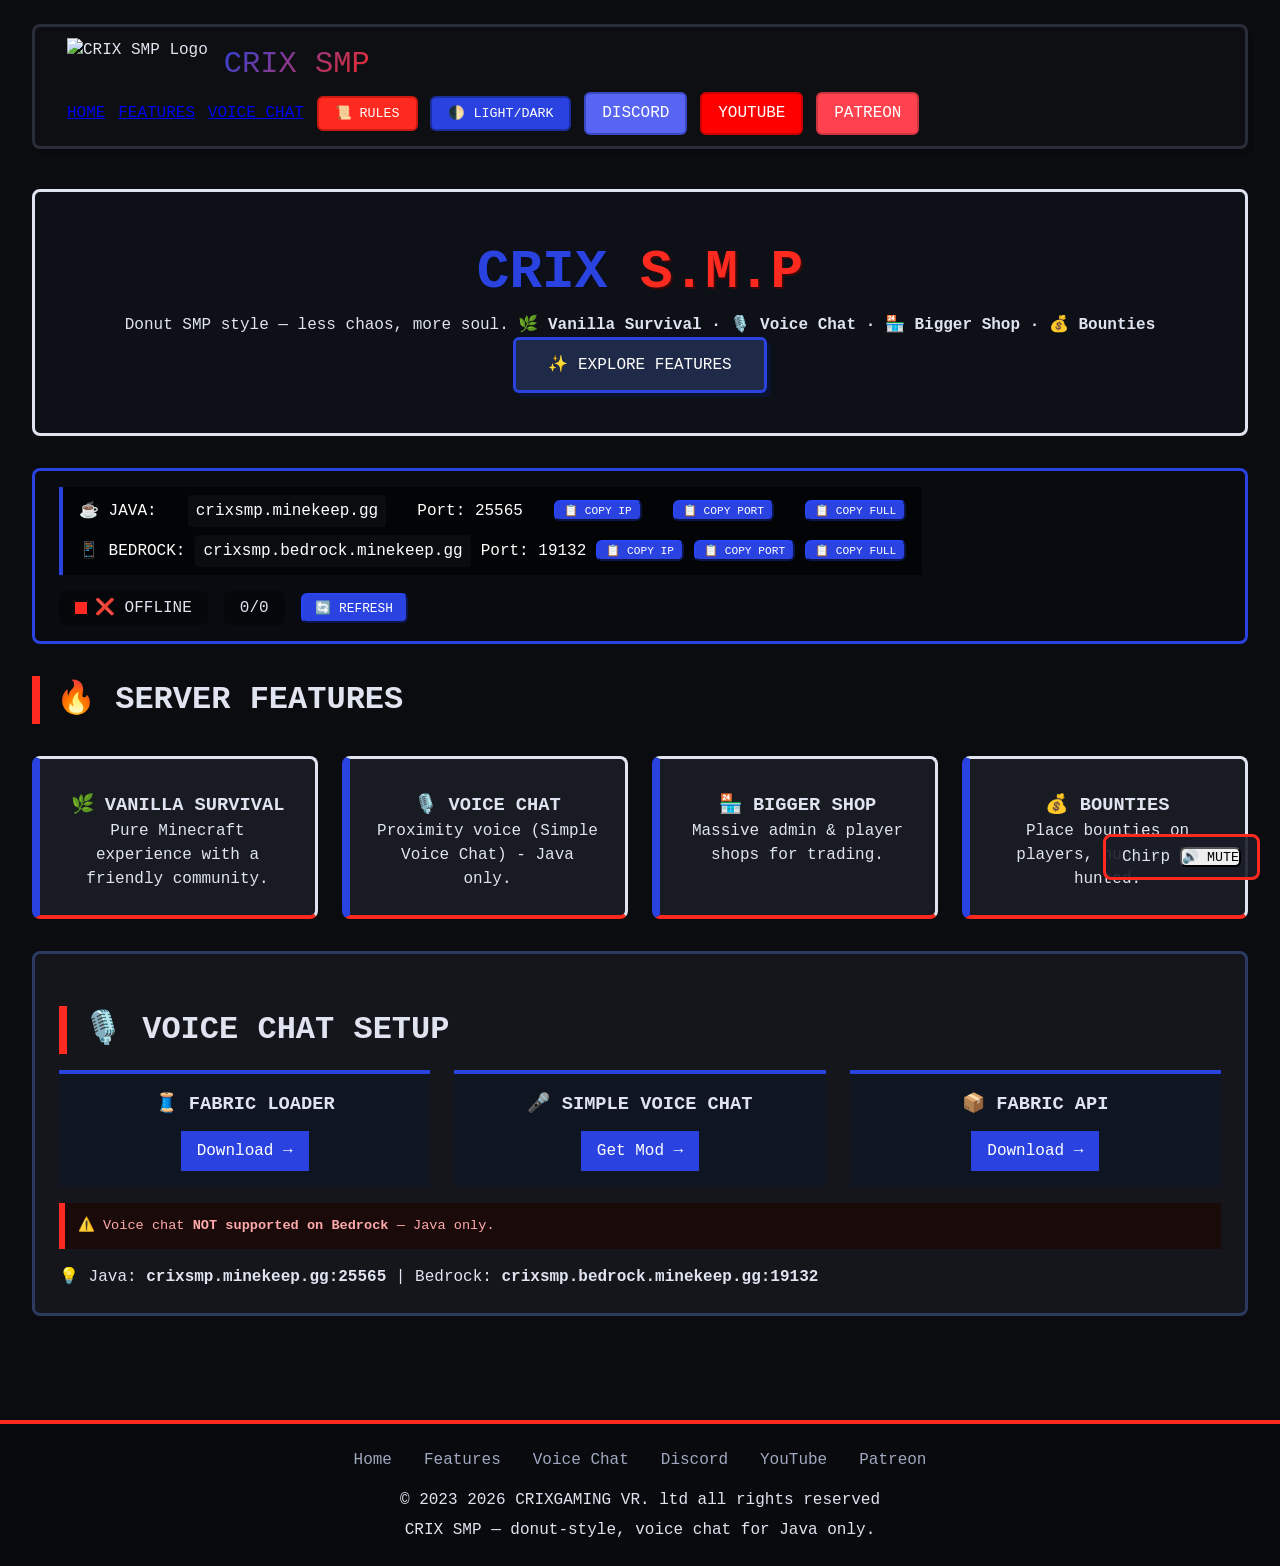
==== index.html @ 8d9af00d "Update index.html" ====
<!DOCTYPE html>
<html lang="en">
<head>
  <meta charset="UTF-8">
  <meta name="viewport" content="width=device-width, initial-scale=1.0, user-scalable=yes">
  <title>CRIX SMP | Official Site</title>
  <!-- Preload custom fonts from GitHub raw -->
  <link rel="preload" href="https://raw.githubusercontent.com/CRIX447/crixsmp-site/main/MinecraftRegular-Bmg3.otf" as="font" crossorigin="anonymous">
  <link rel="preload" href="https://raw.githubusercontent.com/CRIX447/crixsmp-site/main/MinecraftBold-nMK1.otf" as="font" crossorigin="anonymous">
  <link rel="preload" href="https://raw.githubusercontent.com/CRIX447/crixsmp-site/main/MinecraftItalic-R8Mo.otf" as="font" crossorigin="anonymous">
  <link rel="preload" href="https://raw.githubusercontent.com/CRIX447/crixsmp-site/main/MinecraftBoldItalic-1yle.otf" as="font" crossorigin="anonymous">
  <link rel="icon" type="image/png" href="https://raw.githubusercontent.com/CRIX447/crixsmp-site/main/crixsmplogo.png">
  <link rel="shortcut icon" href="https://raw.githubusercontent.com/CRIX447/crixsmp-site/main/crixsmplogo.png">
  <style>
    /* Font-face definitions */
    @font-face {
      font-family: 'MinecraftRegular';
      src: url('https://raw.githubusercontent.com/CRIX447/crixsmp-site/main/MinecraftRegular-Bmg3.otf') format('opentype');
      font-weight: normal;
      font-style: normal;
      font-display: swap;
    }
    @font-face {
      font-family: 'MinecraftBold';
      src: url('https://raw.githubusercontent.com/CRIX447/crixsmp-site/main/MinecraftBold-nMK1.otf') format('opentype');
      font-weight: bold;
      font-style: normal;
      font-display: swap;
    }
    @font-face {
      font-family: 'MinecraftItalic';
      src: url('https://raw.githubusercontent.com/CRIX447/crixsmp-site/main/MinecraftItalic-R8Mo.otf') format('opentype');
      font-weight: normal;
      font-style: italic;
      font-display: swap;
    }
    @font-face {
      font-family: 'MinecraftBoldItalic';
      src: url('https://raw.githubusercontent.com/CRIX447/crixsmp-site/main/MinecraftBoldItalic-1yle.otf') format('opentype');
      font-weight: bold;
      font-style: italic;
      font-display: swap;
    }

    /* Global font rules */
    * { font-family: 'MinecraftRegular', monospace !important; }
    h1, h2, h3, h4, .logo-text, .nav-links a, .btn, button, strong, b, .crix-blue, .smp-red, .stat-value {
      font-family: 'MinecraftBold', monospace !important;
    }

    /* CSS Variables */
    :root {
      --bg-primary: #0a0c10; --bg-secondary: #14161c; --bg-card: #1a1d24e6;
      --bg-nav: #0d0f14ee; --text-primary: #e0e4f0; --text-secondary: #a0a8c0;
      --border-color: #2a2e3a; --card-border-left: #2A43E0; --card-border-bottom: #FF2A1F;
      --hero-bg: #0f1219cc; --status-bg: #0a0c12cc; --footer-bg: #080a0e;
    }
    body.light-mode {
      --bg-primary: #e8ecef; --bg-secondary: #d0d5dd; --bg-card: #ffffffea;
      --bg-nav: #f0f2f5ee; --text-primary: #1a1e2c; --text-secondary: #2d3348;
      --border-color: #b0b8c4; --hero-bg: #f4f6facc; --status-bg: #ffffffcc; --footer-bg: #dce2e8;
    }

    /* Blocky theme */
    * { margin: 0; padding: 0; box-sizing: border-box; image-rendering: pixelated; }
    body { background: var(--bg-primary); color: var(--text-primary); line-height: 1.5; min-height: 100vh; display: flex; flex-direction: column; transition: background 0.3s; }
    .site-wrapper { max-width: 1300px; margin: 0 auto; padding: 1.5rem 2rem; flex: 1; }
    .navbar, .hero, .card, .status-panel, .download-section, .modal-content, .music-bar { border-radius: 8px !important; border-style: solid; border-width: 3px; }
    button, .btn, .social-icon, .theme-toggle, .rules-btn, .refresh-btn, .copy-btn { border-radius: 6px !important; border-width: 2px; text-transform: uppercase; cursor: pointer; }
    .card:hover, .btn:hover, button:hover { transform: translate(-2px, -2px); box-shadow: 4px 4px 0px rgba(0,0,0,0.3); }
    h1 { font-size: 3.4rem; text-shadow: 3px 3px 0px rgba(0,0,0,0.3); }
    h2 { font-size: 2rem; border-left: 8px solid #FF2A1F; padding-left: 1rem; margin: 1.8rem 0 1rem; }
    .crix-blue { color: #2A43E0; text-shadow: 2px 2px 0px #0a0e1a; }
    .smp-red { color: #FF2A1F; text-shadow: 2px 2px 0px #3a0a0a; }
    
    .icon-img { width: 24px; height: 24px; vertical-align: middle; image-rendering: pixelated; display: inline-block; margin-right: 6px; }
    .icon-img-small { width: 18px; height: 18px; vertical-align: middle; margin-right: 4px; }
    
    .navbar { display: flex; flex-wrap: wrap; justify-content: space-between; align-items: center; background: var(--bg-nav); padding: 0.7rem 2rem; margin-bottom: 2.5rem; border-color: var(--border-color); box-shadow: 6px 6px 0px rgba(0,0,0,0.2); }
    .logo-area { display: flex; align-items: center; gap: 1rem; }
    .logo-img { height: 54px; width: auto; image-rendering: pixelated; }
    .logo-text { font-size: 1.9rem; background: linear-gradient(135deg, #2A43E0, #FF2A1F); -webkit-background-clip: text; background-clip: text; color: transparent; }
    .nav-links { display: flex; gap: 0.8rem; align-items: center; flex-wrap: wrap; }
    .social-icon, .theme-toggle, .rules-btn { display: inline-flex; align-items: center; gap: 6px; background: #1a1e2c; padding: 0.45rem 1rem; transition: 0.1s; text-decoration: none; border: 2px solid; }
    .social-icon.discord { background: #5865F2; border-color: #3b48c4; color: white; }
    .social-icon.youtube { background: #FF0000; border-color: #cc0000; color: white; }
    .social-icon.patreon { background: #FF424D; border-color: #cc3540; color: white; }
    .theme-toggle { background: #2A43E0; border-color: #1a2ea0; color: white; }
    .rules-btn { background: #FF2A1F; border-color: #cc1a10; color: white; }
    .refresh-btn { background: #2A43E0; border-color: #1a2ea0; color: white; padding: 0.3rem 0.8rem; font-size: 0.8rem; display: inline-flex; align-items: center; gap: 6px; }
    .hero { background: var(--hero-bg); padding: 2.5rem 2rem; margin-bottom: 2rem; text-align: center; }
    .btn-group { display: flex; gap: 1.2rem; justify-content: center; flex-wrap: wrap; }
    .btn { display: inline-flex; align-items: center; gap: 8px; background: #1e293b; padding: 0.8rem 2rem; text-decoration: none; border: 3px solid; color: white; cursor: pointer; }
    .btn-secondary { background: #1f2a48; border-color: #2A43E0; box-shadow: 4px 4px 0px #0a1430; }
    .features-grid { display: grid; grid-template-columns: repeat(auto-fit, minmax(240px, 1fr)); gap: 1.5rem; margin: 2rem 0; }
    .card { background: var(--bg-card); padding: 1.5rem; text-align: center; border-left: 8px solid var(--card-border-left); border-bottom: 4px solid var(--card-border-bottom); cursor: pointer; }
    .card h3 { margin-top: 8px; }
    
    /* Status Panel */
    .status-panel { background: var(--status-bg); padding: 1rem 1.5rem; margin: 2rem 0; border-color: #2A43E0; }
    .status-grid { display: flex; flex-wrap: wrap; justify-content: space-between; align-items: center; gap: 1rem; }
    .server-ip-display { background: #000000aa; padding: 0.5rem 1rem; border-left: 4px solid #2A43E0; color: white; display: flex; flex-direction: column; gap: 8px; }
    .ip-row { display: flex; flex-wrap: wrap; align-items: center; gap: 10px; justify-content: space-between; }
    .ip-address { font-family: monospace; background: #0a0c10; padding: 4px 8px; border-radius: 4px; }
    .copy-btn { background: #2A43E0; border-color: #1a2ea0; color: white; padding: 2px 8px; font-size: 0.7rem; }
    .status-stats { display: flex; gap: 1rem; flex-wrap: wrap; align-items: center; }
    .stat-box { background: #00000066; padding: 0.3rem 1rem; border-radius: 6px; display: flex; align-items: center; gap: 8px; }
    .status-led { width: 12px; height: 12px; background: #6b7280; display: inline-block; border-radius: 0px; }
    .status-led.online { background: #22c55e; animation: pulse 1.5s infinite; }
    .status-led.offline { background: #FF2A1F; }
    @keyframes pulse { 0% { opacity: 0.6; transform: scale(0.9);} 100% { opacity: 1; transform: scale(1.2);} }
    
    .music-bar { position: fixed; bottom: 20px; right: 20px; background: #1a1d28e6; padding: 0.5rem 1rem; display: flex; gap: 10px; align-items: center; z-index: 1000; border-color: #FF2A1F; }
    .modal { display: none; position: fixed; top: 0; left: 0; width: 100%; height: 100%; background: rgba(0,0,0,0.85); z-index: 2000; justify-content: center; align-items: center; }
    .modal-content { background: var(--bg-card); max-width: 700px; width: 90%; max-height: 80vh; overflow-y: auto; padding: 2rem; border: 4px solid #FF2A1F; }
    .close-modal { position: absolute; top: 0.8rem; right: 1rem; font-size: 2rem; cursor: pointer; color: #FF2A1F; }
    .download-section { background: var(--bg-secondary); padding: 1.5rem; margin: 2rem 0; border-color: #2d3a60; }
    .download-grid { display: flex; flex-wrap: wrap; gap: 1.5rem; justify-content: center; }
    .download-card { background: #0f1622; padding: 1rem; flex: 1; min-width: 180px; text-align: center; border-top: 4px solid #2A43E0; }
    .download-card a { color: white; background: #2A43E0; display: inline-flex; align-items: center; gap: 6px; padding: 0.5rem 1rem; margin-top: 0.8rem; text-decoration: none; }
    .voice-warning { background: #1a0a0a; border-left: 6px solid #FF2A1F; padding: 0.8rem; margin-top: 1rem; font-size: 0.85rem; color: #ffaaaa; }
    .main-footer { background: var(--footer-bg); border-top: 4px solid #FF2A1F; padding: 1.5rem; text-align: center; margin-top: 3rem; }
    .footer-links { display: flex; justify-content: center; gap: 2rem; margin-bottom: 1rem; flex-wrap: wrap; }
    .footer-links a { color: var(--text-secondary); text-decoration: none; }
    @media (max-width: 760px) { .site-wrapper { padding: 1rem; } .hero h1 { font-size: 2.2rem; } .ip-row { flex-wrap: wrap; } }
  </style>
</head>
<body>
<div class="site-wrapper">
  <nav class="navbar">
    <div class="logo-area">
      <img src="https://raw.githubusercontent.com/CRIX447/crixsmp-site/main/crixsmplogo.png" alt="CRIX SMP Logo" class="logo-img">
      <span class="logo-text">CRIX SMP</span>
    </div>
    <div class="nav-links">
      <a href="#home">HOME</a>
      <a href="#features">FEATURES</a>
      <a href="#downloads">VOICE CHAT</a>
      <button class="rules-btn" id="rulesBtn">📜 RULES</button>
      <button class="theme-toggle" id="themeToggle">🌓 LIGHT/DARK</button>
      <a href="https://discord.gg/KufFPEptTG" target="_blank" class="social-icon discord"><img src="https://raw.githubusercontent.com/CRIX447/crixsmp-site/main/discord.png" class="icon-img-small" onerror="this.style.display='none'"> Discord</a>
      <a href="https://www.youtube.com/@CRIXSMP" target="_blank" class="social-icon youtube"><img src="https://raw.githubusercontent.com/CRIX447/crixsmp-site/main/youtube.png" class="icon-img-small" onerror="this.style.display='none'"> YouTube</a>
      <a href="https://www.patreon.com/cw/CRIXSMP" target="_blank" class="social-icon patreon"><img src="https://raw.githubusercontent.com/CRIX447/crixsmp-site/main/patreon.png" class="icon-img-small" onerror="this.style.display='none'"> Patreon</a>
    </div>
  </nav>

  <section id="home">
    <div class="hero">
      <div class="hero-content">
        <h1><span class="crix-blue">CRIX</span> <span class="smp-red">S.M.P</span></h1>
        <p>Donut SMP style — less chaos, more soul. <strong>🌿 Vanilla Survival · 🎙️ Voice Chat · 🏪 Bigger Shop · 💰 Bounties</strong></p>
        <div class="btn-group">
          <a href="#features" class="btn btn-secondary">✨ EXPLORE FEATURES</a>
        </div>
      </div>
    </div>
  </section>

  <!-- Server Status Panel -->
  <div class="status-panel">
    <div class="status-grid">
      <div class="server-ip-display">
        <!-- Java IP with port -->
        <div class="ip-row">
          <span>☕ JAVA:</span>
          <span class="ip-address" id="javaIp">crixsmp.minekeep.gg</span>
          <span>Port: <span id="javaPort">25565</span></span>
          <button class="copy-btn" data-copy="javaIp">📋 Copy IP</button>
          <button class="copy-btn" data-copy="javaPort">📋 Copy Port</button>
          <button class="copy-btn" data-copy="javaFull">📋 Copy Full</button>
        </div>
        <!-- Bedrock IP with port -->
        <div class="ip-row">
          <span>📱 BEDROCK:</span>
          <span class="ip-address" id="bedrockIp">crixsmp.bedrock.minekeep.gg</span>
          <span>Port: <span id="bedrockPort">19132</span></span>
          <button class="copy-btn" data-copy="bedrockIp">📋 Copy IP</button>
          <button class="copy-btn" data-copy="bedrockPort">📋 Copy Port</button>
          <button class="copy-btn" data-copy="bedrockFull">📋 Copy Full</button>
        </div>
      </div>
      <div class="status-stats">
        <div class="stat-box">
          <span class="status-led" id="statusLed"></span>
          <span id="statusText">Checking...</span>
        </div>
        <div class="stat-box">
          <img src="https://raw.githubusercontent.com/CRIX447/crixsmp-site/main/player_icon.png" class="icon-img-small" onerror="this.style.display='none'"> 
          <span class="stat-value" id="playerCount">0/0</span>
        </div>
        <button class="refresh-btn" id="refreshBtn">🔄 REFRESH</button>
      </div>
    </div>
  </div>

  <!-- Features Section -->
  <section id="features">
    <h2>🔥 SERVER FEATURES</h2>
    <div class="features-grid">
      <div class="card"><h3>🌿 VANILLA SURVIVAL</h3><p>Pure Minecraft experience with a friendly community.</p></div>
      <div class="card"><h3>🎙️ VOICE CHAT</h3><p>Proximity voice (Simple Voice Chat) - Java only.</p></div>
      <div class="card"><h3>🏪 BIGGER SHOP</h3><p>Massive admin & player shops for trading.</p></div>
      <div class="card"><h3>💰 BOUNTIES</h3><p>Place bounties on players, hunt or be hunted.</p></div>
    </div>
  </section>

  <section id="downloads">
    <div class="download-section">
      <h2>🎙️ VOICE CHAT SETUP</h2>
      <div class="download-grid">
        <div class="download-card"><h3>🧵 FABRIC LOADER</h3><a href="https://fabricmc.net/use/" target="_blank">Download →</a></div>
        <div class="download-card"><h3>🎤 SIMPLE VOICE CHAT</h3><a href="https://modrinth.com/plugin/simple-voice-chat" target="_blank">Get Mod →</a></div>
        <div class="download-card"><h3>📦 FABRIC API</h3><a href="https://modrinth.com/mod/fabric-api" target="_blank">Download →</a></div>
      </div>
      <div class="voice-warning">⚠️ Voice chat <strong>NOT supported on Bedrock</strong> — Java only.</div>
      <p style="margin-top:1rem;">💡 Java: <strong>crixsmp.minekeep.gg:25565</strong> | Bedrock: <strong>crixsmp.bedrock.minekeep.gg:19132</strong></p>
    </div>
  </section>
</div>

<footer class="main-footer">
  <div class="footer-links">
    <a href="#home">Home</a>
    <a href="#features">Features</a>
    <a href="#downloads">Voice Chat</a>
    <a href="https://discord.gg/KufFPEptTG" target="_blank">Discord</a>
    <a href="https://www.youtube.com/@CRIXSMP" target="_blank">YouTube</a>
    <a href="https://www.patreon.com/cw/CRIXSMP" target="_blank">Patreon</a>
  </div>
  <div class="copyright">© 2023 2026 CRIXGAMING VR. ltd all rights reserved</div>
  <div class="copyright" style="margin-top:6px;">CRIX SMP — donut-style, voice chat for Java only.</div>
</footer>

<div class="music-bar">
  <img src="https://raw.githubusercontent.com/CRIX447/crixsmp-site/main/chirp_disc.png" class="icon-img-small" onerror="this.style.display='none'"> 
  <span>Chirp</span> 
  <button id="muteToggleBtn">🔊 Mute</button>
</div>

<div id="rulesModal" class="modal">
  <div class="modal-content">
    <span class="close-modal" id="closeModalBtn">&times;</span>
    <h2>📜 CRIX SMP RULES</h2>
    <div class="rules-text" id="rulesText"></div>
  </div>
</div>

<script>
  // Audio setup
  const hoverSound = new Audio('https://raw.githubusercontent.com/CRIX447/crixsmp-site/main/scroll.mp3');
  const clickSound = new Audio('https://raw.githubusercontent.com/CRIX447/crixsmp-site/main/go.mp3');
  const bgMusic = new Audio('https://raw.githubusercontent.com/CRIX447/crixsmp-site/main/Chirp.mp3');
  const muteSound = new Audio('https://raw.githubusercontent.com/CRIX447/crixsmp-site/main/mute.mp3');
  const unmuteSound = new Audio('https://raw.githubusercontent.com/CRIX447/crixsmp-site/main/ok.mp3');
  bgMusic.loop = true; bgMusic.volume = 0.35;
  let isMuted = false;
  function playHover() { hoverSound.currentTime = 0; hoverSound.play().catch(()=>{}); }
  function playClick() { clickSound.currentTime = 0; clickSound.play().catch(()=>{}); }
  document.querySelectorAll('a, button, .card, .btn').forEach(el => {
    el.addEventListener('mouseenter', playHover);
    el.addEventListener('click', playClick);
  });
  const muteBtn = document.getElementById('muteToggleBtn');
  muteBtn.addEventListener('click', () => {
    if (!isMuted) { muteSound.play().catch(()=>{}); isMuted = true; bgMusic.pause(); muteBtn.innerHTML = '🔇 Unmute'; }
    else { unmuteSound.play().catch(()=>{}); isMuted = false; bgMusic.play().catch(()=>{}); muteBtn.innerHTML = '🔊 Mute'; }
  });
  document.body.addEventListener('click', () => { if (!isMuted && bgMusic.paused) bgMusic.play().catch(()=>{}); }, { once: true });

  // Rules modal
  const rulesModal = document.getElementById('rulesModal');
  document.getElementById('rulesBtn').onclick = () => rulesModal.style.display = 'flex';
  document.getElementById('closeModalBtn').onclick = () => rulesModal.style.display = 'none';
  window.onclick = (e) => { if (e.target === rulesModal) rulesModal.style.display = 'none'; };
  document.getElementById('rulesText').innerText = `CRIX SMP RULES

GENERAL RULES
1. Respect everyone - No bullying, harassment, or hate speech.
2. No spamming - Includes chat, commands, or advertising.
3. Keep it appropriate - No NSFW content or offensive builds.
4. Listen to staff - Follow staff instructions.
5. No impersonation - Do not pretend to be staff or other players.

GAMEPLAY RULES
1. No hacking or cheating (X-ray, kill aura, fly hacks, etc.)
2. No exploiting glitches - Report them instead.
3. No griefing - Do not destroy other players builds.
4. No stealing - Only take what is yours.
5. PvP only if both players agree (unless in PvP zones).

BUILDING RULES
1. No inappropriate builds.
2. Do not build too close without permission.
3. No lag machines or server-crashing builds.
4. Keep redstone reasonable.

CHAT RULES
1. No excessive swearing.
2. No advertising other servers.
3. Use the main server language in public chat.
4. No toxicity or drama.

CROSSPLAY RULES
1. Do not exploit version differences.
2. Be respectful of different platforms.
3. Report version-specific bugs.

PUNISHMENTS
1st Offense: Warning
2nd Offense: Kick or mute
3rd Offense: Temporary ban
Severe offenses: Instant ban

EXTRA RULES
- Do not ask for admin.
- Do not beg for items or ranks.
- Have fun and respect others.`;

  // Theme toggle
  const themeToggle = document.getElementById('themeToggle');
  themeToggle.onclick = () => {
    document.body.classList.toggle('light-mode');
    localStorage.setItem('crixTheme', document.body.classList.contains('light-mode') ? 'light' : 'dark');
  };
  if (localStorage.getItem('crixTheme') === 'light') document.body.classList.add('light-mode');

  // Copy functionality for IPs and ports
  function setupCopyButtons() {
    document.querySelectorAll('.copy-btn').forEach(btn => {
      btn.addEventListener('click', async () => {
        const copyType = btn.getAttribute('data-copy');
        let textToCopy = '';
        
        if (copyType === 'javaIp') {
          textToCopy = document.getElementById('javaIp').innerText;
        } else if (copyType === 'javaPort') {
          textToCopy = document.getElementById('javaPort').innerText;
        } else if (copyType === 'javaFull') {
          textToCopy = `${document.getElementById('javaIp').innerText}:${document.getElementById('javaPort').innerText}`;
        } else if (copyType === 'bedrockIp') {
          textToCopy = document.getElementById('bedrockIp').innerText;
        } else if (copyType === 'bedrockPort') {
          textToCopy = document.getElementById('bedrockPort').innerText;
        } else if (copyType === 'bedrockFull') {
          textToCopy = `${document.getElementById('bedrockIp').innerText}:${document.getElementById('bedrockPort').innerText}`;
        }
        
        try {
          await navigator.clipboard.writeText(textToCopy);
          const originalText = btn.innerHTML;
          btn.innerHTML = '✅ COPIED!';
          setTimeout(() => { btn.innerHTML = originalText; }, 1500);
        } catch (err) {
          console.error('Failed to copy:', err);
        }
      });
    });
  }
  
  // Server status detection with multiple APIs
  const serverHost = 'crixsmp.minekeep.gg';
  const statusTextSpan = document.getElementById('statusText');
  const playerCountSpan = document.getElementById('playerCount');
  const statusLedSpan = document.getElementById('statusLed');
  const refreshBtn = document.getElementById('refreshBtn');

  let currentStatus = null;
  
  async function checkServerWithDetails() {
    statusTextSpan.innerText = 'Pinging...';
    statusLedSpan?.classList.remove('online', 'offline');
    playerCountSpan.innerText = '0/0';
    
    let online = false;
    let players = 0;
    let maxPlayers = 0;
    
    try {
      // Try multiple APIs in sequence for reliability
      const apis = [
        // Try mcstatus.io first (most reliable for Java servers)
        async () => {
          const response = await fetch(`https://api.mcstatus.io/v2/status/java/${serverHost}`, {
            method: 'GET',
            headers: { 'Accept': 'application/json' }
          });
          if (response.ok) {
            const data = await response.json();
            if (data && data.online === true) {
              return { online: true, players: data.players?.online || 0, max: data.players?.max || 0 };
            }
          }
          return null;
        },
        // Try mcsrvstat as fallback
        async () => {
          const response = await fetch(`https://api.mcsrvstat.us/2/${serverHost}`, {
            method: 'GET',
            headers: { 'Accept': 'application/json' }
          });
          if (response.ok) {
            const data = await response.json();
            if (data && data.online === true) {
              return { online: true, players: data.players?.online || 0, max: data.players?.max || 0 };
            }
          }
          return null;
        },
        // Try mcapi.us as last resort
        async () => {
          const response = await fetch(`https://mcapi.us/server/status?ip=${serverHost}&port=25565`);
          if (response.ok) {
            const data = await response.json();
            if (data && data.online === true) {
              return { online: true, players: data.players?.now || 0, max: data.players?.max || 0 };
            }
          }
          return null;
        }
      ];
      
      // Try each API until we get a successful response
      for (const apiCall of apis) {
        try {
          const result = await apiCall();
          if (result && result.online) {
            online = true;
            players = result.players;
            maxPlayers = result.max;
            console.log(`Server is ONLINE via API, Players: ${players}/${maxPlayers}`);
            break;
          }
        } catch (e) {
          console.log("API attempt failed:", e);
          continue;
        }
      }
      
      // Update UI based on result
      if (online) {
        statusTextSpan.innerHTML = '✅ ONLINE';
        statusLedSpan?.classList.add('online');
        playerCountSpan.innerText = `${players}/${maxPlayers || '?'}`;
        currentStatus = 'online';
      } else {
        statusTextSpan.innerHTML = '❌ OFFLINE';
        statusLedSpan?.classList.add('offline');
        playerCountSpan.innerText = '0/0';
        currentStatus = 'offline';
      }
    } catch (err) {
      console.error("Server check error:", err);
      statusTextSpan.innerHTML = '⚠️ UNREACHABLE';
      playerCountSpan.innerText = '0/0';
      if(statusLedSpan) statusLedSpan.style.background = '#f59e0b';
      currentStatus = 'error';
    }
  }
  
  // Manual refresh button
  refreshBtn.addEventListener('click', async () => {
    const originalText = refreshBtn.innerHTML;
    refreshBtn.innerHTML = '🔄 ...';
    refreshBtn.disabled = true;
    await checkServerWithDetails();
    setTimeout(() => {
      refreshBtn.innerHTML = originalText;
      refreshBtn.disabled = false;
    }, 1500);
  });
  
  // Initial check and auto-refresh every 15 seconds
  checkServerWithDetails();
  setInterval(() => checkServerWithDetails(), 15000);
  
  // Setup copy buttons
  setupCopyButtons();
  
  // Smooth scroll for anchor links
  document.querySelectorAll('a[href^="#"]').forEach(anchor => {
    anchor.addEventListener('click', function(e) {
      const targetId = this.getAttribute('href').substring(1);
      if (targetId && document.getElementById(targetId)) {
        e.preventDefault();
        document.getElementById(targetId).scrollIntoView({ behavior: 'smooth', block: 'start' });
      }
    });
  });
  
  console.log("CRIX SMP — Server status monitoring active, auto-refreshes every 15 seconds");
</script>
</body>
</html>
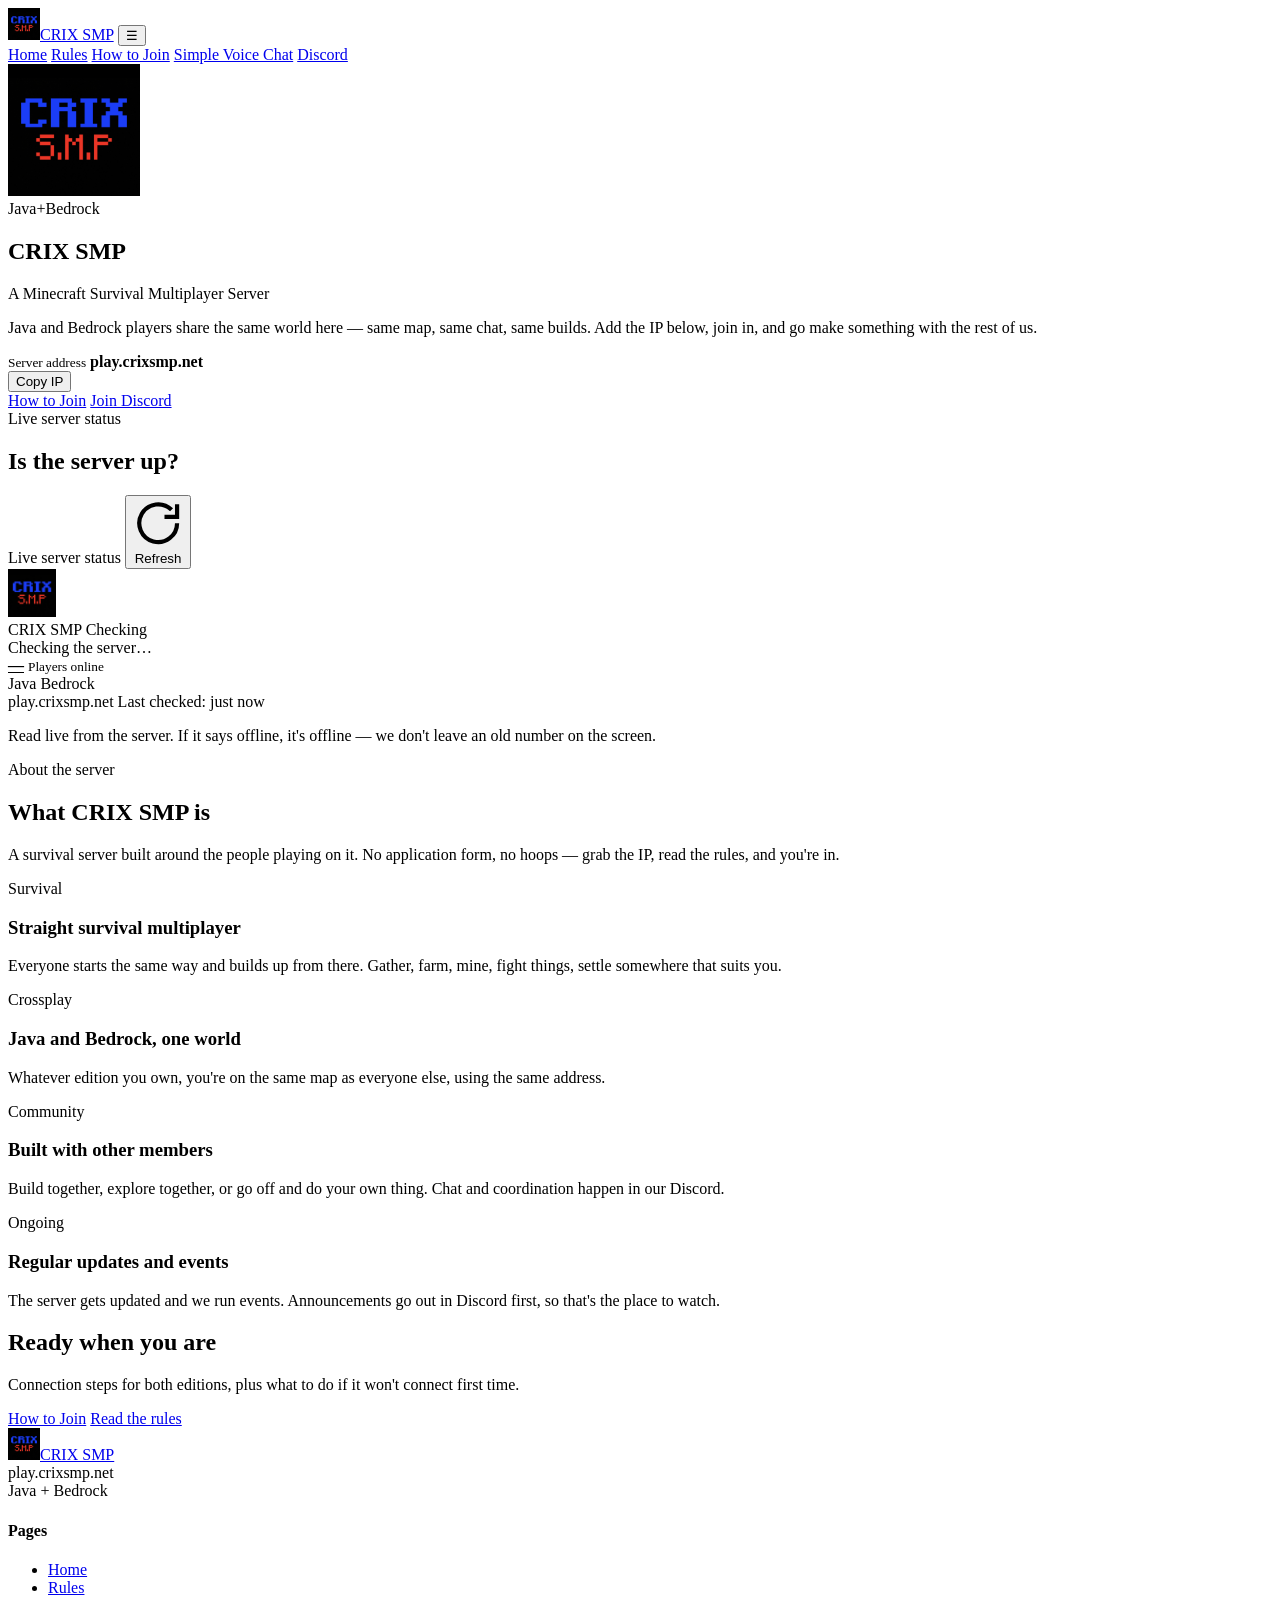
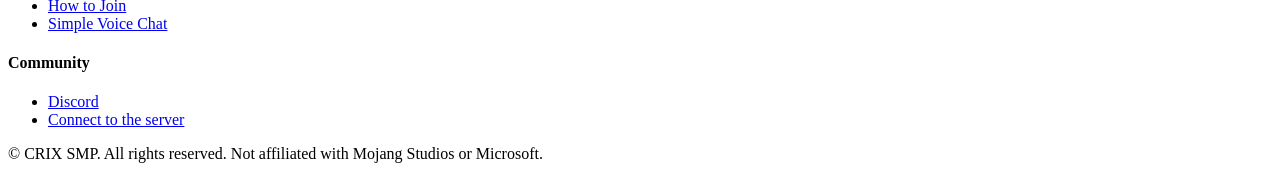
==== commit e670c3a1: "Update index.html" ====
--- a/index.html
+++ b/index.html
@@ -1,493 +1,200 @@
 <!DOCTYPE html>
 <html lang="en">
 <head>
-  <meta charset="UTF-8">
-  <meta name="viewport" content="width=device-width, initial-scale=1.0, user-scalable=yes">
-  <title>CRIX SMP | Official Site</title>
-  <!-- Preload custom fonts from GitHub raw -->
-  <link rel="preload" href="https://raw.githubusercontent.com/CRIX447/crixsmp-site/main/MinecraftRegular-Bmg3.otf" as="font" crossorigin="anonymous">
-  <link rel="preload" href="https://raw.githubusercontent.com/CRIX447/crixsmp-site/main/MinecraftBold-nMK1.otf" as="font" crossorigin="anonymous">
-  <link rel="preload" href="https://raw.githubusercontent.com/CRIX447/crixsmp-site/main/MinecraftItalic-R8Mo.otf" as="font" crossorigin="anonymous">
-  <link rel="preload" href="https://raw.githubusercontent.com/CRIX447/crixsmp-site/main/MinecraftBoldItalic-1yle.otf" as="font" crossorigin="anonymous">
-  <link rel="icon" type="image/png" href="https://raw.githubusercontent.com/CRIX447/crixsmp-site/main/crixsmplogo.png">
-  <link rel="shortcut icon" href="https://raw.githubusercontent.com/CRIX447/crixsmp-site/main/crixsmplogo.png">
-  <style>
-    /* Font-face definitions */
-    @font-face {
-      font-family: 'MinecraftRegular';
-      src: url('https://raw.githubusercontent.com/CRIX447/crixsmp-site/main/MinecraftRegular-Bmg3.otf') format('opentype');
-      font-weight: normal;
-      font-style: normal;
-      font-display: swap;
-    }
-    @font-face {
-      font-family: 'MinecraftBold';
-      src: url('https://raw.githubusercontent.com/CRIX447/crixsmp-site/main/MinecraftBold-nMK1.otf') format('opentype');
-      font-weight: bold;
-      font-style: normal;
-      font-display: swap;
-    }
-    @font-face {
-      font-family: 'MinecraftItalic';
-      src: url('https://raw.githubusercontent.com/CRIX447/crixsmp-site/main/MinecraftItalic-R8Mo.otf') format('opentype');
-      font-weight: normal;
-      font-style: italic;
-      font-display: swap;
-    }
-    @font-face {
-      font-family: 'MinecraftBoldItalic';
-      src: url('https://raw.githubusercontent.com/CRIX447/crixsmp-site/main/MinecraftBoldItalic-1yle.otf') format('opentype');
-      font-weight: bold;
-      font-style: italic;
-      font-display: swap;
-    }
-
-    /* Global font rules */
-    * { font-family: 'MinecraftRegular', monospace !important; }
-    h1, h2, h3, h4, .logo-text, .nav-links a, .btn, button, strong, b, .crix-blue, .smp-red, .stat-value {
-      font-family: 'MinecraftBold', monospace !important;
-    }
-
-    /* CSS Variables */
-    :root {
-      --bg-primary: #0a0c10; --bg-secondary: #14161c; --bg-card: #1a1d24e6;
-      --bg-nav: #0d0f14ee; --text-primary: #e0e4f0; --text-secondary: #a0a8c0;
-      --border-color: #2a2e3a; --card-border-left: #2A43E0; --card-border-bottom: #FF2A1F;
-      --hero-bg: #0f1219cc; --status-bg: #0a0c12cc; --footer-bg: #080a0e;
-    }
-    body.light-mode {
-      --bg-primary: #e8ecef; --bg-secondary: #d0d5dd; --bg-card: #ffffffea;
-      --bg-nav: #f0f2f5ee; --text-primary: #1a1e2c; --text-secondary: #2d3348;
-      --border-color: #b0b8c4; --hero-bg: #f4f6facc; --status-bg: #ffffffcc; --footer-bg: #dce2e8;
-    }
-
-    /* Blocky theme */
-    * { margin: 0; padding: 0; box-sizing: border-box; image-rendering: pixelated; }
-    body { background: var(--bg-primary); color: var(--text-primary); line-height: 1.5; min-height: 100vh; display: flex; flex-direction: column; transition: background 0.3s; }
-    .site-wrapper { max-width: 1300px; margin: 0 auto; padding: 1.5rem 2rem; flex: 1; }
-    .navbar, .hero, .card, .status-panel, .download-section, .modal-content, .music-bar { border-radius: 8px !important; border-style: solid; border-width: 3px; }
-    button, .btn, .social-icon, .theme-toggle, .rules-btn, .refresh-btn, .copy-btn { border-radius: 6px !important; border-width: 2px; text-transform: uppercase; cursor: pointer; }
-    .card:hover, .btn:hover, button:hover { transform: translate(-2px, -2px); box-shadow: 4px 4px 0px rgba(0,0,0,0.3); }
-    h1 { font-size: 3.4rem; text-shadow: 3px 3px 0px rgba(0,0,0,0.3); }
-    h2 { font-size: 2rem; border-left: 8px solid #FF2A1F; padding-left: 1rem; margin: 1.8rem 0 1rem; }
-    .crix-blue { color: #2A43E0; text-shadow: 2px 2px 0px #0a0e1a; }
-    .smp-red { color: #FF2A1F; text-shadow: 2px 2px 0px #3a0a0a; }
-    
-    .icon-img { width: 24px; height: 24px; vertical-align: middle; image-rendering: pixelated; display: inline-block; margin-right: 6px; }
-    .icon-img-small { width: 18px; height: 18px; vertical-align: middle; margin-right: 4px; }
-    
-    .navbar { display: flex; flex-wrap: wrap; justify-content: space-between; align-items: center; background: var(--bg-nav); padding: 0.7rem 2rem; margin-bottom: 2.5rem; border-color: var(--border-color); box-shadow: 6px 6px 0px rgba(0,0,0,0.2); }
-    .logo-area { display: flex; align-items: center; gap: 1rem; }
-    .logo-img { height: 54px; width: auto; image-rendering: pixelated; }
-    .logo-text { font-size: 1.9rem; background: linear-gradient(135deg, #2A43E0, #FF2A1F); -webkit-background-clip: text; background-clip: text; color: transparent; }
-    .nav-links { display: flex; gap: 0.8rem; align-items: center; flex-wrap: wrap; }
-    .social-icon, .theme-toggle, .rules-btn { display: inline-flex; align-items: center; gap: 6px; background: #1a1e2c; padding: 0.45rem 1rem; transition: 0.1s; text-decoration: none; border: 2px solid; }
-    .social-icon.discord { background: #5865F2; border-color: #3b48c4; color: white; }
-    .social-icon.youtube { background: #FF0000; border-color: #cc0000; color: white; }
-    .social-icon.patreon { background: #FF424D; border-color: #cc3540; color: white; }
-    .theme-toggle { background: #2A43E0; border-color: #1a2ea0; color: white; }
-    .rules-btn { background: #FF2A1F; border-color: #cc1a10; color: white; }
-    .refresh-btn { background: #2A43E0; border-color: #1a2ea0; color: white; padding: 0.3rem 0.8rem; font-size: 0.8rem; display: inline-flex; align-items: center; gap: 6px; }
-    .hero { background: var(--hero-bg); padding: 2.5rem 2rem; margin-bottom: 2rem; text-align: center; }
-    .btn-group { display: flex; gap: 1.2rem; justify-content: center; flex-wrap: wrap; }
-    .btn { display: inline-flex; align-items: center; gap: 8px; background: #1e293b; padding: 0.8rem 2rem; text-decoration: none; border: 3px solid; color: white; cursor: pointer; }
-    .btn-secondary { background: #1f2a48; border-color: #2A43E0; box-shadow: 4px 4px 0px #0a1430; }
-    .features-grid { display: grid; grid-template-columns: repeat(auto-fit, minmax(240px, 1fr)); gap: 1.5rem; margin: 2rem 0; }
-    .card { background: var(--bg-card); padding: 1.5rem; text-align: center; border-left: 8px solid var(--card-border-left); border-bottom: 4px solid var(--card-border-bottom); cursor: pointer; }
-    .card h3 { margin-top: 8px; }
-    
-    /* Status Panel */
-    .status-panel { background: var(--status-bg); padding: 1rem 1.5rem; margin: 2rem 0; border-color: #2A43E0; }
-    .status-grid { display: flex; flex-wrap: wrap; justify-content: space-between; align-items: center; gap: 1rem; }
-    .server-ip-display { background: #000000aa; padding: 0.5rem 1rem; border-left: 4px solid #2A43E0; color: white; display: flex; flex-direction: column; gap: 8px; }
-    .ip-row { display: flex; flex-wrap: wrap; align-items: center; gap: 10px; justify-content: space-between; }
-    .ip-address { font-family: monospace; background: #0a0c10; padding: 4px 8px; border-radius: 4px; }
-    .copy-btn { background: #2A43E0; border-color: #1a2ea0; color: white; padding: 2px 8px; font-size: 0.7rem; }
-    .status-stats { display: flex; gap: 1rem; flex-wrap: wrap; align-items: center; }
-    .stat-box { background: #00000066; padding: 0.3rem 1rem; border-radius: 6px; display: flex; align-items: center; gap: 8px; }
-    .status-led { width: 12px; height: 12px; background: #6b7280; display: inline-block; border-radius: 0px; }
-    .status-led.online { background: #22c55e; animation: pulse 1.5s infinite; }
-    .status-led.offline { background: #FF2A1F; }
-    @keyframes pulse { 0% { opacity: 0.6; transform: scale(0.9);} 100% { opacity: 1; transform: scale(1.2);} }
-    
-    .music-bar { position: fixed; bottom: 20px; right: 20px; background: #1a1d28e6; padding: 0.5rem 1rem; display: flex; gap: 10px; align-items: center; z-index: 1000; border-color: #FF2A1F; }
-    .modal { display: none; position: fixed; top: 0; left: 0; width: 100%; height: 100%; background: rgba(0,0,0,0.85); z-index: 2000; justify-content: center; align-items: center; }
-    .modal-content { background: var(--bg-card); max-width: 700px; width: 90%; max-height: 80vh; overflow-y: auto; padding: 2rem; border: 4px solid #FF2A1F; }
-    .close-modal { position: absolute; top: 0.8rem; right: 1rem; font-size: 2rem; cursor: pointer; color: #FF2A1F; }
-    .download-section { background: var(--bg-secondary); padding: 1.5rem; margin: 2rem 0; border-color: #2d3a60; }
-    .download-grid { display: flex; flex-wrap: wrap; gap: 1.5rem; justify-content: center; }
-    .download-card { background: #0f1622; padding: 1rem; flex: 1; min-width: 180px; text-align: center; border-top: 4px solid #2A43E0; }
-    .download-card a { color: white; background: #2A43E0; display: inline-flex; align-items: center; gap: 6px; padding: 0.5rem 1rem; margin-top: 0.8rem; text-decoration: none; }
-    .voice-warning { background: #1a0a0a; border-left: 6px solid #FF2A1F; padding: 0.8rem; margin-top: 1rem; font-size: 0.85rem; color: #ffaaaa; }
-    .main-footer { background: var(--footer-bg); border-top: 4px solid #FF2A1F; padding: 1.5rem; text-align: center; margin-top: 3rem; }
-    .footer-links { display: flex; justify-content: center; gap: 2rem; margin-bottom: 1rem; flex-wrap: wrap; }
-    .footer-links a { color: var(--text-secondary); text-decoration: none; }
-    @media (max-width: 760px) { .site-wrapper { padding: 1rem; } .hero h1 { font-size: 2.2rem; } .ip-row { flex-wrap: wrap; } }
-  </style>
+<meta charset="utf-8">
+<meta name="viewport" content="width=device-width,initial-scale=1">
+<title>CRIX SMP — Minecraft Survival Multiplayer | Java + Bedrock</title>
+<meta name="description" content="CRIX SMP is a Minecraft survival multiplayer server for Java and Bedrock. Server IP: play.crixsmp.net. Check the live player count and see how to join.">
+<link rel="canonical" href="https://crixsmp.net/">
+<meta name="theme-color" content="#000000">
+<link rel="icon" href="/crixsmplogo.png" type="image/png">
+<link rel="apple-touch-icon" href="/crixsmplogo.png">
+<meta property="og:type" content="website">
+<meta property="og:site_name" content="CRIX SMP">
+<meta property="og:title" content="CRIX SMP — Minecraft Survival Multiplayer">
+<meta property="og:description" content="Survival SMP with Java and Bedrock crossplay. Join at play.crixsmp.net.">
+<meta property="og:url" content="https://crixsmp.net/">
+<meta property="og:image" content="https://crixsmp.net/crixsmplogo.png">
+<meta name="twitter:card" content="summary_large_image">
+<link rel="stylesheet" href="/style.css">
 </head>
 <body>
-<div class="site-wrapper">
-  <nav class="navbar">
-    <div class="logo-area">
-      <img src="https://raw.githubusercontent.com/CRIX447/crixsmp-site/main/crixsmplogo.png" alt="CRIX SMP Logo" class="logo-img">
-      <span class="logo-text">CRIX SMP</span>
-    </div>
-    <div class="nav-links">
-      <a href="#home">HOME</a>
-      <a href="#features">FEATURES</a>
-      <a href="#downloads">VOICE CHAT</a>
-      <button class="rules-btn" id="rulesBtn">📜 RULES</button>
-      <button class="theme-toggle" id="themeToggle">🌓 LIGHT/DARK</button>
-      <a href="https://discord.gg/KufFPEptTG" target="_blank" class="social-icon discord"><img src="https://raw.githubusercontent.com/CRIX447/crixsmp-site/main/discord.png" class="icon-img-small" onerror="this.style.display='none'"> Discord</a>
-      <a href="https://www.youtube.com/@CRIXSMP" target="_blank" class="social-icon youtube"><img src="https://raw.githubusercontent.com/CRIX447/crixsmp-site/main/youtube.png" class="icon-img-small" onerror="this.style.display='none'"> YouTube</a>
-      <a href="https://www.patreon.com/cw/CRIXSMP" target="_blank" class="social-icon patreon"><img src="https://raw.githubusercontent.com/CRIX447/crixsmp-site/main/patreon.png" class="icon-img-small" onerror="this.style.display='none'"> Patreon</a>
-    </div>
-  </nav>
-
-  <section id="home">
-    <div class="hero">
-      <div class="hero-content">
-        <h1><span class="crix-blue">CRIX</span> <span class="smp-red">S.M.P</span></h1>
-        <p>Donut SMP style — less chaos, more soul. <strong>🌿 Vanilla Survival · 🎙️ Voice Chat · 🏪 Bigger Shop · 💰 Bounties</strong></p>
-        <div class="btn-group">
-          <a href="#features" class="btn btn-secondary">✨ EXPLORE FEATURES</a>
+
+<header>
+  <div class="wrap bar">
+    <a class="brand" href="/"><img src="/crixsmplogo.png" alt="" width="32" height="32"><span>CRIX SMP</span></a>
+    <button id="menu" aria-expanded="false" aria-label="Menu">☰</button>
+    <nav>
+      <a class="active" href="/">Home</a>
+      <a href="/rules">Rules</a>
+      <a href="/join">How to Join</a>
+      <a href="/voice-chat">Simple Voice Chat</a>
+      <a class="btn discord" data-discord href="#" target="_blank" rel="noopener">Discord</a>
+    </nav>
+  </div>
+</header>
+
+<main>
+
+<section class="hero">
+  <div class="wrap">
+    <img class="logo" src="/crixsmplogo.png" alt="CRIX SMP logo" width="132" height="132">
+
+    <div class="editions"><span>Java</span><span>+</span><span>Bedrock</span></div>
+
+    <h1>CRIX<span> SMP</span></h1>
+    <p class="tagline">A Minecraft Survival Multiplayer Server</p>
+    <p class="lead">
+      Java and Bedrock players share the same world here — same map, same chat, same builds.
+      Add the IP below, join in, and go make something with the rest of us.
+    </p>
+
+    <div class="ip">
+      <div class="val">
+        <small>Server address</small>
+        <b data-ip>play.crixsmp.net</b>
+      </div>
+      <button data-copy="ip">Copy IP</button>
+    </div>
+
+    <div class="row mt">
+      <a class="btn solid" href="/join">How to Join</a>
+      <a class="btn discord" data-discord href="#" target="_blank" rel="noopener">Join Discord</a>
+    </div>
+  </div>
+</section>
+
+<section id="live">
+  <div class="wrap">
+    <span class="eyebrow">Live server status</span>
+    <h2>Is the server up?</h2>
+
+    <div class="status mt" id="status">
+      <div class="top">
+        <span>Live server status</span>
+        <button id="recheck">
+          <svg viewBox="0 0 24 24" fill="none" stroke="currentColor" stroke-width="2"><path d="M21 12a9 9 0 1 1-2.64-6.36"/><path d="M21 3v6h-6"/></svg>
+          Refresh
+        </button>
+      </div>
+
+      <div class="main">
+        <div class="icon"><img src="/crixsmplogo.png" alt="" width="48" height="48"></div>
+        <div class="meta">
+          <div class="name">CRIX SMP <span class="tag" id="state"><em></em>Checking</span></div>
+          <div class="motd" id="motd">Checking the server…</div>
         </div>
-      </div>
-    </div>
-  </section>
-
-  <!-- Server Status Panel -->
-  <div class="status-panel">
-    <div class="status-grid">
-      <div class="server-ip-display">
-        <!-- Java IP with port -->
-        <div class="ip-row">
-          <span>☕ JAVA:</span>
-          <span class="ip-address" id="javaIp">crixsmp.minekeep.gg</span>
-          <span>Port: <span id="javaPort">25565</span></span>
-          <button class="copy-btn" data-copy="javaIp">📋 Copy IP</button>
-          <button class="copy-btn" data-copy="javaPort">📋 Copy Port</button>
-          <button class="copy-btn" data-copy="javaFull">📋 Copy Full</button>
+        <div class="count">
+          <b id="players"><u>—</u></b>
+          <small>Players online</small>
         </div>
-        <!-- Bedrock IP with port -->
-        <div class="ip-row">
-          <span>📱 BEDROCK:</span>
-          <span class="ip-address" id="bedrockIp">crixsmp.bedrock.minekeep.gg</span>
-          <span>Port: <span id="bedrockPort">19132</span></span>
-          <button class="copy-btn" data-copy="bedrockIp">📋 Copy IP</button>
-          <button class="copy-btn" data-copy="bedrockPort">📋 Copy Port</button>
-          <button class="copy-btn" data-copy="bedrockFull">📋 Copy Full</button>
-        </div>
-      </div>
-      <div class="status-stats">
-        <div class="stat-box">
-          <span class="status-led" id="statusLed"></span>
-          <span id="statusText">Checking...</span>
-        </div>
-        <div class="stat-box">
-          <img src="https://raw.githubusercontent.com/CRIX447/crixsmp-site/main/player_icon.png" class="icon-img-small" onerror="this.style.display='none'"> 
-          <span class="stat-value" id="playerCount">0/0</span>
-        </div>
-        <button class="refresh-btn" id="refreshBtn">🔄 REFRESH</button>
-      </div>
-    </div>
-  </div>
-
-  <!-- Features Section -->
-  <section id="features">
-    <h2>🔥 SERVER FEATURES</h2>
-    <div class="features-grid">
-      <div class="card"><h3>🌿 VANILLA SURVIVAL</h3><p>Pure Minecraft experience with a friendly community.</p></div>
-      <div class="card"><h3>🎙️ VOICE CHAT</h3><p>Proximity voice (Simple Voice Chat) - Java only.</p></div>
-      <div class="card"><h3>🏪 BIGGER SHOP</h3><p>Massive admin & player shops for trading.</p></div>
-      <div class="card"><h3>💰 BOUNTIES</h3><p>Place bounties on players, hunt or be hunted.</p></div>
-    </div>
-  </section>
-
-  <section id="downloads">
-    <div class="download-section">
-      <h2>🎙️ VOICE CHAT SETUP</h2>
-      <div class="download-grid">
-        <div class="download-card"><h3>🧵 FABRIC LOADER</h3><a href="https://fabricmc.net/use/" target="_blank">Download →</a></div>
-        <div class="download-card"><h3>🎤 SIMPLE VOICE CHAT</h3><a href="https://modrinth.com/plugin/simple-voice-chat" target="_blank">Get Mod →</a></div>
-        <div class="download-card"><h3>📦 FABRIC API</h3><a href="https://modrinth.com/mod/fabric-api" target="_blank">Download →</a></div>
-      </div>
-      <div class="voice-warning">⚠️ Voice chat <strong>NOT supported on Bedrock</strong> — Java only.</div>
-      <p style="margin-top:1rem;">💡 Java: <strong>crixsmp.minekeep.gg:25565</strong> | Bedrock: <strong>crixsmp.bedrock.minekeep.gg:19132</strong></p>
-    </div>
-  </section>
-</div>
-
-<footer class="main-footer">
-  <div class="footer-links">
-    <a href="#home">Home</a>
-    <a href="#features">Features</a>
-    <a href="#downloads">Voice Chat</a>
-    <a href="https://discord.gg/KufFPEptTG" target="_blank">Discord</a>
-    <a href="https://www.youtube.com/@CRIXSMP" target="_blank">YouTube</a>
-    <a href="https://www.patreon.com/cw/CRIXSMP" target="_blank">Patreon</a>
-  </div>
-  <div class="copyright">© 2023 2026 CRIXGAMING VR. ltd all rights reserved</div>
-  <div class="copyright" style="margin-top:6px;">CRIX SMP — donut-style, voice chat for Java only.</div>
+      </div>
+
+      <div class="track"><div id="fill"></div></div>
+
+      <div class="tags">
+        <span class="tag" id="tagJava"><em></em>Java</span>
+        <span class="tag" id="tagBedrock"><em></em>Bedrock</span>
+      </div>
+
+      <div class="err" id="err" hidden></div>
+
+      <div class="foot">
+        <span data-ip>play.crixsmp.net</span>
+        <span>Last checked: <b id="stamp" style="font-weight:400">just now</b></span>
+      </div>
+    </div>
+
+    <p class="small muted mt">
+      Read live from the server. If it says offline, it's offline — we don't leave an old
+      number on the screen.
+    </p>
+  </div>
+</section>
+
+<section>
+  <div class="wrap">
+    <span class="eyebrow">About the server</span>
+    <h2>What CRIX SMP is</h2>
+    <p class="lead">
+      A survival server built around the people playing on it. No application form, no hoops —
+      grab the IP, read the rules, and you're in.
+    </p>
+
+    <div class="grid mt">
+      <div class="card">
+        <span class="kicker">Survival</span>
+        <h3>Straight survival multiplayer</h3>
+        <p>Everyone starts the same way and builds up from there. Gather, farm, mine, fight things, settle somewhere that suits you.</p>
+      </div>
+      <div class="card">
+        <span class="kicker red">Crossplay</span>
+        <h3>Java and Bedrock, one world</h3>
+        <p>Whatever edition you own, you're on the same map as everyone else, using the same address.</p>
+      </div>
+      <div class="card">
+        <span class="kicker">Community</span>
+        <h3>Built with other members</h3>
+        <p>Build together, explore together, or go off and do your own thing. Chat and coordination happen in our Discord.</p>
+      </div>
+      <div class="card">
+        <span class="kicker red">Ongoing</span>
+        <h3>Regular updates and events</h3>
+        <p>The server gets updated and we run events. Announcements go out in Discord first, so that's the place to watch.</p>
+      </div>
+    </div>
+  </div>
+</section>
+
+<section>
+  <div class="wrap">
+    <div class="cta">
+      <div>
+        <h2>Ready when you are</h2>
+        <p>Connection steps for both editions, plus what to do if it won't connect first time.</p>
+      </div>
+      <div class="row">
+        <a class="btn solid" href="/join">How to Join</a>
+        <a class="btn red" href="/rules">Read the rules</a>
+      </div>
+    </div>
+  </div>
+</section>
+
+</main>
+
+<footer>
+  <div class="wrap">
+    <div class="fgrid">
+      <div>
+        <a class="brand" href="/"><img src="/crixsmplogo.png" alt="" width="32" height="32"><span>CRIX SMP</span></a>
+        <div class="ipline" data-ip>play.crixsmp.net</div>
+        <span class="plat">Java + Bedrock</span>
+      </div>
+      <div>
+        <h4>Pages</h4>
+        <ul>
+          <li><a href="/">Home</a></li>
+          <li><a href="/rules">Rules</a></li>
+          <li><a href="/join">How to Join</a></li>
+          <li><a href="/voice-chat">Simple Voice Chat</a></li>
+        </ul>
+      </div>
+      <div>
+        <h4>Community</h4>
+        <ul>
+          <li><a data-discord href="#" target="_blank" rel="noopener">Discord</a></li>
+          <li><a href="/join">Connect to the server</a></li>
+        </ul>
+      </div>
+    </div>
+    <div class="bottom">
+      <span>&copy; CRIX SMP. All rights reserved.</span>
+      <span>Not affiliated with Mojang Studios or Microsoft.</span>
+    </div>
+  </div>
 </footer>
 
-<div class="music-bar">
-  <img src="https://raw.githubusercontent.com/CRIX447/crixsmp-site/main/chirp_disc.png" class="icon-img-small" onerror="this.style.display='none'"> 
-  <span>Chirp</span> 
-  <button id="muteToggleBtn">🔊 Mute</button>
-</div>
-
-<div id="rulesModal" class="modal">
-  <div class="modal-content">
-    <span class="close-modal" id="closeModalBtn">&times;</span>
-    <h2>📜 CRIX SMP RULES</h2>
-    <div class="rules-text" id="rulesText"></div>
-  </div>
-</div>
-
-<script>
-  // Audio setup
-  const hoverSound = new Audio('https://raw.githubusercontent.com/CRIX447/crixsmp-site/main/scroll.mp3');
-  const clickSound = new Audio('https://raw.githubusercontent.com/CRIX447/crixsmp-site/main/go.mp3');
-  const bgMusic = new Audio('https://raw.githubusercontent.com/CRIX447/crixsmp-site/main/Chirp.mp3');
-  const muteSound = new Audio('https://raw.githubusercontent.com/CRIX447/crixsmp-site/main/mute.mp3');
-  const unmuteSound = new Audio('https://raw.githubusercontent.com/CRIX447/crixsmp-site/main/ok.mp3');
-  bgMusic.loop = true; bgMusic.volume = 0.35;
-  let isMuted = false;
-  function playHover() { hoverSound.currentTime = 0; hoverSound.play().catch(()=>{}); }
-  function playClick() { clickSound.currentTime = 0; clickSound.play().catch(()=>{}); }
-  document.querySelectorAll('a, button, .card, .btn').forEach(el => {
-    el.addEventListener('mouseenter', playHover);
-    el.addEventListener('click', playClick);
-  });
-  const muteBtn = document.getElementById('muteToggleBtn');
-  muteBtn.addEventListener('click', () => {
-    if (!isMuted) { muteSound.play().catch(()=>{}); isMuted = true; bgMusic.pause(); muteBtn.innerHTML = '🔇 Unmute'; }
-    else { unmuteSound.play().catch(()=>{}); isMuted = false; bgMusic.play().catch(()=>{}); muteBtn.innerHTML = '🔊 Mute'; }
-  });
-  document.body.addEventListener('click', () => { if (!isMuted && bgMusic.paused) bgMusic.play().catch(()=>{}); }, { once: true });
-
-  // Rules modal
-  const rulesModal = document.getElementById('rulesModal');
-  document.getElementById('rulesBtn').onclick = () => rulesModal.style.display = 'flex';
-  document.getElementById('closeModalBtn').onclick = () => rulesModal.style.display = 'none';
-  window.onclick = (e) => { if (e.target === rulesModal) rulesModal.style.display = 'none'; };
-  document.getElementById('rulesText').innerText = `CRIX SMP RULES
-
-GENERAL RULES
-1. Respect everyone - No bullying, harassment, or hate speech.
-2. No spamming - Includes chat, commands, or advertising.
-3. Keep it appropriate - No NSFW content or offensive builds.
-4. Listen to staff - Follow staff instructions.
-5. No impersonation - Do not pretend to be staff or other players.
-
-GAMEPLAY RULES
-1. No hacking or cheating (X-ray, kill aura, fly hacks, etc.)
-2. No exploiting glitches - Report them instead.
-3. No griefing - Do not destroy other players builds.
-4. No stealing - Only take what is yours.
-5. PvP only if both players agree (unless in PvP zones).
-
-BUILDING RULES
-1. No inappropriate builds.
-2. Do not build too close without permission.
-3. No lag machines or server-crashing builds.
-4. Keep redstone reasonable.
-
-CHAT RULES
-1. No excessive swearing.
-2. No advertising other servers.
-3. Use the main server language in public chat.
-4. No toxicity or drama.
-
-CROSSPLAY RULES
-1. Do not exploit version differences.
-2. Be respectful of different platforms.
-3. Report version-specific bugs.
-
-PUNISHMENTS
-1st Offense: Warning
-2nd Offense: Kick or mute
-3rd Offense: Temporary ban
-Severe offenses: Instant ban
-
-EXTRA RULES
-- Do not ask for admin.
-- Do not beg for items or ranks.
-- Have fun and respect others.`;
-
-  // Theme toggle
-  const themeToggle = document.getElementById('themeToggle');
-  themeToggle.onclick = () => {
-    document.body.classList.toggle('light-mode');
-    localStorage.setItem('crixTheme', document.body.classList.contains('light-mode') ? 'light' : 'dark');
-  };
-  if (localStorage.getItem('crixTheme') === 'light') document.body.classList.add('light-mode');
-
-  // Copy functionality for IPs and ports
-  function setupCopyButtons() {
-    document.querySelectorAll('.copy-btn').forEach(btn => {
-      btn.addEventListener('click', async () => {
-        const copyType = btn.getAttribute('data-copy');
-        let textToCopy = '';
-        
-        if (copyType === 'javaIp') {
-          textToCopy = document.getElementById('javaIp').innerText;
-        } else if (copyType === 'javaPort') {
-          textToCopy = document.getElementById('javaPort').innerText;
-        } else if (copyType === 'javaFull') {
-          textToCopy = `${document.getElementById('javaIp').innerText}:${document.getElementById('javaPort').innerText}`;
-        } else if (copyType === 'bedrockIp') {
-          textToCopy = document.getElementById('bedrockIp').innerText;
-        } else if (copyType === 'bedrockPort') {
-          textToCopy = document.getElementById('bedrockPort').innerText;
-        } else if (copyType === 'bedrockFull') {
-          textToCopy = `${document.getElementById('bedrockIp').innerText}:${document.getElementById('bedrockPort').innerText}`;
-        }
-        
-        try {
-          await navigator.clipboard.writeText(textToCopy);
-          const originalText = btn.innerHTML;
-          btn.innerHTML = '✅ COPIED!';
-          setTimeout(() => { btn.innerHTML = originalText; }, 1500);
-        } catch (err) {
-          console.error('Failed to copy:', err);
-        }
-      });
-    });
-  }
-  
-  // Server status detection with multiple APIs
-  const serverHost = 'crixsmp.minekeep.gg';
-  const statusTextSpan = document.getElementById('statusText');
-  const playerCountSpan = document.getElementById('playerCount');
-  const statusLedSpan = document.getElementById('statusLed');
-  const refreshBtn = document.getElementById('refreshBtn');
-
-  let currentStatus = null;
-  
-  async function checkServerWithDetails() {
-    statusTextSpan.innerText = 'Pinging...';
-    statusLedSpan?.classList.remove('online', 'offline');
-    playerCountSpan.innerText = '0/0';
-    
-    let online = false;
-    let players = 0;
-    let maxPlayers = 0;
-    
-    try {
-      // Try multiple APIs in sequence for reliability
-      const apis = [
-        // Try mcstatus.io first (most reliable for Java servers)
-        async () => {
-          const response = await fetch(`https://api.mcstatus.io/v2/status/java/${serverHost}`, {
-            method: 'GET',
-            headers: { 'Accept': 'application/json' }
-          });
-          if (response.ok) {
-            const data = await response.json();
-            if (data && data.online === true) {
-              return { online: true, players: data.players?.online || 0, max: data.players?.max || 0 };
-            }
-          }
-          return null;
-        },
-        // Try mcsrvstat as fallback
-        async () => {
-          const response = await fetch(`https://api.mcsrvstat.us/2/${serverHost}`, {
-            method: 'GET',
-            headers: { 'Accept': 'application/json' }
-          });
-          if (response.ok) {
-            const data = await response.json();
-            if (data && data.online === true) {
-              return { online: true, players: data.players?.online || 0, max: data.players?.max || 0 };
-            }
-          }
-          return null;
-        },
-        // Try mcapi.us as last resort
-        async () => {
-          const response = await fetch(`https://mcapi.us/server/status?ip=${serverHost}&port=25565`);
-          if (response.ok) {
-            const data = await response.json();
-            if (data && data.online === true) {
-              return { online: true, players: data.players?.now || 0, max: data.players?.max || 0 };
-            }
-          }
-          return null;
-        }
-      ];
-      
-      // Try each API until we get a successful response
-      for (const apiCall of apis) {
-        try {
-          const result = await apiCall();
-          if (result && result.online) {
-            online = true;
-            players = result.players;
-            maxPlayers = result.max;
-            console.log(`Server is ONLINE via API, Players: ${players}/${maxPlayers}`);
-            break;
-          }
-        } catch (e) {
-          console.log("API attempt failed:", e);
-          continue;
-        }
-      }
-      
-      // Update UI based on result
-      if (online) {
-        statusTextSpan.innerHTML = '✅ ONLINE';
-        statusLedSpan?.classList.add('online');
-        playerCountSpan.innerText = `${players}/${maxPlayers || '?'}`;
-        currentStatus = 'online';
-      } else {
-        statusTextSpan.innerHTML = '❌ OFFLINE';
-        statusLedSpan?.classList.add('offline');
-        playerCountSpan.innerText = '0/0';
-        currentStatus = 'offline';
-      }
-    } catch (err) {
-      console.error("Server check error:", err);
-      statusTextSpan.innerHTML = '⚠️ UNREACHABLE';
-      playerCountSpan.innerText = '0/0';
-      if(statusLedSpan) statusLedSpan.style.background = '#f59e0b';
-      currentStatus = 'error';
-    }
-  }
-  
-  // Manual refresh button
-  refreshBtn.addEventListener('click', async () => {
-    const originalText = refreshBtn.innerHTML;
-    refreshBtn.innerHTML = '🔄 ...';
-    refreshBtn.disabled = true;
-    await checkServerWithDetails();
-    setTimeout(() => {
-      refreshBtn.innerHTML = originalText;
-      refreshBtn.disabled = false;
-    }, 1500);
-  });
-  
-  // Initial check and auto-refresh every 15 seconds
-  checkServerWithDetails();
-  setInterval(() => checkServerWithDetails(), 15000);
-  
-  // Setup copy buttons
-  setupCopyButtons();
-  
-  // Smooth scroll for anchor links
-  document.querySelectorAll('a[href^="#"]').forEach(anchor => {
-    anchor.addEventListener('click', function(e) {
-      const targetId = this.getAttribute('href').substring(1);
-      if (targetId && document.getElementById(targetId)) {
-        e.preventDefault();
-        document.getElementById(targetId).scrollIntoView({ behavior: 'smooth', block: 'start' });
-      }
-    });
-  });
-  
-  console.log("CRIX SMP — Server status monitoring active, auto-refreshes every 15 seconds");
-</script>
+<script src="/script.js"></script>
 </body>
 </html>
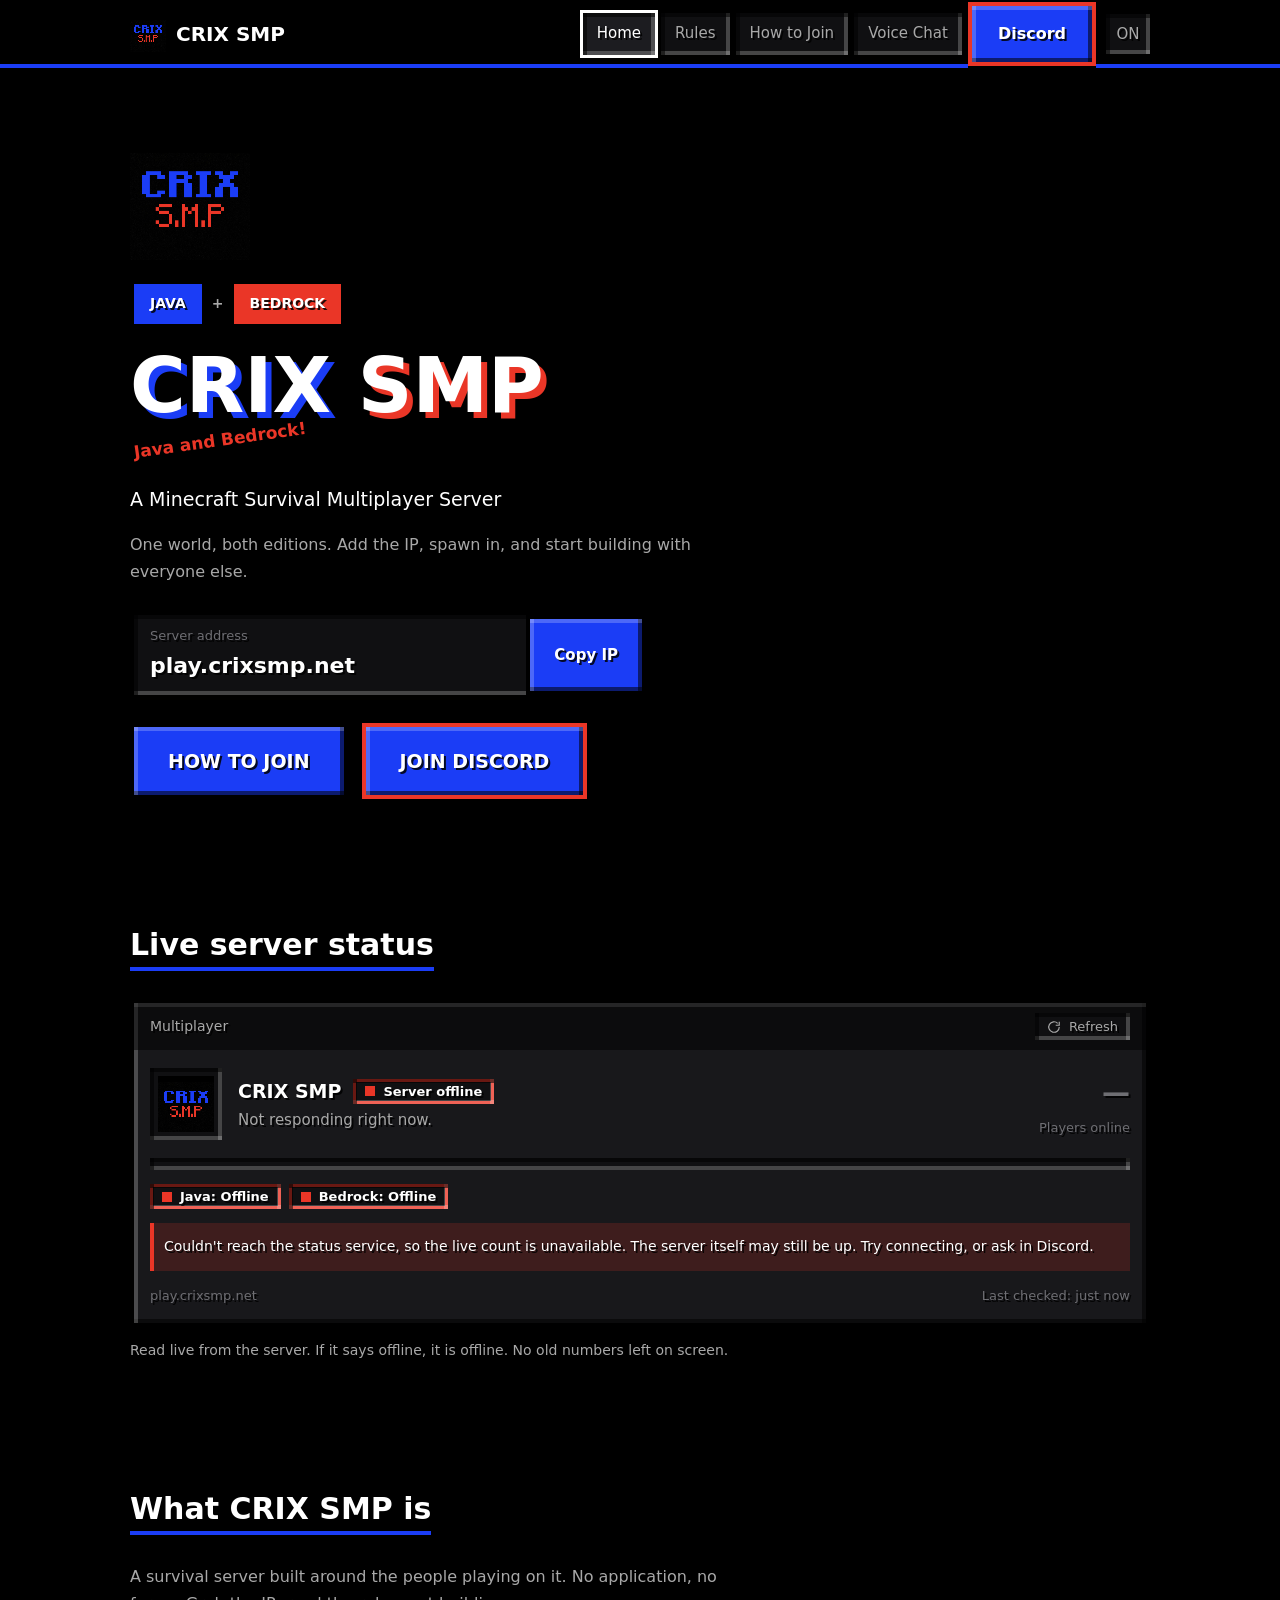
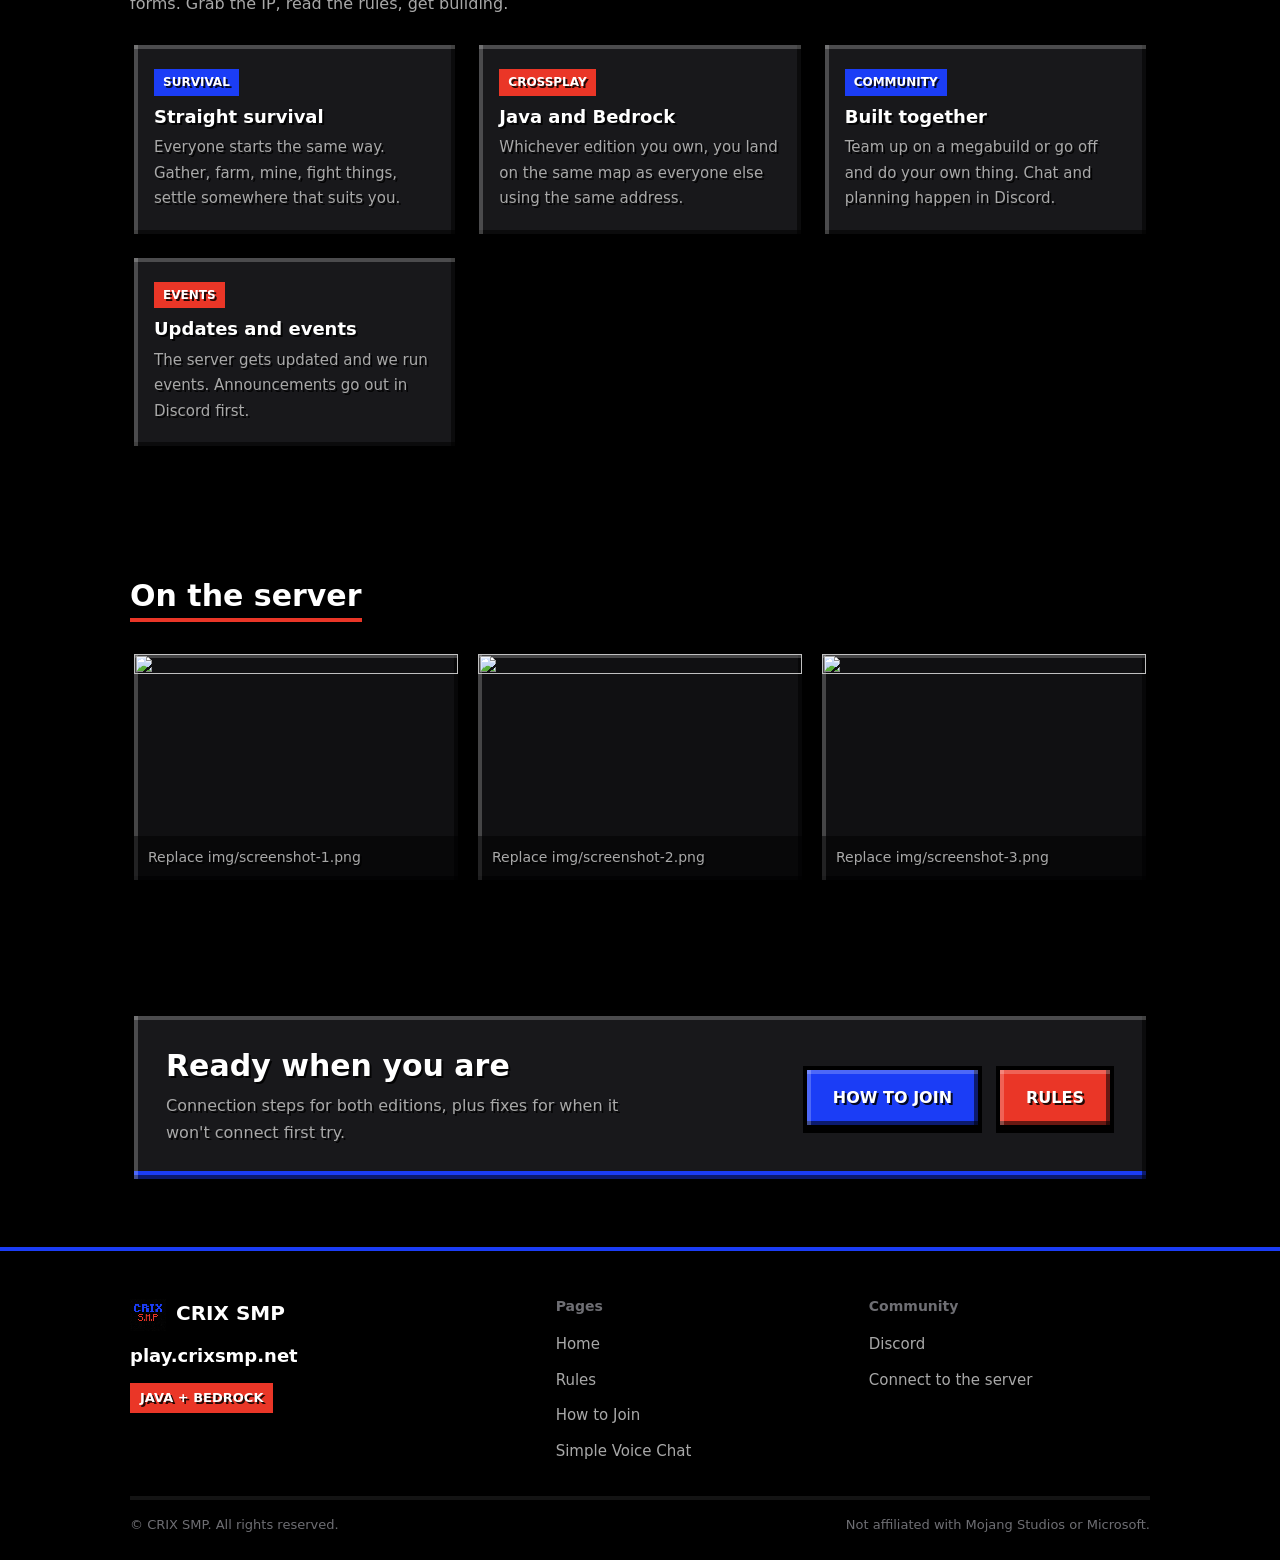
==== commit 715e1ef4: "Update index.html" ====
--- a/index.html
+++ b/index.html
@@ -4,7 +4,7 @@
 <meta charset="utf-8">
 <meta name="viewport" content="width=device-width,initial-scale=1">
 <title>CRIX SMP — Minecraft Survival Multiplayer | Java + Bedrock</title>
-<meta name="description" content="CRIX SMP is a Minecraft survival multiplayer server for Java and Bedrock. Server IP: play.crixsmp.net. Check the live player count and see how to join.">
+<meta name="description" content="CRIX SMP is a Minecraft survival multiplayer server for Java and Bedrock. Server IP: play.crixsmp.net. Live player count and connection instructions.">
 <link rel="canonical" href="https://crixsmp.net/">
 <meta name="theme-color" content="#000000">
 <link rel="icon" href="/crixsmplogo.png" type="image/png">
@@ -22,15 +22,18 @@
 
 <header>
   <div class="wrap bar">
-    <a class="brand" href="/"><img src="/crixsmplogo.png" alt="" width="32" height="32"><span>CRIX SMP</span></a>
-    <button id="menu" aria-expanded="false" aria-label="Menu">☰</button>
-    <nav>
-      <a class="active" href="/">Home</a>
-      <a href="/rules">Rules</a>
-      <a href="/join">How to Join</a>
-      <a href="/voice-chat">Simple Voice Chat</a>
-      <a class="btn discord" data-discord href="#" target="_blank" rel="noopener">Discord</a>
-    </nav>
+    <a class="brand" href="/"><img src="/crixsmplogo.png" alt="" width="36" height="36"><span>CRIX SMP</span></a>
+    <div class="tools">
+      <nav>
+        <a class="active" href="/">Home</a>
+        <a href="/rules">Rules</a>
+        <a href="/join">How to Join</a>
+        <a href="/voice-chat">Voice Chat</a>
+        <a class="btn discord" data-discord href="#" target="_blank" rel="noopener">Discord</a>
+      </nav>
+      <button id="sound" title="UI sounds">ON</button>
+      <button id="menu" aria-expanded="false" aria-label="Menu">☰</button>
+    </div>
   </div>
 </header>
 
@@ -38,15 +41,13 @@
 
 <section class="hero">
   <div class="wrap">
-    <img class="logo" src="/crixsmplogo.png" alt="CRIX SMP logo" width="132" height="132">
-
-    <div class="editions"><span>Java</span><span>+</span><span>Bedrock</span></div>
-
-    <h1>CRIX<span> SMP</span></h1>
+    <img class="logo" src="/crixsmplogo.png" alt="CRIX SMP" width="120" height="120">
+    <div class="editions"><span>JAVA</span><span>+</span><span>BEDROCK</span></div>
+    <h1>CRIX <em>SMP</em></h1>
+    <div id="splash">Java and Bedrock!</div>
     <p class="tagline">A Minecraft Survival Multiplayer Server</p>
     <p class="lead">
-      Java and Bedrock players share the same world here — same map, same chat, same builds.
-      Add the IP below, join in, and go make something with the rest of us.
+      One world, both editions. Add the IP, spawn in, and start building with everyone else.
     </p>
 
     <div class="ip">
@@ -58,20 +59,19 @@
     </div>
 
     <div class="row mt">
-      <a class="btn solid" href="/join">How to Join</a>
-      <a class="btn discord" data-discord href="#" target="_blank" rel="noopener">Join Discord</a>
+      <a class="btn blue big" href="/join">HOW TO JOIN</a>
+      <a class="btn discord big" data-discord href="#" target="_blank" rel="noopener">JOIN DISCORD</a>
     </div>
   </div>
 </section>
 
 <section id="live">
   <div class="wrap">
-    <span class="eyebrow">Live server status</span>
-    <h2>Is the server up?</h2>
-
-    <div class="status mt" id="status">
+    <div class="title"><h2>Live server status</h2></div>
+
+    <div id="status">
       <div class="top">
-        <span>Live server status</span>
+        <span>Multiplayer</span>
         <button id="recheck">
           <svg viewBox="0 0 24 24" fill="none" stroke="currentColor" stroke-width="2"><path d="M21 12a9 9 0 1 1-2.64-6.36"/><path d="M21 3v6h-6"/></svg>
           Refresh
@@ -79,10 +79,10 @@
       </div>
 
       <div class="main">
-        <div class="icon"><img src="/crixsmplogo.png" alt="" width="48" height="48"></div>
+        <div class="icon"><img src="/crixsmplogo.png" alt="" width="56" height="56"></div>
         <div class="meta">
           <div class="name">CRIX SMP <span class="tag" id="state"><em></em>Checking</span></div>
-          <div class="motd" id="motd">Checking the server…</div>
+          <div class="motd" id="motd">Pinging the server...</div>
         </div>
         <div class="count">
           <b id="players"><u>—</u></b>
@@ -105,57 +105,78 @@
       </div>
     </div>
 
-    <p class="small muted mt">
-      Read live from the server. If it says offline, it's offline — we don't leave an old
-      number on the screen.
+    <p class="small grey mt-s">
+      Read live from the server. If it says offline, it is offline. No old numbers left on screen.
     </p>
   </div>
 </section>
 
 <section>
   <div class="wrap">
-    <span class="eyebrow">About the server</span>
-    <h2>What CRIX SMP is</h2>
+    <div class="title"><h2>What CRIX SMP is</h2></div>
     <p class="lead">
-      A survival server built around the people playing on it. No application form, no hoops —
-      grab the IP, read the rules, and you're in.
+      A survival server built around the people playing on it. No application, no forms. Grab
+      the IP, read the rules, get building.
     </p>
 
     <div class="grid mt">
       <div class="card">
-        <span class="kicker">Survival</span>
-        <h3>Straight survival multiplayer</h3>
-        <p>Everyone starts the same way and builds up from there. Gather, farm, mine, fight things, settle somewhere that suits you.</p>
-      </div>
-      <div class="card">
-        <span class="kicker red">Crossplay</span>
-        <h3>Java and Bedrock, one world</h3>
-        <p>Whatever edition you own, you're on the same map as everyone else, using the same address.</p>
-      </div>
-      <div class="card">
-        <span class="kicker">Community</span>
-        <h3>Built with other members</h3>
-        <p>Build together, explore together, or go off and do your own thing. Chat and coordination happen in our Discord.</p>
-      </div>
-      <div class="card">
-        <span class="kicker red">Ongoing</span>
-        <h3>Regular updates and events</h3>
-        <p>The server gets updated and we run events. Announcements go out in Discord first, so that's the place to watch.</p>
-      </div>
-    </div>
-  </div>
-</section>
-
+        <span class="kicker">SURVIVAL</span>
+        <h3>Straight survival</h3>
+        <p>Everyone starts the same way. Gather, farm, mine, fight things, settle somewhere that suits you.</p>
+      </div>
+      <div class="card">
+        <span class="kicker red">CROSSPLAY</span>
+        <h3>Java and Bedrock</h3>
+        <p>Whichever edition you own, you land on the same map as everyone else using the same address.</p>
+      </div>
+      <div class="card">
+        <span class="kicker">COMMUNITY</span>
+        <h3>Built together</h3>
+        <p>Team up on a megabuild or go off and do your own thing. Chat and planning happen in Discord.</p>
+      </div>
+      <div class="card">
+        <span class="kicker red">EVENTS</span>
+        <h3>Updates and events</h3>
+        <p>The server gets updated and we run events. Announcements go out in Discord first.</p>
+      </div>
+    </div>
+  </div>
+</section>
+
+<!-- SCREENSHOTS
+     Swap img/screenshot-1.png, -2 and -3 for real builds from the server
+     (16:9 works best). Delete this whole section if you'd rather not have it. -->
 <section>
   <div class="wrap">
+    <div class="title red"><h2>On the server</h2></div>
+    <div class="shots">
+      <figure>
+        <img src="/img/screenshot-1.png" alt="" width="640" height="360" loading="lazy">
+        <figcaption>Replace img/screenshot-1.png</figcaption>
+      </figure>
+      <figure>
+        <img src="/img/screenshot-2.png" alt="" width="640" height="360" loading="lazy">
+        <figcaption>Replace img/screenshot-2.png</figcaption>
+      </figure>
+      <figure>
+        <img src="/img/screenshot-3.png" alt="" width="640" height="360" loading="lazy">
+        <figcaption>Replace img/screenshot-3.png</figcaption>
+      </figure>
+    </div>
+  </div>
+</section>
+
+<section>
+  <div class="wrap">
     <div class="cta">
       <div>
         <h2>Ready when you are</h2>
-        <p>Connection steps for both editions, plus what to do if it won't connect first time.</p>
+        <p>Connection steps for both editions, plus fixes for when it won't connect first try.</p>
       </div>
       <div class="row">
-        <a class="btn solid" href="/join">How to Join</a>
-        <a class="btn red" href="/rules">Read the rules</a>
+        <a class="btn blue" href="/join">HOW TO JOIN</a>
+        <a class="btn red" href="/rules">RULES</a>
       </div>
     </div>
   </div>
@@ -167,9 +188,9 @@
   <div class="wrap">
     <div class="fgrid">
       <div>
-        <a class="brand" href="/"><img src="/crixsmplogo.png" alt="" width="32" height="32"><span>CRIX SMP</span></a>
+        <a class="brand" href="/"><img src="/crixsmplogo.png" alt="" width="36" height="36"><span>CRIX SMP</span></a>
         <div class="ipline" data-ip>play.crixsmp.net</div>
-        <span class="plat">Java + Bedrock</span>
+        <span class="plat">JAVA + BEDROCK</span>
       </div>
       <div>
         <h4>Pages</h4>
--- a/style.css
+++ b/style.css
@@ -0,0 +1,450 @@
+/* ============================================================
+   CRIX SMP
+   Built on Minecraft's own GUI language: 4px bevels, hard text
+   shadows, inventory slots, hotbar selection. Everything sits on
+   a 4px pixel grid, nothing is rounded, nothing is blurred.
+   ============================================================ */
+
+@font-face { font-family:'Minecraft'; src:url('fonts/MinecraftRegular.otf') format('opentype');    font-weight:400; font-style:normal; font-display:swap; }
+@font-face { font-family:'Minecraft'; src:url('fonts/MinecraftBold.otf') format('opentype');       font-weight:700; font-style:normal; font-display:swap; }
+@font-face { font-family:'Minecraft'; src:url('fonts/MinecraftItalic.otf') format('opentype');     font-weight:400; font-style:italic; font-display:swap; }
+@font-face { font-family:'Minecraft'; src:url('fonts/MinecraftBoldItalic.otf') format('opentype'); font-weight:700; font-style:italic; font-display:swap; }
+
+:root{
+  --blue:#1B3DF6;
+  --red:#EA3627;
+  --white:#FFFFFF;
+
+  /* GUI greys — neutral, so they never fight the brand colours */
+  --panel:#18181b;
+  --slot:#101012;
+  --edge-light:rgba(255,255,255,.22);
+  --edge-dark:rgba(0,0,0,.55);
+  --grey:#a8a8a8;      /* Minecraft's secondary text grey */
+  --grey-dim:#6e6e73;
+
+  /* uncomment once you've added img/hero.png */
+  /* --hero:url('img/hero.png'); */
+
+  --px:4px;
+  --font:'Minecraft','Trebuchet MS',system-ui,sans-serif;
+
+  /* the classic Minecraft text shadow: hard, offset, no blur */
+  --shadow-text:2px 2px 0 rgba(0,0,0,.85);
+
+  /* GUI bevel: light top-left, dark bottom-right, black outline */
+  --bevel:
+    inset 0 4px 0 var(--edge-light),
+    inset 4px 0 0 var(--edge-light),
+    inset 0 -4px 0 var(--edge-dark),
+    inset -4px 0 0 var(--edge-dark);
+  /* inventory slot: sunken, so the light and dark sides swap */
+  --bevel-in:
+    inset 0 4px 0 var(--edge-dark),
+    inset 4px 0 0 var(--edge-dark),
+    inset 0 -4px 0 var(--edge-light),
+    inset -4px 0 0 var(--edge-light);
+}
+
+*,*::before,*::after{ box-sizing:border-box; }
+
+html{ background:#000; }
+
+body{
+  margin:0;
+  font-family:var(--font);
+  font-size:16px;
+  line-height:1.7;
+  color:var(--white);
+  text-shadow:var(--shadow-text);
+  background-color:#000;
+  background-image:url('img/tile-bg.png');
+  background-size:64px 64px;   /* 32px source, doubled = crisp pixels */
+  image-rendering:pixelated;
+}
+
+img{ max-width:100%; display:block; image-rendering:pixelated; }
+a{ color:var(--white); text-decoration:none; }
+h1,h2,h3{ margin:0; font-weight:700; line-height:1.2; }
+p{ margin:0 0 16px; }
+p:last-child{ margin-bottom:0; }
+[hidden]{ display:none !important; }
+::selection{ background:var(--blue); color:var(--white); }
+:focus-visible{ outline:4px solid var(--white); outline-offset:2px; }
+
+.wrap{ max-width:1060px; margin:0 auto; padding:0 20px; }
+section{ padding:64px 0; }
+
+h1{ font-size:40px; }
+h2{ font-size:30px; }
+h3{ font-size:18px; }
+.lead{ color:var(--grey); max-width:60ch; margin-top:14px; }
+.grey{ color:var(--grey); }
+.small{ font-size:14px; }
+.mt{ margin-top:24px; }
+.mt-s{ margin-top:12px; }
+
+code{
+  background:var(--slot); box-shadow:var(--bevel-in);
+  padding:2px 8px; color:var(--white); overflow-wrap:anywhere;
+}
+
+/* ---------- section heading: a stone banner, not a floating label ---------- */
+.title{ margin-bottom:28px; }
+.title h2{ display:inline-block; padding-bottom:8px; box-shadow:inset 0 -4px 0 var(--blue); }
+.title.red h2{ box-shadow:inset 0 -4px 0 var(--red); }
+
+/* ---------- panels ---------- */
+.panel{
+  background:var(--panel) url('img/tile-panel.png') repeat;
+  background-size:64px 64px;
+  border:4px solid #000;
+  box-shadow:var(--bevel);
+}
+.panel > .head{
+  padding:12px 16px;
+  background:rgba(0,0,0,.45);
+  box-shadow:inset 0 -4px 0 rgba(0,0,0,.5);
+  display:flex; justify-content:space-between; align-items:center; gap:12px; flex-wrap:wrap;
+}
+.panel > .body{ padding:22px 18px; }
+.panel.blue > .head{ background:var(--blue); }
+.panel.red  > .head{ background:var(--red); }
+
+/* ---------- header / hotbar nav ---------- */
+header{
+  position:sticky; top:0; z-index:60;
+  background:#000 url('img/tile-panel.png') repeat;
+  background-size:64px 64px;
+  box-shadow:inset 0 -4px 0 var(--blue), 0 4px 0 rgba(0,0,0,.6);
+}
+.bar{ display:flex; align-items:center; justify-content:space-between; gap:16px; height:68px; }
+
+.tools{ display:flex; align-items:center; gap:10px; }
+
+.brand{ display:flex; align-items:center; gap:10px; font-size:20px; font-weight:700; }
+.brand img{ width:36px; height:36px; }
+.brand:hover span{ color:var(--blue); }
+
+nav{ display:flex; align-items:center; gap:6px; }
+/* each link is a hotbar slot; the current page is the selected slot */
+nav a{
+  padding:8px 14px; font-size:15px; color:var(--grey);
+  background:var(--slot); box-shadow:var(--bevel-in);
+}
+nav a:hover{ color:var(--white); background:#1c1c20; }
+nav a.active{
+  color:var(--white); background:#1c1c20;
+  box-shadow:var(--bevel-in), 0 0 0 3px var(--white);   /* hotbar selector */
+}
+nav a.btn{ box-shadow:var(--bevel), 0 4px 0 #000; }
+
+#menu{
+  display:none; width:48px; height:44px; padding:0; cursor:pointer;
+  font-family:var(--font); font-size:20px; color:var(--white);
+  background:var(--slot); border:4px solid #000; box-shadow:var(--bevel);
+  text-shadow:var(--shadow-text);
+}
+
+/* sound toggle sits in the header like a game setting */
+#sound{
+  width:44px; height:40px; padding:0; cursor:pointer;
+  font-size:15px; font-family:var(--font); color:var(--grey);
+  background:var(--slot); border:0; box-shadow:var(--bevel-in);
+  text-shadow:var(--shadow-text);
+}
+#sound:hover{ color:var(--white); }
+
+/* ---------- buttons: Minecraft GUI buttons ---------- */
+.btn{
+  --c:#3a3a40;
+  display:inline-flex; align-items:center; justify-content:center; gap:10px;
+  padding:14px 26px; cursor:pointer; position:relative;
+  font-family:var(--font); font-size:16px; font-weight:700;
+  color:var(--white); text-shadow:var(--shadow-text);
+  background:var(--c); border:4px solid #000;
+  box-shadow:var(--bevel), 0 4px 0 #000;
+  transition:filter .1s;
+}
+.btn:hover{ filter:brightness(1.22); }
+.btn:hover::after{
+  content:''; position:absolute; inset:-4px; border:3px solid var(--white); pointer-events:none;
+}
+.btn:active{ transform:translateY(4px); box-shadow:var(--bevel); }
+.btn.blue{ --c:var(--blue); }
+.btn.red{ --c:var(--red); }
+/* Discord: blue face, red edge — the only element that uses both */
+.btn.discord{ --c:var(--blue); border-color:var(--red); }
+.btn.big{ padding:18px 34px; font-size:19px; }
+.btn svg{ width:18px; height:18px; }
+.row{ display:flex; flex-wrap:wrap; gap:14px; }
+
+/* ---------- hero ---------- */
+.hero{
+  position:relative; padding:72px 0 64px;
+  /* Add a panorama/render as img/hero.png, then set --hero in :root below. */
+  background:var(--hero,none) center/cover no-repeat;
+}
+.hero::before{
+  content:''; position:absolute; inset:0;
+  background:rgba(0,0,0,.62);
+  box-shadow:inset 0 -80px 60px -60px #000;
+}
+.hero .wrap{ position:relative; }
+
+.hero .logo{ width:120px; margin-bottom:20px; }
+
+.hero h1{
+  font-size:76px; line-height:1;
+  text-shadow:6px 6px 0 var(--blue);   /* title-screen treatment */
+}
+.hero h1 em{ font-style:normal; color:var(--white); text-shadow:6px 6px 0 var(--red); }
+
+/* splash text, angled and pulsing, exactly like the title screen */
+#splash{
+  display:inline-block; margin:14px 0 0 4px;
+  color:var(--red); font-size:17px; font-weight:700;
+  transform:rotate(-8deg); transform-origin:left center;
+  animation:splash 1.2s ease-in-out infinite;
+  text-shadow:2px 2px 0 rgba(0,0,0,.9);
+}
+@keyframes splash{ 0%,100%{ transform:rotate(-8deg) scale(1); } 50%{ transform:rotate(-8deg) scale(1.06); } }
+
+.tagline{ margin-top:16px; font-size:19px; }
+.hero .lead{ margin-top:10px; }
+
+.editions{ display:inline-flex; margin-bottom:20px; border:4px solid #000; box-shadow:var(--bevel); }
+.editions span{ padding:8px 16px; font-size:14px; font-weight:700; }
+.editions span:first-child{ background:var(--blue); }
+.editions span:nth-child(2){ background:#000; color:var(--grey); padding:8px 10px; }
+.editions span:last-child{ background:var(--red); }
+
+/* ---------- copy IP ---------- */
+.ip{
+  display:flex; flex-wrap:wrap; max-width:520px; margin-top:26px;
+  background:var(--slot); border:4px solid #000; box-shadow:var(--bevel-in);
+}
+.ip .val{ flex:1 1 200px; min-width:0; padding:10px 16px; }
+.ip .val small{ display:block; font-size:13px; color:var(--grey-dim); }
+.ip .val b{ font-size:22px; overflow-wrap:anywhere; }
+.ip button{
+  flex:0 0 auto; min-height:64px; padding:0 24px; cursor:pointer;
+  font-family:var(--font); font-size:15px; font-weight:700;
+  color:var(--white); text-shadow:var(--shadow-text);
+  background:var(--blue); border:4px solid #000; box-shadow:var(--bevel);
+}
+.ip button:hover{ filter:brightness(1.22); }
+.ip button.done{ background:var(--red); }
+
+#toast{
+  position:fixed; left:50%; bottom:28px; transform:translate(-50%,14px);
+  z-index:200; padding:14px 22px; opacity:0; pointer-events:none;
+  font-size:15px; font-weight:700;
+  background:var(--panel); border:4px solid var(--blue); box-shadow:var(--bevel), 0 4px 0 #000;
+  transition:opacity .15s, transform .15s;
+}
+#toast.show{ opacity:1; transform:translate(-50%,0); }
+
+/* ---------- server status: the multiplayer server-list row ---------- */
+#status{
+  background:var(--panel) url('img/tile-panel.png') repeat; background-size:64px 64px;
+  border:4px solid #000; box-shadow:var(--bevel);
+}
+#status .top{
+  display:flex; justify-content:space-between; align-items:center; gap:12px; flex-wrap:wrap;
+  padding:10px 16px; background:rgba(0,0,0,.5); font-size:14px; color:var(--grey);
+}
+#status .top button{
+  display:inline-flex; align-items:center; gap:8px; padding:6px 12px; cursor:pointer;
+  font-family:var(--font); font-size:13px; color:var(--grey); text-shadow:var(--shadow-text);
+  background:var(--slot); border:0; box-shadow:var(--bevel-in);
+}
+#status .top button:hover{ color:var(--white); }
+#status .top svg{ width:14px; height:14px; }
+#status.checking .top svg{ animation:spin .8s steps(8) infinite; }
+@keyframes spin{ to{ transform:rotate(360deg); } }
+
+#status .main{ display:flex; align-items:center; gap:16px; padding:18px 16px; }
+#status .icon{ flex:0 0 auto; width:72px; height:72px; padding:8px; background:var(--slot); box-shadow:var(--bevel-in); }
+#status .meta{ flex:1 1 auto; min-width:0; }
+#status .name{ display:flex; align-items:center; gap:12px; flex-wrap:wrap; font-size:19px; font-weight:700; }
+#status .motd{ color:var(--grey); font-size:15px; overflow-wrap:anywhere; }
+#status .count{ flex:0 0 auto; text-align:right; }
+#status .count b{ font-size:28px; white-space:nowrap; }
+#status .count b i{ font-style:normal; color:var(--red); }
+#status .count b u{ text-decoration:none; color:var(--grey-dim); }
+#status .count small{ display:block; font-size:13px; color:var(--grey-dim); }
+
+/* an experience-style bar, drawn in 4px blocks */
+#status .track{ height:12px; margin:0 16px; background:var(--slot); box-shadow:var(--bevel-in); }
+#status .track div{ height:100%; width:0; background:var(--blue); transition:width .4s steps(10); }
+
+#status .tags{ display:flex; gap:8px; flex-wrap:wrap; padding:14px 16px 0; }
+#status .foot{ display:flex; justify-content:space-between; gap:12px; flex-wrap:wrap; padding:14px 16px 16px; font-size:13px; color:var(--grey-dim); }
+#status .err{ margin:14px 16px 0; padding:12px 14px; font-size:14px; color:var(--white); background:rgba(234,54,39,.18); box-shadow:inset 4px 0 0 var(--red); }
+
+.tag{
+  display:inline-flex; align-items:center; gap:8px; padding:6px 12px; line-height:1;
+  font-size:13px; font-weight:700; color:var(--grey);
+  background:var(--slot); box-shadow:var(--bevel-in);
+}
+.tag em{ width:10px; height:10px; background:var(--grey-dim); font-style:normal; }
+.tag.on{ color:var(--white); box-shadow:var(--bevel-in), inset 0 0 0 3px var(--blue); }
+.tag.on em{ background:var(--blue); }
+.tag.off{ color:var(--white); box-shadow:var(--bevel-in), inset 0 0 0 3px var(--red); }
+.tag.off em{ background:var(--red); }
+
+/* ---------- cards ---------- */
+.grid{ display:grid; gap:16px; grid-template-columns:repeat(auto-fit,minmax(250px,1fr)); }
+.card{
+  padding:22px 20px;
+  background:var(--panel) url('img/tile-panel.png') repeat; background-size:64px 64px;
+  border:4px solid #000; box-shadow:var(--bevel);
+}
+.card h3{ margin-bottom:8px; }
+.card p{ color:var(--grey); font-size:15px; }
+.kicker{ display:inline-block; margin-bottom:10px; padding:3px 9px; font-size:12px; font-weight:700; background:var(--blue); }
+.kicker.red{ background:var(--red); }
+
+/* ---------- screenshots ---------- */
+.shots{ display:grid; gap:12px; grid-template-columns:repeat(auto-fit,minmax(260px,1fr)); }
+.shots figure{ margin:0; border:4px solid #000; box-shadow:var(--bevel); background:var(--slot); }
+.shots img{ width:100%; height:auto; }
+.shots figcaption{ padding:10px 14px; font-size:14px; color:var(--grey); background:rgba(0,0,0,.5); }
+
+/* ---------- rules ---------- */
+.rule{
+  display:grid; grid-template-columns:64px 1fr; margin-bottom:12px;
+  background:var(--panel) url('img/tile-panel.png') repeat; background-size:64px 64px;
+  border:4px solid #000; box-shadow:var(--bevel);
+}
+.rule .n{
+  display:grid; place-items:center; font-size:20px; font-weight:700;
+  color:var(--grey); background:var(--slot); box-shadow:var(--bevel-in);
+}
+.rule:hover .n{ color:var(--white); background:var(--blue); }
+.rule .body{ padding:16px 20px; }
+.rule h3{ margin-bottom:4px; }
+.rule p{ color:var(--grey); font-size:15px; }
+
+.note{
+  display:flex; gap:14px; padding:18px;
+  background:rgba(234,54,39,.16); border:4px solid #000; box-shadow:var(--bevel), inset 4px 0 0 var(--red);
+}
+.note b{ flex:0 0 auto; width:32px; height:32px; display:grid; place-items:center; background:var(--red); }
+.note p{ font-size:15px; }
+
+/* ---------- steps ---------- */
+ol.steps{ list-style:none; margin:0; padding:0; counter-reset:s; }
+ol.steps li{ counter-increment:s; position:relative; padding:0 0 18px 52px; color:var(--grey); font-size:15px; }
+ol.steps li::before{
+  content:counter(s); position:absolute; left:0; top:0;
+  width:34px; height:34px; display:grid; place-items:center;
+  font-size:15px; font-weight:700; color:var(--white);
+  background:var(--blue); box-shadow:var(--bevel);
+}
+ol.steps li::after{ content:''; position:absolute; left:15px; top:38px; bottom:0; width:4px; background:rgba(255,255,255,.1); }
+ol.steps li:last-child{ padding-bottom:0; }
+ol.steps li:last-child::after{ display:none; }
+ol.steps li b{ color:var(--white); }
+ol.steps.r li::before{ background:var(--red); }
+
+/* ---------- key/value fields ---------- */
+.field{ display:flex; flex-wrap:wrap; margin-bottom:10px; background:var(--slot); box-shadow:var(--bevel-in); }
+.field span{ display:flex; align-items:center; min-width:150px; padding:12px 16px; font-size:13px; color:var(--grey-dim); }
+.field b{ flex:1 1 auto; padding:12px 8px; font-size:18px; overflow-wrap:anywhere; }
+.field button{
+  padding:0 18px; cursor:pointer; font-family:var(--font); font-size:13px; font-weight:700;
+  color:var(--white); text-shadow:var(--shadow-text);
+  background:#3a3a40; border:4px solid #000; box-shadow:var(--bevel);
+}
+.field button:hover{ filter:brightness(1.25); }
+.field button.done{ background:var(--red); }
+
+/* ---------- external links ---------- */
+.links{ display:grid; gap:12px; grid-template-columns:repeat(auto-fit,minmax(240px,1fr)); }
+.links a{
+  display:flex; justify-content:space-between; align-items:center; gap:12px; padding:14px 16px;
+  background:var(--panel) url('img/tile-panel.png') repeat; background-size:64px 64px;
+  border:4px solid #000; box-shadow:var(--bevel);
+}
+.links a:hover{ filter:brightness(1.3); }
+.links a.primary{ background:var(--blue); }
+.links b{ display:block; font-size:15px; }
+.links small{ display:block; font-size:13px; color:var(--grey); }
+.links a.primary small{ color:rgba(255,255,255,.75); }
+.links svg{ width:16px; height:16px; flex:0 0 auto; color:var(--grey); }
+
+/* ---------- troubleshooting ---------- */
+details{
+  margin-bottom:10px;
+  background:var(--panel) url('img/tile-panel.png') repeat; background-size:64px 64px;
+  border:4px solid #000; box-shadow:var(--bevel);
+}
+summary{ list-style:none; cursor:pointer; padding:14px 18px; font-size:16px; font-weight:700; display:flex; justify-content:space-between; gap:14px; }
+summary::-webkit-details-marker{ display:none; }
+summary:hover{ color:var(--blue); }
+summary::after{ content:'+'; color:var(--red); font-size:20px; line-height:1; }
+details[open] summary::after{ content:'-'; }
+details p, details ul{ margin:0 18px 16px; color:var(--grey); font-size:15px; }
+details ul{ padding-left:20px; }
+
+/* ---------- cta ---------- */
+.cta{
+  display:flex; justify-content:space-between; align-items:center; gap:24px; flex-wrap:wrap; padding:32px;
+  background:var(--panel) url('img/tile-panel.png') repeat; background-size:64px 64px;
+  border:4px solid #000; box-shadow:var(--bevel), inset 0 -8px 0 var(--blue);
+}
+.cta p{ color:var(--grey); margin-top:8px; max-width:46ch; }
+
+/* ---------- footer ---------- */
+footer{
+  padding:48px 0 24px;
+  background:#000 url('img/tile-panel.png') repeat; background-size:64px 64px;
+  box-shadow:inset 0 4px 0 var(--blue);
+}
+.fgrid{ display:grid; gap:32px; grid-template-columns:1.4fr 1fr 1fr; }
+footer .brand{ margin-bottom:10px; }
+footer .ipline{ font-size:18px; font-weight:700; overflow-wrap:anywhere; }
+footer .plat{ display:inline-block; margin-top:12px; padding:4px 10px; font-size:13px; font-weight:700; background:var(--red); }
+footer h4{ margin:0 0 12px; font-size:14px; color:var(--grey-dim); }
+footer ul{ list-style:none; margin:0; padding:0; display:grid; gap:8px; }
+footer ul a{ color:var(--grey); font-size:15px; }
+footer ul a:hover{ color:var(--white); }
+.bottom{ display:flex; justify-content:space-between; gap:12px; flex-wrap:wrap; margin-top:32px; padding-top:18px; box-shadow:inset 0 4px 0 rgba(255,255,255,.08); font-size:13px; color:var(--grey-dim); }
+
+/* ---------- responsive ---------- */
+@media (max-width:880px){
+  #menu{ display:block; }
+  nav{
+    position:absolute; left:0; right:0; top:68px; display:none;
+    flex-direction:column; align-items:stretch; gap:6px; padding:12px 20px 20px;
+    background:#000 url('img/tile-panel.png') repeat; background-size:64px 64px;
+    box-shadow:inset 0 -4px 0 var(--blue), 0 6px 0 rgba(0,0,0,.6);
+  }
+  nav.open{ display:flex; }
+  nav a{ padding:14px; font-size:16px; }
+  .hero h1{ font-size:52px; text-shadow:4px 4px 0 var(--blue); }
+  .hero h1 em{ text-shadow:4px 4px 0 var(--red); }
+  h1{ font-size:32px; }
+  h2{ font-size:25px; }
+  .fgrid{ grid-template-columns:1fr; }
+}
+
+@media (max-width:620px){
+  section{ padding:48px 0; }
+  .hero{ padding:48px 0; }
+  .hero h1{ font-size:42px; }
+  #status .main{ flex-wrap:wrap; }
+  #status .count{ width:100%; display:flex; justify-content:space-between; align-items:baseline; }
+  .rule{ grid-template-columns:52px 1fr; }
+  .field span{ min-width:100%; }
+  .field b{ padding:12px 16px; }
+  .field button{ width:100%; padding:12px; }
+  .ip button{ width:100%; padding:14px; }
+  .btn{ width:100%; }
+}
+
+@media (prefers-reduced-motion:reduce){
+  *{ animation:none !important; transition:none !important; }
+}
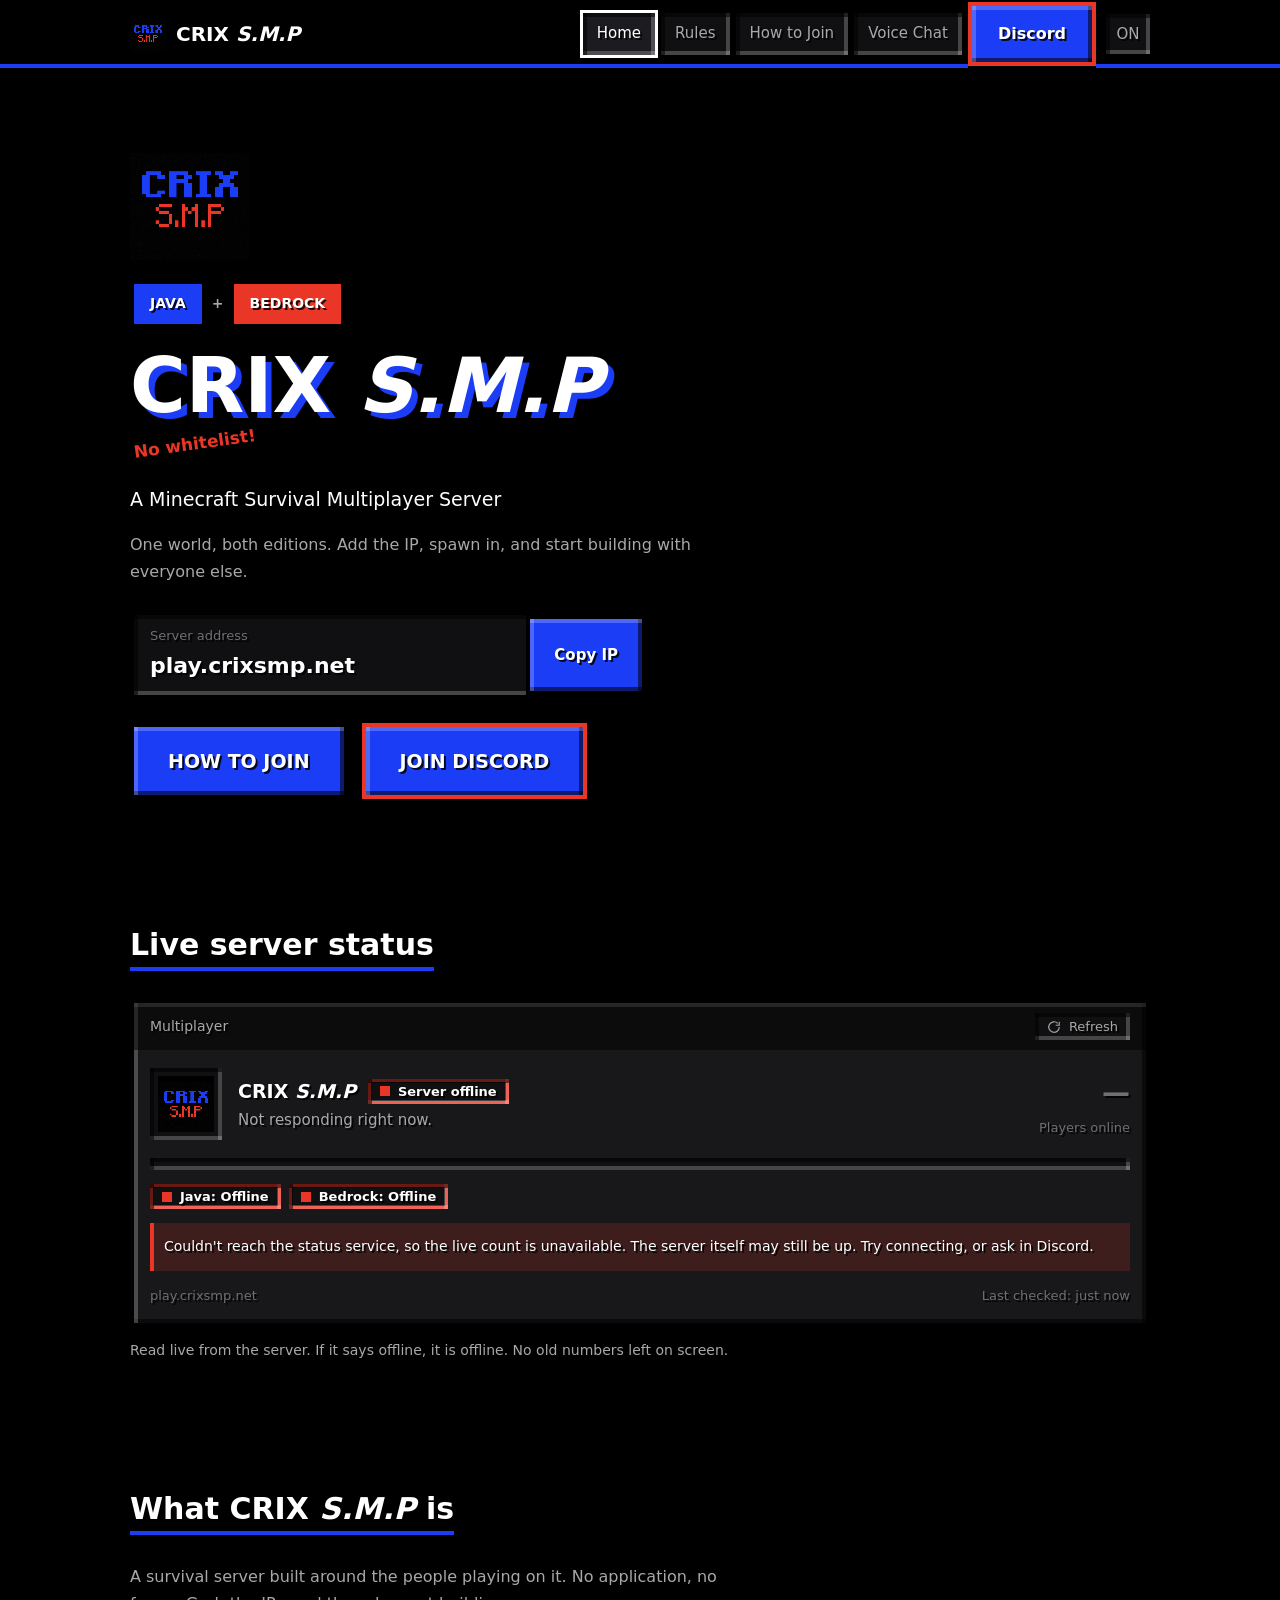
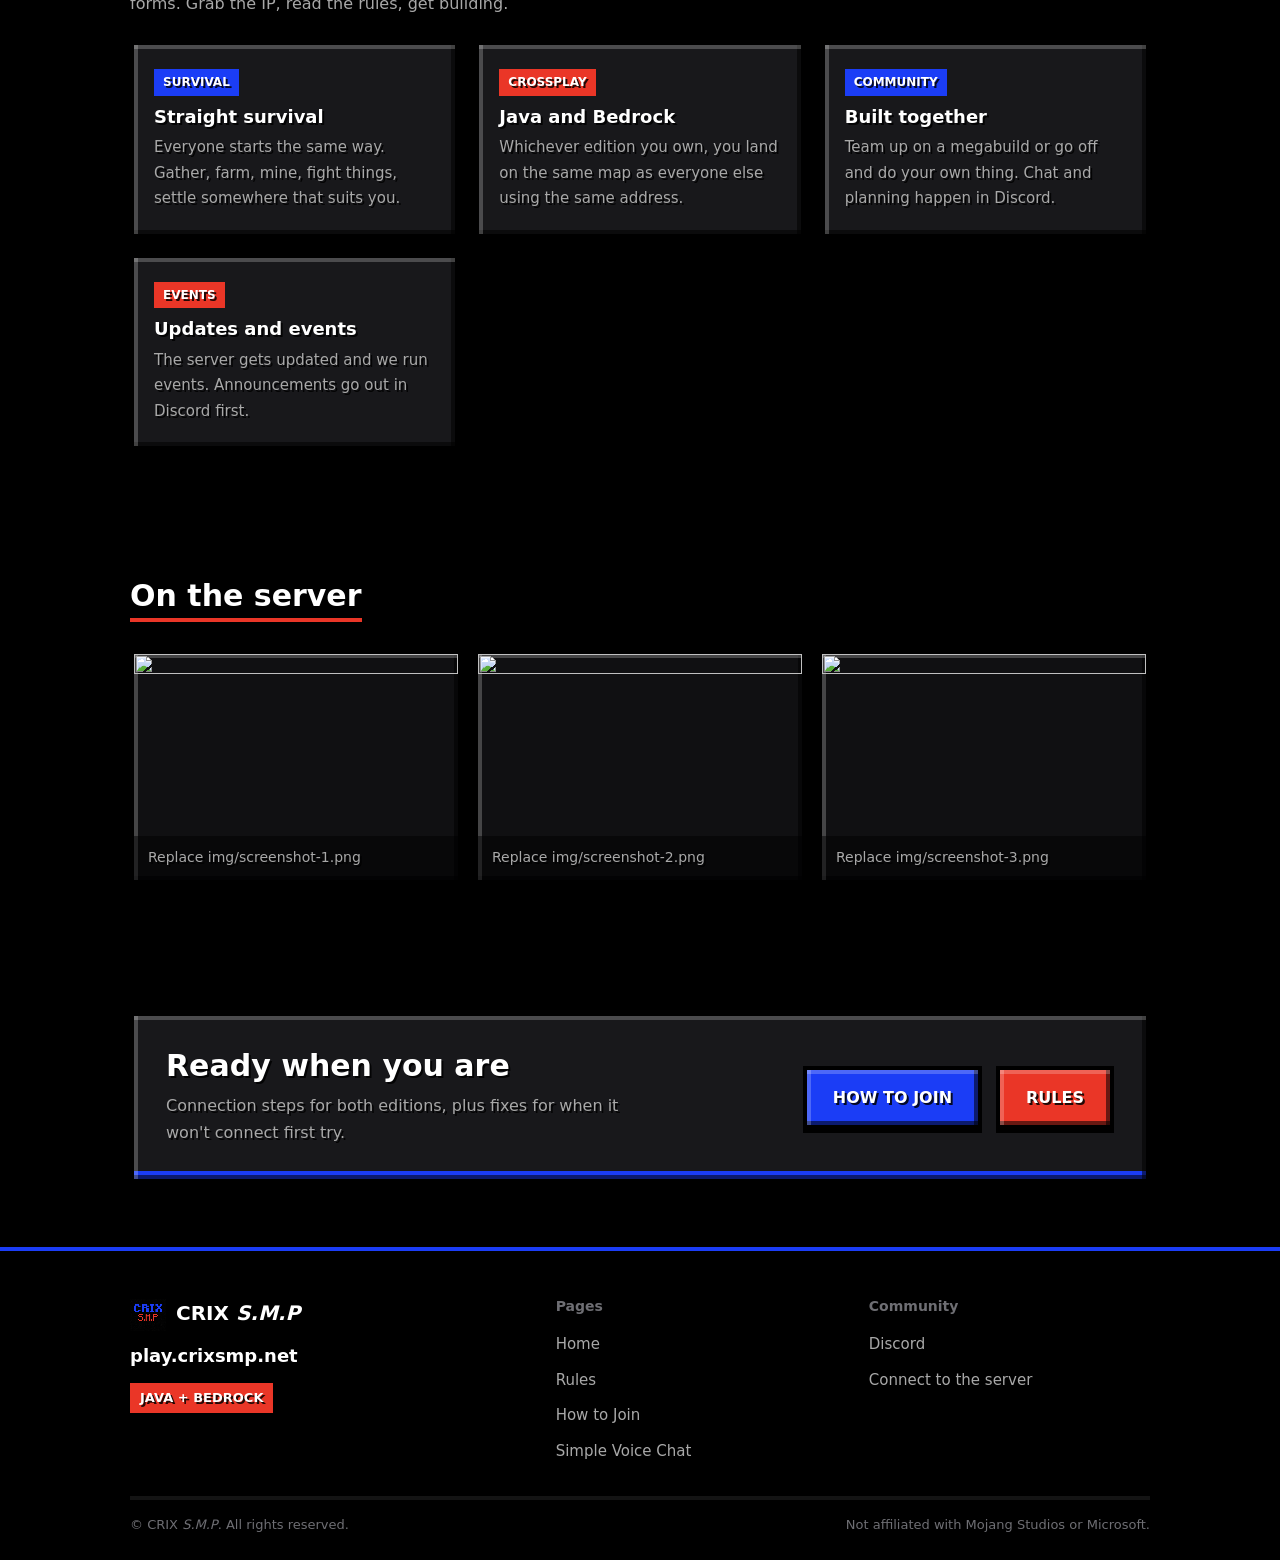
==== commit 392b1b82: "Update index.html" ====
--- a/index.html
+++ b/index.html
@@ -3,15 +3,15 @@
 <head>
 <meta charset="utf-8">
 <meta name="viewport" content="width=device-width,initial-scale=1">
-<title>CRIX SMP — Minecraft Survival Multiplayer | Java + Bedrock</title>
-<meta name="description" content="CRIX SMP is a Minecraft survival multiplayer server for Java and Bedrock. Server IP: play.crixsmp.net. Live player count and connection instructions.">
+<title>CRIX S.M.P — Minecraft Survival Multiplayer | Java + Bedrock</title>
+<meta name="description" content="CRIX S.M.P is a Minecraft survival multiplayer server for Java and Bedrock. Server IP: play.crixsmp.net. Live player count and connection instructions.">
 <link rel="canonical" href="https://crixsmp.net/">
 <meta name="theme-color" content="#000000">
 <link rel="icon" href="/crixsmplogo.png" type="image/png">
 <link rel="apple-touch-icon" href="/crixsmplogo.png">
 <meta property="og:type" content="website">
-<meta property="og:site_name" content="CRIX SMP">
-<meta property="og:title" content="CRIX SMP — Minecraft Survival Multiplayer">
+<meta property="og:site_name" content="CRIX S.M.P">
+<meta property="og:title" content="CRIX S.M.P — Minecraft Survival Multiplayer">
 <meta property="og:description" content="Survival SMP with Java and Bedrock crossplay. Join at play.crixsmp.net.">
 <meta property="og:url" content="https://crixsmp.net/">
 <meta property="og:image" content="https://crixsmp.net/crixsmplogo.png">
@@ -22,7 +22,7 @@
 
 <header>
   <div class="wrap bar">
-    <a class="brand" href="/"><img src="/crixsmplogo.png" alt="" width="36" height="36"><span>CRIX SMP</span></a>
+    <a class="brand" href="/"><img src="/crixsmplogo.png" alt="" width="36" height="36"><span class="crix">CRIX <i>S.M.P</i></span></a>
     <div class="tools">
       <nav>
         <a class="active" href="/">Home</a>
@@ -41,9 +41,9 @@
 
 <section class="hero">
   <div class="wrap">
-    <img class="logo" src="/crixsmplogo.png" alt="CRIX SMP" width="120" height="120">
+    <img class="logo" src="/crixsmplogo.png" alt="CRIX S.M.P" width="120" height="120">
     <div class="editions"><span>JAVA</span><span>+</span><span>BEDROCK</span></div>
-    <h1>CRIX <em>SMP</em></h1>
+    <h1 class="crix">CRIX <i>S.M.P</i></h1>
     <div id="splash">Java and Bedrock!</div>
     <p class="tagline">A Minecraft Survival Multiplayer Server</p>
     <p class="lead">
@@ -81,7 +81,7 @@
       <div class="main">
         <div class="icon"><img src="/crixsmplogo.png" alt="" width="56" height="56"></div>
         <div class="meta">
-          <div class="name">CRIX SMP <span class="tag" id="state"><em></em>Checking</span></div>
+          <div class="name"><span class="crix">CRIX <i>S.M.P</i></span> <span class="tag" id="state"><em></em>Checking</span></div>
           <div class="motd" id="motd">Pinging the server...</div>
         </div>
         <div class="count">
@@ -113,7 +113,7 @@
 
 <section>
   <div class="wrap">
-    <div class="title"><h2>What CRIX SMP is</h2></div>
+    <div class="title"><h2>What <span class="crix">CRIX <i>S.M.P</i></span> is</h2></div>
     <p class="lead">
       A survival server built around the people playing on it. No application, no forms. Grab
       the IP, read the rules, get building.
@@ -188,7 +188,7 @@
   <div class="wrap">
     <div class="fgrid">
       <div>
-        <a class="brand" href="/"><img src="/crixsmplogo.png" alt="" width="36" height="36"><span>CRIX SMP</span></a>
+        <a class="brand" href="/"><img src="/crixsmplogo.png" alt="" width="36" height="36"><span class="crix">CRIX <i>S.M.P</i></span></a>
         <div class="ipline" data-ip>play.crixsmp.net</div>
         <span class="plat">JAVA + BEDROCK</span>
       </div>
@@ -210,7 +210,7 @@
       </div>
     </div>
     <div class="bottom">
-      <span>&copy; CRIX SMP. All rights reserved.</span>
+      <span>&copy; <span class="crix">CRIX <i>S.M.P</i></span>. All rights reserved.</span>
       <span>Not affiliated with Mojang Studios or Microsoft.</span>
     </div>
   </div>
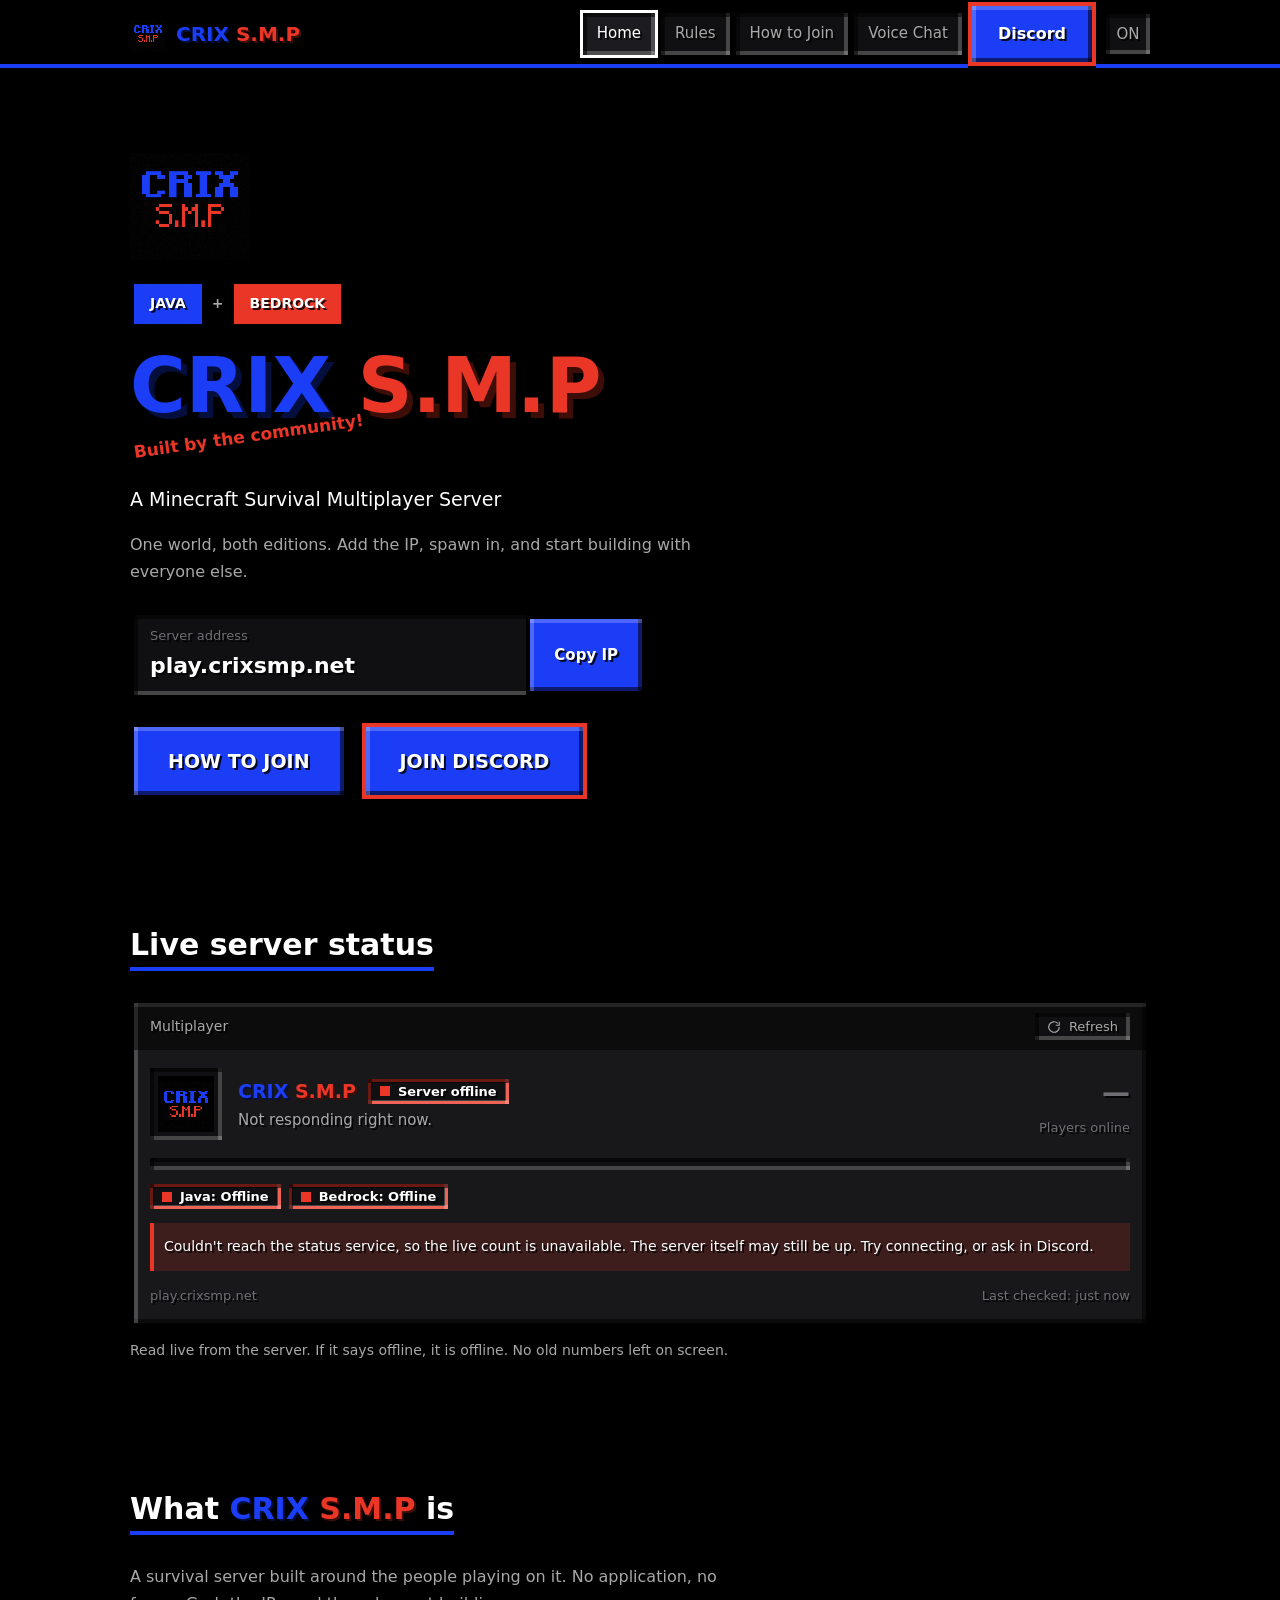
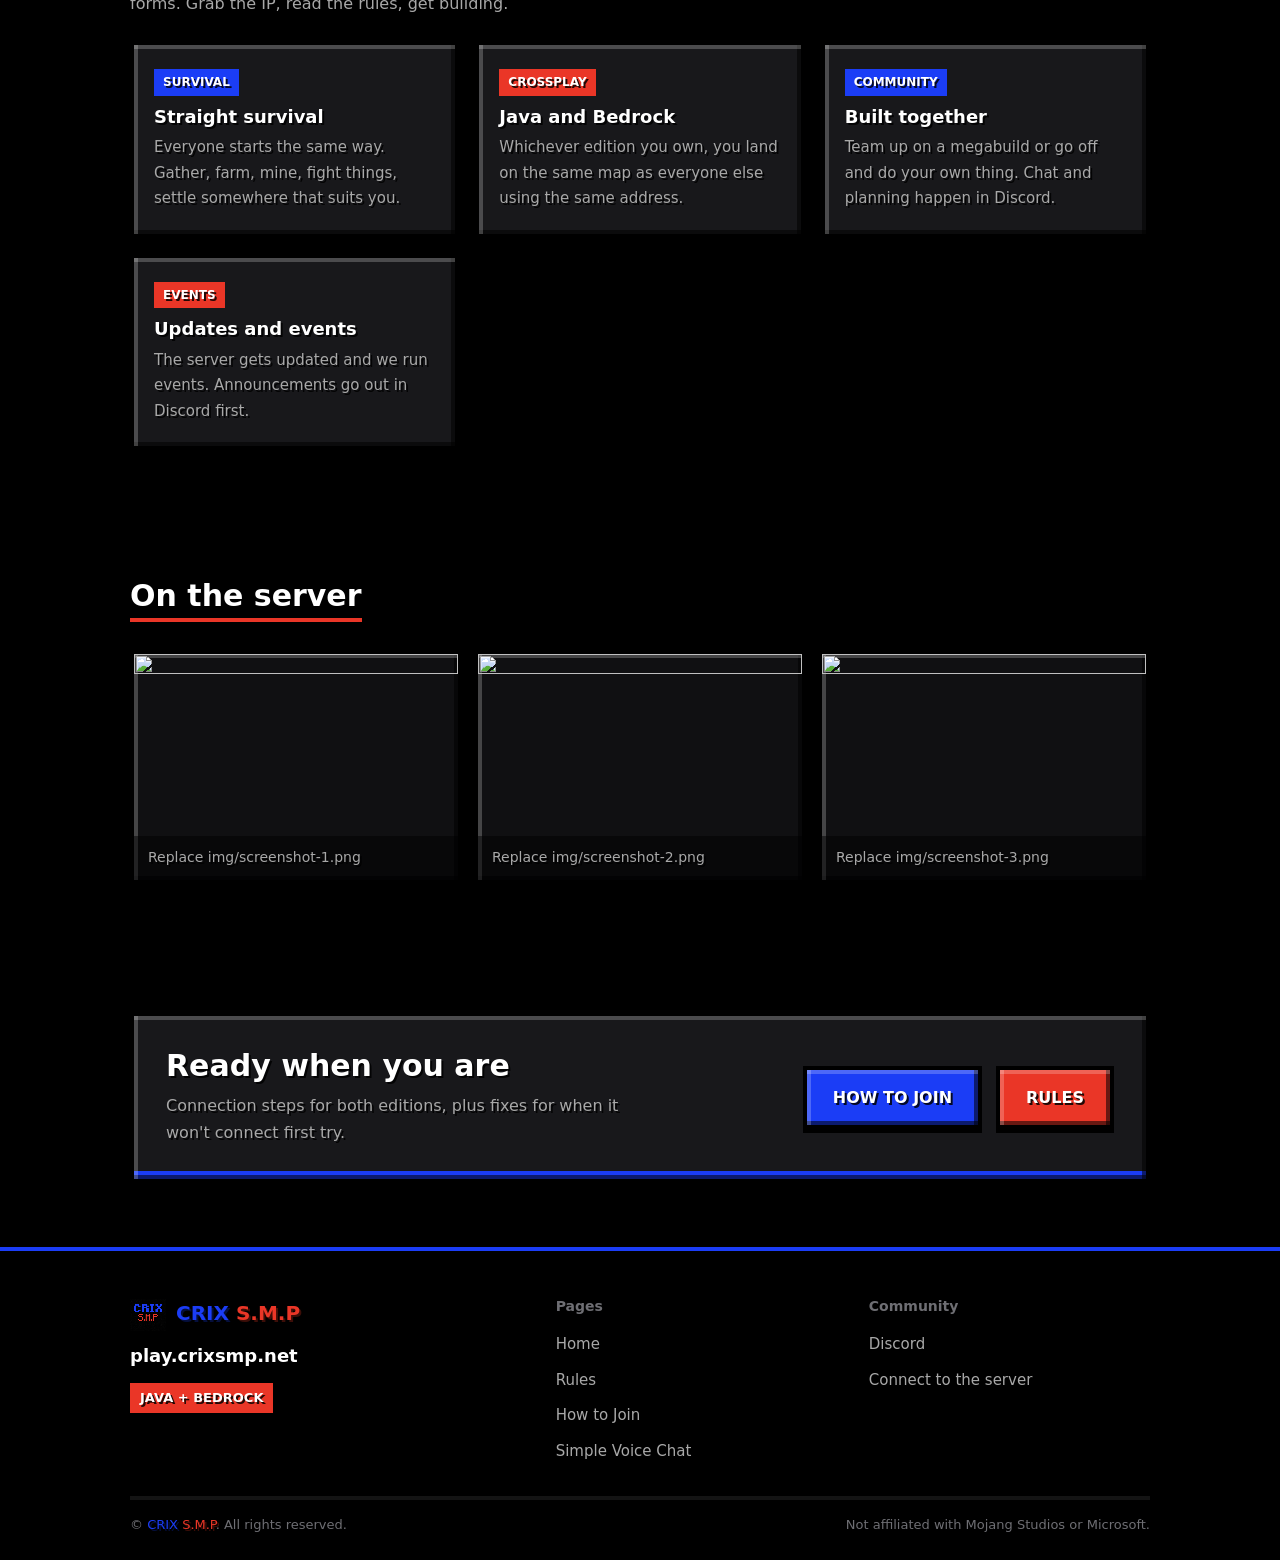
==== commit e1e1864f: "Update index.html" ====
--- a/index.html
+++ b/index.html
@@ -3,7 +3,7 @@
 <head>
 <meta charset="utf-8">
 <meta name="viewport" content="width=device-width,initial-scale=1">
-<title>CRIX S.M.P — Minecraft Survival Multiplayer | Java + Bedrock</title>
+<title>CRIX SMP</title>
 <meta name="description" content="CRIX S.M.P is a Minecraft survival multiplayer server for Java and Bedrock. Server IP: play.crixsmp.net. Live player count and connection instructions.">
 <link rel="canonical" href="https://crixsmp.net/">
 <meta name="theme-color" content="#000000">
--- a/style.css
+++ b/style.css
@@ -1,5 +1,5 @@
 /* ============================================================
-   CRIX SMP
+   CRIX S.M.P
    Built on Minecraft's own GUI language: 4px bevels, hard text
    shadows, inventory slots, hotbar selection. Everything sits on
    a 4px pixel grid, nothing is rounded, nothing is blurred.
@@ -111,6 +111,17 @@
 .panel.blue > .head{ background:var(--blue); }
 .panel.red  > .head{ background:var(--red); }
 
+/* ---------- the wordmark ----------
+   CRIX is always blue, S.M.P is always red, everywhere it appears.
+   Shadows are darkened versions of each colour, the way Minecraft
+   draws text shadow, so the mark never renders white. */
+.crix{ color:var(--blue); text-shadow:2px 2px 0 #050f3d; }
+.crix i{ font-style:normal; color:var(--red); text-shadow:2px 2px 0 #3d0e08; }
+
+/* bigger mark, bigger shadow */
+.hero h1.crix{ text-shadow:6px 6px 0 #050f3d; }
+.hero h1.crix i{ text-shadow:6px 6px 0 #3d0e08; }
+
 /* ---------- header / hotbar nav ---------- */
 header{
   position:sticky; top:0; z-index:60;
@@ -124,7 +135,7 @@
 
 .brand{ display:flex; align-items:center; gap:10px; font-size:20px; font-weight:700; }
 .brand img{ width:36px; height:36px; }
-.brand:hover span{ color:var(--blue); }
+.brand:hover{ filter:brightness(1.25); }
 
 nav{ display:flex; align-items:center; gap:6px; }
 /* each link is a hotbar slot; the current page is the selected slot */
@@ -194,11 +205,7 @@
 
 .hero .logo{ width:120px; margin-bottom:20px; }
 
-.hero h1{
-  font-size:76px; line-height:1;
-  text-shadow:6px 6px 0 var(--blue);   /* title-screen treatment */
-}
-.hero h1 em{ font-style:normal; color:var(--white); text-shadow:6px 6px 0 var(--red); }
+.hero h1{ font-size:76px; line-height:1; }
 
 /* splash text, angled and pulsing, exactly like the title screen */
 #splash{
@@ -424,8 +431,9 @@
   }
   nav.open{ display:flex; }
   nav a{ padding:14px; font-size:16px; }
-  .hero h1{ font-size:52px; text-shadow:4px 4px 0 var(--blue); }
-  .hero h1 em{ text-shadow:4px 4px 0 var(--red); }
+  .hero h1{ font-size:52px; }
+  .hero h1.crix{ text-shadow:4px 4px 0 #050f3d; }
+  .hero h1.crix i{ text-shadow:4px 4px 0 #3d0e08; }
   h1{ font-size:32px; }
   h2{ font-size:25px; }
   .fgrid{ grid-template-columns:1fr; }
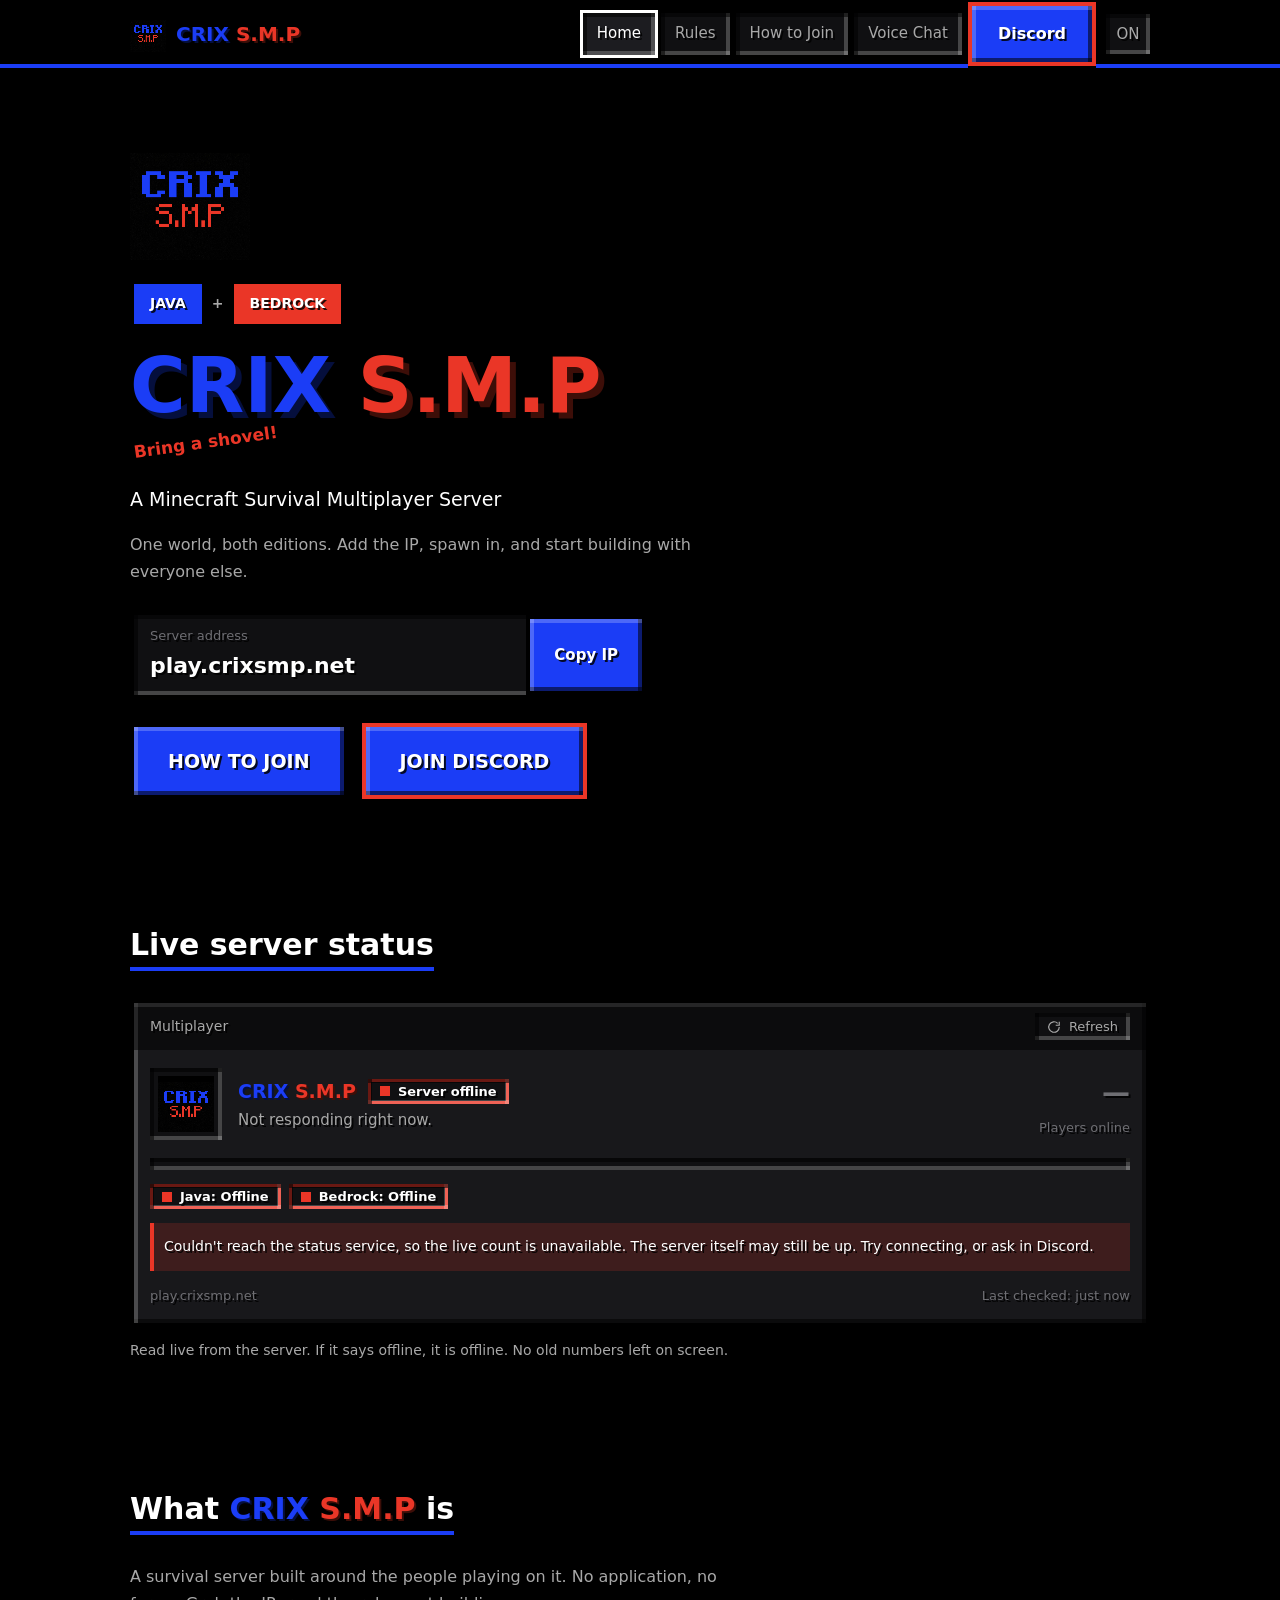
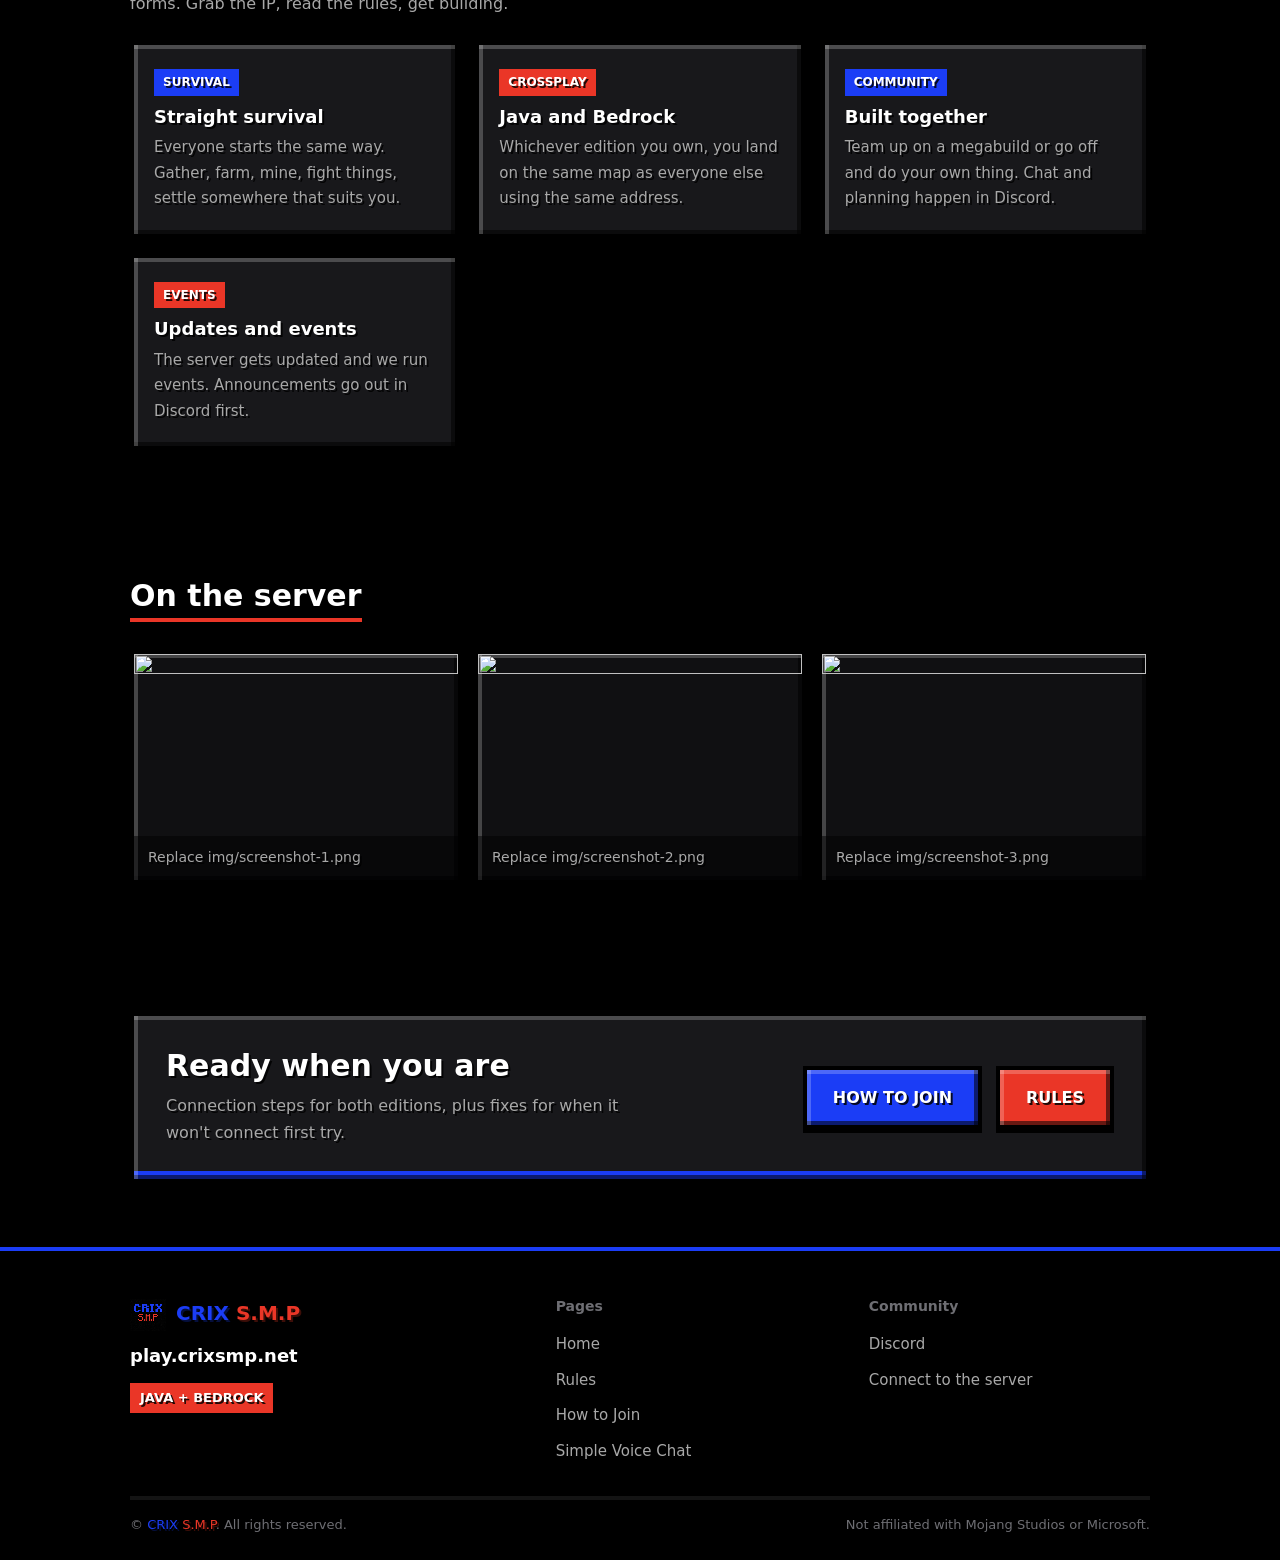
==== commit 0436d3d7: "Update page title and Open Graph metadata" ====
--- a/index.html
+++ b/index.html
@@ -3,7 +3,7 @@
 <head>
 <meta charset="utf-8">
 <meta name="viewport" content="width=device-width,initial-scale=1">
-<title>CRIX SMP</title>
+<title>CRIX S.M.P | OFFICIAL SITE</title>
 <meta name="description" content="CRIX S.M.P is a Minecraft survival multiplayer server for Java and Bedrock. Server IP: play.crixsmp.net. Live player count and connection instructions.">
 <link rel="canonical" href="https://crixsmp.net/">
 <meta name="theme-color" content="#000000">
@@ -11,7 +11,7 @@
 <link rel="apple-touch-icon" href="/crixsmplogo.png">
 <meta property="og:type" content="website">
 <meta property="og:site_name" content="CRIX S.M.P">
-<meta property="og:title" content="CRIX S.M.P — Minecraft Survival Multiplayer">
+<meta property="og:title" content="CRIX S.M.P | OFFICIAL SITE">
 <meta property="og:description" content="Survival SMP with Java and Bedrock crossplay. Join at play.crixsmp.net.">
 <meta property="og:url" content="https://crixsmp.net/">
 <meta property="og:image" content="https://crixsmp.net/crixsmplogo.png">
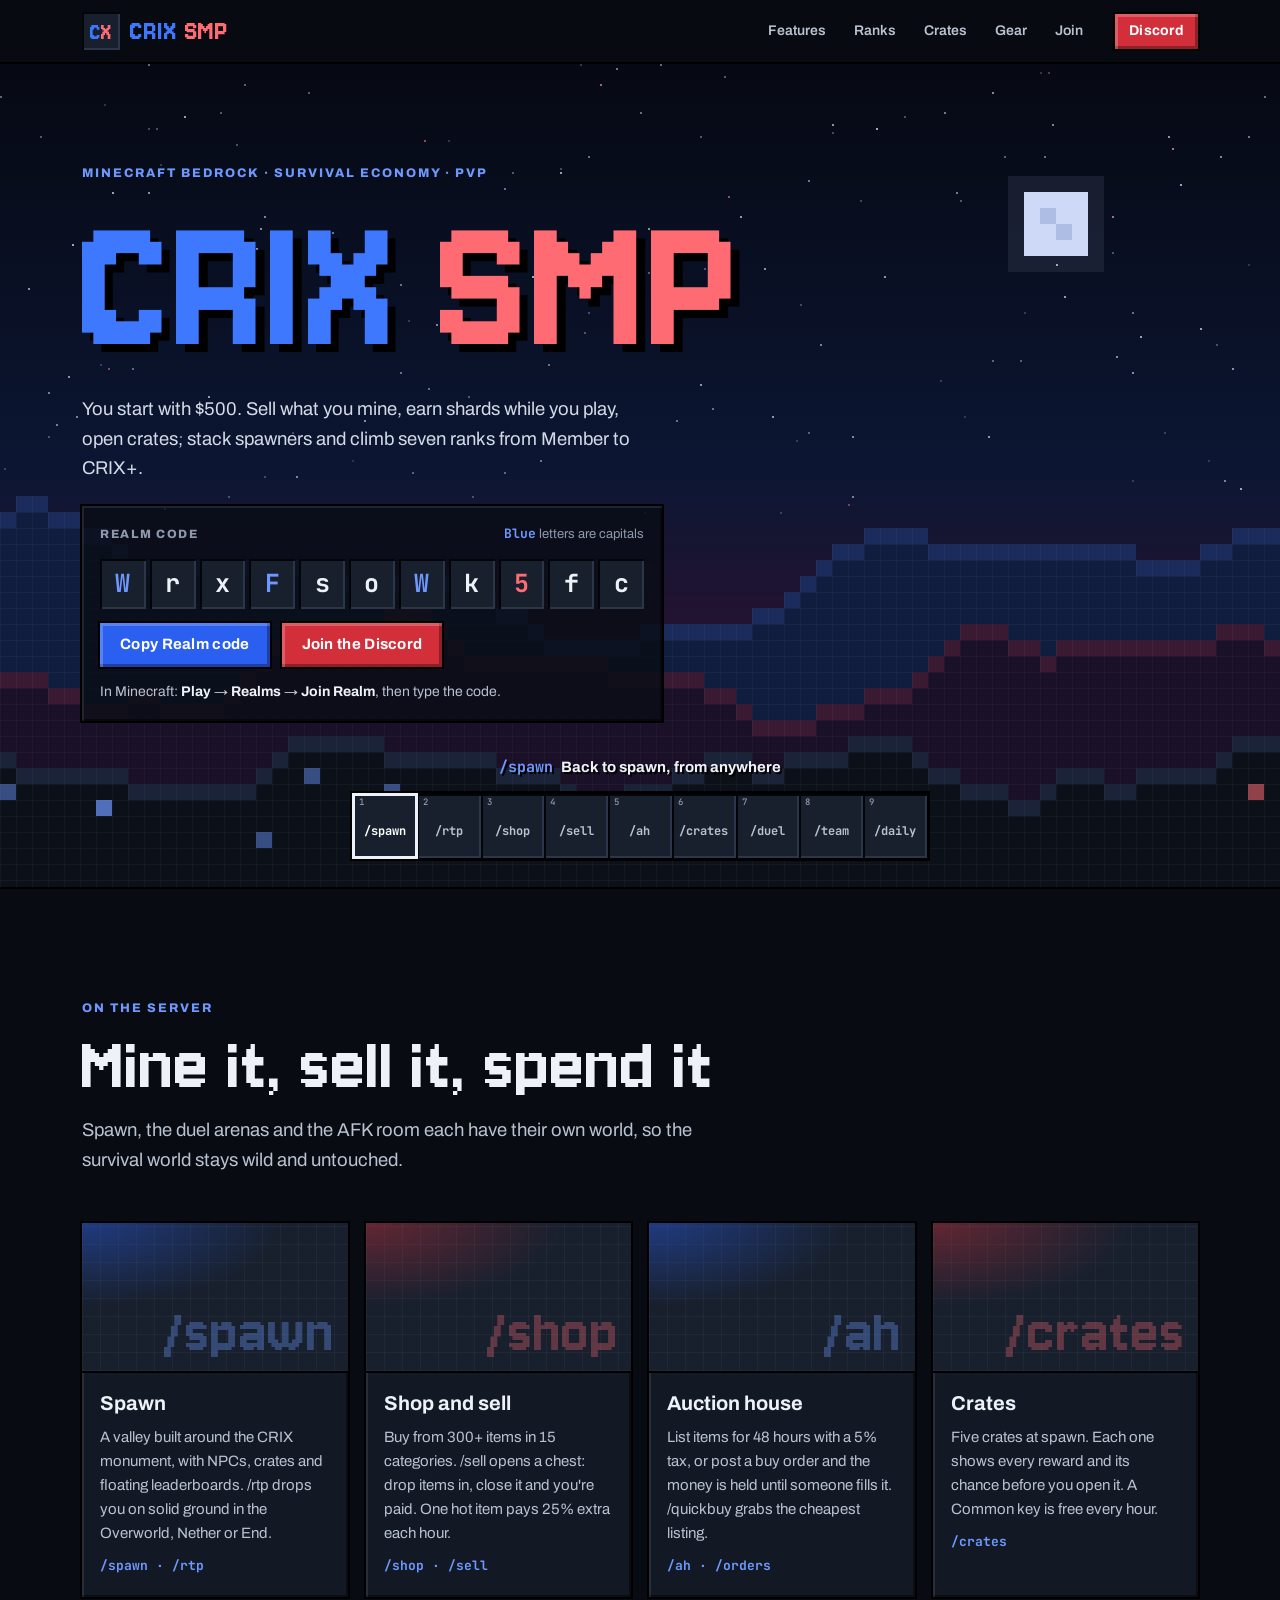
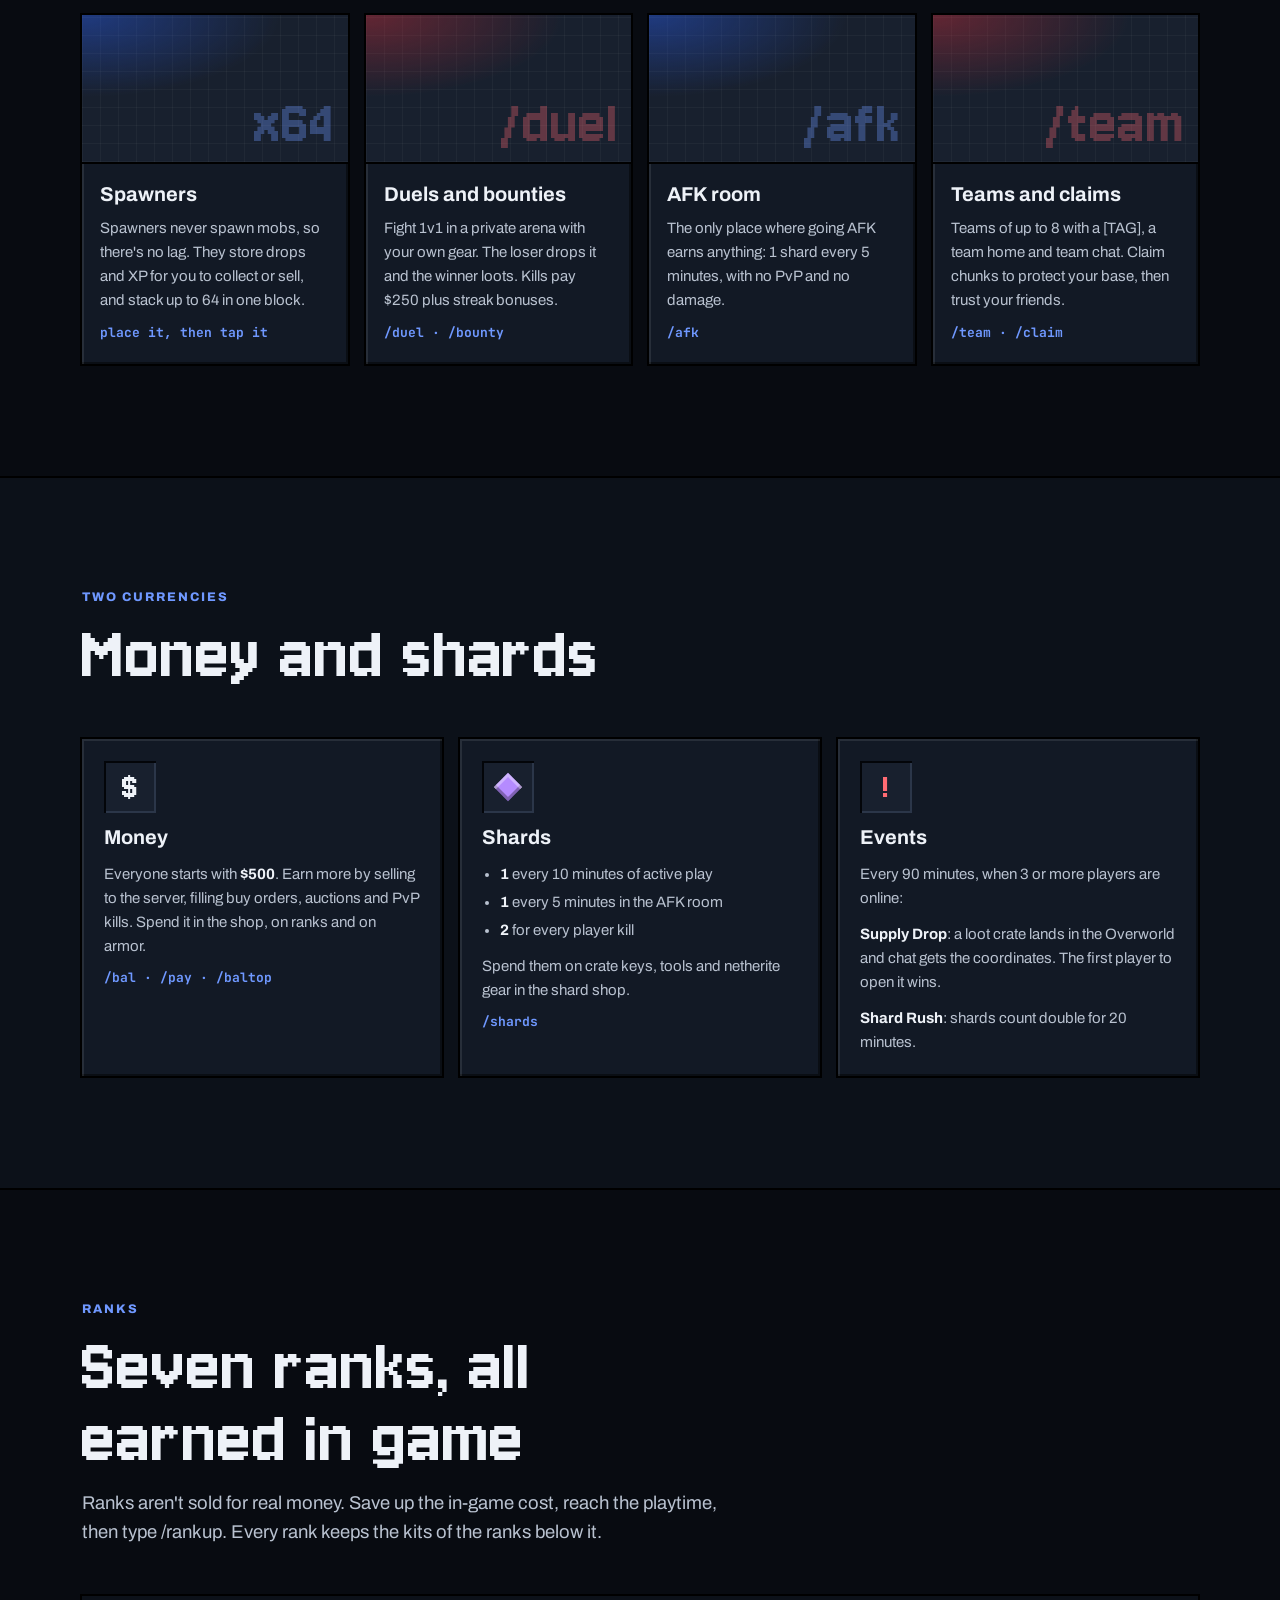
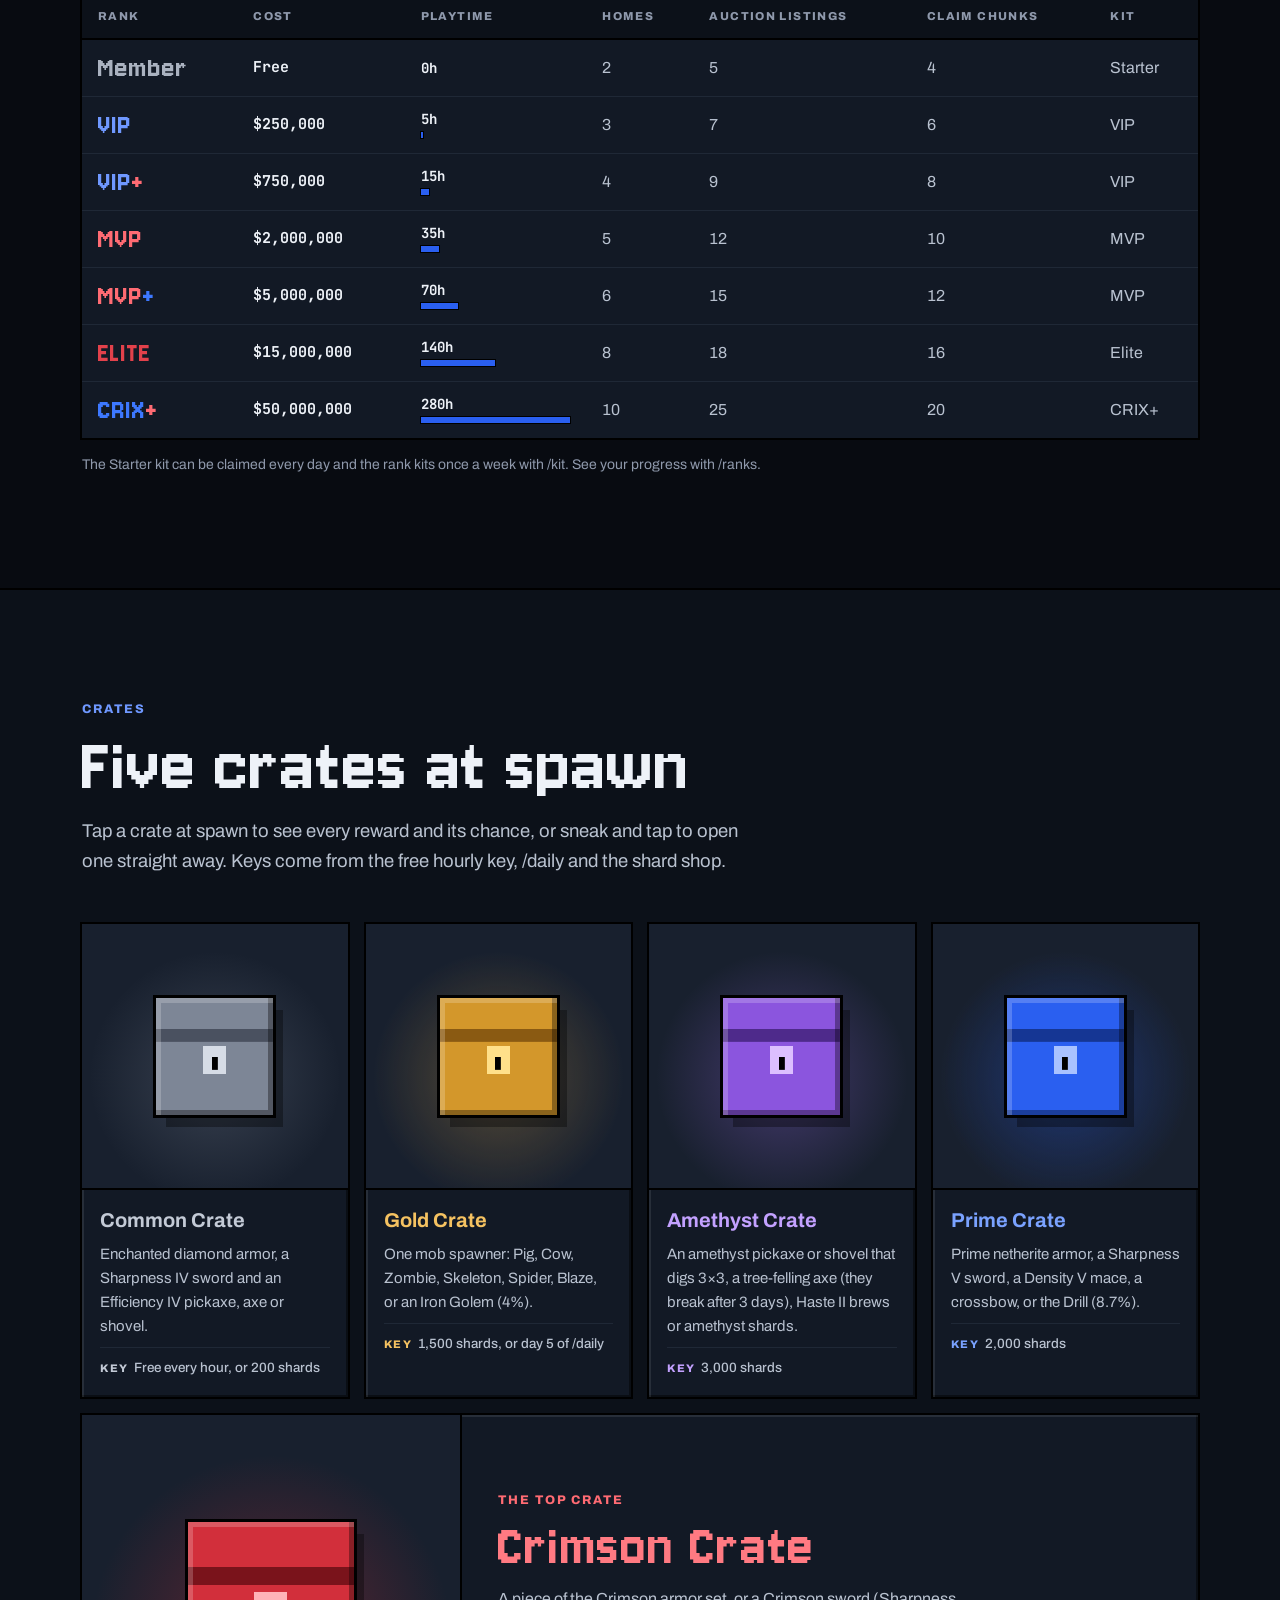
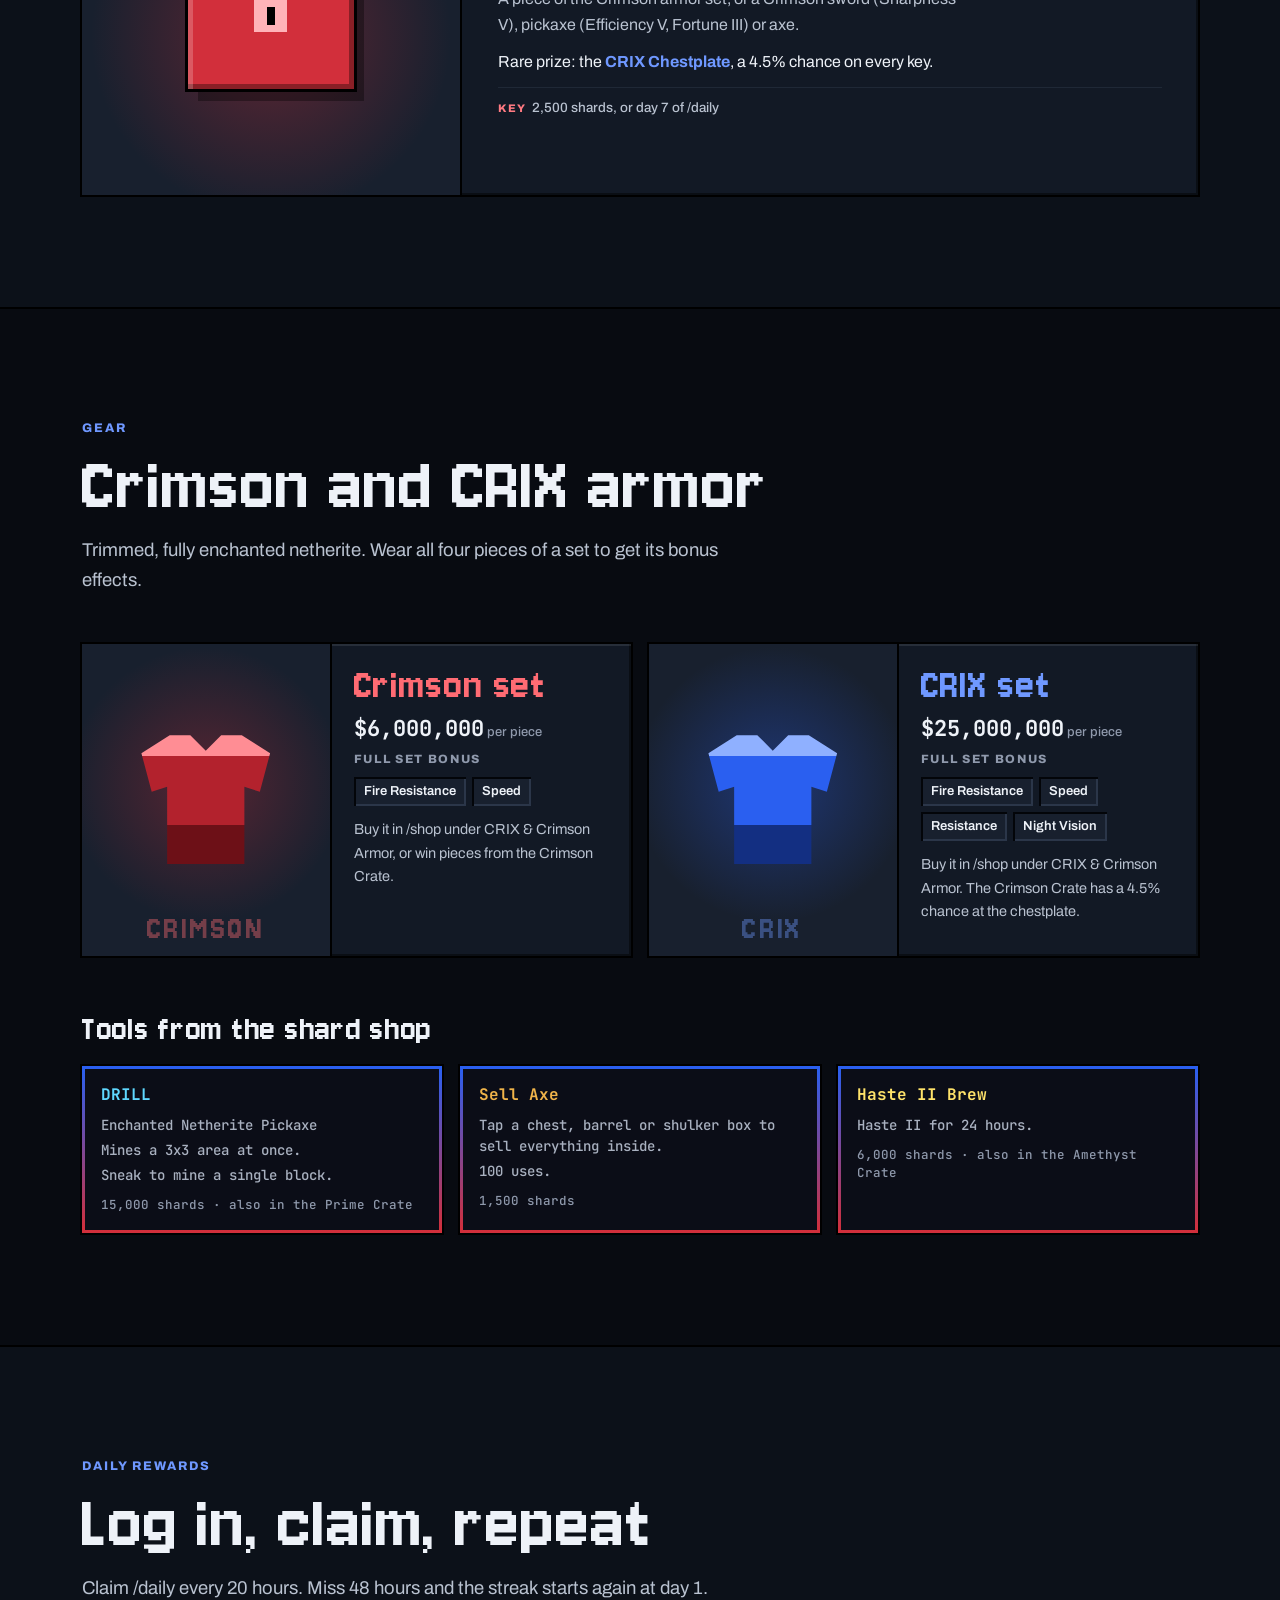
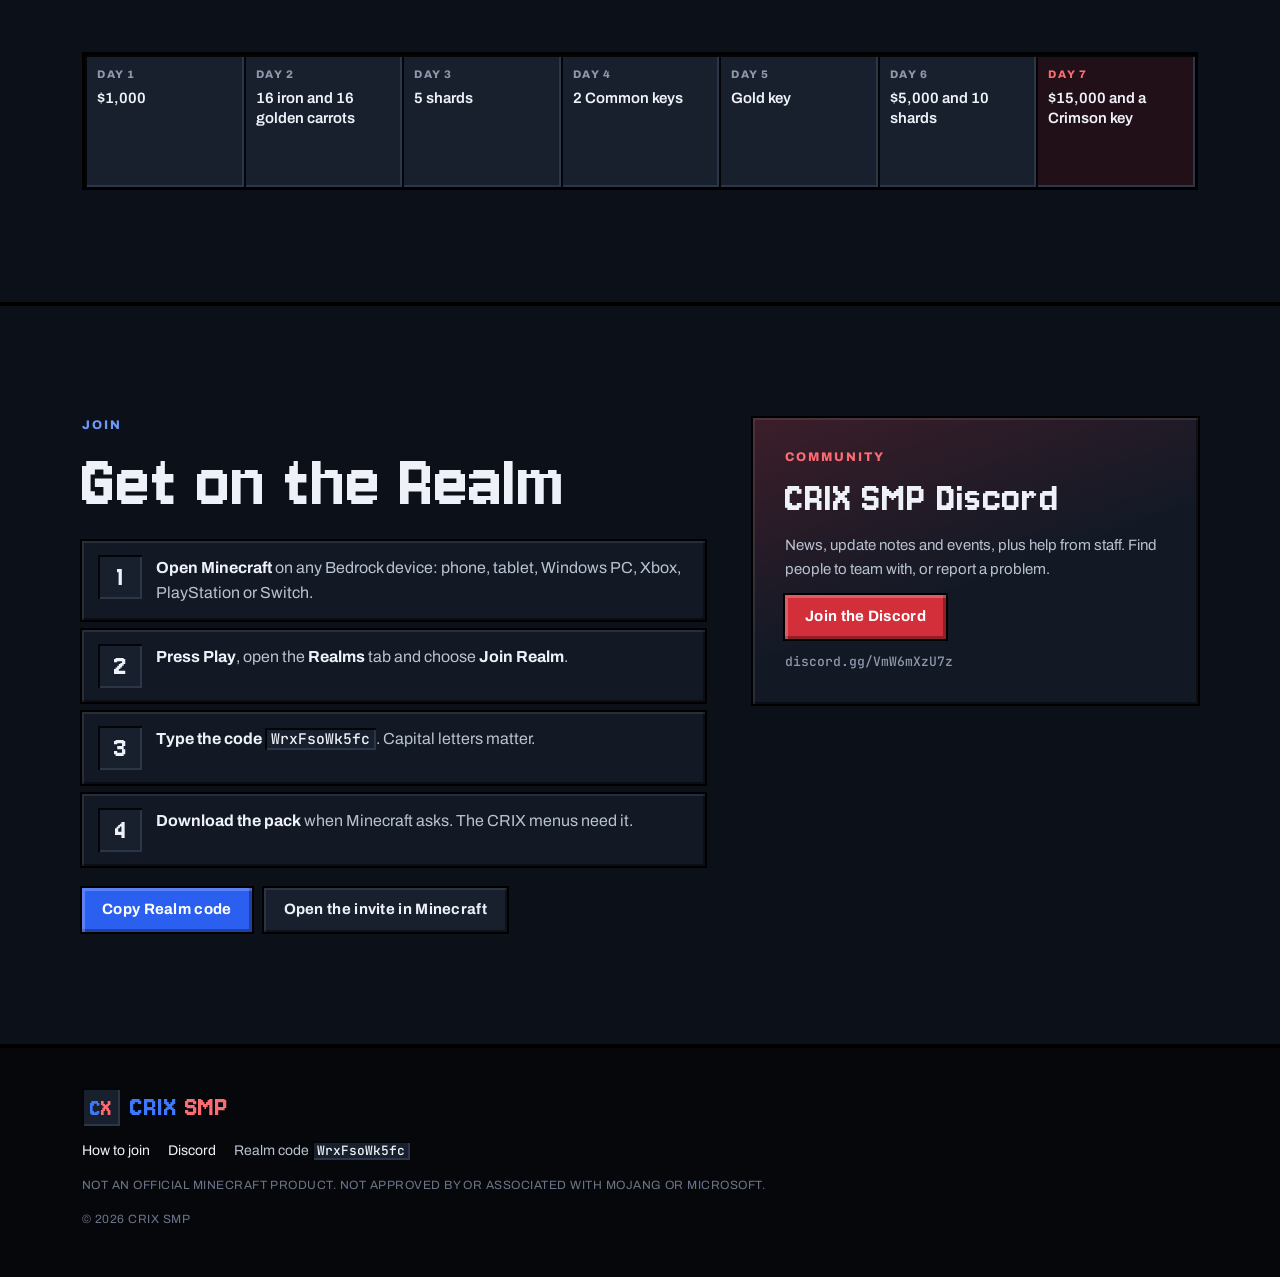
==== commit c08f35a7: "Add files via upload" ====
--- a/index.html
+++ b/index.html
@@ -1,221 +1,375 @@
-<!DOCTYPE html>
+<!doctype html>
 <html lang="en">
 <head>
 <meta charset="utf-8">
-<meta name="viewport" content="width=device-width,initial-scale=1">
-<title>CRIX S.M.P | OFFICIAL SITE</title>
-<meta name="description" content="CRIX S.M.P is a Minecraft survival multiplayer server for Java and Bedrock. Server IP: play.crixsmp.net. Live player count and connection instructions.">
-<link rel="canonical" href="https://crixsmp.net/">
-<meta name="theme-color" content="#000000">
-<link rel="icon" href="/crixsmplogo.png" type="image/png">
-<link rel="apple-touch-icon" href="/crixsmplogo.png">
+<meta name="viewport" content="width=device-width, initial-scale=1">
+<title>CRIX SMP · Minecraft Bedrock survival server</title>
+<meta name="description" content="CRIX SMP is a Minecraft Bedrock survival server with its own economy, crates, spawners, seven ranks and 1v1 duels. Realm code WrxFsoWk5fc.">
+<meta name="theme-color" content="#080b11">
+<!-- Link previews (Discord etc.). If the site moves to another address, change the two https://crixsmp.vercel.app links below. -->
 <meta property="og:type" content="website">
-<meta property="og:site_name" content="CRIX S.M.P">
-<meta property="og:title" content="CRIX S.M.P | OFFICIAL SITE">
-<meta property="og:description" content="Survival SMP with Java and Bedrock crossplay. Join at play.crixsmp.net.">
-<meta property="og:url" content="https://crixsmp.net/">
-<meta property="og:image" content="https://crixsmp.net/crixsmplogo.png">
+<meta property="og:site_name" content="CRIX SMP">
+<meta property="og:title" content="CRIX SMP">
+<meta property="og:description" content="CRIX SMP is a Minecraft Bedrock survival server with its own economy, crates, spawners, seven ranks and 1v1 duels. Realm code WrxFsoWk5fc.">
+<meta property="og:url" content="https://crixsmp.vercel.app/">
+<meta property="og:image" content="https://crixsmp.vercel.app/images/banner.png">
 <meta name="twitter:card" content="summary_large_image">
-<link rel="stylesheet" href="/style.css">
+<link rel="icon" href="images/favicon.png">
+<link rel="preconnect" href="https://fonts.googleapis.com">
+<link rel="preconnect" href="https://fonts.gstatic.com" crossorigin>
+<link rel="stylesheet" href="https://fonts.googleapis.com/css2?family=Archivo:wght@400;500;600;700;800&family=JetBrains+Mono:wght@500;700&family=Jersey+10&display=swap">
+<link rel="stylesheet" href="style.css">
 </head>
 <body>
 
-<header>
+<a class="skip" href="#join">Skip to how to join</a>
+
+<header class="top">
+  <div class="wrap top-in">
+    <a class="brand" href="#top" aria-label="CRIX SMP, back to top">
+      <span class="logo pic" data-img="logo" data-size="512×512, square" data-alt="CRIX SMP logo"><span class="ph" aria-hidden="true"><span class="b">C</span><span class="r">X</span></span></span>
+      <span class="word"><span class="b">CRIX</span> <span class="r">SMP</span></span>
+    </a>
+    <nav class="nav" aria-label="Sections">
+      <a href="#features">Features</a>
+      <a href="#ranks">Ranks</a>
+      <a href="#crates">Crates</a>
+      <a href="#gear">Gear</a>
+      <a href="#join">Join</a>
+    </nav>
+    <a class="btn btn-sm btn-red" data-link="discord" href="https://discord.gg/VmW6mXzU7z" target="_blank" rel="noopener">Discord</a>
+  </div>
+</header>
+
+<main id="top">
+<section class="hero" aria-labelledby="hero-title">
+  <div class="hero-media pic" data-img="hero" data-size="1920×1080" data-alt="">
+    <canvas id="terrain" aria-hidden="true"></canvas>
+  </div>
+  <div class="wrap hero-in">
+    <p class="eyebrow">Minecraft Bedrock · Survival economy · PvP</p>
+    <h1 class="logotype" id="hero-title" aria-label="CRIX SMP"><span class="b" aria-hidden="true"><i style="--i:0">C</i><i style="--i:1">R</i><i style="--i:2">I</i><i style="--i:3">X</i></span><span class="r" aria-hidden="true"><i style="--i:5">S</i><i style="--i:6">M</i><i style="--i:7">P</i></span></h1>
+    <p class="lead">You start with $500. Sell what you mine, earn shards while you play, open crates, stack spawners and climb seven ranks from Member to CRIX+.</p>
+    <div class="realm">
+      <div class="realm-top">
+        <span class="label">Realm code</span>
+        <span class="legend"><b>Blue</b> letters are capitals</span>
+      </div>
+      <div class="code" data-code role="img" aria-label="Realm code WrxFsoWk5fc"><span class="up">W</span><span>r</span><span>x</span><span class="up">F</span><span>s</span><span>o</span><span class="up">W</span><span>k</span><span class="num">5</span><span>f</span><span>c</span></div>
+      <div class="actions">
+        <button class="btn" type="button" data-copy>Copy Realm code</button>
+        <a class="btn btn-red" data-link="discord" href="https://discord.gg/VmW6mXzU7z" target="_blank" rel="noopener">Join the Discord</a>
+      </div>
+      <p class="how">In Minecraft: <b>Play</b> → <b>Realms</b> → <b>Join Realm</b>, then type the code.</p>
+    </div>
+  </div>
   <div class="wrap bar">
-    <a class="brand" href="/"><img src="/crixsmplogo.png" alt="" width="36" height="36"><span class="crix">CRIX <i>S.M.P</i></span></a>
+    <p class="held" id="held" aria-live="polite"><span class="held-cmd">/spawn</span>Back to spawn, from anywhere</p>
+    <div class="hotbar" role="group" aria-label="Main commands. Press 1 to 9 to switch.">
+      <button type="button" aria-pressed="true" data-what="Back to spawn, from anywhere"><span class="n">1</span>/spawn</button>
+      <button type="button" aria-pressed="false" data-what="A random spot in the Overworld, Nether or End"><span class="n">2</span>/rtp</button>
+      <button type="button" aria-pressed="false" data-what="Buy from 300+ items in 15 categories"><span class="n">3</span>/shop</button>
+      <button type="button" aria-pressed="false" data-what="Drop items in the chest, close it, get paid"><span class="n">4</span>/sell</button>
+      <button type="button" aria-pressed="false" data-what="Auction house: buy and sell with players"><span class="n">5</span>/ah</button>
+      <button type="button" aria-pressed="false" data-what="Open crates. A Common key is free every hour"><span class="n">6</span>/crates</button>
+      <button type="button" aria-pressed="false" data-what="1v1 in a private arena. The winner loots"><span class="n">7</span>/duel</button>
+      <button type="button" aria-pressed="false" data-what="Team up with up to 8 players"><span class="n">8</span>/team</button>
+      <button type="button" aria-pressed="false" data-what="Daily reward with a 7-day streak"><span class="n">9</span>/daily</button>
+    </div>
+  </div>
+</section>
+
+<section class="block" id="features" aria-labelledby="features-title">
+  <div class="wrap">
+    <div class="head">
+      <p class="eyebrow">On the server</p>
+      <h2 id="features-title">Mine it, sell it, spend it</h2>
+      <p class="lead">Spawn, the duel arenas and the AFK room each have their own world, so the survival world stays wild and untouched.</p>
+    </div>
+    <div class="features">
+      <article class="feature">
+        <div class="pic shot t-blue" data-img="spawn" data-size="1280×720" data-alt="The CRIX SMP spawn"><span class="ph" aria-hidden="true">/spawn</span></div>
+        <div class="txt"><h3>Spawn</h3><p class="desc">A valley built around the CRIX monument, with NPCs, crates and floating leaderboards. /rtp drops you on solid ground in the Overworld, Nether or End.</p><p class="cmd">/spawn · /rtp</p></div>
+      </article>
+      <article class="feature">
+        <div class="pic shot t-red" data-img="shop" data-size="1280×720" data-alt="The /shop menu"><span class="ph" aria-hidden="true">/shop</span></div>
+        <div class="txt"><h3>Shop and sell</h3><p class="desc">Buy from 300+ items in 15 categories. /sell opens a chest: drop items in, close it and you're paid. One hot item pays 25% extra each hour.</p><p class="cmd">/shop · /sell</p></div>
+      </article>
+      <article class="feature">
+        <div class="pic shot t-blue" data-img="auction" data-size="1280×720" data-alt="The auction house"><span class="ph" aria-hidden="true">/ah</span></div>
+        <div class="txt"><h3>Auction house</h3><p class="desc">List items for 48 hours with a 5% tax, or post a buy order and the money is held until someone fills it. /quickbuy grabs the cheapest listing.</p><p class="cmd">/ah · /orders</p></div>
+      </article>
+      <article class="feature">
+        <div class="pic shot t-red" data-img="crates" data-size="1280×720" data-alt="Crates at spawn"><span class="ph" aria-hidden="true">/crates</span></div>
+        <div class="txt"><h3>Crates</h3><p class="desc">Five crates at spawn. Each one shows every reward and its chance before you open it. A Common key is free every hour.</p><p class="cmd">/crates</p></div>
+      </article>
+      <article class="feature">
+        <div class="pic shot t-blue" data-img="spawners" data-size="1280×720" data-alt="Stacked spawners"><span class="ph" aria-hidden="true">x64</span></div>
+        <div class="txt"><h3>Spawners</h3><p class="desc">Spawners never spawn mobs, so there's no lag. They store drops and XP for you to collect or sell, and stack up to 64 in one block.</p><p class="cmd">place it, then tap it</p></div>
+      </article>
+      <article class="feature">
+        <div class="pic shot t-red" data-img="duels" data-size="1280×720" data-alt="A duel arena"><span class="ph" aria-hidden="true">/duel</span></div>
+        <div class="txt"><h3>Duels and bounties</h3><p class="desc">Fight 1v1 in a private arena with your own gear. The loser drops it and the winner loots. Kills pay $250 plus streak bonuses.</p><p class="cmd">/duel · /bounty</p></div>
+      </article>
+      <article class="feature">
+        <div class="pic shot t-blue" data-img="afk" data-size="1280×720" data-alt="The AFK room"><span class="ph" aria-hidden="true">/afk</span></div>
+        <div class="txt"><h3>AFK room</h3><p class="desc">The only place where going AFK earns anything: 1 shard every 5 minutes, with no PvP and no damage.</p><p class="cmd">/afk</p></div>
+      </article>
+      <article class="feature">
+        <div class="pic shot t-red" data-img="teams" data-size="1280×720" data-alt="A team base"><span class="ph" aria-hidden="true">/team</span></div>
+        <div class="txt"><h3>Teams and claims</h3><p class="desc">Teams of up to 8 with a [TAG], a team home and team chat. Claim chunks to protect your base, then trust your friends.</p><p class="cmd">/team · /claim</p></div>
+      </article>
+    </div>
+  </div>
+</section>
+
+<section class="block block-alt" id="economy" aria-labelledby="economy-title">
+  <div class="wrap">
+    <div class="head">
+      <p class="eyebrow">Two currencies</p>
+      <h2 id="economy-title">Money and shards</h2>
+    </div>
+    <div class="econ">
+      <div class="cur">
+        <span class="sym sym-money" aria-hidden="true">$</span>
+        <h3>Money</h3>
+        <p class="desc">Everyone starts with <b>$500</b>. Earn more by selling to the server, filling buy orders, auctions and PvP kills. Spend it in the shop, on ranks and on armor.</p>
+        <p class="cmd">/bal · /pay · /baltop</p>
+      </div>
+      <div class="cur">
+        <span class="sym sym-shard" aria-hidden="true"><i></i></span>
+        <h3>Shards</h3>
+        <ul>
+          <li><b>1</b> every 10 minutes of active play</li>
+          <li><b>1</b> every 5 minutes in the AFK room</li>
+          <li><b>2</b> for every player kill</li>
+        </ul>
+        <p class="desc">Spend them on crate keys, tools and netherite gear in the shard shop.</p>
+        <p class="cmd">/shards</p>
+      </div>
+      <div class="cur">
+        <span class="sym sym-event" aria-hidden="true">!</span>
+        <h3>Events</h3>
+        <p class="desc">Every 90 minutes, when 3 or more players are online:</p>
+        <p class="desc"><b>Supply Drop</b>: a loot crate lands in the Overworld and chat gets the coordinates. The first player to open it wins.</p>
+        <p class="desc"><b>Shard Rush</b>: shards count double for 20 minutes.</p>
+      </div>
+    </div>
+  </div>
+</section>
+
+<section class="block" id="ranks" aria-labelledby="ranks-title">
+  <div class="wrap">
+    <div class="head">
+      <p class="eyebrow">Ranks</p>
+      <h2 id="ranks-title">Seven ranks, all earned in game</h2>
+      <p class="lead">Ranks aren't sold for real money. Save up the in-game cost, reach the playtime, then type /rankup. Every rank keeps the kits of the ranks below it.</p>
+    </div>
+    <div class="table-scroll">
+      <table>
+        <thead>
+          <tr><th scope="col">Rank</th><th scope="col">Cost</th><th scope="col">Playtime</th><th scope="col">Homes</th><th scope="col">Auction listings</th><th scope="col">Claim chunks</th><th scope="col">Kit</th></tr>
+        </thead>
+        <tbody>
+          <tr><td class="rank rk-member">Member</td><td class="cost">Free</td><td><div class="hrs"><span>0h</span></div></td><td>2</td><td>5</td><td>4</td><td>Starter</td></tr>
+          <tr><td class="rank rk-vip">VIP</td><td class="cost">$250,000</td><td><div class="hrs"><span>5h</span><i style="--h:5"></i></div></td><td>3</td><td>7</td><td>6</td><td>VIP</td></tr>
+          <tr><td class="rank rk-vip">VIP<span class="r">+</span></td><td class="cost">$750,000</td><td><div class="hrs"><span>15h</span><i style="--h:15"></i></div></td><td>4</td><td>9</td><td>8</td><td>VIP</td></tr>
+          <tr><td class="rank rk-mvp">MVP</td><td class="cost">$2,000,000</td><td><div class="hrs"><span>35h</span><i style="--h:35"></i></div></td><td>5</td><td>12</td><td>10</td><td>MVP</td></tr>
+          <tr><td class="rank rk-mvp">MVP<span class="b">+</span></td><td class="cost">$5,000,000</td><td><div class="hrs"><span>70h</span><i style="--h:70"></i></div></td><td>6</td><td>15</td><td>12</td><td>MVP</td></tr>
+          <tr><td class="rank rk-elite">ELITE</td><td class="cost">$15,000,000</td><td><div class="hrs"><span>140h</span><i style="--h:140"></i></div></td><td>8</td><td>18</td><td>16</td><td>Elite</td></tr>
+          <tr><td class="rank"><span class="b">CRIX</span><span class="r">+</span></td><td class="cost">$50,000,000</td><td><div class="hrs"><span>280h</span><i style="--h:280"></i></div></td><td>10</td><td>25</td><td>20</td><td>CRIX+</td></tr>
+        </tbody>
+      </table>
+    </div>
+    <p class="note">The Starter kit can be claimed every day and the rank kits once a week with /kit. See your progress with /ranks.</p>
+  </div>
+</section>
+
+<section class="block block-alt" id="crates" aria-labelledby="crates-title">
+  <div class="wrap">
+    <div class="head">
+      <p class="eyebrow">Crates</p>
+      <h2 id="crates-title">Five crates at spawn</h2>
+      <p class="lead">Tap a crate at spawn to see every reward and its chance, or sneak and tap to open one straight away. Keys come from the free hourly key, /daily and the shard shop.</p>
+    </div>
+    <div class="crates">
+      <article class="crate c-common">
+        <div class="pic crate-pic" data-img="crate-common" data-size="800×800, square" data-alt="The Common Crate"><span class="box ph" aria-hidden="true"></span></div>
+        <div class="txt"><h3>Common Crate</h3><p class="desc">Enchanted diamond armor, a Sharpness IV sword and an Efficiency IV pickaxe, axe or shovel.</p><p class="key"><span>Key</span>Free every hour, or 200 shards</p></div>
+      </article>
+      <article class="crate c-gold">
+        <div class="pic crate-pic" data-img="crate-gold" data-size="800×800, square" data-alt="The Gold Crate"><span class="box ph" aria-hidden="true"></span></div>
+        <div class="txt"><h3>Gold Crate</h3><p class="desc">One mob spawner: Pig, Cow, Zombie, Skeleton, Spider, Blaze, or an Iron Golem (4%).</p><p class="key"><span>Key</span>1,500 shards, or day 5 of /daily</p></div>
+      </article>
+      <article class="crate c-amethyst">
+        <div class="pic crate-pic" data-img="crate-amethyst" data-size="800×800, square" data-alt="The Amethyst Crate"><span class="box ph" aria-hidden="true"></span></div>
+        <div class="txt"><h3>Amethyst Crate</h3><p class="desc">An amethyst pickaxe or shovel that digs 3×3, a tree-felling axe (they break after 3 days), Haste II brews or amethyst shards.</p><p class="key"><span>Key</span>3,000 shards</p></div>
+      </article>
+      <article class="crate c-prime">
+        <div class="pic crate-pic" data-img="crate-prime" data-size="800×800, square" data-alt="The Prime Crate"><span class="box ph" aria-hidden="true"></span></div>
+        <div class="txt"><h3>Prime Crate</h3><p class="desc">Prime netherite armor, a Sharpness V sword, a Density V mace, a crossbow, or the Drill (8.7%).</p><p class="key"><span>Key</span>2,000 shards</p></div>
+      </article>
+    </div>
+    <article class="crate crate-feature c-crimson">
+      <div class="pic crate-pic" data-img="crate-crimson" data-size="800×800, square" data-alt="The Crimson Crate"><span class="box ph" aria-hidden="true"></span></div>
+      <div class="txt">
+        <p class="eyebrow red">The top crate</p>
+        <h3>Crimson Crate</h3>
+        <p class="desc">A piece of the Crimson armor set, or a Crimson sword (Sharpness V), pickaxe (Efficiency V, Fortune III) or axe.</p>
+        <p class="desc rare">Rare prize: the <b>CRIX Chestplate</b>, a 4.5% chance on every key.</p>
+        <p class="key"><span>Key</span>2,500 shards, or day 7 of /daily</p>
+      </div>
+    </article>
+  </div>
+</section>
+
+<section class="block" id="gear" aria-labelledby="gear-title">
+  <div class="wrap">
+    <div class="head">
+      <p class="eyebrow">Gear</p>
+      <h2 id="gear-title">Crimson and CRIX armor</h2>
+      <p class="lead">Trimmed, fully enchanted netherite. Wear all four pieces of a set to get its bonus effects.</p>
+    </div>
+    <div class="sets">
+      <article class="set s-crimson">
+        <div class="pic armor-pic" data-img="armor-crimson" data-size="800×1000, portrait" data-alt="The Crimson armor set"><span class="plate" aria-hidden="true"></span><span class="ph" aria-hidden="true">CRIMSON</span></div>
+        <div class="txt">
+          <h3 class="set-name">Crimson set</h3>
+          <p class="price">$6,000,000<small>per piece</small></p>
+          <p class="label">Full set bonus</p>
+          <ul class="bonus"><li>Fire Resistance</li><li>Speed</li></ul>
+          <p class="where">Buy it in /shop under CRIX &amp; Crimson Armor, or win pieces from the Crimson Crate.</p>
+        </div>
+      </article>
+      <article class="set s-crix">
+        <div class="pic armor-pic" data-img="armor-crix" data-size="800×1000, portrait" data-alt="The CRIX armor set"><span class="plate" aria-hidden="true"></span><span class="ph" aria-hidden="true">CRIX</span></div>
+        <div class="txt">
+          <h3 class="set-name">CRIX set</h3>
+          <p class="price">$25,000,000<small>per piece</small></p>
+          <p class="label">Full set bonus</p>
+          <ul class="bonus"><li>Fire Resistance</li><li>Speed</li><li>Resistance</li><li>Night Vision</li></ul>
+          <p class="where">Buy it in /shop under CRIX &amp; Crimson Armor. The Crimson Crate has a 4.5% chance at the chestplate.</p>
+        </div>
+      </article>
+    </div>
+    <h3 class="sub">Tools from the shard shop</h3>
     <div class="tools">
-      <nav>
-        <a class="active" href="/">Home</a>
-        <a href="/rules">Rules</a>
-        <a href="/join">How to Join</a>
-        <a href="/voice-chat">Voice Chat</a>
-        <a class="btn discord" data-discord href="#" target="_blank" rel="noopener">Discord</a>
-      </nav>
-      <button id="sound" title="UI sounds">ON</button>
-      <button id="menu" aria-expanded="false" aria-label="Menu">☰</button>
-    </div>
-  </div>
-</header>
-
-<main>
-
-<section class="hero">
-  <div class="wrap">
-    <img class="logo" src="/crixsmplogo.png" alt="CRIX S.M.P" width="120" height="120">
-    <div class="editions"><span>JAVA</span><span>+</span><span>BEDROCK</span></div>
-    <h1 class="crix">CRIX <i>S.M.P</i></h1>
-    <div id="splash">Java and Bedrock!</div>
-    <p class="tagline">A Minecraft Survival Multiplayer Server</p>
-    <p class="lead">
-      One world, both editions. Add the IP, spawn in, and start building with everyone else.
-    </p>
-
-    <div class="ip">
-      <div class="val">
-        <small>Server address</small>
-        <b data-ip>play.crixsmp.net</b>
-      </div>
-      <button data-copy="ip">Copy IP</button>
-    </div>
-
-    <div class="row mt">
-      <a class="btn blue big" href="/join">HOW TO JOIN</a>
-      <a class="btn discord big" data-discord href="#" target="_blank" rel="noopener">JOIN DISCORD</a>
-    </div>
-  </div>
-</section>
-
-<section id="live">
-  <div class="wrap">
-    <div class="title"><h2>Live server status</h2></div>
-
-    <div id="status">
-      <div class="top">
-        <span>Multiplayer</span>
-        <button id="recheck">
-          <svg viewBox="0 0 24 24" fill="none" stroke="currentColor" stroke-width="2"><path d="M21 12a9 9 0 1 1-2.64-6.36"/><path d="M21 3v6h-6"/></svg>
-          Refresh
-        </button>
-      </div>
-
-      <div class="main">
-        <div class="icon"><img src="/crixsmplogo.png" alt="" width="56" height="56"></div>
-        <div class="meta">
-          <div class="name"><span class="crix">CRIX <i>S.M.P</i></span> <span class="tag" id="state"><em></em>Checking</span></div>
-          <div class="motd" id="motd">Pinging the server...</div>
+      <div class="tip"><p class="t-name tn-aqua">DRILL</p><p>Enchanted Netherite Pickaxe</p><p>Mines a 3x3 area at once.</p><p>Sneak to mine a single block.</p><p class="t-meta">15,000 shards · also in the Prime Crate</p></div>
+      <div class="tip"><p class="t-name tn-gold">Sell Axe</p><p>Tap a chest, barrel or shulker box to sell everything inside.</p><p>100 uses.</p><p class="t-meta">1,500 shards</p></div>
+      <div class="tip"><p class="t-name tn-yellow">Haste II Brew</p><p>Haste II for 24 hours.</p><p class="t-meta">6,000 shards · also in the Amethyst Crate</p></div>
+    </div>
+  </div>
+</section>
+
+<section class="block block-alt" id="daily" aria-labelledby="daily-title">
+  <div class="wrap">
+    <div class="head">
+      <p class="eyebrow">Daily rewards</p>
+      <h2 id="daily-title">Log in, claim, repeat</h2>
+      <p class="lead">Claim /daily every 20 hours. Miss 48 hours and the streak starts again at day 1.</p>
+    </div>
+    <ol class="days">
+      <li><span class="d">Day 1</span><span class="rw">$1,000</span></li>
+      <li><span class="d">Day 2</span><span class="rw">16 iron and 16 golden carrots</span></li>
+      <li><span class="d">Day 3</span><span class="rw">5 shards</span></li>
+      <li><span class="d">Day 4</span><span class="rw">2 Common keys</span></li>
+      <li><span class="d">Day 5</span><span class="rw">Gold key</span></li>
+      <li><span class="d">Day 6</span><span class="rw">$5,000 and 10 shards</span></li>
+      <li><span class="d">Day 7</span><span class="rw">$15,000 and a Crimson key</span></li>
+    </ol>
+  </div>
+</section>
+
+<section class="block" id="gallery" aria-labelledby="gallery-title" hidden>
+  <div class="wrap">
+    <div class="head">
+      <p class="eyebrow">Screenshots</p>
+      <h2 id="gallery-title">From the server</h2>
+    </div>
+    <div class="gallery" id="gallery-grid"></div>
+  </div>
+</section>
+
+<section class="block block-alt" id="join" aria-labelledby="join-title">
+  <div class="wrap join">
+    <div class="join-main">
+      <div class="head" style="margin-bottom:0">
+        <p class="eyebrow">Join</p>
+        <h2 id="join-title">Get on the Realm</h2>
+      </div>
+      <ol class="steps">
+        <li><span><b>Open Minecraft</b> on any Bedrock device: phone, tablet, Windows PC, Xbox, PlayStation or Switch.</span></li>
+        <li><span><b>Press Play</b>, open the <b>Realms</b> tab and choose <b>Join Realm</b>.</span></li>
+        <li><span><b>Type the code</b> <code data-realm>WrxFsoWk5fc</code>. Capital letters matter.</span></li>
+        <li><span><b>Download the pack</b> when Minecraft asks. The CRIX menus need it.</span></li>
+      </ol>
+      <div class="actions">
+        <button class="btn" type="button" data-copy>Copy Realm code</button>
+        <a class="btn btn-ghost" data-link="realm" href="https://realms.gg/WrxFsoWk5fc" target="_blank" rel="noopener">Open the invite in Minecraft</a>
+      </div>
+      <div class="server" id="server" hidden>
+        <p class="label">Server address</p>
+        <div class="server-row">
+          <code id="server-ip"></code><code id="server-port"></code>
+          <button class="btn btn-sm btn-ghost" type="button" id="copy-ip">Copy address</button>
         </div>
-        <div class="count">
-          <b id="players"><u>—</u></b>
-          <small>Players online</small>
-        </div>
-      </div>
-
-      <div class="track"><div id="fill"></div></div>
-
-      <div class="tags">
-        <span class="tag" id="tagJava"><em></em>Java</span>
-        <span class="tag" id="tagBedrock"><em></em>Bedrock</span>
-      </div>
-
-      <div class="err" id="err" hidden></div>
-
-      <div class="foot">
-        <span data-ip>play.crixsmp.net</span>
-        <span>Last checked: <b id="stamp" style="font-weight:400">just now</b></span>
-      </div>
-    </div>
-
-    <p class="small grey mt-s">
-      Read live from the server. If it says offline, it is offline. No old numbers left on screen.
-    </p>
-  </div>
-</section>
-
-<section>
-  <div class="wrap">
-    <div class="title"><h2>What <span class="crix">CRIX <i>S.M.P</i></span> is</h2></div>
-    <p class="lead">
-      A survival server built around the people playing on it. No application, no forms. Grab
-      the IP, read the rules, get building.
-    </p>
-
-    <div class="grid mt">
-      <div class="card">
-        <span class="kicker">SURVIVAL</span>
-        <h3>Straight survival</h3>
-        <p>Everyone starts the same way. Gather, farm, mine, fight things, settle somewhere that suits you.</p>
-      </div>
-      <div class="card">
-        <span class="kicker red">CROSSPLAY</span>
-        <h3>Java and Bedrock</h3>
-        <p>Whichever edition you own, you land on the same map as everyone else using the same address.</p>
-      </div>
-      <div class="card">
-        <span class="kicker">COMMUNITY</span>
-        <h3>Built together</h3>
-        <p>Team up on a megabuild or go off and do your own thing. Chat and planning happen in Discord.</p>
-      </div>
-      <div class="card">
-        <span class="kicker red">EVENTS</span>
-        <h3>Updates and events</h3>
-        <p>The server gets updated and we run events. Announcements go out in Discord first.</p>
-      </div>
-    </div>
-  </div>
-</section>
-
-<!-- SCREENSHOTS
-     Swap img/screenshot-1.png, -2 and -3 for real builds from the server
-     (16:9 works best). Delete this whole section if you'd rather not have it. -->
-<section>
-  <div class="wrap">
-    <div class="title red"><h2>On the server</h2></div>
-    <div class="shots">
-      <figure>
-        <img src="/img/screenshot-1.png" alt="" width="640" height="360" loading="lazy">
-        <figcaption>Replace img/screenshot-1.png</figcaption>
-      </figure>
-      <figure>
-        <img src="/img/screenshot-2.png" alt="" width="640" height="360" loading="lazy">
-        <figcaption>Replace img/screenshot-2.png</figcaption>
-      </figure>
-      <figure>
-        <img src="/img/screenshot-3.png" alt="" width="640" height="360" loading="lazy">
-        <figcaption>Replace img/screenshot-3.png</figcaption>
-      </figure>
-    </div>
-  </div>
-</section>
-
-<section>
-  <div class="wrap">
-    <div class="cta">
-      <div>
-        <h2>Ready when you are</h2>
-        <p>Connection steps for both editions, plus fixes for when it won't connect first try.</p>
-      </div>
-      <div class="row">
-        <a class="btn blue" href="/join">HOW TO JOIN</a>
-        <a class="btn red" href="/rules">RULES</a>
-      </div>
-    </div>
-  </div>
-</section>
-
+        <p class="status" id="status" hidden><i></i><span></span></p>
+        <p class="how">In Minecraft: <b>Play</b> → <b>Servers</b> → <b>Add Server</b>, then paste the address and port.</p>
+      </div>
+    </div>
+    <aside class="discord" aria-labelledby="discord-title">
+      <p class="eyebrow red">Community</p>
+      <h3 id="discord-title">CRIX SMP Discord</h3>
+      <p class="desc">News, update notes and events, plus help from staff. Find people to team with, or report a problem.</p>
+      <div class="actions"><a class="btn btn-red" data-link="discord" href="https://discord.gg/VmW6mXzU7z" target="_blank" rel="noopener">Join the Discord</a></div>
+      <p class="small" data-discord-text>discord.gg/VmW6mXzU7z</p>
+    </aside>
+  </div>
+</section>
+
+<section class="block guide" id="image-guide" aria-labelledby="guide-title" hidden>
+  <div class="wrap">
+    <div class="head">
+      <p class="eyebrow">For the site owner</p>
+      <h2 id="guide-title">Image names</h2>
+      <p class="lead">Upload pictures to the <code>images</code> folder of the website's GitHub repo (open it, then <b>Add file → Upload files</b>), named exactly like this, all lowercase. .png, .jpg, .jpeg and .webp all work, except the link preview, which must be <code>banner.png</code>. Vercel puts them live about a minute after you commit. Anything you leave out keeps the built-in artwork you see now.</p>
+    </div>
+    <div class="table-scroll">
+      <table>
+        <thead><tr><th scope="col">File name</th><th scope="col">Where it shows</th><th scope="col">Best size</th></tr></thead>
+        <tbody>
+          <tr><td><code>logo.png</code></td><td>Top bar and footer. A see-through PNG looks best.</td><td>512×512</td></tr>
+          <tr><td><code>favicon.png</code></td><td>The icon on the browser tab. <span class="opt">Optional: the logo is used if it's missing.</span></td><td>64×64</td></tr>
+          <tr><td><code>hero.png</code></td><td>The big picture behind "CRIX SMP" at the top.</td><td>1920×1080</td></tr>
+          <tr><td><code>banner.png</code></td><td>The preview picture when the link is posted on Discord and other apps.</td><td>1200×630</td></tr>
+          <tr><td><code>spawn.png</code><br><code>shop.png</code><br><code>auction.png</code><br><code>crates.png</code></td><td>The first four feature cards: Spawn, Shop and sell, Auction house, Crates.</td><td>1280×720</td></tr>
+          <tr><td><code>spawners.png</code><br><code>duels.png</code><br><code>afk.png</code><br><code>teams.png</code></td><td>The other four feature cards: Spawners, Duels and bounties, AFK room, Teams and claims.</td><td>1280×720</td></tr>
+          <tr><td><code>crate-common.png</code><br><code>crate-gold.png</code><br><code>crate-amethyst.png</code><br><code>crate-prime.png</code><br><code>crate-crimson.png</code></td><td>The five crates.</td><td>800×800</td></tr>
+          <tr><td><code>armor-crimson.png</code><br><code>armor-crix.png</code></td><td>The two armor sets.</td><td>800×1000</td></tr>
+          <tr><td><code>gallery-1.png</code><br><code>gallery-2.png</code><br>… up to <code>gallery-24.png</code></td><td>The Screenshots section. It only appears once you add <code>gallery-1</code>. Number them without gaps: the site stops at the first missing number.</td><td>Any size</td></tr>
+        </tbody>
+      </table>
+    </div>
+    <p class="note">This guide and the name labels only show when the address ends in <code>#images</code>, for example crixsmp.vercel.app/#images. Visitors never see them.</p>
+  </div>
+</section>
 </main>
 
-<footer>
-  <div class="wrap">
-    <div class="fgrid">
-      <div>
-        <a class="brand" href="/"><img src="/crixsmplogo.png" alt="" width="36" height="36"><span class="crix">CRIX <i>S.M.P</i></span></a>
-        <div class="ipline" data-ip>play.crixsmp.net</div>
-        <span class="plat">JAVA + BEDROCK</span>
-      </div>
-      <div>
-        <h4>Pages</h4>
-        <ul>
-          <li><a href="/">Home</a></li>
-          <li><a href="/rules">Rules</a></li>
-          <li><a href="/join">How to Join</a></li>
-          <li><a href="/voice-chat">Simple Voice Chat</a></li>
-        </ul>
-      </div>
-      <div>
-        <h4>Community</h4>
-        <ul>
-          <li><a data-discord href="#" target="_blank" rel="noopener">Discord</a></li>
-          <li><a href="/join">Connect to the server</a></li>
-        </ul>
-      </div>
-    </div>
-    <div class="bottom">
-      <span>&copy; <span class="crix">CRIX <i>S.M.P</i></span>. All rights reserved.</span>
-      <span>Not affiliated with Mojang Studios or Microsoft.</span>
-    </div>
+<footer class="foot">
+  <div class="wrap foot-in">
+    <div class="foot-brand">
+      <span class="logo pic" data-img="logo" data-size="512×512, square" data-alt="CRIX SMP logo"><span class="ph" aria-hidden="true"><span class="b">C</span><span class="r">X</span></span></span>
+      <span class="word"><span class="b">CRIX</span> <span class="r">SMP</span></span>
+    </div>
+    <p class="foot-links"><a href="#join">How to join</a><a data-link="discord" href="https://discord.gg/VmW6mXzU7z" target="_blank" rel="noopener">Discord</a><span>Realm code <code data-realm>WrxFsoWk5fc</code></span></p>
+    <p class="legal">NOT AN OFFICIAL MINECRAFT PRODUCT. NOT APPROVED BY OR ASSOCIATED WITH MOJANG OR MICROSOFT.</p>
+    <p class="legal">© <span data-year>2026</span> CRIX SMP</p>
   </div>
 </footer>
 
-<script src="/script.js"></script>
+<button class="btn btn-sm btn-ghost hint-toggle" type="button" id="hint-toggle" aria-pressed="false" hidden>Image names: off</button>
+
+<script src="config.js"></script>
+<script src="site.js"></script>
 </body>
 </html>
--- a/style.css
+++ b/style.css
@@ -1,458 +1,292 @@
-/* ============================================================
-   CRIX S.M.P
-   Built on Minecraft's own GUI language: 4px bevels, hard text
-   shadows, inventory slots, hotbar selection. Everything sits on
-   a 4px pixel grid, nothing is rounded, nothing is blurred.
-   ============================================================ */
-
-@font-face { font-family:'Minecraft'; src:url('fonts/MinecraftRegular.otf') format('opentype');    font-weight:400; font-style:normal; font-display:swap; }
-@font-face { font-family:'Minecraft'; src:url('fonts/MinecraftBold.otf') format('opentype');       font-weight:700; font-style:normal; font-display:swap; }
-@font-face { font-family:'Minecraft'; src:url('fonts/MinecraftItalic.otf') format('opentype');     font-weight:400; font-style:italic; font-display:swap; }
-@font-face { font-family:'Minecraft'; src:url('fonts/MinecraftBoldItalic.otf') format('opentype'); font-weight:700; font-style:italic; font-display:swap; }
-
+/* CRIX SMP website styles */
+/* CRIX SMP website. Colours: CRIX blue, crimson red, black, steel gray, white. */
 :root{
-  --blue:#1B3DF6;
-  --red:#EA3627;
-  --white:#FFFFFF;
-
-  /* GUI greys — neutral, so they never fight the brand colours */
-  --panel:#18181b;
-  --slot:#101012;
-  --edge-light:rgba(255,255,255,.22);
-  --edge-dark:rgba(0,0,0,.55);
-  --grey:#a8a8a8;      /* Minecraft's secondary text grey */
-  --grey-dim:#6e6e73;
-
-  /* uncomment once you've added img/hero.png */
-  /* --hero:url('img/hero.png'); */
-
-  --px:4px;
-  --font:'Minecraft','Trebuchet MS',system-ui,sans-serif;
-
-  /* the classic Minecraft text shadow: hard, offset, no blur */
-  --shadow-text:2px 2px 0 rgba(0,0,0,.85);
-
-  /* GUI bevel: light top-left, dark bottom-right, black outline */
-  --bevel:
-    inset 0 4px 0 var(--edge-light),
-    inset 4px 0 0 var(--edge-light),
-    inset 0 -4px 0 var(--edge-dark),
-    inset -4px 0 0 var(--edge-dark);
-  /* inventory slot: sunken, so the light and dark sides swap */
-  --bevel-in:
-    inset 0 4px 0 var(--edge-dark),
-    inset 4px 0 0 var(--edge-dark),
-    inset 0 -4px 0 var(--edge-light),
-    inset -4px 0 0 var(--edge-light);
-}
-
-*,*::before,*::after{ box-sizing:border-box; }
-
-html{ background:#000; }
-
-body{
-  margin:0;
-  font-family:var(--font);
-  font-size:16px;
-  line-height:1.7;
-  color:var(--white);
-  text-shadow:var(--shadow-text);
-  background-color:#000;
-  background-image:url('img/tile-bg.png');
-  background-size:64px 64px;   /* 32px source, doubled = crisp pixels */
-  image-rendering:pixelated;
-}
-
-img{ max-width:100%; display:block; image-rendering:pixelated; }
-a{ color:var(--white); text-decoration:none; }
-h1,h2,h3{ margin:0; font-weight:700; line-height:1.2; }
-p{ margin:0 0 16px; }
-p:last-child{ margin-bottom:0; }
-[hidden]{ display:none !important; }
-::selection{ background:var(--blue); color:var(--white); }
-:focus-visible{ outline:4px solid var(--white); outline-offset:2px; }
-
-.wrap{ max-width:1060px; margin:0 auto; padding:0 20px; }
-section{ padding:64px 0; }
-
-h1{ font-size:40px; }
-h2{ font-size:30px; }
-h3{ font-size:18px; }
-.lead{ color:var(--grey); max-width:60ch; margin-top:14px; }
-.grey{ color:var(--grey); }
-.small{ font-size:14px; }
-.mt{ margin-top:24px; }
-.mt-s{ margin-top:12px; }
-
-code{
-  background:var(--slot); box-shadow:var(--bevel-in);
-  padding:2px 8px; color:var(--white); overflow-wrap:anywhere;
-}
-
-/* ---------- section heading: a stone banner, not a floating label ---------- */
-.title{ margin-bottom:28px; }
-.title h2{ display:inline-block; padding-bottom:8px; box-shadow:inset 0 -4px 0 var(--blue); }
-.title.red h2{ box-shadow:inset 0 -4px 0 var(--red); }
-
-/* ---------- panels ---------- */
-.panel{
-  background:var(--panel) url('img/tile-panel.png') repeat;
-  background-size:64px 64px;
-  border:4px solid #000;
-  box-shadow:var(--bevel);
-}
-.panel > .head{
-  padding:12px 16px;
-  background:rgba(0,0,0,.45);
-  box-shadow:inset 0 -4px 0 rgba(0,0,0,.5);
-  display:flex; justify-content:space-between; align-items:center; gap:12px; flex-wrap:wrap;
-}
-.panel > .body{ padding:22px 18px; }
-.panel.blue > .head{ background:var(--blue); }
-.panel.red  > .head{ background:var(--red); }
-
-/* ---------- the wordmark ----------
-   CRIX is always blue, S.M.P is always red, everywhere it appears.
-   Shadows are darkened versions of each colour, the way Minecraft
-   draws text shadow, so the mark never renders white. */
-.crix{ color:var(--blue); text-shadow:2px 2px 0 #050f3d; }
-.crix i{ font-style:normal; color:var(--red); text-shadow:2px 2px 0 #3d0e08; }
-
-/* bigger mark, bigger shadow */
-.hero h1.crix{ text-shadow:6px 6px 0 #050f3d; }
-.hero h1.crix i{ text-shadow:6px 6px 0 #3d0e08; }
-
-/* ---------- header / hotbar nav ---------- */
-header{
-  position:sticky; top:0; z-index:60;
-  background:#000 url('img/tile-panel.png') repeat;
-  background-size:64px 64px;
-  box-shadow:inset 0 -4px 0 var(--blue), 0 4px 0 rgba(0,0,0,.6);
-}
-.bar{ display:flex; align-items:center; justify-content:space-between; gap:16px; height:68px; }
-
-.tools{ display:flex; align-items:center; gap:10px; }
-
-.brand{ display:flex; align-items:center; gap:10px; font-size:20px; font-weight:700; }
-.brand img{ width:36px; height:36px; }
-.brand:hover{ filter:brightness(1.25); }
-
-nav{ display:flex; align-items:center; gap:6px; }
-/* each link is a hotbar slot; the current page is the selected slot */
-nav a{
-  padding:8px 14px; font-size:15px; color:var(--grey);
-  background:var(--slot); box-shadow:var(--bevel-in);
-}
-nav a:hover{ color:var(--white); background:#1c1c20; }
-nav a.active{
-  color:var(--white); background:#1c1c20;
-  box-shadow:var(--bevel-in), 0 0 0 3px var(--white);   /* hotbar selector */
-}
-nav a.btn{ box-shadow:var(--bevel), 0 4px 0 #000; }
-
-#menu{
-  display:none; width:48px; height:44px; padding:0; cursor:pointer;
-  font-family:var(--font); font-size:20px; color:var(--white);
-  background:var(--slot); border:4px solid #000; box-shadow:var(--bevel);
-  text-shadow:var(--shadow-text);
-}
-
-/* sound toggle sits in the header like a game setting */
-#sound{
-  width:44px; height:40px; padding:0; cursor:pointer;
-  font-size:15px; font-family:var(--font); color:var(--grey);
-  background:var(--slot); border:0; box-shadow:var(--bevel-in);
-  text-shadow:var(--shadow-text);
-}
-#sound:hover{ color:var(--white); }
-
-/* ---------- buttons: Minecraft GUI buttons ---------- */
-.btn{
-  --c:#3a3a40;
-  display:inline-flex; align-items:center; justify-content:center; gap:10px;
-  padding:14px 26px; cursor:pointer; position:relative;
-  font-family:var(--font); font-size:16px; font-weight:700;
-  color:var(--white); text-shadow:var(--shadow-text);
-  background:var(--c); border:4px solid #000;
-  box-shadow:var(--bevel), 0 4px 0 #000;
-  transition:filter .1s;
-}
-.btn:hover{ filter:brightness(1.22); }
-.btn:hover::after{
-  content:''; position:absolute; inset:-4px; border:3px solid var(--white); pointer-events:none;
-}
-.btn:active{ transform:translateY(4px); box-shadow:var(--bevel); }
-.btn.blue{ --c:var(--blue); }
-.btn.red{ --c:var(--red); }
-/* Discord: blue face, red edge — the only element that uses both */
-.btn.discord{ --c:var(--blue); border-color:var(--red); }
-.btn.big{ padding:18px 34px; font-size:19px; }
-.btn svg{ width:18px; height:18px; }
-.row{ display:flex; flex-wrap:wrap; gap:14px; }
+  color-scheme: dark;
+  --night:#080b11;
+  --deep:#0c1119;
+  --panel:#121925;
+  --slot:#18202e;
+  --slot-hi:#2b3649;
+  --slot-lo:#030509;
+  --line:#1f2836;
+  --steel:#8f99ac;
+  --steel-2:#b9c2d0;
+  --bone:#eef2f8;
+  --blue:#2a5ff0;
+  --blue-text:#6f98ff;
+  --blue-logo:#3d78ff;
+  --red:#d22f3b;
+  --red-text:#ff6b73;
+  --gold:#f0b44a;
+  --amethyst:#b58bff;
+  --aqua:#5fd8ff;
+  --ok:#43c77a;
+  --display:"Jersey 10","Silkscreen","Arial Narrow",Impact,sans-serif;
+  --body:"Archivo",system-ui,-apple-system,"Segoe UI",Roboto,Helvetica,Arial,sans-serif;
+  --mono:"JetBrains Mono",ui-monospace,SFMono-Regular,Menlo,Consolas,monospace;
+  --bevel-in:inset 2px 2px 0 var(--slot-lo),inset -2px -2px 0 var(--slot-hi);
+  --bevel-out:inset 2px 2px 0 rgba(255,255,255,.09),inset -2px -2px 0 rgba(0,0,0,.45);
+}
+*,*::before,*::after{box-sizing:border-box}
+[hidden]{display:none!important}
+html{background:var(--night);scroll-behavior:smooth}
+body{margin:0;background:var(--night);color:var(--bone);font:400 16px/1.6 var(--body);-webkit-font-smoothing:antialiased;text-rendering:optimizeLegibility}
+img{max-width:100%;display:block}
+a{color:inherit}
+code{font:500 .92em var(--mono);color:var(--bone);background:var(--slot);padding:.1em .4em;box-shadow:var(--bevel-in)}
+h1,h2,h3,p,ol,ul,figure{margin:0}
+.wrap{max-width:1180px;margin-inline:auto;padding-inline:clamp(16px,4vw,32px)}
+section{scroll-margin-top:72px}
+.skip{position:absolute;left:-9999px;top:8px;z-index:50;background:var(--bone);color:var(--night);padding:8px 12px;font-weight:700}
+.skip:focus{left:16px}
+:focus-visible{outline:3px solid var(--bone);outline-offset:3px}
+
+/* ---------- buttons ---------- */
+.btn{display:inline-flex;align-items:center;justify-content:center;gap:.55em;font:700 15px/1 var(--body);letter-spacing:.02em;color:#fff;text-decoration:none;border:0;cursor:pointer;padding:14px 20px 15px;background:var(--blue);box-shadow:inset 3px 3px 0 rgba(255,255,255,.22),inset -3px -3px 0 rgba(0,0,0,.32),0 0 0 2px #000;transition:filter .15s}
+.btn:hover{filter:brightness(1.1)}
+.btn:active{transform:translateY(1px);box-shadow:inset -3px -3px 0 rgba(255,255,255,.16),inset 3px 3px 0 rgba(0,0,0,.35),0 0 0 2px #000}
+.btn-red{background:var(--red)}
+.btn-ghost{background:var(--slot);color:var(--bone);box-shadow:var(--bevel-out),0 0 0 2px #000}
+.btn-sm{padding:10px 14px 11px;font-size:14px}
+.actions{display:flex;flex-wrap:wrap;gap:12px}
+
+/* ---------- header ---------- */
+.top{position:sticky;top:env(safe-area-inset-top,0px);z-index:20;background:rgba(8,11,17,.86);-webkit-backdrop-filter:blur(8px);backdrop-filter:blur(8px);border-bottom:2px solid #000}
+.top-in{display:flex;align-items:center;gap:20px;min-height:62px}
+.brand{display:flex;align-items:center;gap:10px;text-decoration:none;margin-right:auto}
+.word{font:400 30px/1 var(--display);letter-spacing:.03em;white-space:nowrap}
+.b{color:var(--blue-logo)}
+.r{color:var(--red-text)}
+.nav{display:flex;gap:4px}
+.nav a{text-decoration:none;font:600 14px/1 var(--body);color:var(--steel-2);padding:10px 12px}
+.nav a:hover{color:var(--bone);background:var(--slot)}
+@media (max-width:760px){.nav{display:none}}
+
+/* ---------- pictures (the images/ folder) ---------- */
+.pic{position:relative;overflow:hidden;background:var(--slot)}
+.pic>img{position:absolute;inset:0;width:100%;height:100%;object-fit:cover;opacity:0;transition:opacity .35s}
+.pic.has-img>img{opacity:1}
+.pic.has-img>.ph{visibility:hidden}
+.img-tag{display:none;position:absolute;left:8px;bottom:8px;z-index:4;max-width:calc(100% - 16px);font:700 12px/1.35 var(--mono);color:#fff;background:#000;padding:5px 8px;box-shadow:0 0 0 2px var(--blue);text-align:left}
+.img-tag small{display:block;font-weight:500;color:var(--steel-2);font-size:11px}
+.img-tag.ok{box-shadow:0 0 0 2px var(--ok)}
+.hints .img-tag{display:block}
+.logo{width:38px;height:38px;flex:none;display:grid;place-items:center;box-shadow:var(--bevel-in);overflow:visible}
+.logo>img{object-fit:contain}
+.logo .ph{font:400 25px/1 var(--display);letter-spacing:.02em;padding-top:2px}
+.logo .img-tag{left:0;top:calc(100% + 8px);bottom:auto;white-space:nowrap}
 
 /* ---------- hero ---------- */
-.hero{
-  position:relative; padding:72px 0 64px;
-  /* Add a panorama/render as img/hero.png, then set --hero in :root below. */
-  background:var(--hero,none) center/cover no-repeat;
-}
-.hero::before{
-  content:''; position:absolute; inset:0;
-  background:rgba(0,0,0,.62);
-  box-shadow:inset 0 -80px 60px -60px #000;
-}
-.hero .wrap{ position:relative; }
-
-.hero .logo{ width:120px; margin-bottom:20px; }
-
-.hero h1{ font-size:76px; line-height:1; }
-
-/* splash text, angled and pulsing, exactly like the title screen */
-#splash{
-  display:inline-block; margin:14px 0 0 4px;
-  color:var(--red); font-size:17px; font-weight:700;
-  transform:rotate(-8deg); transform-origin:left center;
-  animation:splash 1.2s ease-in-out infinite;
-  text-shadow:2px 2px 0 rgba(0,0,0,.9);
-}
-@keyframes splash{ 0%,100%{ transform:rotate(-8deg) scale(1); } 50%{ transform:rotate(-8deg) scale(1.06); } }
-
-.tagline{ margin-top:16px; font-size:19px; }
-.hero .lead{ margin-top:10px; }
-
-.editions{ display:inline-flex; margin-bottom:20px; border:4px solid #000; box-shadow:var(--bevel); }
-.editions span{ padding:8px 16px; font-size:14px; font-weight:700; }
-.editions span:first-child{ background:var(--blue); }
-.editions span:nth-child(2){ background:#000; color:var(--grey); padding:8px 10px; }
-.editions span:last-child{ background:var(--red); }
-
-/* ---------- copy IP ---------- */
-.ip{
-  display:flex; flex-wrap:wrap; max-width:520px; margin-top:26px;
-  background:var(--slot); border:4px solid #000; box-shadow:var(--bevel-in);
-}
-.ip .val{ flex:1 1 200px; min-width:0; padding:10px 16px; }
-.ip .val small{ display:block; font-size:13px; color:var(--grey-dim); }
-.ip .val b{ font-size:22px; overflow-wrap:anywhere; }
-.ip button{
-  flex:0 0 auto; min-height:64px; padding:0 24px; cursor:pointer;
-  font-family:var(--font); font-size:15px; font-weight:700;
-  color:var(--white); text-shadow:var(--shadow-text);
-  background:var(--blue); border:4px solid #000; box-shadow:var(--bevel);
-}
-.ip button:hover{ filter:brightness(1.22); }
-.ip button.done{ background:var(--red); }
-
-#toast{
-  position:fixed; left:50%; bottom:28px; transform:translate(-50%,14px);
-  z-index:200; padding:14px 22px; opacity:0; pointer-events:none;
-  font-size:15px; font-weight:700;
-  background:var(--panel); border:4px solid var(--blue); box-shadow:var(--bevel), 0 4px 0 #000;
-  transition:opacity .15s, transform .15s;
-}
-#toast.show{ opacity:1; transform:translate(-50%,0); }
-
-/* ---------- server status: the multiplayer server-list row ---------- */
-#status{
-  background:var(--panel) url('img/tile-panel.png') repeat; background-size:64px 64px;
-  border:4px solid #000; box-shadow:var(--bevel);
-}
-#status .top{
-  display:flex; justify-content:space-between; align-items:center; gap:12px; flex-wrap:wrap;
-  padding:10px 16px; background:rgba(0,0,0,.5); font-size:14px; color:var(--grey);
-}
-#status .top button{
-  display:inline-flex; align-items:center; gap:8px; padding:6px 12px; cursor:pointer;
-  font-family:var(--font); font-size:13px; color:var(--grey); text-shadow:var(--shadow-text);
-  background:var(--slot); border:0; box-shadow:var(--bevel-in);
-}
-#status .top button:hover{ color:var(--white); }
-#status .top svg{ width:14px; height:14px; }
-#status.checking .top svg{ animation:spin .8s steps(8) infinite; }
-@keyframes spin{ to{ transform:rotate(360deg); } }
-
-#status .main{ display:flex; align-items:center; gap:16px; padding:18px 16px; }
-#status .icon{ flex:0 0 auto; width:72px; height:72px; padding:8px; background:var(--slot); box-shadow:var(--bevel-in); }
-#status .meta{ flex:1 1 auto; min-width:0; }
-#status .name{ display:flex; align-items:center; gap:12px; flex-wrap:wrap; font-size:19px; font-weight:700; }
-#status .motd{ color:var(--grey); font-size:15px; overflow-wrap:anywhere; }
-#status .count{ flex:0 0 auto; text-align:right; }
-#status .count b{ font-size:28px; white-space:nowrap; }
-#status .count b i{ font-style:normal; color:var(--red); }
-#status .count b u{ text-decoration:none; color:var(--grey-dim); }
-#status .count small{ display:block; font-size:13px; color:var(--grey-dim); }
-
-/* an experience-style bar, drawn in 4px blocks */
-#status .track{ height:12px; margin:0 16px; background:var(--slot); box-shadow:var(--bevel-in); }
-#status .track div{ height:100%; width:0; background:var(--blue); transition:width .4s steps(10); }
-
-#status .tags{ display:flex; gap:8px; flex-wrap:wrap; padding:14px 16px 0; }
-#status .foot{ display:flex; justify-content:space-between; gap:12px; flex-wrap:wrap; padding:14px 16px 16px; font-size:13px; color:var(--grey-dim); }
-#status .err{ margin:14px 16px 0; padding:12px 14px; font-size:14px; color:var(--white); background:rgba(234,54,39,.18); box-shadow:inset 4px 0 0 var(--red); }
-
-.tag{
-  display:inline-flex; align-items:center; gap:8px; padding:6px 12px; line-height:1;
-  font-size:13px; font-weight:700; color:var(--grey);
-  background:var(--slot); box-shadow:var(--bevel-in);
-}
-.tag em{ width:10px; height:10px; background:var(--grey-dim); font-style:normal; }
-.tag.on{ color:var(--white); box-shadow:var(--bevel-in), inset 0 0 0 3px var(--blue); }
-.tag.on em{ background:var(--blue); }
-.tag.off{ color:var(--white); box-shadow:var(--bevel-in), inset 0 0 0 3px var(--red); }
-.tag.off em{ background:var(--red); }
-
-/* ---------- cards ---------- */
-.grid{ display:grid; gap:16px; grid-template-columns:repeat(auto-fit,minmax(250px,1fr)); }
-.card{
-  padding:22px 20px;
-  background:var(--panel) url('img/tile-panel.png') repeat; background-size:64px 64px;
-  border:4px solid #000; box-shadow:var(--bevel);
-}
-.card h3{ margin-bottom:8px; }
-.card p{ color:var(--grey); font-size:15px; }
-.kicker{ display:inline-block; margin-bottom:10px; padding:3px 9px; font-size:12px; font-weight:700; background:var(--blue); }
-.kicker.red{ background:var(--red); }
-
-/* ---------- screenshots ---------- */
-.shots{ display:grid; gap:12px; grid-template-columns:repeat(auto-fit,minmax(260px,1fr)); }
-.shots figure{ margin:0; border:4px solid #000; box-shadow:var(--bevel); background:var(--slot); }
-.shots img{ width:100%; height:auto; }
-.shots figcaption{ padding:10px 14px; font-size:14px; color:var(--grey); background:rgba(0,0,0,.5); }
-
-/* ---------- rules ---------- */
-.rule{
-  display:grid; grid-template-columns:64px 1fr; margin-bottom:12px;
-  background:var(--panel) url('img/tile-panel.png') repeat; background-size:64px 64px;
-  border:4px solid #000; box-shadow:var(--bevel);
-}
-.rule .n{
-  display:grid; place-items:center; font-size:20px; font-weight:700;
-  color:var(--grey); background:var(--slot); box-shadow:var(--bevel-in);
-}
-.rule:hover .n{ color:var(--white); background:var(--blue); }
-.rule .body{ padding:16px 20px; }
-.rule h3{ margin-bottom:4px; }
-.rule p{ color:var(--grey); font-size:15px; }
-
-.note{
-  display:flex; gap:14px; padding:18px;
-  background:rgba(234,54,39,.16); border:4px solid #000; box-shadow:var(--bevel), inset 4px 0 0 var(--red);
-}
-.note b{ flex:0 0 auto; width:32px; height:32px; display:grid; place-items:center; background:var(--red); }
-.note p{ font-size:15px; }
-
-/* ---------- steps ---------- */
-ol.steps{ list-style:none; margin:0; padding:0; counter-reset:s; }
-ol.steps li{ counter-increment:s; position:relative; padding:0 0 18px 52px; color:var(--grey); font-size:15px; }
-ol.steps li::before{
-  content:counter(s); position:absolute; left:0; top:0;
-  width:34px; height:34px; display:grid; place-items:center;
-  font-size:15px; font-weight:700; color:var(--white);
-  background:var(--blue); box-shadow:var(--bevel);
-}
-ol.steps li::after{ content:''; position:absolute; left:15px; top:38px; bottom:0; width:4px; background:rgba(255,255,255,.1); }
-ol.steps li:last-child{ padding-bottom:0; }
-ol.steps li:last-child::after{ display:none; }
-ol.steps li b{ color:var(--white); }
-ol.steps.r li::before{ background:var(--red); }
-
-/* ---------- key/value fields ---------- */
-.field{ display:flex; flex-wrap:wrap; margin-bottom:10px; background:var(--slot); box-shadow:var(--bevel-in); }
-.field span{ display:flex; align-items:center; min-width:150px; padding:12px 16px; font-size:13px; color:var(--grey-dim); }
-.field b{ flex:1 1 auto; padding:12px 8px; font-size:18px; overflow-wrap:anywhere; }
-.field button{
-  padding:0 18px; cursor:pointer; font-family:var(--font); font-size:13px; font-weight:700;
-  color:var(--white); text-shadow:var(--shadow-text);
-  background:#3a3a40; border:4px solid #000; box-shadow:var(--bevel);
-}
-.field button:hover{ filter:brightness(1.25); }
-.field button.done{ background:var(--red); }
-
-/* ---------- external links ---------- */
-.links{ display:grid; gap:12px; grid-template-columns:repeat(auto-fit,minmax(240px,1fr)); }
-.links a{
-  display:flex; justify-content:space-between; align-items:center; gap:12px; padding:14px 16px;
-  background:var(--panel) url('img/tile-panel.png') repeat; background-size:64px 64px;
-  border:4px solid #000; box-shadow:var(--bevel);
-}
-.links a:hover{ filter:brightness(1.3); }
-.links a.primary{ background:var(--blue); }
-.links b{ display:block; font-size:15px; }
-.links small{ display:block; font-size:13px; color:var(--grey); }
-.links a.primary small{ color:rgba(255,255,255,.75); }
-.links svg{ width:16px; height:16px; flex:0 0 auto; color:var(--grey); }
-
-/* ---------- troubleshooting ---------- */
-details{
-  margin-bottom:10px;
-  background:var(--panel) url('img/tile-panel.png') repeat; background-size:64px 64px;
-  border:4px solid #000; box-shadow:var(--bevel);
-}
-summary{ list-style:none; cursor:pointer; padding:14px 18px; font-size:16px; font-weight:700; display:flex; justify-content:space-between; gap:14px; }
-summary::-webkit-details-marker{ display:none; }
-summary:hover{ color:var(--blue); }
-summary::after{ content:'+'; color:var(--red); font-size:20px; line-height:1; }
-details[open] summary::after{ content:'-'; }
-details p, details ul{ margin:0 18px 16px; color:var(--grey); font-size:15px; }
-details ul{ padding-left:20px; }
-
-/* ---------- cta ---------- */
-.cta{
-  display:flex; justify-content:space-between; align-items:center; gap:24px; flex-wrap:wrap; padding:32px;
-  background:var(--panel) url('img/tile-panel.png') repeat; background-size:64px 64px;
-  border:4px solid #000; box-shadow:var(--bevel), inset 0 -8px 0 var(--blue);
-}
-.cta p{ color:var(--grey); margin-top:8px; max-width:46ch; }
-
-/* ---------- footer ---------- */
-footer{
-  padding:48px 0 24px;
-  background:#000 url('img/tile-panel.png') repeat; background-size:64px 64px;
-  box-shadow:inset 0 4px 0 var(--blue);
-}
-.fgrid{ display:grid; gap:32px; grid-template-columns:1.4fr 1fr 1fr; }
-footer .brand{ margin-bottom:10px; }
-footer .ipline{ font-size:18px; font-weight:700; overflow-wrap:anywhere; }
-footer .plat{ display:inline-block; margin-top:12px; padding:4px 10px; font-size:13px; font-weight:700; background:var(--red); }
-footer h4{ margin:0 0 12px; font-size:14px; color:var(--grey-dim); }
-footer ul{ list-style:none; margin:0; padding:0; display:grid; gap:8px; }
-footer ul a{ color:var(--grey); font-size:15px; }
-footer ul a:hover{ color:var(--white); }
-.bottom{ display:flex; justify-content:space-between; gap:12px; flex-wrap:wrap; margin-top:32px; padding-top:18px; box-shadow:inset 0 4px 0 rgba(255,255,255,.08); font-size:13px; color:var(--grey-dim); }
-
-/* ---------- responsive ---------- */
-@media (max-width:880px){
-  #menu{ display:block; }
-  nav{
-    position:absolute; left:0; right:0; top:68px; display:none;
-    flex-direction:column; align-items:stretch; gap:6px; padding:12px 20px 20px;
-    background:#000 url('img/tile-panel.png') repeat; background-size:64px 64px;
-    box-shadow:inset 0 -4px 0 var(--blue), 0 6px 0 rgba(0,0,0,.6);
-  }
-  nav.open{ display:flex; }
-  nav a{ padding:14px; font-size:16px; }
-  .hero h1{ font-size:52px; }
-  .hero h1.crix{ text-shadow:4px 4px 0 #050f3d; }
-  .hero h1.crix i{ text-shadow:4px 4px 0 #3d0e08; }
-  h1{ font-size:32px; }
-  h2{ font-size:25px; }
-  .fgrid{ grid-template-columns:1fr; }
-}
-
-@media (max-width:620px){
-  section{ padding:48px 0; }
-  .hero{ padding:48px 0; }
-  .hero h1{ font-size:42px; }
-  #status .main{ flex-wrap:wrap; }
-  #status .count{ width:100%; display:flex; justify-content:space-between; align-items:baseline; }
-  .rule{ grid-template-columns:52px 1fr; }
-  .field span{ min-width:100%; }
-  .field b{ padding:12px 16px; }
-  .field button{ width:100%; padding:12px; }
-  .ip button{ width:100%; padding:14px; }
-  .btn{ width:100%; }
-}
+.hero{position:relative;isolation:isolate;overflow:hidden;border-bottom:2px solid #000;background:#0a1024}
+.hero-media{position:absolute;inset:0;z-index:-1;background:transparent}
+.hero-media canvas{position:absolute;inset:0;width:100%;height:100%}
+.hero-media.has-img canvas{display:none}
+.hero-media.has-img::after{content:"";position:absolute;inset:0;background:linear-gradient(90deg,rgba(8,11,17,.94) 0%,rgba(8,11,17,.72) 48%,rgba(8,11,17,.2) 100%),linear-gradient(0deg,rgba(8,11,17,.95) 0%,rgba(8,11,17,0) 38%)}
+.hero-media .img-tag{left:auto;right:16px;top:16px;bottom:auto}
+.hero-in{display:grid;gap:22px;padding-block:clamp(48px,8vw,104px) 36px}
+.eyebrow{font:800 12.5px/1.2 var(--body);letter-spacing:.16em;text-transform:uppercase;color:var(--blue-text)}
+.logotype{font:400 clamp(92px,17vw,212px)/.8 var(--display);letter-spacing:.015em;display:flex;flex-wrap:wrap;column-gap:.18em;text-shadow:.04em .04em 0 #000}
+.logotype i{font-style:normal;display:inline-block;animation:place .42s steps(4) both;animation-delay:calc(var(--i) * 70ms)}
+@keyframes place{from{transform:translateY(-.14em)}to{transform:none}}
+.lead{color:var(--steel-2);font-size:clamp(16px,1.55vw,18.5px);line-height:1.6;max-width:60ch}
+.hero .lead{color:#d3dae6;max-width:52ch}
+.realm{display:grid;gap:14px;max-width:580px;padding:18px;background:rgba(9,13,21,.82);box-shadow:0 0 0 2px #000,var(--bevel-out)}
+.realm-top{display:flex;justify-content:space-between;align-items:baseline;gap:12px;flex-wrap:wrap}
+.label{font:800 12px/1 var(--body);letter-spacing:.14em;text-transform:uppercase;color:var(--steel)}
+.legend{font-size:13px;color:var(--steel)}
+.legend b{color:var(--blue-text);font-family:var(--mono)}
+.code{display:flex;gap:4px}
+.code span{flex:1 1 0;max-width:46px;aspect-ratio:1/1.1;display:grid;place-items:center;font:700 clamp(16px,3.6vw,25px)/1 var(--mono);color:var(--bone);background:var(--slot);box-shadow:var(--bevel-in)}
+.code .up{color:var(--blue-text)}
+.code .num{color:var(--red-text)}
+.how{font-size:14px;color:var(--steel-2)}
+.how b{color:var(--bone)}
+.bar{display:grid;justify-items:center;gap:10px;padding-bottom:26px}
+.held{min-height:1.6em;font:700 15px/1.4 var(--body);text-align:center;color:var(--bone);text-shadow:2px 2px 0 #000}
+.held .held-cmd{font-family:var(--mono);color:var(--blue-text);margin-right:.5em}
+.hotbar{display:grid;grid-template-columns:repeat(9,minmax(0,1fr));width:min(100%,580px);background:#000;padding:3px;gap:0}
+.hotbar button{position:relative;aspect-ratio:1;border:0;background:var(--slot);box-shadow:var(--bevel-in);font:700 clamp(9px,1.5vw,12px)/1.1 var(--mono);color:var(--steel-2);cursor:pointer;padding:12px 2px 2px}
+.hotbar button .n{position:absolute;top:4px;left:6px;font-size:9px;color:var(--steel);font-weight:500}
+.hotbar button:hover{color:#fff}
+.hotbar button[aria-pressed="true"]{color:#fff;outline:3px solid var(--bone);outline-offset:-2px;z-index:1}
+.hotbar button:focus-visible{outline:3px solid var(--blue-text);outline-offset:-2px}
+@media (max-width:560px){
+  .hotbar{grid-template-columns:repeat(3,minmax(0,1fr))}
+  .hotbar button{aspect-ratio:auto;padding:16px 4px 12px;font-size:13px}
+}
+
+/* ---------- sections ---------- */
+.block{padding-block:clamp(64px,9vw,112px)}
+.block-alt{background:var(--deep);border-block:2px solid #000}
+.head{display:grid;gap:14px;max-width:760px;margin-bottom:clamp(30px,4vw,48px)}
+h2{font:400 clamp(46px,6.6vw,80px)/.9 var(--display);letter-spacing:.012em;text-wrap:balance}
+h3{font:700 20px/1.25 var(--body);text-wrap:balance}
+.cmd{font:700 13px/1.3 var(--mono);color:var(--blue-text)}
+.muted{color:var(--steel)}
+
+/* features */
+.features{display:grid;grid-template-columns:repeat(4,minmax(0,1fr));gap:18px}
+@media (max-width:1080px){.features{grid-template-columns:repeat(2,minmax(0,1fr))}}
+@media (max-width:620px){.features{grid-template-columns:1fr}}
+.feature{display:flex;flex-direction:column;background:var(--panel);box-shadow:0 0 0 2px #000,var(--bevel-out)}
+.feature .txt{display:grid;gap:9px;align-content:start;padding:18px 18px 22px;flex:1}
+.feature .desc{font-size:15px;color:var(--steel-2)}
+.feature .cmd{margin-top:auto;padding-top:4px}
+.shot{aspect-ratio:16/9;border-bottom:2px solid #000;background:
+  radial-gradient(120% 90% at 0% 0%,var(--tone),transparent 62%),
+  repeating-linear-gradient(0deg,rgba(255,255,255,.035) 0 1px,transparent 1px 18px),
+  repeating-linear-gradient(90deg,rgba(255,255,255,.035) 0 1px,transparent 1px 18px),
+  var(--slot)}
+.shot .ph{position:absolute;right:12px;bottom:6px;font:400 clamp(44px,5vw,64px)/1 var(--display);color:var(--tone-text);letter-spacing:.02em}
+.t-blue{--tone:rgba(42,95,240,.42);--tone-text:rgba(111,152,255,.34)}
+.t-red{--tone:rgba(210,47,59,.4);--tone-text:rgba(255,107,115,.32)}
+
+/* money & shards */
+.econ{display:grid;grid-template-columns:repeat(3,minmax(0,1fr));gap:18px}
+@media (max-width:900px){.econ{grid-template-columns:1fr}}
+.cur{display:grid;gap:12px;align-content:start;padding:22px;background:var(--panel);box-shadow:0 0 0 2px #000,var(--bevel-out)}
+.cur .desc,.cur li{color:var(--steel-2);font-size:15px}
+.cur ul{padding-left:1.1em;display:grid;gap:4px}
+.cur b{color:var(--bone)}
+.sym{width:52px;height:52px;display:grid;place-items:center;background:var(--slot);box-shadow:var(--bevel-in);font:400 38px/1 var(--display)}
+.sym-money{color:var(--bone)}
+.sym-shard i{width:20px;height:20px;background:var(--amethyst);transform:rotate(45deg);box-shadow:inset 3px 3px 0 rgba(255,255,255,.35),inset -3px -3px 0 rgba(0,0,0,.3)}
+.sym-event{color:var(--red-text)}
+
+/* ranks */
+.table-scroll{overflow-x:auto;background:var(--panel);box-shadow:0 0 0 2px #000}
+table{width:100%;border-collapse:collapse;min-width:760px;font-variant-numeric:tabular-nums}
+th{font:800 11.5px/1.2 var(--body);letter-spacing:.12em;text-transform:uppercase;color:var(--steel);text-align:left;padding:14px 16px;background:var(--deep);border-bottom:2px solid #000;white-space:nowrap}
+td{padding:13px 16px;border-bottom:1px solid var(--line);color:var(--steel-2);white-space:nowrap;vertical-align:middle}
+tbody tr:last-child td{border-bottom:0}
+tbody tr:hover td{background:rgba(255,255,255,.02)}
+td.rank{font:400 30px/1 var(--display);letter-spacing:.03em}
+td.cost{font:700 15px/1 var(--mono);color:var(--bone)}
+.hrs{display:grid;gap:6px;min-width:110px}
+.hrs span{font:700 14px/1 var(--mono);color:var(--bone)}
+.hrs i{display:block;height:6px;background:var(--blue);width:calc(var(--h) / 280 * 100%);box-shadow:0 0 0 1px #000}
+.rk-member{color:#aab2c0}.rk-vip{color:#6f98ff}.rk-mvp{color:#ff6b73}.rk-elite{color:#e2414b}
+.note{margin-top:16px;font-size:14px;color:var(--steel)}
+
+/* crates */
+.crates{display:grid;grid-template-columns:repeat(4,minmax(0,1fr));gap:18px}
+@media (max-width:1000px){.crates{grid-template-columns:repeat(2,minmax(0,1fr))}}
+@media (max-width:560px){.crates{grid-template-columns:1fr}}
+.crate{display:flex;flex-direction:column;background:var(--panel);box-shadow:0 0 0 2px #000,var(--bevel-out)}
+.crate .txt{display:grid;gap:9px;align-content:start;padding:18px 18px 20px;flex:1}
+.crate h3{color:var(--c-name)}
+.crate .desc{font-size:15px;color:var(--steel-2)}
+.crate .key{margin-top:auto;padding-top:10px;border-top:1px solid var(--line);font:500 13.5px/1.45 var(--body);color:var(--steel-2)}
+.crate .key span{font:800 11px/1 var(--body);letter-spacing:.14em;text-transform:uppercase;color:var(--c-name);margin-right:.5em}
+.crate-pic{aspect-ratio:1;display:grid;place-items:center;border-bottom:2px solid #000;background:radial-gradient(circle at 50% 58%,var(--c-glow),transparent 62%),var(--slot)}
+.box{width:44%;aspect-ratio:1;background:
+  linear-gradient(#000,#000) 50% 57%/5% 11% no-repeat,
+  linear-gradient(var(--c-lite),var(--c-lite)) 50% 55%/20% 24% no-repeat,
+  linear-gradient(var(--c-dark),var(--c-dark)) 50% 30%/100% 11% no-repeat,
+  var(--c-mid);box-shadow:inset 5px 5px 0 rgba(255,255,255,.2),inset -5px -5px 0 rgba(0,0,0,.35),0 0 0 3px #000,10px 12px 0 rgba(0,0,0,.35)}
+.c-common{--c-name:#c3cad6;--c-mid:#7d8696;--c-dark:#4a5160;--c-lite:#d6dce6;--c-glow:rgba(170,180,200,.22)}
+.c-gold{--c-name:#f5c261;--c-mid:#d3972b;--c-dark:#8a5a12;--c-lite:#ffe08a;--c-glow:rgba(240,180,74,.28)}
+.c-amethyst{--c-name:#c3a1ff;--c-mid:#8b55de;--c-dark:#4e2a8b;--c-lite:#dcbfff;--c-glow:rgba(169,116,255,.3)}
+.c-prime{--c-name:#7aa2ff;--c-mid:#2a5ff0;--c-dark:#153694;--c-lite:#a9c2ff;--c-glow:rgba(42,95,240,.36)}
+.c-crimson{--c-name:#ff7a82;--c-mid:#d22f3b;--c-dark:#7a131b;--c-lite:#ffb3b8;--c-glow:rgba(210,47,59,.38)}
+.crate-feature{margin-top:18px;display:grid;grid-template-columns:minmax(0,380px) minmax(0,1fr)}
+.crate-feature .crate-pic{border-bottom:0;border-right:2px solid #000}
+.crate-feature .txt{padding:clamp(20px,3vw,36px);gap:12px;align-content:center}
+.crate-feature h3{font:400 clamp(40px,5vw,60px)/.9 var(--display);letter-spacing:.02em}
+.crate-feature .desc{font-size:16px;max-width:52ch}
+.crate .rare{color:var(--bone)}
+.crate .rare b{color:var(--blue-text)}
+.eyebrow.red{color:var(--red-text)}
+@media (max-width:760px){
+  .crate-feature{grid-template-columns:1fr}
+  .crate-feature .crate-pic{border-right:0;border-bottom:2px solid #000}
+}
+
+/* gear */
+.sets{display:grid;grid-template-columns:repeat(2,minmax(0,1fr));gap:18px}
+@media (max-width:900px){.sets{grid-template-columns:1fr}}
+.set{display:grid;grid-template-columns:minmax(0,5fr) minmax(0,6fr);background:var(--panel);box-shadow:0 0 0 2px #000,var(--bevel-out)}
+@media (max-width:520px){.set{grid-template-columns:1fr}}
+.set .txt{display:grid;gap:12px;align-content:start;padding:22px}
+.armor-pic{aspect-ratio:4/5;border-right:2px solid #000;display:grid;place-items:center;background:radial-gradient(circle at 50% 45%,var(--s-glow),transparent 65%),var(--slot)}
+@media (max-width:520px){.armor-pic{border-right:0;border-bottom:2px solid #000;aspect-ratio:4/3}}
+.plate{width:52%;aspect-ratio:1;background:linear-gradient(180deg,var(--s-lite) 0 16%,var(--s-mid) 16% 70%,var(--s-dark) 70%);clip-path:polygon(22% 0,38% 0,50% 12%,62% 0,78% 0,100% 14%,92% 44%,80% 40%,80% 100%,20% 100%,20% 40%,8% 44%,0 14%)}
+.pic.has-img>.plate{visibility:hidden}
+.armor-pic .ph{position:absolute;left:0;right:0;bottom:10px;text-align:center;font:400 34px/1 var(--display);letter-spacing:.08em;color:var(--s-text)}
+.s-crimson{--s-name:#ff6b73;--s-mid:#b3222d;--s-dark:#6d1017;--s-lite:#ff8d94;--s-glow:rgba(210,47,59,.34);--s-text:rgba(255,107,115,.4)}
+.s-crix{--s-name:#6f98ff;--s-mid:#2a5ff0;--s-dark:#132f82;--s-lite:#8fb0ff;--s-glow:rgba(42,95,240,.36);--s-text:rgba(111,152,255,.4)}
+.set-name{font:400 44px/.9 var(--display);letter-spacing:.02em;color:var(--s-name)}
+.price{font:700 22px/1.1 var(--mono);color:var(--bone)}
+.price small{font:500 13px var(--body);color:var(--steel);margin-left:.3em}
+.bonus{list-style:none;padding:0;display:flex;flex-wrap:wrap;gap:6px}
+.bonus li{font:600 13px/1 var(--body);padding:8px 10px;background:var(--slot);box-shadow:var(--bevel-in);color:var(--bone)}
+.where{font-size:14.5px;color:var(--steel-2)}
+.sub{margin:clamp(36px,5vw,56px) 0 18px;font:400 36px/1 var(--display);letter-spacing:.02em}
+.tools{display:grid;grid-template-columns:repeat(3,minmax(0,1fr));gap:18px}
+@media (max-width:820px){.tools{grid-template-columns:1fr}}
+.tip{display:grid;gap:4px;align-content:start;padding:14px 16px 16px;background:#0b0d17;border:3px solid transparent;border-image:linear-gradient(180deg,var(--blue),var(--red)) 1;box-shadow:0 0 0 2px #000;font:500 14px/1.5 var(--mono);color:#a9b1c0}
+.tip .t-name{font-weight:700;font-size:16px;margin-bottom:4px}
+.tip .t-meta{margin-top:6px;color:var(--steel);font-size:12.5px}
+.tn-aqua{color:var(--aqua)}.tn-gold{color:var(--gold)}.tn-yellow{color:#ffe36a}
+
+/* daily */
+.days{list-style:none;padding:0;display:grid;grid-template-columns:repeat(7,minmax(0,1fr));gap:0;background:#000;padding:3px}
+.days li{display:grid;gap:8px;align-content:start;padding:14px 12px 16px;background:var(--slot);box-shadow:var(--bevel-in);min-height:132px}
+.days .d{font:800 11px/1 var(--body);letter-spacing:.14em;text-transform:uppercase;color:var(--steel)}
+.days .rw{font:600 15px/1.35 var(--body);color:var(--bone)}
+.days li:last-child{background:#221019}
+.days li:last-child .d{color:var(--red-text)}
+@media (max-width:900px){
+  .days{grid-template-columns:1fr}
+  .days li{grid-template-columns:72px 1fr;align-items:baseline;min-height:0;padding:12px 14px}
+}
+
+/* gallery */
+.gallery{columns:3 300px;column-gap:14px}
+.gallery figure{break-inside:avoid;margin-bottom:14px;box-shadow:0 0 0 2px #000;background:var(--slot);position:relative}
+.gallery img{width:100%;height:auto}
+.gallery .empty{aspect-ratio:16/9;display:grid;place-items:center;background:repeating-linear-gradient(45deg,rgba(255,255,255,.03) 0 10px,transparent 10px 20px),var(--slot)}
+.gallery .empty .img-tag{position:static;display:block}
+
+/* join */
+.join{display:grid;grid-template-columns:minmax(0,7fr) minmax(0,5fr);gap:clamp(24px,4vw,48px);align-items:start}
+@media (max-width:900px){.join{grid-template-columns:1fr}}
+.join-main{display:grid;gap:22px}
+.steps{list-style:none;padding:0;display:grid;gap:10px;counter-reset:s}
+.steps li{counter-increment:s;display:grid;grid-template-columns:44px 1fr;gap:14px;align-items:start;padding:14px 16px;background:var(--panel);box-shadow:0 0 0 2px #000,var(--bevel-out);color:var(--steel-2)}
+.steps li::before{content:counter(s);width:44px;height:44px;display:grid;place-items:center;font:400 30px/1 var(--display);color:var(--bone);background:var(--slot);box-shadow:var(--bevel-in)}
+.steps b{color:var(--bone)}
+.server{display:grid;gap:10px;padding:18px;background:var(--panel);box-shadow:0 0 0 2px #000,var(--bevel-out)}
+.server-row{display:flex;flex-wrap:wrap;gap:10px;align-items:center}
+.server-row code{font-size:15px;padding:8px 10px}
+.status{font:600 14px/1.3 var(--body);color:var(--steel-2)}
+.status i{display:inline-block;width:10px;height:10px;margin-right:8px;background:var(--steel);box-shadow:0 0 0 2px #000}
+.status.on i{background:var(--ok)}
+.status.off i{background:var(--red)}
+.discord{display:grid;gap:14px;padding:clamp(22px,3vw,32px);background:linear-gradient(160deg,rgba(210,47,59,.22),transparent 55%),var(--panel);box-shadow:0 0 0 2px #000,var(--bevel-out)}
+.discord h3{font:400 44px/.92 var(--display);letter-spacing:.02em}
+.discord .desc{color:var(--steel-2);font-size:15px}
+.discord .small{font:500 13px/1.4 var(--mono);color:var(--steel)}
+
+/* image guide (only with #images) */
+.guide table{min-width:680px}
+.guide td{white-space:normal}
+.guide td:first-child{white-space:nowrap}
+.guide code{font-size:13px}
+.guide .opt{color:var(--steel);font-size:12.5px}
+
+/* footer */
+.foot{border-top:2px solid #000;background:#05070b;padding-block:40px 48px}
+.foot-in{display:grid;gap:14px;justify-items:start}
+.foot-brand{display:flex;align-items:center;gap:10px}
+.foot-links{display:flex;flex-wrap:wrap;gap:6px 18px;font-size:14px;color:var(--steel-2)}
+.foot-links a{text-decoration:none;color:var(--bone)}
+.foot-links a:hover{text-decoration:underline}
+.legal{font-size:12px;letter-spacing:.04em;color:#6c7588}
+
+.hint-toggle{position:fixed;right:16px;bottom:calc(16px + env(safe-area-inset-bottom,0px));z-index:30}
 
 @media (prefers-reduced-motion:reduce){
-  *{ animation:none !important; transition:none !important; }
-}
+  html{scroll-behavior:auto}
+  *,*::before,*::after{animation:none!important;transition:none!important}
+}
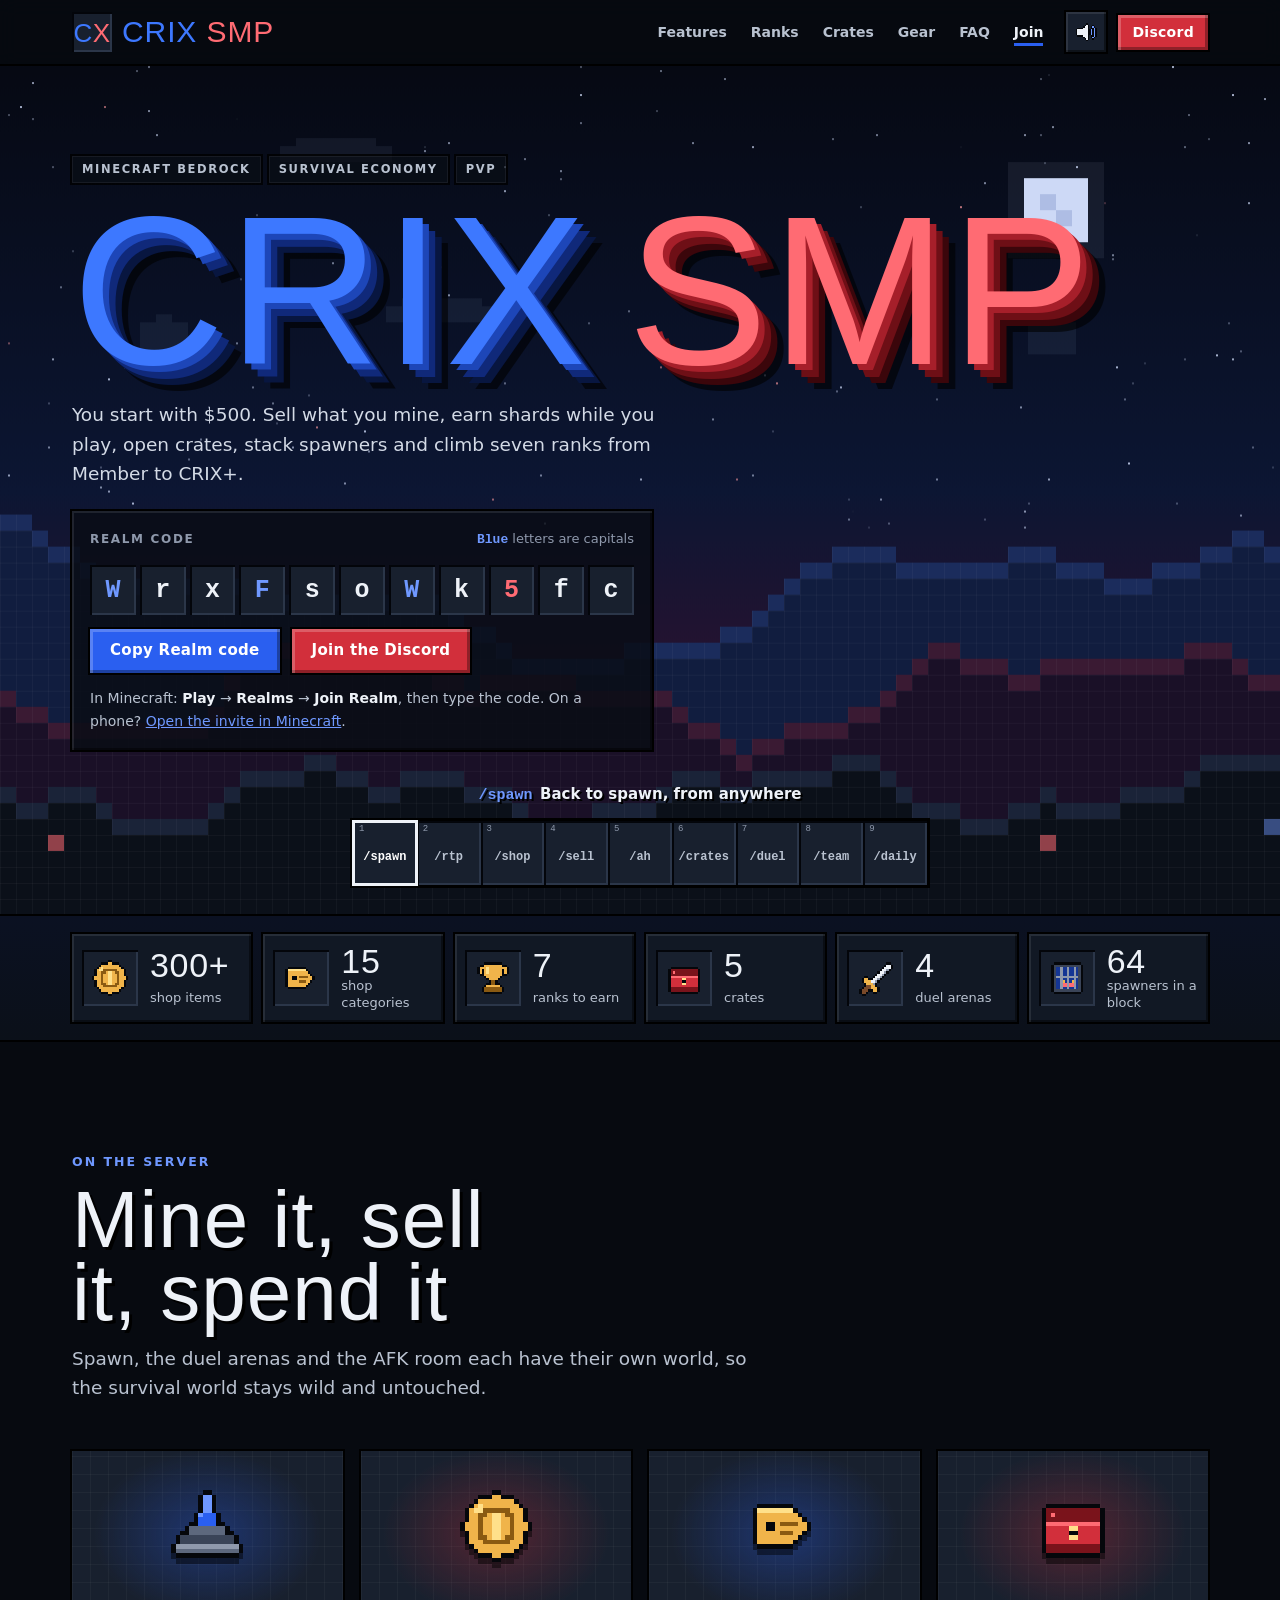
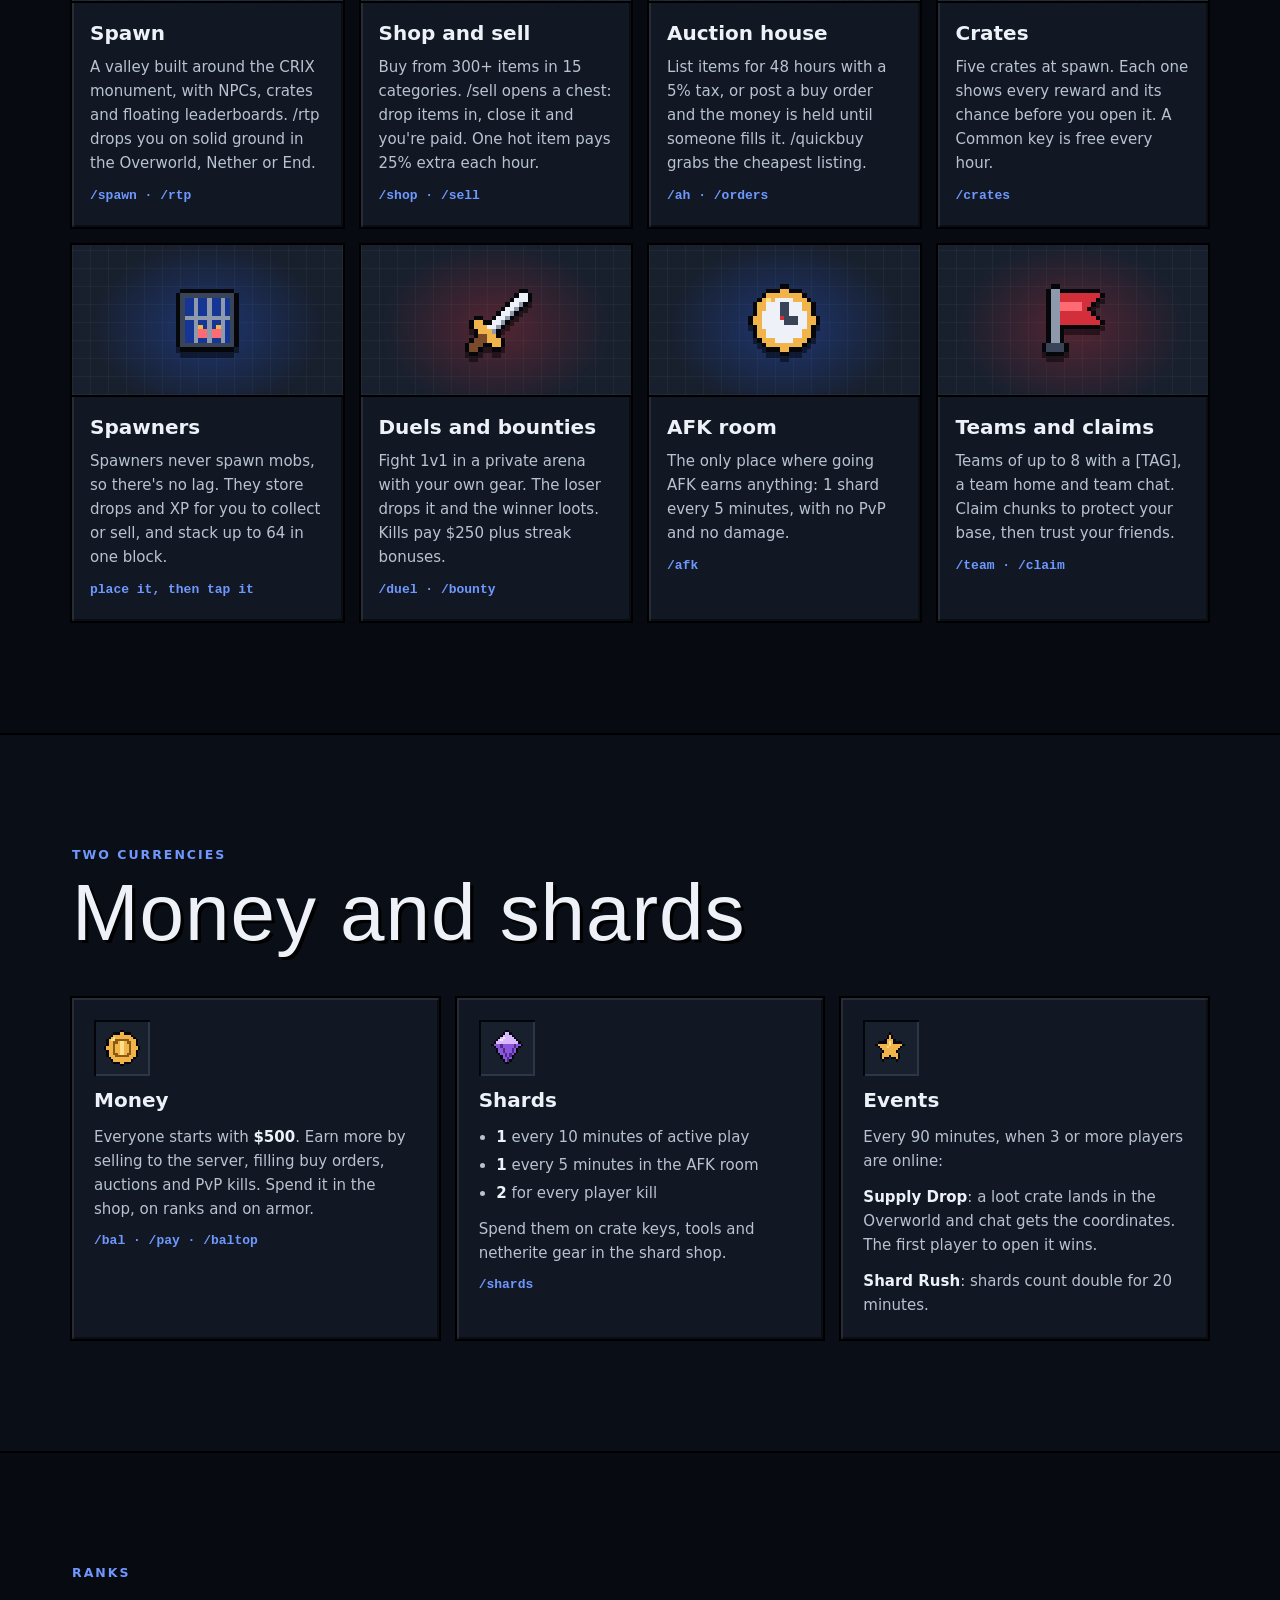
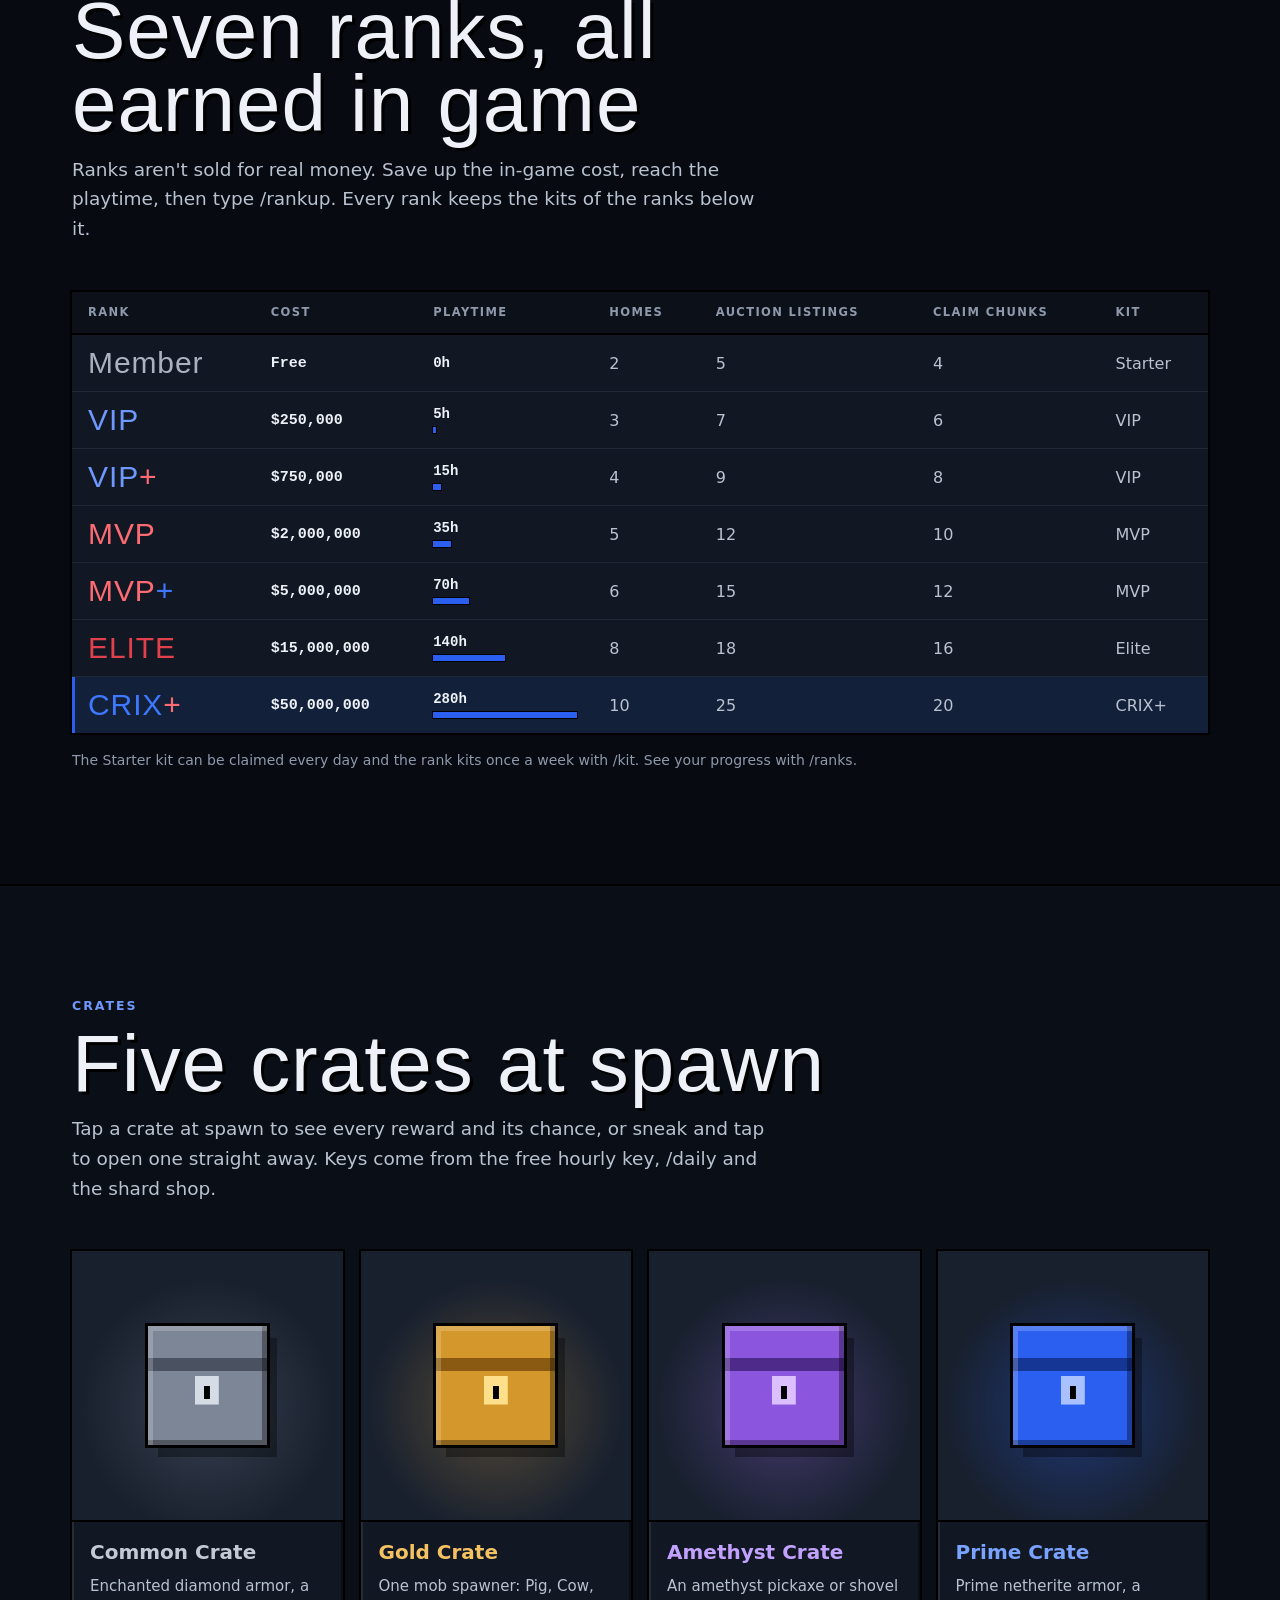
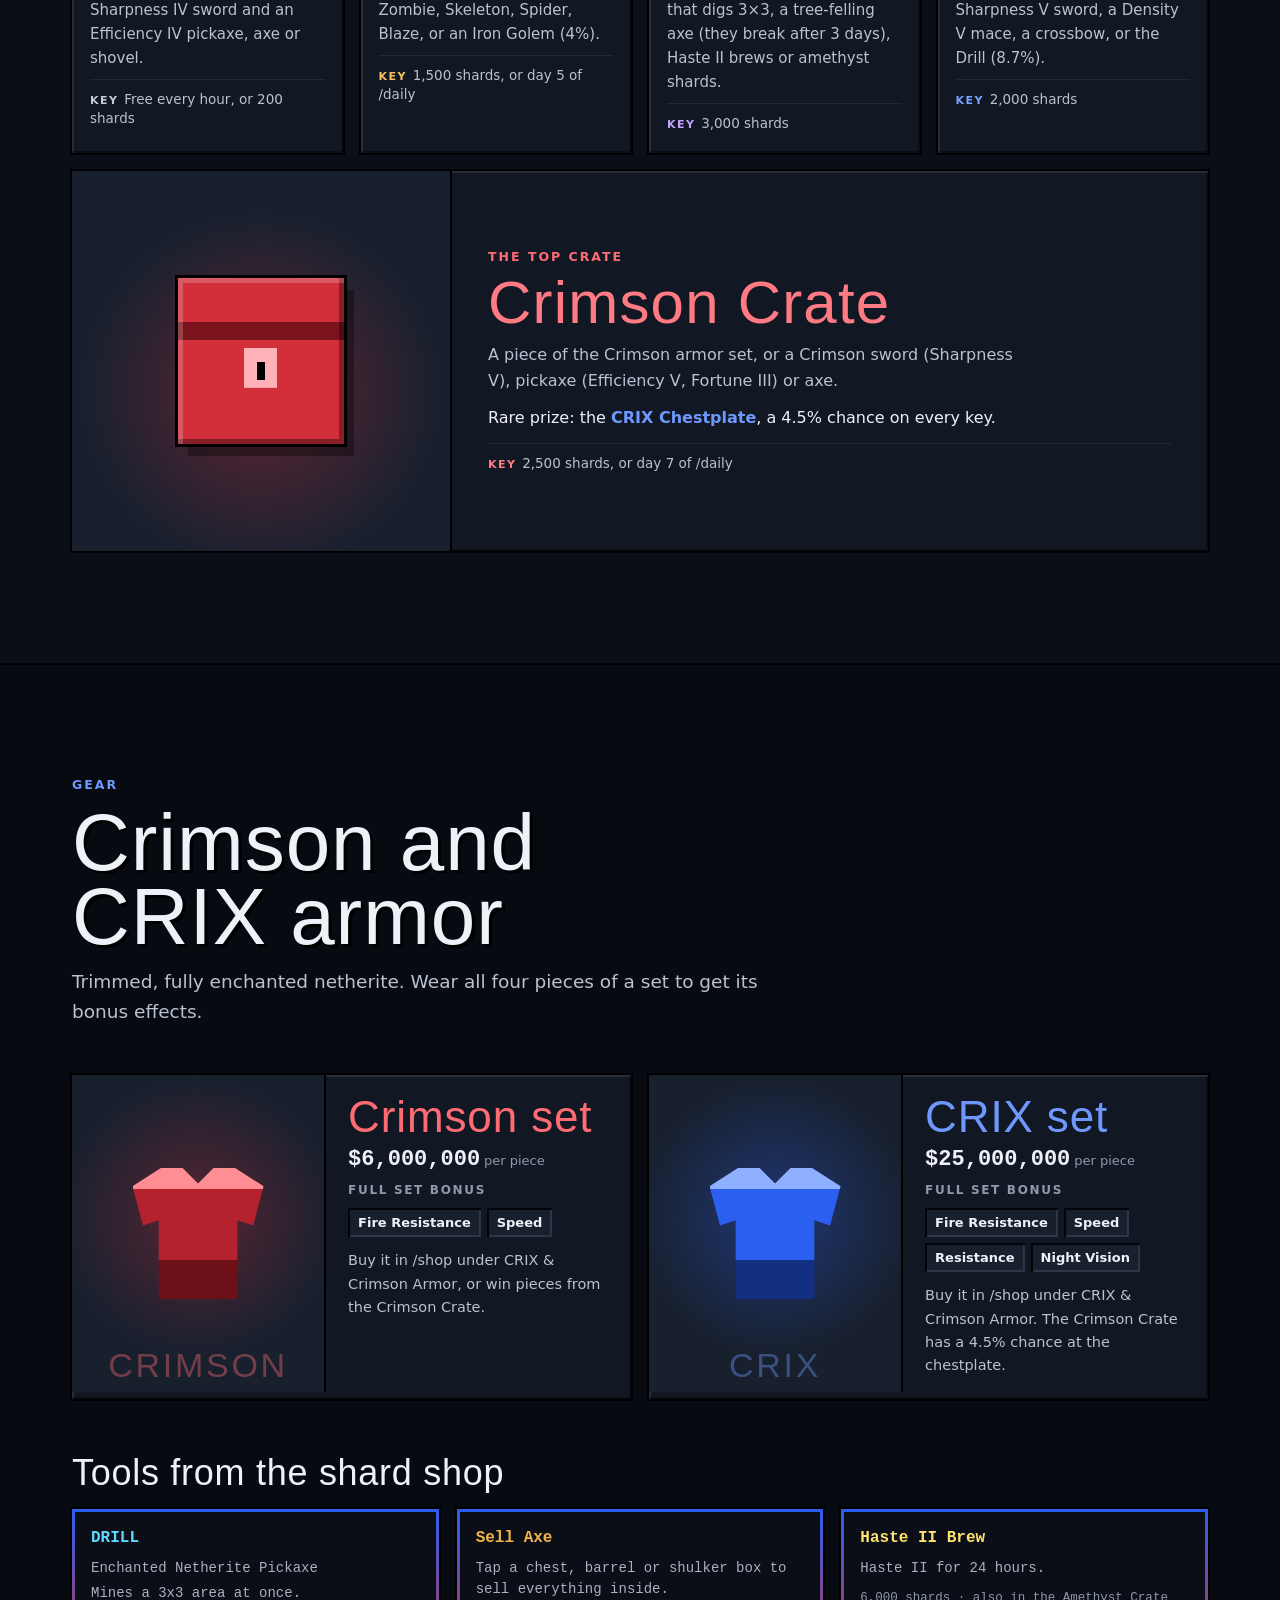
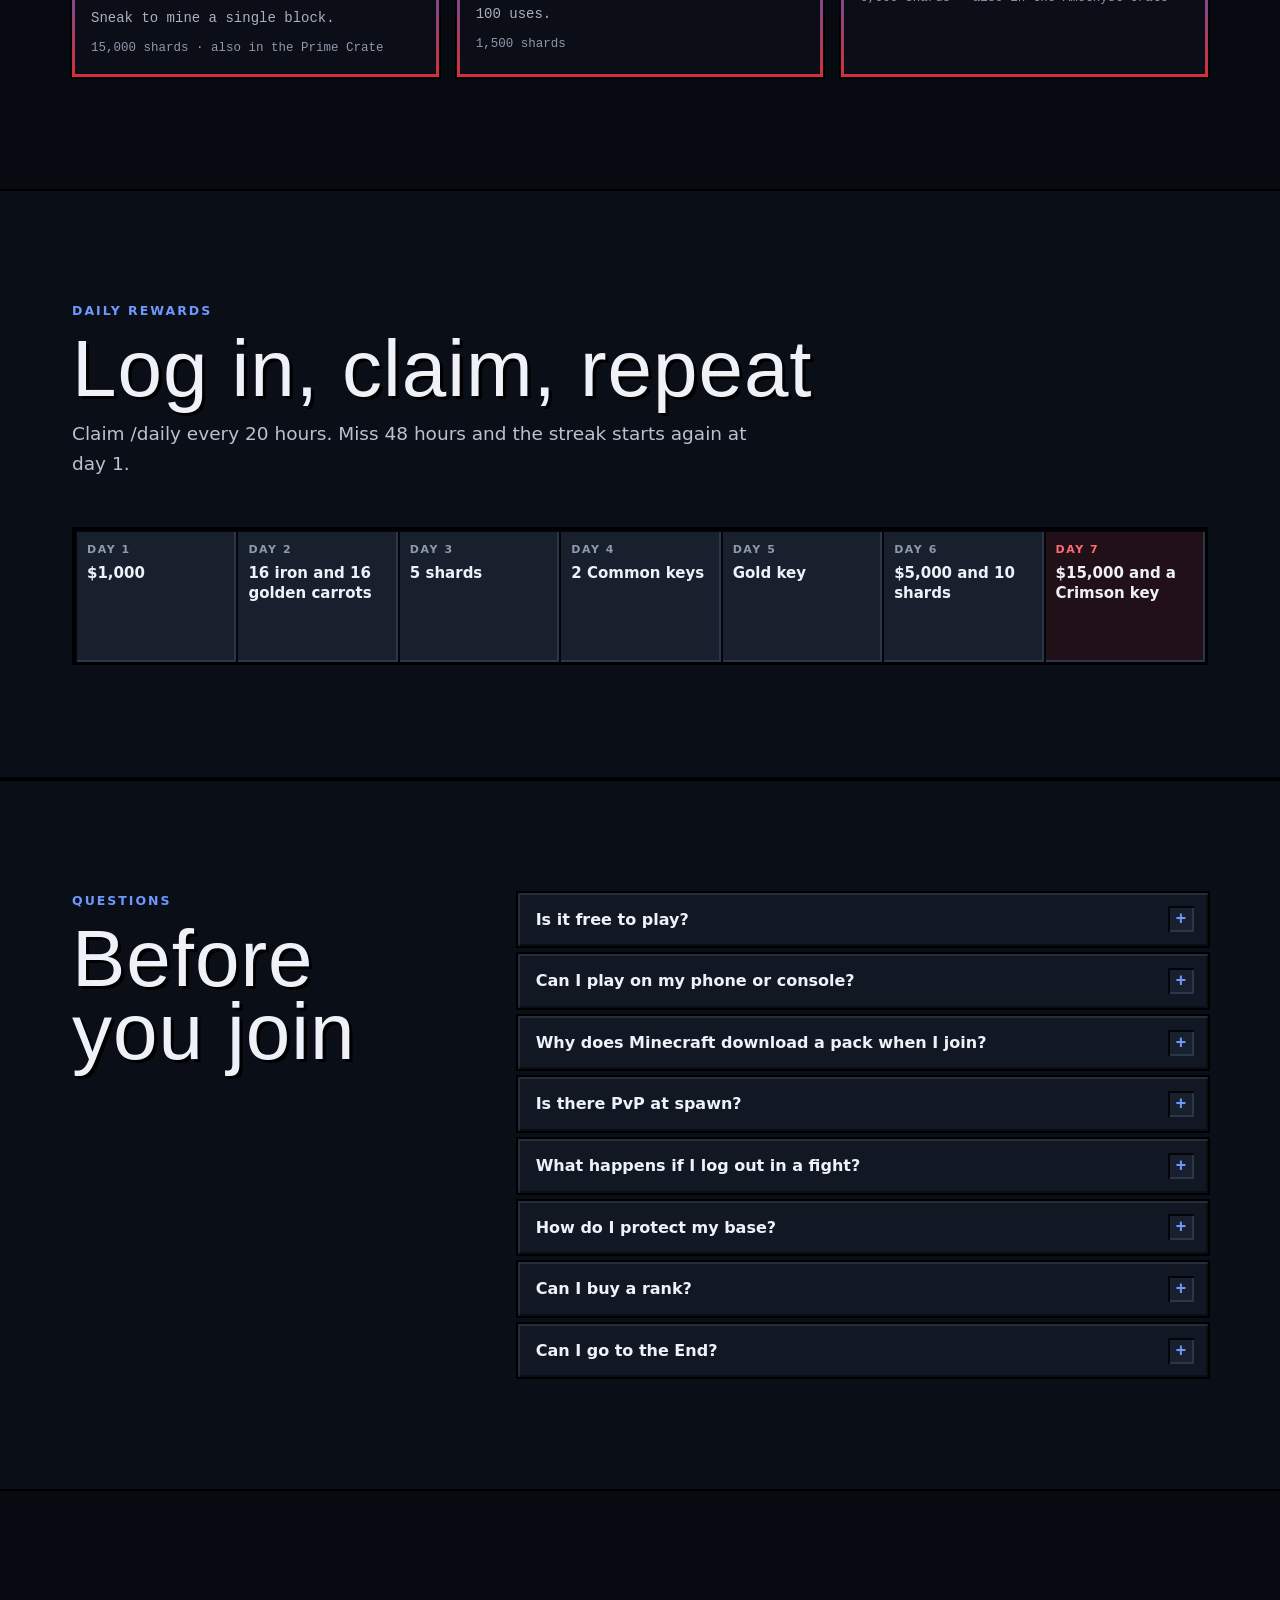
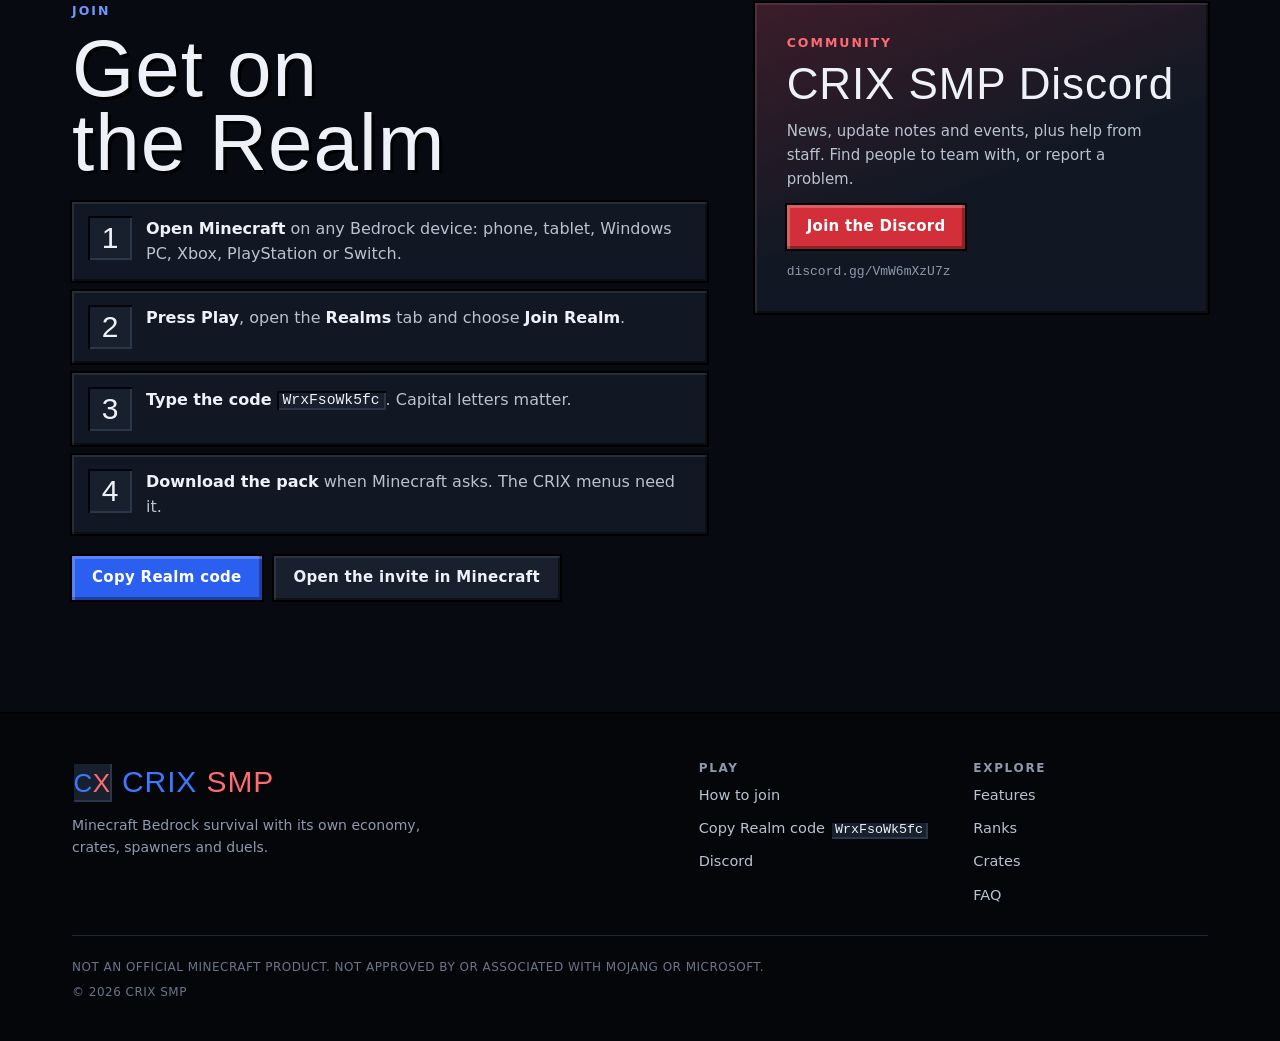
==== commit 75e83f62: "Add files via upload" ====
--- a/index.html
+++ b/index.html
@@ -5,49 +5,65 @@
 <meta name="viewport" content="width=device-width, initial-scale=1">
 <title>CRIX SMP · Minecraft Bedrock survival server</title>
 <meta name="description" content="CRIX SMP is a Minecraft Bedrock survival server with its own economy, crates, spawners, seven ranks and 1v1 duels. Realm code WrxFsoWk5fc.">
-<meta name="theme-color" content="#080b11">
-<!-- Link previews (Discord etc.). If the site moves to another address, change the two https://crixsmp.vercel.app links below. -->
+<meta name="theme-color" content="#070a10">
+<!-- Link previews (Discord etc.). If the site moves to another address, change the two crixsmp.vercel.app links below. -->
 <meta property="og:type" content="website">
 <meta property="og:site_name" content="CRIX SMP">
 <meta property="og:title" content="CRIX SMP">
-<meta property="og:description" content="CRIX SMP is a Minecraft Bedrock survival server with its own economy, crates, spawners, seven ranks and 1v1 duels. Realm code WrxFsoWk5fc.">
+<meta property="og:description" content="Minecraft Bedrock survival with its own economy, crates, spawners, seven ranks and 1v1 duels. Realm code WrxFsoWk5fc.">
 <meta property="og:url" content="https://crixsmp.vercel.app/">
 <meta property="og:image" content="https://crixsmp.vercel.app/images/banner.png">
 <meta name="twitter:card" content="summary_large_image">
 <link rel="icon" href="images/favicon.png">
-<link rel="preconnect" href="https://fonts.googleapis.com">
-<link rel="preconnect" href="https://fonts.gstatic.com" crossorigin>
-<link rel="stylesheet" href="https://fonts.googleapis.com/css2?family=Archivo:wght@400;500;600;700;800&family=JetBrains+Mono:wght@500;700&family=Jersey+10&display=swap">
+<link rel="preload" href="fonts/default/jersey-10.woff2" as="font" type="font/woff2" crossorigin>
+<link rel="preload" href="fonts/default/archivo-400.woff2" as="font" type="font/woff2" crossorigin>
 <link rel="stylesheet" href="style.css">
+<script>document.documentElement.classList.add("js");</script>
 </head>
 <body>
-
 <a class="skip" href="#join">Skip to how to join</a>
 
-<header class="top">
+<header class="top" id="top-bar">
   <div class="wrap top-in">
     <a class="brand" href="#top" aria-label="CRIX SMP, back to top">
-      <span class="logo pic" data-img="logo" data-size="512×512, square" data-alt="CRIX SMP logo"><span class="ph" aria-hidden="true"><span class="b">C</span><span class="r">X</span></span></span>
+      <span class="logo pic" data-img="images/logo" data-size="512×512, square" data-alt="CRIX SMP logo"><span class="ph" aria-hidden="true"><span class="b">C</span><span class="r">X</span></span></span>
       <span class="word"><span class="b">CRIX</span> <span class="r">SMP</span></span>
     </a>
-    <nav class="nav" aria-label="Sections">
+    <nav class="nav" id="nav" aria-label="Sections">
+      <a href="#live" data-live-link hidden>Live</a>
       <a href="#features">Features</a>
       <a href="#ranks">Ranks</a>
       <a href="#crates">Crates</a>
       <a href="#gear">Gear</a>
+      <a href="#faq">FAQ</a>
       <a href="#join">Join</a>
     </nav>
-    <a class="btn btn-sm btn-red" data-link="discord" href="https://discord.gg/VmW6mXzU7z" target="_blank" rel="noopener">Discord</a>
+    <a class="live-pill" href="#live" id="live-pill" hidden><i></i><span>0 online</span></a>
+    <button class="icon-btn" type="button" id="sound-btn" aria-pressed="true" title="Sounds on">
+      <img alt="" data-icon="speaker" width="24" height="24"><span class="sr">Sounds</span>
+    </button>
+    <button class="icon-btn" type="button" id="music-btn" aria-pressed="false" title="Play music" hidden>
+      <img alt="" data-icon="note" width="24" height="24"><span class="sr">Music</span>
+    </button>
+    <a class="btn btn-sm btn-red top-discord" data-link="discord" href="https://discord.gg/VmW6mXzU7z" target="_blank" rel="noopener">Discord</a>
+    <button class="icon-btn menu-btn" type="button" id="menu-btn" aria-expanded="false" aria-controls="nav">
+      <span class="bars" aria-hidden="true"><i></i><i></i><i></i></span><span class="sr">Menu</span>
+    </button>
   </div>
 </header>
 
 <main id="top">
 <section class="hero" aria-labelledby="hero-title">
-  <div class="hero-media pic" data-img="hero" data-size="1920×1080" data-alt="">
+  <div class="hero-media pic" data-img="images/hero" data-size="1920×1080" data-alt="">
     <canvas id="terrain" aria-hidden="true"></canvas>
   </div>
   <div class="wrap hero-in">
-    <p class="eyebrow">Minecraft Bedrock · Survival economy · PvP</p>
+    <div class="hero-tags">
+      <span class="tag-chip">Minecraft Bedrock</span>
+      <span class="tag-chip">Survival economy</span>
+      <span class="tag-chip">PvP</span>
+      <a class="tag-chip tag-live" href="#live" id="hero-live" hidden><i></i><span></span></a>
+    </div>
     <h1 class="logotype" id="hero-title" aria-label="CRIX SMP"><span class="b" aria-hidden="true"><i style="--i:0">C</i><i style="--i:1">R</i><i style="--i:2">I</i><i style="--i:3">X</i></span><span class="r" aria-hidden="true"><i style="--i:5">S</i><i style="--i:6">M</i><i style="--i:7">P</i></span></h1>
     <p class="lead">You start with $500. Sell what you mine, earn shards while you play, open crates, stack spawners and climb seven ranks from Member to CRIX+.</p>
     <div class="realm">
@@ -60,7 +76,7 @@
         <button class="btn" type="button" data-copy>Copy Realm code</button>
         <a class="btn btn-red" data-link="discord" href="https://discord.gg/VmW6mXzU7z" target="_blank" rel="noopener">Join the Discord</a>
       </div>
-      <p class="how">In Minecraft: <b>Play</b> → <b>Realms</b> → <b>Join Realm</b>, then type the code.</p>
+      <p class="how">In Minecraft: <b>Play</b> → <b>Realms</b> → <b>Join Realm</b>, then type the code. On a phone? <a data-link="realm" href="https://realms.gg/WrxFsoWk5fc" target="_blank" rel="noopener">Open the invite in Minecraft</a>.</p>
     </div>
   </div>
   <div class="wrap bar">
@@ -79,6 +95,56 @@
   </div>
 </section>
 
+<section class="strip" aria-label="CRIX SMP in numbers">
+  <div class="wrap">
+    <ul class="slots">
+      <li class="reveal"><span class="slot-icon"><img alt="" data-icon="coin"></span><span class="count">300+</span><span class="what">shop items</span></li>
+      <li class="reveal"><span class="slot-icon"><img alt="" data-icon="tag"></span><span class="count">15</span><span class="what">shop categories</span></li>
+      <li class="reveal"><span class="slot-icon"><img alt="" data-icon="trophy"></span><span class="count">7</span><span class="what">ranks to earn</span></li>
+      <li class="reveal"><span class="slot-icon"><img alt="" data-icon="crate"></span><span class="count">5</span><span class="what">crates</span></li>
+      <li class="reveal"><span class="slot-icon"><img alt="" data-icon="sword"></span><span class="count">4</span><span class="what">duel arenas</span></li>
+      <li class="reveal"><span class="slot-icon"><img alt="" data-icon="cage"></span><span class="count">64</span><span class="what">spawners in a block</span></li>
+    </ul>
+  </div>
+</section>
+
+<section class="block live" id="live" aria-labelledby="live-title" hidden>
+  <div class="wrap">
+    <div class="head">
+      <p class="eyebrow"><span class="dot" aria-hidden="true"></span>Live from the server</p>
+      <h2 id="live-title">Who's on right now</h2>
+    </div>
+    <div class="live-grid">
+      <div class="panel status-card reveal" id="status-card">
+        <div class="status-top">
+          <img alt="" data-icon="helmet" class="status-icon">
+          <div>
+            <p class="status-count"><span id="live-count">0</span><small id="live-count-label">players online</small></p>
+            <p class="status-line" id="live-line"></p>
+          </div>
+        </div>
+        <div class="event" id="live-event" hidden><img alt="" data-icon="star"><div><b id="event-name"></b><span id="event-status"></span></div></div>
+        <ul class="online" id="live-online" aria-label="Players online"></ul>
+        <p class="updated" id="live-updated"></p>
+      </div>
+      <div class="panel boards reveal" id="boards">
+        <div class="boards-head">
+          <img alt="" data-icon="trophy" class="boards-icon">
+          <h3>Leaderboards</h3>
+        </div>
+        <div class="tabs" role="tablist" aria-label="Leaderboard">
+          <button type="button" role="tab" aria-selected="true" data-board="balance">Balance</button>
+          <button type="button" role="tab" aria-selected="false" data-board="kills">Kills</button>
+          <button type="button" role="tab" aria-selected="false" data-board="playtime">Playtime</button>
+          <button type="button" role="tab" aria-selected="false" data-board="shards">Shards</button>
+        </div>
+        <ol class="board" id="board" role="tabpanel" aria-live="polite"></ol>
+        <p class="updated">The same boards stand at spawn. Type <code>/top</code> in game.</p>
+      </div>
+    </div>
+  </div>
+</section>
+
 <section class="block" id="features" aria-labelledby="features-title">
   <div class="wrap">
     <div class="head">
@@ -87,36 +153,36 @@
       <p class="lead">Spawn, the duel arenas and the AFK room each have their own world, so the survival world stays wild and untouched.</p>
     </div>
     <div class="features">
-      <article class="feature">
-        <div class="pic shot t-blue" data-img="spawn" data-size="1280×720" data-alt="The CRIX SMP spawn"><span class="ph" aria-hidden="true">/spawn</span></div>
+      <article class="feature reveal t-blue">
+        <div class="pic shot" data-img="images/features/spawn" data-size="1280×720" data-alt="The CRIX SMP spawn"><span class="ph" aria-hidden="true"><img alt="" data-icon="beacon"></span></div>
         <div class="txt"><h3>Spawn</h3><p class="desc">A valley built around the CRIX monument, with NPCs, crates and floating leaderboards. /rtp drops you on solid ground in the Overworld, Nether or End.</p><p class="cmd">/spawn · /rtp</p></div>
       </article>
-      <article class="feature">
-        <div class="pic shot t-red" data-img="shop" data-size="1280×720" data-alt="The /shop menu"><span class="ph" aria-hidden="true">/shop</span></div>
+      <article class="feature reveal t-red">
+        <div class="pic shot" data-img="images/features/shop" data-size="1280×720" data-alt="The /shop menu"><span class="ph" aria-hidden="true"><img alt="" data-icon="coin"></span></div>
         <div class="txt"><h3>Shop and sell</h3><p class="desc">Buy from 300+ items in 15 categories. /sell opens a chest: drop items in, close it and you're paid. One hot item pays 25% extra each hour.</p><p class="cmd">/shop · /sell</p></div>
       </article>
-      <article class="feature">
-        <div class="pic shot t-blue" data-img="auction" data-size="1280×720" data-alt="The auction house"><span class="ph" aria-hidden="true">/ah</span></div>
+      <article class="feature reveal t-blue">
+        <div class="pic shot" data-img="images/features/auction" data-size="1280×720" data-alt="The auction house"><span class="ph" aria-hidden="true"><img alt="" data-icon="tag"></span></div>
         <div class="txt"><h3>Auction house</h3><p class="desc">List items for 48 hours with a 5% tax, or post a buy order and the money is held until someone fills it. /quickbuy grabs the cheapest listing.</p><p class="cmd">/ah · /orders</p></div>
       </article>
-      <article class="feature">
-        <div class="pic shot t-red" data-img="crates" data-size="1280×720" data-alt="Crates at spawn"><span class="ph" aria-hidden="true">/crates</span></div>
+      <article class="feature reveal t-red">
+        <div class="pic shot" data-img="images/features/crates" data-size="1280×720" data-alt="Crates at spawn"><span class="ph" aria-hidden="true"><img alt="" data-icon="crate"></span></div>
         <div class="txt"><h3>Crates</h3><p class="desc">Five crates at spawn. Each one shows every reward and its chance before you open it. A Common key is free every hour.</p><p class="cmd">/crates</p></div>
       </article>
-      <article class="feature">
-        <div class="pic shot t-blue" data-img="spawners" data-size="1280×720" data-alt="Stacked spawners"><span class="ph" aria-hidden="true">x64</span></div>
+      <article class="feature reveal t-blue">
+        <div class="pic shot" data-img="images/features/spawners" data-size="1280×720" data-alt="Stacked spawners"><span class="ph" aria-hidden="true"><img alt="" data-icon="cage"></span></div>
         <div class="txt"><h3>Spawners</h3><p class="desc">Spawners never spawn mobs, so there's no lag. They store drops and XP for you to collect or sell, and stack up to 64 in one block.</p><p class="cmd">place it, then tap it</p></div>
       </article>
-      <article class="feature">
-        <div class="pic shot t-red" data-img="duels" data-size="1280×720" data-alt="A duel arena"><span class="ph" aria-hidden="true">/duel</span></div>
+      <article class="feature reveal t-red">
+        <div class="pic shot" data-img="images/features/duels" data-size="1280×720" data-alt="A duel arena"><span class="ph" aria-hidden="true"><img alt="" data-icon="sword"></span></div>
         <div class="txt"><h3>Duels and bounties</h3><p class="desc">Fight 1v1 in a private arena with your own gear. The loser drops it and the winner loots. Kills pay $250 plus streak bonuses.</p><p class="cmd">/duel · /bounty</p></div>
       </article>
-      <article class="feature">
-        <div class="pic shot t-blue" data-img="afk" data-size="1280×720" data-alt="The AFK room"><span class="ph" aria-hidden="true">/afk</span></div>
+      <article class="feature reveal t-blue">
+        <div class="pic shot" data-img="images/features/afk" data-size="1280×720" data-alt="The AFK room"><span class="ph" aria-hidden="true"><img alt="" data-icon="clock"></span></div>
         <div class="txt"><h3>AFK room</h3><p class="desc">The only place where going AFK earns anything: 1 shard every 5 minutes, with no PvP and no damage.</p><p class="cmd">/afk</p></div>
       </article>
-      <article class="feature">
-        <div class="pic shot t-red" data-img="teams" data-size="1280×720" data-alt="A team base"><span class="ph" aria-hidden="true">/team</span></div>
+      <article class="feature reveal t-red">
+        <div class="pic shot" data-img="images/features/teams" data-size="1280×720" data-alt="A team base"><span class="ph" aria-hidden="true"><img alt="" data-icon="flag"></span></div>
         <div class="txt"><h3>Teams and claims</h3><p class="desc">Teams of up to 8 with a [TAG], a team home and team chat. Claim chunks to protect your base, then trust your friends.</p><p class="cmd">/team · /claim</p></div>
       </article>
     </div>
@@ -130,14 +196,14 @@
       <h2 id="economy-title">Money and shards</h2>
     </div>
     <div class="econ">
-      <div class="cur">
-        <span class="sym sym-money" aria-hidden="true">$</span>
+      <div class="cur panel reveal">
+        <span class="sym"><img alt="" data-icon="coin"></span>
         <h3>Money</h3>
         <p class="desc">Everyone starts with <b>$500</b>. Earn more by selling to the server, filling buy orders, auctions and PvP kills. Spend it in the shop, on ranks and on armor.</p>
         <p class="cmd">/bal · /pay · /baltop</p>
       </div>
-      <div class="cur">
-        <span class="sym sym-shard" aria-hidden="true"><i></i></span>
+      <div class="cur panel reveal">
+        <span class="sym"><img alt="" data-icon="gem"></span>
         <h3>Shards</h3>
         <ul>
           <li><b>1</b> every 10 minutes of active play</li>
@@ -147,8 +213,8 @@
         <p class="desc">Spend them on crate keys, tools and netherite gear in the shard shop.</p>
         <p class="cmd">/shards</p>
       </div>
-      <div class="cur">
-        <span class="sym sym-event" aria-hidden="true">!</span>
+      <div class="cur panel reveal">
+        <span class="sym"><img alt="" data-icon="star"></span>
         <h3>Events</h3>
         <p class="desc">Every 90 minutes, when 3 or more players are online:</p>
         <p class="desc"><b>Supply Drop</b>: a loot crate lands in the Overworld and chat gets the coordinates. The first player to open it wins.</p>
@@ -165,19 +231,19 @@
       <h2 id="ranks-title">Seven ranks, all earned in game</h2>
       <p class="lead">Ranks aren't sold for real money. Save up the in-game cost, reach the playtime, then type /rankup. Every rank keeps the kits of the ranks below it.</p>
     </div>
-    <div class="table-scroll">
-      <table>
+    <div class="table-scroll reveal">
+      <table class="ranks">
         <thead>
           <tr><th scope="col">Rank</th><th scope="col">Cost</th><th scope="col">Playtime</th><th scope="col">Homes</th><th scope="col">Auction listings</th><th scope="col">Claim chunks</th><th scope="col">Kit</th></tr>
         </thead>
         <tbody>
-          <tr><td class="rank rk-member">Member</td><td class="cost">Free</td><td><div class="hrs"><span>0h</span></div></td><td>2</td><td>5</td><td>4</td><td>Starter</td></tr>
-          <tr><td class="rank rk-vip">VIP</td><td class="cost">$250,000</td><td><div class="hrs"><span>5h</span><i style="--h:5"></i></div></td><td>3</td><td>7</td><td>6</td><td>VIP</td></tr>
-          <tr><td class="rank rk-vip">VIP<span class="r">+</span></td><td class="cost">$750,000</td><td><div class="hrs"><span>15h</span><i style="--h:15"></i></div></td><td>4</td><td>9</td><td>8</td><td>VIP</td></tr>
-          <tr><td class="rank rk-mvp">MVP</td><td class="cost">$2,000,000</td><td><div class="hrs"><span>35h</span><i style="--h:35"></i></div></td><td>5</td><td>12</td><td>10</td><td>MVP</td></tr>
-          <tr><td class="rank rk-mvp">MVP<span class="b">+</span></td><td class="cost">$5,000,000</td><td><div class="hrs"><span>70h</span><i style="--h:70"></i></div></td><td>6</td><td>15</td><td>12</td><td>MVP</td></tr>
-          <tr><td class="rank rk-elite">ELITE</td><td class="cost">$15,000,000</td><td><div class="hrs"><span>140h</span><i style="--h:140"></i></div></td><td>8</td><td>18</td><td>16</td><td>Elite</td></tr>
-          <tr><td class="rank"><span class="b">CRIX</span><span class="r">+</span></td><td class="cost">$50,000,000</td><td><div class="hrs"><span>280h</span><i style="--h:280"></i></div></td><td>10</td><td>25</td><td>20</td><td>CRIX+</td></tr>
+          <tr><td class="rank rk-member"><span class="rank-icon pic" data-img="images/ranks/member" data-size="64×64"></span>Member</td><td class="cost">Free</td><td><div class="hrs"><span>0h</span></div></td><td>2</td><td>5</td><td>4</td><td>Starter</td></tr>
+          <tr><td class="rank rk-vip"><span class="rank-icon pic" data-img="images/ranks/vip" data-size="64×64"></span>VIP</td><td class="cost">$250,000</td><td><div class="hrs"><span>5h</span><i style="--h:5"></i></div></td><td>3</td><td>7</td><td>6</td><td>VIP</td></tr>
+          <tr><td class="rank rk-vip"><span class="rank-icon pic" data-img="images/ranks/vip-plus" data-size="64×64"></span>VIP<span class="r">+</span></td><td class="cost">$750,000</td><td><div class="hrs"><span>15h</span><i style="--h:15"></i></div></td><td>4</td><td>9</td><td>8</td><td>VIP</td></tr>
+          <tr><td class="rank rk-mvp"><span class="rank-icon pic" data-img="images/ranks/mvp" data-size="64×64"></span>MVP</td><td class="cost">$2,000,000</td><td><div class="hrs"><span>35h</span><i style="--h:35"></i></div></td><td>5</td><td>12</td><td>10</td><td>MVP</td></tr>
+          <tr><td class="rank rk-mvp"><span class="rank-icon pic" data-img="images/ranks/mvp-plus" data-size="64×64"></span>MVP<span class="b">+</span></td><td class="cost">$5,000,000</td><td><div class="hrs"><span>70h</span><i style="--h:70"></i></div></td><td>6</td><td>15</td><td>12</td><td>MVP</td></tr>
+          <tr><td class="rank rk-elite"><span class="rank-icon pic" data-img="images/ranks/elite" data-size="64×64"></span>ELITE</td><td class="cost">$15,000,000</td><td><div class="hrs"><span>140h</span><i style="--h:140"></i></div></td><td>8</td><td>18</td><td>16</td><td>Elite</td></tr>
+          <tr class="top-rank"><td class="rank"><span class="rank-icon pic" data-img="images/ranks/crix-plus" data-size="64×64"></span><span class="b">CRIX</span><span class="r">+</span></td><td class="cost">$50,000,000</td><td><div class="hrs"><span>280h</span><i style="--h:280"></i></div></td><td>10</td><td>25</td><td>20</td><td>CRIX+</td></tr>
         </tbody>
       </table>
     </div>
@@ -193,25 +259,25 @@
       <p class="lead">Tap a crate at spawn to see every reward and its chance, or sneak and tap to open one straight away. Keys come from the free hourly key, /daily and the shard shop.</p>
     </div>
     <div class="crates">
-      <article class="crate c-common">
-        <div class="pic crate-pic" data-img="crate-common" data-size="800×800, square" data-alt="The Common Crate"><span class="box ph" aria-hidden="true"></span></div>
+      <article class="crate reveal c-common">
+        <div class="pic crate-pic" data-img="images/crates/common" data-size="800×800, square" data-alt="The Common Crate"><span class="box ph" aria-hidden="true"></span></div>
         <div class="txt"><h3>Common Crate</h3><p class="desc">Enchanted diamond armor, a Sharpness IV sword and an Efficiency IV pickaxe, axe or shovel.</p><p class="key"><span>Key</span>Free every hour, or 200 shards</p></div>
       </article>
-      <article class="crate c-gold">
-        <div class="pic crate-pic" data-img="crate-gold" data-size="800×800, square" data-alt="The Gold Crate"><span class="box ph" aria-hidden="true"></span></div>
+      <article class="crate reveal c-gold">
+        <div class="pic crate-pic" data-img="images/crates/gold" data-size="800×800, square" data-alt="The Gold Crate"><span class="box ph" aria-hidden="true"></span></div>
         <div class="txt"><h3>Gold Crate</h3><p class="desc">One mob spawner: Pig, Cow, Zombie, Skeleton, Spider, Blaze, or an Iron Golem (4%).</p><p class="key"><span>Key</span>1,500 shards, or day 5 of /daily</p></div>
       </article>
-      <article class="crate c-amethyst">
-        <div class="pic crate-pic" data-img="crate-amethyst" data-size="800×800, square" data-alt="The Amethyst Crate"><span class="box ph" aria-hidden="true"></span></div>
+      <article class="crate reveal c-amethyst">
+        <div class="pic crate-pic" data-img="images/crates/amethyst" data-size="800×800, square" data-alt="The Amethyst Crate"><span class="box ph" aria-hidden="true"></span></div>
         <div class="txt"><h3>Amethyst Crate</h3><p class="desc">An amethyst pickaxe or shovel that digs 3×3, a tree-felling axe (they break after 3 days), Haste II brews or amethyst shards.</p><p class="key"><span>Key</span>3,000 shards</p></div>
       </article>
-      <article class="crate c-prime">
-        <div class="pic crate-pic" data-img="crate-prime" data-size="800×800, square" data-alt="The Prime Crate"><span class="box ph" aria-hidden="true"></span></div>
+      <article class="crate reveal c-prime">
+        <div class="pic crate-pic" data-img="images/crates/prime" data-size="800×800, square" data-alt="The Prime Crate"><span class="box ph" aria-hidden="true"></span></div>
         <div class="txt"><h3>Prime Crate</h3><p class="desc">Prime netherite armor, a Sharpness V sword, a Density V mace, a crossbow, or the Drill (8.7%).</p><p class="key"><span>Key</span>2,000 shards</p></div>
       </article>
     </div>
-    <article class="crate crate-feature c-crimson">
-      <div class="pic crate-pic" data-img="crate-crimson" data-size="800×800, square" data-alt="The Crimson Crate"><span class="box ph" aria-hidden="true"></span></div>
+    <article class="crate crate-feature reveal c-crimson">
+      <div class="pic crate-pic" data-img="images/crates/crimson" data-size="800×800, square" data-alt="The Crimson Crate"><span class="box ph" aria-hidden="true"></span></div>
       <div class="txt">
         <p class="eyebrow red">The top crate</p>
         <h3>Crimson Crate</h3>
@@ -231,8 +297,8 @@
       <p class="lead">Trimmed, fully enchanted netherite. Wear all four pieces of a set to get its bonus effects.</p>
     </div>
     <div class="sets">
-      <article class="set s-crimson">
-        <div class="pic armor-pic" data-img="armor-crimson" data-size="800×1000, portrait" data-alt="The Crimson armor set"><span class="plate" aria-hidden="true"></span><span class="ph" aria-hidden="true">CRIMSON</span></div>
+      <article class="set reveal s-crimson">
+        <div class="pic armor-pic" data-img="images/armor/crimson" data-size="800×1000, portrait" data-alt="The Crimson armor set"><span class="plate" aria-hidden="true"></span><span class="ph" aria-hidden="true">CRIMSON</span></div>
         <div class="txt">
           <h3 class="set-name">Crimson set</h3>
           <p class="price">$6,000,000<small>per piece</small></p>
@@ -241,8 +307,8 @@
           <p class="where">Buy it in /shop under CRIX &amp; Crimson Armor, or win pieces from the Crimson Crate.</p>
         </div>
       </article>
-      <article class="set s-crix">
-        <div class="pic armor-pic" data-img="armor-crix" data-size="800×1000, portrait" data-alt="The CRIX armor set"><span class="plate" aria-hidden="true"></span><span class="ph" aria-hidden="true">CRIX</span></div>
+      <article class="set reveal s-crix">
+        <div class="pic armor-pic" data-img="images/armor/crix" data-size="800×1000, portrait" data-alt="The CRIX armor set"><span class="plate" aria-hidden="true"></span><span class="ph" aria-hidden="true">CRIX</span></div>
         <div class="txt">
           <h3 class="set-name">CRIX set</h3>
           <p class="price">$25,000,000<small>per piece</small></p>
@@ -254,9 +320,9 @@
     </div>
     <h3 class="sub">Tools from the shard shop</h3>
     <div class="tools">
-      <div class="tip"><p class="t-name tn-aqua">DRILL</p><p>Enchanted Netherite Pickaxe</p><p>Mines a 3x3 area at once.</p><p>Sneak to mine a single block.</p><p class="t-meta">15,000 shards · also in the Prime Crate</p></div>
-      <div class="tip"><p class="t-name tn-gold">Sell Axe</p><p>Tap a chest, barrel or shulker box to sell everything inside.</p><p>100 uses.</p><p class="t-meta">1,500 shards</p></div>
-      <div class="tip"><p class="t-name tn-yellow">Haste II Brew</p><p>Haste II for 24 hours.</p><p class="t-meta">6,000 shards · also in the Amethyst Crate</p></div>
+      <div class="tip reveal"><p class="t-name tn-aqua">DRILL</p><p>Enchanted Netherite Pickaxe</p><p>Mines a 3x3 area at once.</p><p>Sneak to mine a single block.</p><p class="t-meta">15,000 shards · also in the Prime Crate</p></div>
+      <div class="tip reveal"><p class="t-name tn-gold">Sell Axe</p><p>Tap a chest, barrel or shulker box to sell everything inside.</p><p>100 uses.</p><p class="t-meta">1,500 shards</p></div>
+      <div class="tip reveal"><p class="t-name tn-yellow">Haste II Brew</p><p>Haste II for 24 hours.</p><p class="t-meta">6,000 shards · also in the Amethyst Crate</p></div>
     </div>
   </div>
 </section>
@@ -268,7 +334,7 @@
       <h2 id="daily-title">Log in, claim, repeat</h2>
       <p class="lead">Claim /daily every 20 hours. Miss 48 hours and the streak starts again at day 1.</p>
     </div>
-    <ol class="days">
+    <ol class="days reveal">
       <li><span class="d">Day 1</span><span class="rw">$1,000</span></li>
       <li><span class="d">Day 2</span><span class="rw">16 iron and 16 golden carrots</span></li>
       <li><span class="d">Day 3</span><span class="rw">5 shards</span></li>
@@ -290,7 +356,26 @@
   </div>
 </section>
 
-<section class="block block-alt" id="join" aria-labelledby="join-title">
+<section class="block block-alt" id="faq" aria-labelledby="faq-title">
+  <div class="wrap faq-wrap">
+    <div class="head">
+      <p class="eyebrow">Questions</p>
+      <h2 id="faq-title">Before you join</h2>
+    </div>
+    <div class="faq">
+      <details class="reveal"><summary>Is it free to play?</summary><p>Yes. Anyone with Minecraft Bedrock can join the Realm with the code. Ranks, gear and keys are all earned in game.</p></details>
+      <details class="reveal"><summary>Can I play on my phone or console?</summary><p>Yes. The Realm works on every device that runs Minecraft Bedrock: phone, tablet, Windows, Xbox, PlayStation and Switch. Consoles may need their online membership to play online.</p></details>
+      <details class="reveal"><summary>Why does Minecraft download a pack when I join?</summary><p>That's the CRIX resource pack. It adds the CRIX menus, items and the sidebar, and downloads by itself when you join.</p></details>
+      <details class="reveal"><summary>Is there PvP at spawn?</summary><p>No. PvP is off at spawn and in the AFK room, on in the survival world, and duels happen in their own arenas.</p></details>
+      <details class="reveal"><summary>What happens if I log out in a fight?</summary><p>Hitting or being hit tags you for 15 seconds. Log out while tagged and you drop everything where you stood, and your opponent gets the kill.</p></details>
+      <details class="reveal"><summary>How do I protect my base?</summary><p>Claim chunks with /claim. Everyone gets 4 chunks, ranks add up to 16 more, and /trust lets your friends build there.</p></details>
+      <details class="reveal"><summary>Can I buy a rank?</summary><p>No. Ranks cost in-game money and playtime. When you have both, type /rankup.</p></details>
+      <details class="reveal"><summary>Can I go to the End?</summary><p>Yes, but the main island is off limits. /rtp end takes you to a random outer island.</p></details>
+    </div>
+  </div>
+</section>
+
+<section class="block" id="join" aria-labelledby="join-title">
   <div class="wrap join">
     <div class="join-main">
       <div class="head" style="margin-bottom:0">
@@ -298,16 +383,16 @@
         <h2 id="join-title">Get on the Realm</h2>
       </div>
       <ol class="steps">
-        <li><span><b>Open Minecraft</b> on any Bedrock device: phone, tablet, Windows PC, Xbox, PlayStation or Switch.</span></li>
-        <li><span><b>Press Play</b>, open the <b>Realms</b> tab and choose <b>Join Realm</b>.</span></li>
-        <li><span><b>Type the code</b> <code data-realm>WrxFsoWk5fc</code>. Capital letters matter.</span></li>
-        <li><span><b>Download the pack</b> when Minecraft asks. The CRIX menus need it.</span></li>
+        <li class="reveal"><span><b>Open Minecraft</b> on any Bedrock device: phone, tablet, Windows PC, Xbox, PlayStation or Switch.</span></li>
+        <li class="reveal"><span><b>Press Play</b>, open the <b>Realms</b> tab and choose <b>Join Realm</b>.</span></li>
+        <li class="reveal"><span><b>Type the code</b> <code data-realm>WrxFsoWk5fc</code>. Capital letters matter.</span></li>
+        <li class="reveal"><span><b>Download the pack</b> when Minecraft asks. The CRIX menus need it.</span></li>
       </ol>
       <div class="actions">
         <button class="btn" type="button" data-copy>Copy Realm code</button>
         <a class="btn btn-ghost" data-link="realm" href="https://realms.gg/WrxFsoWk5fc" target="_blank" rel="noopener">Open the invite in Minecraft</a>
       </div>
-      <div class="server" id="server" hidden>
+      <div class="server panel" id="server" hidden>
         <p class="label">Server address</p>
         <div class="server-row">
           <code id="server-ip"></code><code id="server-port"></code>
@@ -317,7 +402,7 @@
         <p class="how">In Minecraft: <b>Play</b> → <b>Servers</b> → <b>Add Server</b>, then paste the address and port.</p>
       </div>
     </div>
-    <aside class="discord" aria-labelledby="discord-title">
+    <aside class="discord panel reveal" aria-labelledby="discord-title">
       <p class="eyebrow red">Community</p>
       <h3 id="discord-title">CRIX SMP Discord</h3>
       <p class="desc">News, update notes and events, plus help from staff. Find people to team with, or report a problem.</p>
@@ -327,30 +412,31 @@
   </div>
 </section>
 
-<section class="block guide" id="image-guide" aria-labelledby="guide-title" hidden>
+<section class="block guide" id="setup" aria-labelledby="setup-title" hidden>
   <div class="wrap">
     <div class="head">
       <p class="eyebrow">For the site owner</p>
-      <h2 id="guide-title">Image names</h2>
-      <p class="lead">Upload pictures to the <code>images</code> folder of the website's GitHub repo (open it, then <b>Add file → Upload files</b>), named exactly like this, all lowercase. .png, .jpg, .jpeg and .webp all work, except the link preview, which must be <code>banner.png</code>. Vercel puts them live about a minute after you commit. Anything you leave out keeps the built-in artwork you see now.</p>
-    </div>
+      <h2 id="setup-title">Site setup</h2>
+      <p class="lead">Only you see this: it shows when the address ends in <code>#images</code> or <code>#setup</code>. Every picture spot above is labelled with the file it wants, and turns green once it's found.</p>
+    </div>
+    <div class="setup-grid" id="setup-grid"></div>
+    <h3 class="sub">Picture names</h3>
     <div class="table-scroll">
       <table>
-        <thead><tr><th scope="col">File name</th><th scope="col">Where it shows</th><th scope="col">Best size</th></tr></thead>
+        <thead><tr><th scope="col">Upload to</th><th scope="col">File names</th><th scope="col">Best size</th></tr></thead>
         <tbody>
-          <tr><td><code>logo.png</code></td><td>Top bar and footer. A see-through PNG looks best.</td><td>512×512</td></tr>
-          <tr><td><code>favicon.png</code></td><td>The icon on the browser tab. <span class="opt">Optional: the logo is used if it's missing.</span></td><td>64×64</td></tr>
-          <tr><td><code>hero.png</code></td><td>The big picture behind "CRIX SMP" at the top.</td><td>1920×1080</td></tr>
-          <tr><td><code>banner.png</code></td><td>The preview picture when the link is posted on Discord and other apps.</td><td>1200×630</td></tr>
-          <tr><td><code>spawn.png</code><br><code>shop.png</code><br><code>auction.png</code><br><code>crates.png</code></td><td>The first four feature cards: Spawn, Shop and sell, Auction house, Crates.</td><td>1280×720</td></tr>
-          <tr><td><code>spawners.png</code><br><code>duels.png</code><br><code>afk.png</code><br><code>teams.png</code></td><td>The other four feature cards: Spawners, Duels and bounties, AFK room, Teams and claims.</td><td>1280×720</td></tr>
-          <tr><td><code>crate-common.png</code><br><code>crate-gold.png</code><br><code>crate-amethyst.png</code><br><code>crate-prime.png</code><br><code>crate-crimson.png</code></td><td>The five crates.</td><td>800×800</td></tr>
-          <tr><td><code>armor-crimson.png</code><br><code>armor-crix.png</code></td><td>The two armor sets.</td><td>800×1000</td></tr>
-          <tr><td><code>gallery-1.png</code><br><code>gallery-2.png</code><br>… up to <code>gallery-24.png</code></td><td>The Screenshots section. It only appears once you add <code>gallery-1</code>. Number them without gaps: the site stops at the first missing number.</td><td>Any size</td></tr>
+          <tr><td><code>images/</code></td><td><code>logo</code> (top bar and footer), <code>hero</code> (big picture at the top), <code>favicon</code> (browser tab, optional), <code>banner.png</code> (link preview on Discord, must be .png)</td><td>logo 512×512, hero 1920×1080, favicon 64×64, banner 1200×630</td></tr>
+          <tr><td><code>images/features/</code></td><td><code>spawn</code>, <code>shop</code>, <code>auction</code>, <code>crates</code>, <code>spawners</code>, <code>duels</code>, <code>afk</code>, <code>teams</code></td><td>1280×720</td></tr>
+          <tr><td><code>images/crates/</code></td><td><code>common</code>, <code>gold</code>, <code>amethyst</code>, <code>prime</code>, <code>crimson</code></td><td>800×800</td></tr>
+          <tr><td><code>images/armor/</code></td><td><code>crimson</code>, <code>crix</code></td><td>800×1000</td></tr>
+          <tr><td><code>images/ranks/</code></td><td><code>member</code>, <code>vip</code>, <code>vip-plus</code>, <code>mvp</code>, <code>mvp-plus</code>, <code>elite</code>, <code>crix-plus</code> (small icons next to the rank names, optional)</td><td>64×64</td></tr>
+          <tr><td><code>images/gallery/</code></td><td>Any names. They show in name order, and the name becomes the caption: <code>Spawn at night.png</code> shows "Spawn at night".</td><td>any size</td></tr>
+          <tr><td><code>fonts/</code></td><td><code>heading</code> (titles) and <code>body</code> (text): .ttf, .otf, .woff or .woff2</td><td></td></tr>
+          <tr><td><code>sounds/</code></td><td><code>click</code>, <code>copy</code>, <code>hotbar</code>, <code>tab</code>, <code>open</code>, <code>hover</code>, <code>music</code>: .mp3, .ogg, .wav or .m4a</td><td>short clips; music loops</td></tr>
         </tbody>
       </table>
     </div>
-    <p class="note">This guide and the name labels only show when the address ends in <code>#images</code>, for example crixsmp.vercel.app/#images. Visitors never see them.</p>
+    <p class="note">Pictures can be .png, .jpg, .jpeg, .webp or .gif, and capital letters don't matter. Anything you haven't added keeps the built-in artwork.</p>
   </div>
 </section>
 </main>
@@ -358,16 +444,41 @@
 <footer class="foot">
   <div class="wrap foot-in">
     <div class="foot-brand">
-      <span class="logo pic" data-img="logo" data-size="512×512, square" data-alt="CRIX SMP logo"><span class="ph" aria-hidden="true"><span class="b">C</span><span class="r">X</span></span></span>
-      <span class="word"><span class="b">CRIX</span> <span class="r">SMP</span></span>
-    </div>
-    <p class="foot-links"><a href="#join">How to join</a><a data-link="discord" href="https://discord.gg/VmW6mXzU7z" target="_blank" rel="noopener">Discord</a><span>Realm code <code data-realm>WrxFsoWk5fc</code></span></p>
-    <p class="legal">NOT AN OFFICIAL MINECRAFT PRODUCT. NOT APPROVED BY OR ASSOCIATED WITH MOJANG OR MICROSOFT.</p>
-    <p class="legal">© <span data-year>2026</span> CRIX SMP</p>
+      <a class="brand" href="#top" aria-label="CRIX SMP, back to top">
+        <span class="logo pic" data-img="images/logo" data-size="512×512, square" data-alt="CRIX SMP logo"><span class="ph" aria-hidden="true"><span class="b">C</span><span class="r">X</span></span></span>
+        <span class="word"><span class="b">CRIX</span> <span class="r">SMP</span></span>
+      </a>
+      <p>Minecraft Bedrock survival with its own economy, crates, spawners and duels.</p>
+    </div>
+    <div class="foot-col">
+      <p class="label">Play</p>
+      <a href="#join">How to join</a>
+      <button type="button" class="linkish" data-copy-plain>Copy Realm code <code data-realm>WrxFsoWk5fc</code></button>
+      <a data-link="discord" href="https://discord.gg/VmW6mXzU7z" target="_blank" rel="noopener">Discord</a>
+    </div>
+    <div class="foot-col">
+      <p class="label">Explore</p>
+      <a href="#live" data-live-link hidden>Live stats</a>
+      <a href="#features">Features</a>
+      <a href="#ranks">Ranks</a>
+      <a href="#crates">Crates</a>
+      <a href="#faq">FAQ</a>
+    </div>
+    <div class="foot-legal">
+      <p>NOT AN OFFICIAL MINECRAFT PRODUCT. NOT APPROVED BY OR ASSOCIATED WITH MOJANG OR MICROSOFT.</p>
+      <p>© <span data-year>2026</span> CRIX SMP</p>
+    </div>
   </div>
 </footer>
 
-<button class="btn btn-sm btn-ghost hint-toggle" type="button" id="hint-toggle" aria-pressed="false" hidden>Image names: off</button>
+<div class="lightbox" id="lightbox" hidden role="dialog" aria-modal="true" aria-label="Screenshot">
+  <button type="button" class="lb-close" id="lb-close" aria-label="Close">×</button>
+  <button type="button" class="lb-nav lb-prev" id="lb-prev" aria-label="Previous screenshot">‹</button>
+  <figure><img id="lb-img" alt=""><figcaption id="lb-cap"></figcaption></figure>
+  <button type="button" class="lb-nav lb-next" id="lb-next" aria-label="Next screenshot">›</button>
+</div>
+<div class="toast" id="toast" role="status" aria-live="polite" hidden></div>
+<button class="btn btn-sm btn-ghost hint-toggle" type="button" id="hint-toggle" aria-pressed="false" hidden>Picture names: off</button>
 
 <script src="config.js"></script>
 <script src="site.js"></script>
--- a/style.css
+++ b/style.css
@@ -1,292 +1,494 @@
-/* CRIX SMP website styles */
 /* CRIX SMP website. Colours: CRIX blue, crimson red, black, steel gray, white. */
-:root{
+
+/* ---------- fonts (all in fonts/default, free under the SIL Open Font License) ---------- */
+@font-face { font-family: "Jersey 10"; src: url("fonts/default/jersey-10.woff2") format("woff2"); font-display: swap; }
+@font-face { font-family: "Pixelify Sans"; font-weight: 600; src: url("fonts/default/pixelify-sans-600.woff2") format("woff2"); font-display: swap; }
+@font-face { font-family: "Silkscreen"; src: url("fonts/default/silkscreen-400.woff2") format("woff2"); font-display: swap; }
+@font-face { font-family: "Press Start 2P"; src: url("fonts/default/press-start-2p.woff2") format("woff2"); font-display: swap; }
+@font-face { font-family: "Archivo"; font-weight: 400; src: url("fonts/default/archivo-400.woff2") format("woff2"); font-display: swap; }
+@font-face { font-family: "Archivo"; font-weight: 500; src: url("fonts/default/archivo-500.woff2") format("woff2"); font-display: swap; }
+@font-face { font-family: "Archivo"; font-weight: 600; src: url("fonts/default/archivo-600.woff2") format("woff2"); font-display: swap; }
+@font-face { font-family: "Archivo"; font-weight: 700; src: url("fonts/default/archivo-700.woff2") format("woff2"); font-display: swap; }
+@font-face { font-family: "Archivo"; font-weight: 800; src: url("fonts/default/archivo-800.woff2") format("woff2"); font-display: swap; }
+@font-face { font-family: "JetBrains Mono"; font-weight: 500; src: url("fonts/default/jetbrains-mono-500.woff2") format("woff2"); font-display: swap; }
+@font-face { font-family: "JetBrains Mono"; font-weight: 700; src: url("fonts/default/jetbrains-mono-700.woff2") format("woff2"); font-display: swap; }
+
+:root {
   color-scheme: dark;
-  --night:#080b11;
-  --deep:#0c1119;
-  --panel:#121925;
-  --slot:#18202e;
-  --slot-hi:#2b3649;
-  --slot-lo:#030509;
-  --line:#1f2836;
-  --steel:#8f99ac;
-  --steel-2:#b9c2d0;
-  --bone:#eef2f8;
-  --blue:#2a5ff0;
-  --blue-text:#6f98ff;
-  --blue-logo:#3d78ff;
-  --red:#d22f3b;
-  --red-text:#ff6b73;
-  --gold:#f0b44a;
-  --amethyst:#b58bff;
-  --aqua:#5fd8ff;
-  --ok:#43c77a;
-  --display:"Jersey 10","Silkscreen","Arial Narrow",Impact,sans-serif;
-  --body:"Archivo",system-ui,-apple-system,"Segoe UI",Roboto,Helvetica,Arial,sans-serif;
-  --mono:"JetBrains Mono",ui-monospace,SFMono-Regular,Menlo,Consolas,monospace;
-  --bevel-in:inset 2px 2px 0 var(--slot-lo),inset -2px -2px 0 var(--slot-hi);
-  --bevel-out:inset 2px 2px 0 rgba(255,255,255,.09),inset -2px -2px 0 rgba(0,0,0,.45);
-}
-*,*::before,*::after{box-sizing:border-box}
-[hidden]{display:none!important}
-html{background:var(--night);scroll-behavior:smooth}
-body{margin:0;background:var(--night);color:var(--bone);font:400 16px/1.6 var(--body);-webkit-font-smoothing:antialiased;text-rendering:optimizeLegibility}
-img{max-width:100%;display:block}
-a{color:inherit}
-code{font:500 .92em var(--mono);color:var(--bone);background:var(--slot);padding:.1em .4em;box-shadow:var(--bevel-in)}
-h1,h2,h3,p,ol,ul,figure{margin:0}
-.wrap{max-width:1180px;margin-inline:auto;padding-inline:clamp(16px,4vw,32px)}
-section{scroll-margin-top:72px}
-.skip{position:absolute;left:-9999px;top:8px;z-index:50;background:var(--bone);color:var(--night);padding:8px 12px;font-weight:700}
-.skip:focus{left:16px}
-:focus-visible{outline:3px solid var(--bone);outline-offset:3px}
+  --night: #070a10;
+  --deep: #0b1019;
+  --panel: #111824;
+  --panel-2: #151d2b;
+  --slot: #18202e;
+  --slot-hi: #2b3649;
+  --slot-lo: #03050a;
+  --line: #1f2836;
+  --steel: #8f99ac;
+  --steel-2: #b9c2d0;
+  --bone: #eef2f8;
+  --blue: #2a5ff0;
+  --blue-text: #6f98ff;
+  --blue-logo: #3d78ff;
+  --blue-deep: #0f2a7a;
+  --red: #d22f3b;
+  --red-text: #ff6b73;
+  --red-deep: #6e0f16;
+  --gold: #f0b44a;
+  --amethyst: #b58bff;
+  --aqua: #5fd8ff;
+  --ok: #43c77a;
+  /* the heading font: config.js can switch it, or drop your own in fonts/heading.ttf */
+  --display-font: "Jersey 10", "Silkscreen", "Arial Narrow", Impact, sans-serif;
+  --display-scale: 1;
+  --display-weight: 400;
+  --body-font: "Archivo", system-ui, -apple-system, "Segoe UI", Roboto, Helvetica, Arial, sans-serif;
+  --mono: "JetBrains Mono", ui-monospace, SFMono-Regular, Menlo, Consolas, monospace;
+  --bevel-in: inset 2px 2px 0 var(--slot-lo), inset -2px -2px 0 var(--slot-hi);
+  --bevel-out: inset 2px 2px 0 rgba(255, 255, 255, .09), inset -2px -2px 0 rgba(0, 0, 0, .45);
+  --edge: 0 0 0 2px #000;
+}
+*, *::before, *::after { box-sizing: border-box; }
+[hidden] { display: none !important; }
+html { background: var(--night); scroll-behavior: smooth; scrollbar-color: #2b3649 #070a10; }
+body {
+  margin: 0; background: var(--night); color: var(--bone);
+  font: 400 16px/1.6 var(--body-font); -webkit-font-smoothing: antialiased; text-rendering: optimizeLegibility;
+  overflow-x: hidden;
+}
+/* soft CRIX-coloured glow + a faint block grid behind everything */
+body::before {
+  content: ""; position: fixed; inset: 0; z-index: -1; pointer-events: none;
+  background:
+    radial-gradient(900px 600px at 88% -10%, rgba(42, 95, 240, .16), transparent 60%),
+    radial-gradient(800px 600px at -10% 105%, rgba(210, 47, 59, .12), transparent 60%),
+    repeating-linear-gradient(0deg, rgba(255, 255, 255, .018) 0 1px, transparent 1px 24px),
+    repeating-linear-gradient(90deg, rgba(255, 255, 255, .018) 0 1px, transparent 1px 24px);
+}
+::selection { background: var(--blue); color: #fff; }
+::-webkit-scrollbar { width: 12px; }
+::-webkit-scrollbar-track { background: #070a10; }
+::-webkit-scrollbar-thumb { background: #2b3649; border: 3px solid #070a10; }
+img { max-width: 100%; display: block; }
+a { color: inherit; }
+code { font: 500 .92em var(--mono); color: var(--bone); background: var(--slot); padding: .1em .4em; box-shadow: var(--bevel-in); }
+h1, h2, h3, p, ol, ul, figure { margin: 0; }
+.wrap { max-width: 1200px; margin-inline: auto; padding-inline: clamp(16px, 4vw, 32px); }
+section { scroll-margin-top: 76px; }
+.sr { position: absolute; width: 1px; height: 1px; overflow: hidden; clip: rect(0 0 0 0); white-space: nowrap; }
+.skip { position: absolute; left: -9999px; top: 8px; z-index: 60; background: var(--bone); color: var(--night); padding: 8px 12px; font-weight: 700; }
+.skip:focus { left: 16px; }
+:focus-visible { outline: 3px solid var(--bone); outline-offset: 3px; }
+[data-icon] { image-rendering: pixelated; image-rendering: crisp-edges; }
 
 /* ---------- buttons ---------- */
-.btn{display:inline-flex;align-items:center;justify-content:center;gap:.55em;font:700 15px/1 var(--body);letter-spacing:.02em;color:#fff;text-decoration:none;border:0;cursor:pointer;padding:14px 20px 15px;background:var(--blue);box-shadow:inset 3px 3px 0 rgba(255,255,255,.22),inset -3px -3px 0 rgba(0,0,0,.32),0 0 0 2px #000;transition:filter .15s}
-.btn:hover{filter:brightness(1.1)}
-.btn:active{transform:translateY(1px);box-shadow:inset -3px -3px 0 rgba(255,255,255,.16),inset 3px 3px 0 rgba(0,0,0,.35),0 0 0 2px #000}
-.btn-red{background:var(--red)}
-.btn-ghost{background:var(--slot);color:var(--bone);box-shadow:var(--bevel-out),0 0 0 2px #000}
-.btn-sm{padding:10px 14px 11px;font-size:14px}
-.actions{display:flex;flex-wrap:wrap;gap:12px}
+.btn {
+  display: inline-flex; align-items: center; justify-content: center; gap: .55em;
+  font: 700 15px/1 var(--body-font); letter-spacing: .02em; color: #fff; text-decoration: none; border: 0; cursor: pointer;
+  padding: 14px 20px 15px; background: var(--blue);
+  box-shadow: inset 3px 3px 0 rgba(255, 255, 255, .22), inset -3px -3px 0 rgba(0, 0, 0, .32), var(--edge);
+  transition: filter .15s, transform .15s;
+}
+.btn:hover { filter: brightness(1.12); transform: translateY(-1px); }
+.btn:active { transform: translateY(1px); box-shadow: inset -3px -3px 0 rgba(255, 255, 255, .16), inset 3px 3px 0 rgba(0, 0, 0, .35), var(--edge); }
+.btn-red { background: var(--red); }
+.btn-ghost { background: var(--slot); color: var(--bone); box-shadow: var(--bevel-out), var(--edge); }
+.btn-sm { padding: 10px 14px 11px; font-size: 14px; }
+.actions { display: flex; flex-wrap: wrap; gap: 12px; }
+.icon-btn {
+  width: 40px; height: 40px; display: grid; place-items: center; border: 0; cursor: pointer; padding: 0;
+  background: var(--slot); box-shadow: var(--bevel-out), var(--edge); color: var(--bone);
+}
+.icon-btn:hover { background: var(--panel-2); }
+.icon-btn img { width: 24px; height: 24px; }
+.icon-btn[aria-pressed="false"] img { opacity: .55; }
+.linkish { background: none; border: 0; padding: 0; color: inherit; font: inherit; cursor: pointer; text-align: left; }
 
 /* ---------- header ---------- */
-.top{position:sticky;top:env(safe-area-inset-top,0px);z-index:20;background:rgba(8,11,17,.86);-webkit-backdrop-filter:blur(8px);backdrop-filter:blur(8px);border-bottom:2px solid #000}
-.top-in{display:flex;align-items:center;gap:20px;min-height:62px}
-.brand{display:flex;align-items:center;gap:10px;text-decoration:none;margin-right:auto}
-.word{font:400 30px/1 var(--display);letter-spacing:.03em;white-space:nowrap}
-.b{color:var(--blue-logo)}
-.r{color:var(--red-text)}
-.nav{display:flex;gap:4px}
-.nav a{text-decoration:none;font:600 14px/1 var(--body);color:var(--steel-2);padding:10px 12px}
-.nav a:hover{color:var(--bone);background:var(--slot)}
-@media (max-width:760px){.nav{display:none}}
-
-/* ---------- pictures (the images/ folder) ---------- */
-.pic{position:relative;overflow:hidden;background:var(--slot)}
-.pic>img{position:absolute;inset:0;width:100%;height:100%;object-fit:cover;opacity:0;transition:opacity .35s}
-.pic.has-img>img{opacity:1}
-.pic.has-img>.ph{visibility:hidden}
-.img-tag{display:none;position:absolute;left:8px;bottom:8px;z-index:4;max-width:calc(100% - 16px);font:700 12px/1.35 var(--mono);color:#fff;background:#000;padding:5px 8px;box-shadow:0 0 0 2px var(--blue);text-align:left}
-.img-tag small{display:block;font-weight:500;color:var(--steel-2);font-size:11px}
-.img-tag.ok{box-shadow:0 0 0 2px var(--ok)}
-.hints .img-tag{display:block}
-.logo{width:38px;height:38px;flex:none;display:grid;place-items:center;box-shadow:var(--bevel-in);overflow:visible}
-.logo>img{object-fit:contain}
-.logo .ph{font:400 25px/1 var(--display);letter-spacing:.02em;padding-top:2px}
-.logo .img-tag{left:0;top:calc(100% + 8px);bottom:auto;white-space:nowrap}
+.top {
+  position: sticky; top: 0; z-index: 30;
+  background: rgba(7, 10, 16, .84); -webkit-backdrop-filter: blur(10px); backdrop-filter: blur(10px);
+  border-bottom: 2px solid #000;
+}
+.top-in { display: flex; align-items: center; gap: 12px; min-height: 64px; }
+.brand { display: flex; align-items: center; gap: 10px; text-decoration: none; margin-right: auto; }
+.word { font: var(--display-weight) calc(30px * var(--display-scale)) / 1 var(--display-font); letter-spacing: .03em; white-space: nowrap; }
+.b { color: var(--blue-logo); }
+.r { color: var(--red-text); }
+.nav { display: flex; gap: 2px; }
+.nav a { position: relative; text-decoration: none; font: 600 14px/1 var(--body-font); color: var(--steel-2); padding: 11px 11px; }
+.nav a::after { content: ""; position: absolute; left: 11px; right: 11px; bottom: 4px; height: 3px; background: var(--blue); transform: scaleX(0); transform-origin: left; transition: transform .2s steps(4); }
+.nav a:hover { color: var(--bone); }
+.nav a:hover::after, .nav a.on::after { transform: none; }
+.nav a.on { color: var(--bone); }
+.live-pill { display: inline-flex; align-items: center; gap: 8px; text-decoration: none; font: 700 13px/1 var(--body-font); color: var(--bone); padding: 9px 11px; background: rgba(67, 199, 122, .1); box-shadow: 0 0 0 2px rgba(67, 199, 122, .45); white-space: nowrap; }
+.live-pill i, .dot, .tag-live i { width: 9px; height: 9px; background: var(--ok); display: inline-block; box-shadow: 0 0 0 2px #000; animation: blink 1.6s steps(2) infinite; }
+.live-pill.off i { background: var(--steel); animation: none; }
+.live-pill.off { background: rgba(143, 153, 172, .08); box-shadow: 0 0 0 2px rgba(143, 153, 172, .35); color: var(--steel-2); }
+@keyframes blink { 50% { opacity: .35; } }
+.menu-btn { display: none; }
+.bars { display: grid; gap: 4px; }
+.bars i { display: block; width: 18px; height: 3px; background: var(--bone); }
+@media (max-width: 980px) {
+  .menu-btn { display: grid; }
+  .nav {
+    position: absolute; left: 0; right: 0; top: 100%; flex-direction: column; gap: 0;
+    background: rgba(7, 10, 16, .97); border-bottom: 2px solid #000; padding: 8px clamp(16px, 4vw, 32px) 14px;
+    transform: translateY(-8px); opacity: 0; visibility: hidden; transition: opacity .18s, transform .18s, visibility .18s;
+  }
+  .top.nav-open .nav { transform: none; opacity: 1; visibility: visible; }
+  .nav a { padding: 13px 4px; font-size: 16px; border-bottom: 1px solid var(--line); }
+  .nav a::after { display: none; }
+}
+@media (max-width: 560px) {
+  .top-discord { display: none; }
+  .live-pill span { font-size: 12px; }
+  .word { font-size: calc(26px * var(--display-scale)); }
+}
+
+/* ---------- pictures (images/ folder) ---------- */
+.pic { position: relative; overflow: hidden; background: var(--slot); }
+.pic > img.photo { position: absolute; inset: 0; width: 100%; height: 100%; object-fit: cover; opacity: 0; transition: opacity .35s, transform .5s; }
+.pic.has-img > img.photo { opacity: 1; }
+.pic.has-img > .ph, .pic.has-img > .plate { visibility: hidden; }
+.img-tag {
+  display: none; position: absolute; left: 8px; bottom: 8px; z-index: 5; max-width: calc(100% - 16px);
+  font: 700 12px/1.35 var(--mono); color: #fff; background: #000; padding: 5px 8px; box-shadow: 0 0 0 2px var(--blue); text-align: left;
+}
+.img-tag small { display: block; font-weight: 500; color: var(--steel-2); font-size: 11px; }
+.img-tag.ok { box-shadow: 0 0 0 2px var(--ok); }
+.hints .img-tag { display: block; }
+.logo { width: 40px; height: 40px; flex: none; display: grid; place-items: center; box-shadow: var(--bevel-in); overflow: visible; }
+.logo > img.photo { object-fit: contain; }
+.logo .ph { font: 400 26px/1 "Jersey 10", var(--display-font); letter-spacing: .02em; padding-top: 2px; }
+.logo .img-tag { left: 0; top: calc(100% + 8px); bottom: auto; white-space: nowrap; }
 
 /* ---------- hero ---------- */
-.hero{position:relative;isolation:isolate;overflow:hidden;border-bottom:2px solid #000;background:#0a1024}
-.hero-media{position:absolute;inset:0;z-index:-1;background:transparent}
-.hero-media canvas{position:absolute;inset:0;width:100%;height:100%}
-.hero-media.has-img canvas{display:none}
-.hero-media.has-img::after{content:"";position:absolute;inset:0;background:linear-gradient(90deg,rgba(8,11,17,.94) 0%,rgba(8,11,17,.72) 48%,rgba(8,11,17,.2) 100%),linear-gradient(0deg,rgba(8,11,17,.95) 0%,rgba(8,11,17,0) 38%)}
-.hero-media .img-tag{left:auto;right:16px;top:16px;bottom:auto}
-.hero-in{display:grid;gap:22px;padding-block:clamp(48px,8vw,104px) 36px}
-.eyebrow{font:800 12.5px/1.2 var(--body);letter-spacing:.16em;text-transform:uppercase;color:var(--blue-text)}
-.logotype{font:400 clamp(92px,17vw,212px)/.8 var(--display);letter-spacing:.015em;display:flex;flex-wrap:wrap;column-gap:.18em;text-shadow:.04em .04em 0 #000}
-.logotype i{font-style:normal;display:inline-block;animation:place .42s steps(4) both;animation-delay:calc(var(--i) * 70ms)}
-@keyframes place{from{transform:translateY(-.14em)}to{transform:none}}
-.lead{color:var(--steel-2);font-size:clamp(16px,1.55vw,18.5px);line-height:1.6;max-width:60ch}
-.hero .lead{color:#d3dae6;max-width:52ch}
-.realm{display:grid;gap:14px;max-width:580px;padding:18px;background:rgba(9,13,21,.82);box-shadow:0 0 0 2px #000,var(--bevel-out)}
-.realm-top{display:flex;justify-content:space-between;align-items:baseline;gap:12px;flex-wrap:wrap}
-.label{font:800 12px/1 var(--body);letter-spacing:.14em;text-transform:uppercase;color:var(--steel)}
-.legend{font-size:13px;color:var(--steel)}
-.legend b{color:var(--blue-text);font-family:var(--mono)}
-.code{display:flex;gap:4px}
-.code span{flex:1 1 0;max-width:46px;aspect-ratio:1/1.1;display:grid;place-items:center;font:700 clamp(16px,3.6vw,25px)/1 var(--mono);color:var(--bone);background:var(--slot);box-shadow:var(--bevel-in)}
-.code .up{color:var(--blue-text)}
-.code .num{color:var(--red-text)}
-.how{font-size:14px;color:var(--steel-2)}
-.how b{color:var(--bone)}
-.bar{display:grid;justify-items:center;gap:10px;padding-bottom:26px}
-.held{min-height:1.6em;font:700 15px/1.4 var(--body);text-align:center;color:var(--bone);text-shadow:2px 2px 0 #000}
-.held .held-cmd{font-family:var(--mono);color:var(--blue-text);margin-right:.5em}
-.hotbar{display:grid;grid-template-columns:repeat(9,minmax(0,1fr));width:min(100%,580px);background:#000;padding:3px;gap:0}
-.hotbar button{position:relative;aspect-ratio:1;border:0;background:var(--slot);box-shadow:var(--bevel-in);font:700 clamp(9px,1.5vw,12px)/1.1 var(--mono);color:var(--steel-2);cursor:pointer;padding:12px 2px 2px}
-.hotbar button .n{position:absolute;top:4px;left:6px;font-size:9px;color:var(--steel);font-weight:500}
-.hotbar button:hover{color:#fff}
-.hotbar button[aria-pressed="true"]{color:#fff;outline:3px solid var(--bone);outline-offset:-2px;z-index:1}
-.hotbar button:focus-visible{outline:3px solid var(--blue-text);outline-offset:-2px}
-@media (max-width:560px){
-  .hotbar{grid-template-columns:repeat(3,minmax(0,1fr))}
-  .hotbar button{aspect-ratio:auto;padding:16px 4px 12px;font-size:13px}
-}
+.hero { position: relative; isolation: isolate; overflow: hidden; border-bottom: 2px solid #000; background: #0a1024; }
+.hero-media { position: absolute; inset: 0; z-index: -1; background: transparent; }
+.hero-media canvas { position: absolute; inset: 0; width: 100%; height: 100%; }
+.hero-media.has-img canvas { display: none; }
+.hero-media.has-img::after { content: ""; position: absolute; inset: 0; background: linear-gradient(90deg, rgba(7, 10, 16, .94) 0%, rgba(7, 10, 16, .7) 48%, rgba(7, 10, 16, .2) 100%), linear-gradient(0deg, rgba(7, 10, 16, .95) 0%, rgba(7, 10, 16, 0) 38%); }
+.hero-media .img-tag { left: auto; right: 16px; top: 16px; bottom: auto; }
+.hero-in { display: grid; gap: 22px; padding-block: clamp(44px, 7vw, 96px) 34px; }
+.hero-tags { display: flex; flex-wrap: wrap; gap: 8px; }
+.tag-chip { font: 800 11.5px/1 var(--body-font); letter-spacing: .14em; text-transform: uppercase; color: var(--steel-2); padding: 8px 10px; background: rgba(9, 13, 21, .7); box-shadow: 0 0 0 2px rgba(0, 0, 0, .8), inset 0 0 0 1px rgba(255, 255, 255, .06); text-decoration: none; }
+.tag-live { display: inline-flex; align-items: center; gap: 8px; color: var(--bone); box-shadow: 0 0 0 2px rgba(67, 199, 122, .5); }
+.tag-live.off { box-shadow: 0 0 0 2px rgba(143, 153, 172, .4); }
+.tag-live.off i { background: var(--steel); animation: none; }
+.eyebrow { display: inline-flex; align-items: center; gap: 10px; font: 800 12.5px/1.2 var(--body-font); letter-spacing: .16em; text-transform: uppercase; color: var(--blue-text); }
+.eyebrow.red { color: var(--red-text); }
+.logotype {
+  font: var(--display-weight) calc(clamp(88px, 16.5vw, 212px) * var(--display-scale)) / .82 var(--display-font);
+  letter-spacing: .015em; display: flex; flex-wrap: wrap; column-gap: .18em;
+}
+.logotype i { font-style: normal; display: inline-block; animation: place .42s steps(4) both; animation-delay: calc(var(--i) * 70ms); }
+.logotype .b i { text-shadow: .03em .03em 0 #1d46b8, .06em .06em 0 #10297a, .09em .09em 0 #081640, .12em .12em 0 rgba(0, 0, 0, .6); }
+.logotype .r i { text-shadow: .03em .03em 0 #a61f2a, .06em .06em 0 #6e0f16, .09em .09em 0 #3b060b, .12em .12em 0 rgba(0, 0, 0, .6); }
+@keyframes place { from { transform: translateY(-.14em); } to { transform: none; } }
+.lead { color: var(--steel-2); font-size: clamp(16px, 1.55vw, 18.5px); line-height: 1.6; max-width: 60ch; }
+.hero .lead { color: #d3dae6; max-width: 52ch; }
+.realm { display: grid; gap: 14px; max-width: 580px; padding: 18px; background: rgba(9, 13, 21, .84); box-shadow: var(--edge), var(--bevel-out); }
+.realm-top { display: flex; justify-content: space-between; align-items: baseline; gap: 12px; flex-wrap: wrap; }
+.label { font: 800 12px/1 var(--body-font); letter-spacing: .14em; text-transform: uppercase; color: var(--steel); }
+.legend { font-size: 13px; color: var(--steel); }
+.legend b { color: var(--blue-text); font-family: var(--mono); }
+.code { display: flex; gap: 4px; }
+.code span { flex: 1 1 0; max-width: 46px; aspect-ratio: 1 / 1.1; display: grid; place-items: center; font: 700 clamp(16px, 3.6vw, 25px)/1 var(--mono); color: var(--bone); background: var(--slot); box-shadow: var(--bevel-in); }
+.code .up { color: var(--blue-text); }
+.code .num { color: var(--red-text); }
+.code.flash span { animation: flash .5s steps(3); }
+@keyframes flash { 40% { background: #1c3c9a; } }
+.how { font-size: 14px; color: var(--steel-2); }
+.how b { color: var(--bone); }
+.how a { color: var(--blue-text); }
+.bar { display: grid; justify-items: center; gap: 10px; padding-bottom: 26px; }
+.held { min-height: 1.6em; font: 700 15px/1.4 var(--body-font); text-align: center; color: var(--bone); text-shadow: 2px 2px 0 #000; }
+.held .held-cmd { font-family: var(--mono); color: var(--blue-text); margin-right: .5em; }
+.hotbar { display: grid; grid-template-columns: repeat(9, minmax(0, 1fr)); width: min(100%, 580px); background: #000; padding: 3px; gap: 0; }
+.hotbar button { position: relative; aspect-ratio: 1; border: 0; background: var(--slot); box-shadow: var(--bevel-in); font: 700 clamp(9px, 1.5vw, 12px)/1.1 var(--mono); color: var(--steel-2); cursor: pointer; padding: 12px 2px 2px; }
+.hotbar button .n { position: absolute; top: 4px; left: 6px; font-size: 9px; color: var(--steel); font-weight: 500; }
+.hotbar button:hover { color: #fff; background: #1d2636; }
+.hotbar button[aria-pressed="true"] { color: #fff; outline: 3px solid var(--bone); outline-offset: -2px; z-index: 1; }
+.hotbar button:focus-visible { outline: 3px solid var(--blue-text); outline-offset: -2px; }
+@media (max-width: 560px) {
+  .hotbar { grid-template-columns: repeat(3, minmax(0, 1fr)); }
+  .hotbar button { aspect-ratio: auto; padding: 16px 4px 12px; font-size: 13px; }
+}
+
+/* ---------- number strip ---------- */
+.strip { border-bottom: 2px solid #000; background: linear-gradient(180deg, #0b1122, var(--deep)); }
+.slots { list-style: none; margin: 0; padding: 18px 0; display: grid; grid-template-columns: repeat(6, minmax(0, 1fr)); gap: 12px; }
+.slots li { position: relative; display: grid; grid-template-columns: 56px 1fr; grid-template-rows: auto auto; column-gap: 12px; align-items: center; padding: 10px; background: var(--panel); box-shadow: var(--edge), var(--bevel-out); }
+.slot-icon { grid-row: span 2; width: 56px; height: 56px; display: grid; place-items: center; background: var(--slot); box-shadow: var(--bevel-in); }
+.slot-icon img { width: 36px; height: 36px; }
+.count { font: var(--display-weight) calc(34px * var(--display-scale)) / 1 var(--display-font); color: var(--bone); letter-spacing: .02em; }
+.what { font-size: 13px; line-height: 1.3; color: var(--steel-2); }
+@media (max-width: 1100px) { .slots { grid-template-columns: repeat(3, minmax(0, 1fr)); } }
+@media (max-width: 560px) { .slots { grid-template-columns: repeat(2, minmax(0, 1fr)); gap: 10px; } .slots li { grid-template-columns: 44px 1fr; column-gap: 10px; } .slot-icon { width: 44px; height: 44px; } .slot-icon img { width: 28px; height: 28px; } .count { font-size: calc(28px * var(--display-scale)); } }
 
 /* ---------- sections ---------- */
-.block{padding-block:clamp(64px,9vw,112px)}
-.block-alt{background:var(--deep);border-block:2px solid #000}
-.head{display:grid;gap:14px;max-width:760px;margin-bottom:clamp(30px,4vw,48px)}
-h2{font:400 clamp(46px,6.6vw,80px)/.9 var(--display);letter-spacing:.012em;text-wrap:balance}
-h3{font:700 20px/1.25 var(--body);text-wrap:balance}
-.cmd{font:700 13px/1.3 var(--mono);color:var(--blue-text)}
-.muted{color:var(--steel)}
-
-/* features */
-.features{display:grid;grid-template-columns:repeat(4,minmax(0,1fr));gap:18px}
-@media (max-width:1080px){.features{grid-template-columns:repeat(2,minmax(0,1fr))}}
-@media (max-width:620px){.features{grid-template-columns:1fr}}
-.feature{display:flex;flex-direction:column;background:var(--panel);box-shadow:0 0 0 2px #000,var(--bevel-out)}
-.feature .txt{display:grid;gap:9px;align-content:start;padding:18px 18px 22px;flex:1}
-.feature .desc{font-size:15px;color:var(--steel-2)}
-.feature .cmd{margin-top:auto;padding-top:4px}
-.shot{aspect-ratio:16/9;border-bottom:2px solid #000;background:
-  radial-gradient(120% 90% at 0% 0%,var(--tone),transparent 62%),
-  repeating-linear-gradient(0deg,rgba(255,255,255,.035) 0 1px,transparent 1px 18px),
-  repeating-linear-gradient(90deg,rgba(255,255,255,.035) 0 1px,transparent 1px 18px),
-  var(--slot)}
-.shot .ph{position:absolute;right:12px;bottom:6px;font:400 clamp(44px,5vw,64px)/1 var(--display);color:var(--tone-text);letter-spacing:.02em}
-.t-blue{--tone:rgba(42,95,240,.42);--tone-text:rgba(111,152,255,.34)}
-.t-red{--tone:rgba(210,47,59,.4);--tone-text:rgba(255,107,115,.32)}
-
-/* money & shards */
-.econ{display:grid;grid-template-columns:repeat(3,minmax(0,1fr));gap:18px}
-@media (max-width:900px){.econ{grid-template-columns:1fr}}
-.cur{display:grid;gap:12px;align-content:start;padding:22px;background:var(--panel);box-shadow:0 0 0 2px #000,var(--bevel-out)}
-.cur .desc,.cur li{color:var(--steel-2);font-size:15px}
-.cur ul{padding-left:1.1em;display:grid;gap:4px}
-.cur b{color:var(--bone)}
-.sym{width:52px;height:52px;display:grid;place-items:center;background:var(--slot);box-shadow:var(--bevel-in);font:400 38px/1 var(--display)}
-.sym-money{color:var(--bone)}
-.sym-shard i{width:20px;height:20px;background:var(--amethyst);transform:rotate(45deg);box-shadow:inset 3px 3px 0 rgba(255,255,255,.35),inset -3px -3px 0 rgba(0,0,0,.3)}
-.sym-event{color:var(--red-text)}
-
-/* ranks */
-.table-scroll{overflow-x:auto;background:var(--panel);box-shadow:0 0 0 2px #000}
-table{width:100%;border-collapse:collapse;min-width:760px;font-variant-numeric:tabular-nums}
-th{font:800 11.5px/1.2 var(--body);letter-spacing:.12em;text-transform:uppercase;color:var(--steel);text-align:left;padding:14px 16px;background:var(--deep);border-bottom:2px solid #000;white-space:nowrap}
-td{padding:13px 16px;border-bottom:1px solid var(--line);color:var(--steel-2);white-space:nowrap;vertical-align:middle}
-tbody tr:last-child td{border-bottom:0}
-tbody tr:hover td{background:rgba(255,255,255,.02)}
-td.rank{font:400 30px/1 var(--display);letter-spacing:.03em}
-td.cost{font:700 15px/1 var(--mono);color:var(--bone)}
-.hrs{display:grid;gap:6px;min-width:110px}
-.hrs span{font:700 14px/1 var(--mono);color:var(--bone)}
-.hrs i{display:block;height:6px;background:var(--blue);width:calc(var(--h) / 280 * 100%);box-shadow:0 0 0 1px #000}
-.rk-member{color:#aab2c0}.rk-vip{color:#6f98ff}.rk-mvp{color:#ff6b73}.rk-elite{color:#e2414b}
-.note{margin-top:16px;font-size:14px;color:var(--steel)}
-
-/* crates */
-.crates{display:grid;grid-template-columns:repeat(4,minmax(0,1fr));gap:18px}
-@media (max-width:1000px){.crates{grid-template-columns:repeat(2,minmax(0,1fr))}}
-@media (max-width:560px){.crates{grid-template-columns:1fr}}
-.crate{display:flex;flex-direction:column;background:var(--panel);box-shadow:0 0 0 2px #000,var(--bevel-out)}
-.crate .txt{display:grid;gap:9px;align-content:start;padding:18px 18px 20px;flex:1}
-.crate h3{color:var(--c-name)}
-.crate .desc{font-size:15px;color:var(--steel-2)}
-.crate .key{margin-top:auto;padding-top:10px;border-top:1px solid var(--line);font:500 13.5px/1.45 var(--body);color:var(--steel-2)}
-.crate .key span{font:800 11px/1 var(--body);letter-spacing:.14em;text-transform:uppercase;color:var(--c-name);margin-right:.5em}
-.crate-pic{aspect-ratio:1;display:grid;place-items:center;border-bottom:2px solid #000;background:radial-gradient(circle at 50% 58%,var(--c-glow),transparent 62%),var(--slot)}
-.box{width:44%;aspect-ratio:1;background:
-  linear-gradient(#000,#000) 50% 57%/5% 11% no-repeat,
-  linear-gradient(var(--c-lite),var(--c-lite)) 50% 55%/20% 24% no-repeat,
-  linear-gradient(var(--c-dark),var(--c-dark)) 50% 30%/100% 11% no-repeat,
-  var(--c-mid);box-shadow:inset 5px 5px 0 rgba(255,255,255,.2),inset -5px -5px 0 rgba(0,0,0,.35),0 0 0 3px #000,10px 12px 0 rgba(0,0,0,.35)}
-.c-common{--c-name:#c3cad6;--c-mid:#7d8696;--c-dark:#4a5160;--c-lite:#d6dce6;--c-glow:rgba(170,180,200,.22)}
-.c-gold{--c-name:#f5c261;--c-mid:#d3972b;--c-dark:#8a5a12;--c-lite:#ffe08a;--c-glow:rgba(240,180,74,.28)}
-.c-amethyst{--c-name:#c3a1ff;--c-mid:#8b55de;--c-dark:#4e2a8b;--c-lite:#dcbfff;--c-glow:rgba(169,116,255,.3)}
-.c-prime{--c-name:#7aa2ff;--c-mid:#2a5ff0;--c-dark:#153694;--c-lite:#a9c2ff;--c-glow:rgba(42,95,240,.36)}
-.c-crimson{--c-name:#ff7a82;--c-mid:#d22f3b;--c-dark:#7a131b;--c-lite:#ffb3b8;--c-glow:rgba(210,47,59,.38)}
-.crate-feature{margin-top:18px;display:grid;grid-template-columns:minmax(0,380px) minmax(0,1fr)}
-.crate-feature .crate-pic{border-bottom:0;border-right:2px solid #000}
-.crate-feature .txt{padding:clamp(20px,3vw,36px);gap:12px;align-content:center}
-.crate-feature h3{font:400 clamp(40px,5vw,60px)/.9 var(--display);letter-spacing:.02em}
-.crate-feature .desc{font-size:16px;max-width:52ch}
-.crate .rare{color:var(--bone)}
-.crate .rare b{color:var(--blue-text)}
-.eyebrow.red{color:var(--red-text)}
-@media (max-width:760px){
-  .crate-feature{grid-template-columns:1fr}
-  .crate-feature .crate-pic{border-right:0;border-bottom:2px solid #000}
-}
-
-/* gear */
-.sets{display:grid;grid-template-columns:repeat(2,minmax(0,1fr));gap:18px}
-@media (max-width:900px){.sets{grid-template-columns:1fr}}
-.set{display:grid;grid-template-columns:minmax(0,5fr) minmax(0,6fr);background:var(--panel);box-shadow:0 0 0 2px #000,var(--bevel-out)}
-@media (max-width:520px){.set{grid-template-columns:1fr}}
-.set .txt{display:grid;gap:12px;align-content:start;padding:22px}
-.armor-pic{aspect-ratio:4/5;border-right:2px solid #000;display:grid;place-items:center;background:radial-gradient(circle at 50% 45%,var(--s-glow),transparent 65%),var(--slot)}
-@media (max-width:520px){.armor-pic{border-right:0;border-bottom:2px solid #000;aspect-ratio:4/3}}
-.plate{width:52%;aspect-ratio:1;background:linear-gradient(180deg,var(--s-lite) 0 16%,var(--s-mid) 16% 70%,var(--s-dark) 70%);clip-path:polygon(22% 0,38% 0,50% 12%,62% 0,78% 0,100% 14%,92% 44%,80% 40%,80% 100%,20% 100%,20% 40%,8% 44%,0 14%)}
-.pic.has-img>.plate{visibility:hidden}
-.armor-pic .ph{position:absolute;left:0;right:0;bottom:10px;text-align:center;font:400 34px/1 var(--display);letter-spacing:.08em;color:var(--s-text)}
-.s-crimson{--s-name:#ff6b73;--s-mid:#b3222d;--s-dark:#6d1017;--s-lite:#ff8d94;--s-glow:rgba(210,47,59,.34);--s-text:rgba(255,107,115,.4)}
-.s-crix{--s-name:#6f98ff;--s-mid:#2a5ff0;--s-dark:#132f82;--s-lite:#8fb0ff;--s-glow:rgba(42,95,240,.36);--s-text:rgba(111,152,255,.4)}
-.set-name{font:400 44px/.9 var(--display);letter-spacing:.02em;color:var(--s-name)}
-.price{font:700 22px/1.1 var(--mono);color:var(--bone)}
-.price small{font:500 13px var(--body);color:var(--steel);margin-left:.3em}
-.bonus{list-style:none;padding:0;display:flex;flex-wrap:wrap;gap:6px}
-.bonus li{font:600 13px/1 var(--body);padding:8px 10px;background:var(--slot);box-shadow:var(--bevel-in);color:var(--bone)}
-.where{font-size:14.5px;color:var(--steel-2)}
-.sub{margin:clamp(36px,5vw,56px) 0 18px;font:400 36px/1 var(--display);letter-spacing:.02em}
-.tools{display:grid;grid-template-columns:repeat(3,minmax(0,1fr));gap:18px}
-@media (max-width:820px){.tools{grid-template-columns:1fr}}
-.tip{display:grid;gap:4px;align-content:start;padding:14px 16px 16px;background:#0b0d17;border:3px solid transparent;border-image:linear-gradient(180deg,var(--blue),var(--red)) 1;box-shadow:0 0 0 2px #000;font:500 14px/1.5 var(--mono);color:#a9b1c0}
-.tip .t-name{font-weight:700;font-size:16px;margin-bottom:4px}
-.tip .t-meta{margin-top:6px;color:var(--steel);font-size:12.5px}
-.tn-aqua{color:var(--aqua)}.tn-gold{color:var(--gold)}.tn-yellow{color:#ffe36a}
-
-/* daily */
-.days{list-style:none;padding:0;display:grid;grid-template-columns:repeat(7,minmax(0,1fr));gap:0;background:#000;padding:3px}
-.days li{display:grid;gap:8px;align-content:start;padding:14px 12px 16px;background:var(--slot);box-shadow:var(--bevel-in);min-height:132px}
-.days .d{font:800 11px/1 var(--body);letter-spacing:.14em;text-transform:uppercase;color:var(--steel)}
-.days .rw{font:600 15px/1.35 var(--body);color:var(--bone)}
-.days li:last-child{background:#221019}
-.days li:last-child .d{color:var(--red-text)}
-@media (max-width:900px){
-  .days{grid-template-columns:1fr}
-  .days li{grid-template-columns:72px 1fr;align-items:baseline;min-height:0;padding:12px 14px}
-}
-
-/* gallery */
-.gallery{columns:3 300px;column-gap:14px}
-.gallery figure{break-inside:avoid;margin-bottom:14px;box-shadow:0 0 0 2px #000;background:var(--slot);position:relative}
-.gallery img{width:100%;height:auto}
-.gallery .empty{aspect-ratio:16/9;display:grid;place-items:center;background:repeating-linear-gradient(45deg,rgba(255,255,255,.03) 0 10px,transparent 10px 20px),var(--slot)}
-.gallery .empty .img-tag{position:static;display:block}
-
-/* join */
-.join{display:grid;grid-template-columns:minmax(0,7fr) minmax(0,5fr);gap:clamp(24px,4vw,48px);align-items:start}
-@media (max-width:900px){.join{grid-template-columns:1fr}}
-.join-main{display:grid;gap:22px}
-.steps{list-style:none;padding:0;display:grid;gap:10px;counter-reset:s}
-.steps li{counter-increment:s;display:grid;grid-template-columns:44px 1fr;gap:14px;align-items:start;padding:14px 16px;background:var(--panel);box-shadow:0 0 0 2px #000,var(--bevel-out);color:var(--steel-2)}
-.steps li::before{content:counter(s);width:44px;height:44px;display:grid;place-items:center;font:400 30px/1 var(--display);color:var(--bone);background:var(--slot);box-shadow:var(--bevel-in)}
-.steps b{color:var(--bone)}
-.server{display:grid;gap:10px;padding:18px;background:var(--panel);box-shadow:0 0 0 2px #000,var(--bevel-out)}
-.server-row{display:flex;flex-wrap:wrap;gap:10px;align-items:center}
-.server-row code{font-size:15px;padding:8px 10px}
-.status{font:600 14px/1.3 var(--body);color:var(--steel-2)}
-.status i{display:inline-block;width:10px;height:10px;margin-right:8px;background:var(--steel);box-shadow:0 0 0 2px #000}
-.status.on i{background:var(--ok)}
-.status.off i{background:var(--red)}
-.discord{display:grid;gap:14px;padding:clamp(22px,3vw,32px);background:linear-gradient(160deg,rgba(210,47,59,.22),transparent 55%),var(--panel);box-shadow:0 0 0 2px #000,var(--bevel-out)}
-.discord h3{font:400 44px/.92 var(--display);letter-spacing:.02em}
-.discord .desc{color:var(--steel-2);font-size:15px}
-.discord .small{font:500 13px/1.4 var(--mono);color:var(--steel)}
-
-/* image guide (only with #images) */
-.guide table{min-width:680px}
-.guide td{white-space:normal}
-.guide td:first-child{white-space:nowrap}
-.guide code{font-size:13px}
-.guide .opt{color:var(--steel);font-size:12.5px}
-
-/* footer */
-.foot{border-top:2px solid #000;background:#05070b;padding-block:40px 48px}
-.foot-in{display:grid;gap:14px;justify-items:start}
-.foot-brand{display:flex;align-items:center;gap:10px}
-.foot-links{display:flex;flex-wrap:wrap;gap:6px 18px;font-size:14px;color:var(--steel-2)}
-.foot-links a{text-decoration:none;color:var(--bone)}
-.foot-links a:hover{text-decoration:underline}
-.legal{font-size:12px;letter-spacing:.04em;color:#6c7588}
-
-.hint-toggle{position:fixed;right:16px;bottom:calc(16px + env(safe-area-inset-bottom,0px));z-index:30}
-
-@media (prefers-reduced-motion:reduce){
-  html{scroll-behavior:auto}
-  *,*::before,*::after{animation:none!important;transition:none!important}
-}
+.block { padding-block: clamp(64px, 9vw, 112px); }
+.block-alt { background: rgba(11, 16, 25, .88); border-block: 2px solid #000; }
+.head { display: grid; gap: 14px; max-width: 760px; margin-bottom: clamp(30px, 4vw, 48px); }
+h2 { font: var(--display-weight) calc(clamp(46px, 6.6vw, 80px) * var(--display-scale)) / .92 var(--display-font); letter-spacing: .012em; text-wrap: balance; text-shadow: .04em .04em 0 #000; }
+h3 { font: 700 20px/1.25 var(--body-font); text-wrap: balance; }
+.cmd { font: 700 13px/1.3 var(--mono); color: var(--blue-text); }
+.panel { background: var(--panel); box-shadow: var(--edge), var(--bevel-out); }
+.note { margin-top: 16px; font-size: 14px; color: var(--steel); }
+.sub { margin: clamp(36px, 5vw, 56px) 0 18px; font: var(--display-weight) calc(36px * var(--display-scale)) / 1 var(--display-font); letter-spacing: .02em; }
+
+/* scroll-in (only when JavaScript runs, and never for people who asked for less motion) */
+.js .reveal { opacity: 0; transform: translateY(18px); transition: opacity .55s ease, transform .55s ease; }
+.js .reveal.in { opacity: 1; transform: none; }
+
+/* ---------- live ---------- */
+.live-grid { display: grid; grid-template-columns: minmax(0, 5fr) minmax(0, 7fr); gap: 18px; align-items: start; }
+@media (max-width: 900px) { .live-grid { grid-template-columns: 1fr; } }
+.status-card { display: grid; gap: 16px; padding: 22px; }
+.status-top { display: flex; gap: 16px; align-items: center; }
+.status-icon, .boards-icon { width: 56px; height: 56px; padding: 8px; background: var(--slot); box-shadow: var(--bevel-in); flex: none; }
+.status-count { display: flex; align-items: baseline; gap: 10px; flex-wrap: wrap; font: var(--display-weight) calc(64px * var(--display-scale)) / .9 var(--display-font); color: var(--bone); }
+.status-count small { font: 700 15px/1.2 var(--body-font); color: var(--steel-2); }
+.status-line { font-size: 14px; color: var(--steel-2); }
+.status-line b { color: var(--ok); }
+.status-card.off .status-line b { color: var(--steel); }
+.event { display: flex; gap: 12px; align-items: center; padding: 12px 14px; background: linear-gradient(90deg, rgba(240, 180, 74, .16), transparent); box-shadow: inset 3px 0 0 var(--gold); }
+.event img { width: 32px; height: 32px; flex: none; }
+.event b { display: block; font: var(--display-weight) calc(24px * var(--display-scale)) / 1 var(--display-font); letter-spacing: .03em; color: var(--gold); }
+.event span { font-size: 14px; color: var(--steel-2); }
+.online { list-style: none; padding: 0; display: flex; flex-wrap: wrap; gap: 6px; }
+.online li { font: 600 13.5px/1 var(--body-font); padding: 8px 10px; background: var(--slot); box-shadow: var(--bevel-in); color: var(--bone); display: inline-flex; gap: 6px; align-items: center; }
+.online li .rk { font: 800 10.5px/1 var(--body-font); letter-spacing: .08em; }
+.online li .role { font: 800 10px/1 var(--body-font); letter-spacing: .08em; padding: 3px 5px; background: #000; }
+.online .more { color: var(--steel); }
+.updated { font-size: 13px; color: var(--steel); }
+.boards { padding: 22px; display: grid; gap: 16px; }
+.boards-head { display: flex; gap: 14px; align-items: center; }
+.boards-head h3 { font: var(--display-weight) calc(40px * var(--display-scale)) / 1 var(--display-font); letter-spacing: .02em; }
+.tabs { display: grid; grid-template-columns: repeat(4, minmax(0, 1fr)); background: #000; padding: 3px; }
+.tabs button { border: 0; cursor: pointer; padding: 12px 6px; font: 700 14px/1 var(--body-font); color: var(--steel-2); background: var(--slot); box-shadow: var(--bevel-in); }
+.tabs button:hover { color: #fff; }
+.tabs button[aria-selected="true"] { color: #fff; background: #1b2a4f; outline: 3px solid var(--bone); outline-offset: -2px; position: relative; z-index: 1; }
+.board { list-style: none; padding: 0; display: grid; gap: 4px; counter-reset: pos; font-variant-numeric: tabular-nums; }
+.board li { display: grid; grid-template-columns: 44px 1fr auto; gap: 12px; align-items: center; padding: 9px 12px; background: var(--slot); box-shadow: var(--bevel-in); }
+.board .pos { font: var(--display-weight) calc(26px * var(--display-scale)) / 1 var(--display-font); color: var(--steel); text-align: center; }
+.board li:nth-child(1) { background: linear-gradient(90deg, rgba(240, 180, 74, .2), var(--slot) 60%); }
+.board li:nth-child(1) .pos { color: var(--gold); }
+.board li:nth-child(2) .pos { color: #d4dbe6; }
+.board li:nth-child(3) .pos { color: #e08a5b; }
+.board .name { font-weight: 600; overflow: hidden; text-overflow: ellipsis; white-space: nowrap; }
+.board .val { font: 700 14.5px/1 var(--mono); color: var(--bone); }
+.board .empty { grid-template-columns: 1fr; color: var(--steel); }
+
+/* ---------- features ---------- */
+.features { display: grid; grid-template-columns: repeat(4, minmax(0, 1fr)); gap: 18px; }
+@media (max-width: 1080px) { .features { grid-template-columns: repeat(2, minmax(0, 1fr)); } }
+@media (max-width: 620px) { .features { grid-template-columns: 1fr; } }
+.feature { display: flex; flex-direction: column; background: var(--panel); box-shadow: var(--edge), var(--bevel-out); transition: transform .2s, box-shadow .2s; }
+.feature:hover { transform: translateY(-4px); box-shadow: 0 0 0 2px #000, 0 0 0 4px var(--tone-edge), 0 14px 28px rgba(0, 0, 0, .45); }
+.feature:hover .pic.has-img > img.photo { transform: scale(1.05); }
+.feature .txt { display: grid; gap: 9px; align-content: start; padding: 18px 18px 22px; flex: 1; }
+.feature .desc { font-size: 15px; color: var(--steel-2); }
+.feature .cmd { margin-top: auto; padding-top: 4px; }
+.shot {
+  aspect-ratio: 16 / 9; border-bottom: 2px solid #000; display: grid; place-items: center;
+  background:
+    radial-gradient(60% 80% at 50% 55%, var(--tone), transparent 70%),
+    repeating-linear-gradient(0deg, rgba(255, 255, 255, .035) 0 1px, transparent 1px 18px),
+    repeating-linear-gradient(90deg, rgba(255, 255, 255, .035) 0 1px, transparent 1px 18px),
+    var(--slot);
+}
+.shot .ph img { width: 72px; height: 72px; filter: drop-shadow(0 6px 0 rgba(0, 0, 0, .45)); transition: transform .25s steps(3); }
+.feature:hover .shot .ph img { transform: translateY(-6px); }
+.t-blue { --tone: rgba(42, 95, 240, .34); --tone-edge: rgba(111, 152, 255, .75); }
+.t-red { --tone: rgba(210, 47, 59, .32); --tone-edge: rgba(255, 107, 115, .75); }
+
+/* ---------- money & shards ---------- */
+.econ { display: grid; grid-template-columns: repeat(3, minmax(0, 1fr)); gap: 18px; }
+@media (max-width: 900px) { .econ { grid-template-columns: 1fr; } }
+.cur { display: grid; gap: 12px; align-content: start; padding: 22px; }
+.cur .desc, .cur li { color: var(--steel-2); font-size: 15px; }
+.cur ul { padding-left: 1.1em; display: grid; gap: 4px; }
+.cur b { color: var(--bone); }
+.sym { width: 56px; height: 56px; display: grid; place-items: center; background: var(--slot); box-shadow: var(--bevel-in); }
+.sym img { width: 36px; height: 36px; }
+
+/* ---------- ranks ---------- */
+.table-scroll { overflow-x: auto; background: var(--panel); box-shadow: var(--edge); }
+table { width: 100%; border-collapse: collapse; min-width: 760px; font-variant-numeric: tabular-nums; }
+th { font: 800 11.5px/1.2 var(--body-font); letter-spacing: .12em; text-transform: uppercase; color: var(--steel); text-align: left; padding: 14px 16px; background: var(--deep); border-bottom: 2px solid #000; white-space: nowrap; }
+td { padding: 13px 16px; border-bottom: 1px solid var(--line); color: var(--steel-2); white-space: nowrap; vertical-align: middle; }
+tbody tr:last-child td { border-bottom: 0; }
+tbody tr:hover td { background: rgba(255, 255, 255, .025); }
+td.rank { font: var(--display-weight) calc(30px * var(--display-scale)) / 1 var(--display-font); letter-spacing: .03em; }
+.rank-icon { display: none; width: 28px; height: 28px; margin-right: 10px; vertical-align: -4px; background: transparent; }
+.rank-icon.has-img { display: inline-block; }
+.hints .rank-icon { display: inline-block; background: var(--slot); overflow: visible; }
+.rank-icon > img.photo { object-fit: contain; }
+.rank-icon .img-tag { left: 34px; bottom: -2px; white-space: nowrap; font-size: 11px; }
+td.cost { font: 700 15px/1 var(--mono); color: var(--bone); }
+.hrs { display: grid; gap: 6px; min-width: 110px; }
+.hrs span { font: 700 14px/1 var(--mono); color: var(--bone); }
+.hrs i { display: block; height: 6px; background: var(--blue); width: calc(var(--h) / 280 * 100%); box-shadow: 0 0 0 1px #000; }
+.rk-member { color: #aab2c0; } .rk-vip { color: #6f98ff; } .rk-mvp { color: #ff6b73; } .rk-elite { color: #e2414b; }
+tr.top-rank td { background: rgba(42, 95, 240, .1); }
+tr.top-rank td:first-child { box-shadow: inset 3px 0 0 var(--blue); }
+
+/* ---------- crates ---------- */
+.crates { display: grid; grid-template-columns: repeat(4, minmax(0, 1fr)); gap: 18px; }
+@media (max-width: 1000px) { .crates { grid-template-columns: repeat(2, minmax(0, 1fr)); } }
+@media (max-width: 560px) { .crates { grid-template-columns: 1fr; } }
+.crate { display: flex; flex-direction: column; background: var(--panel); box-shadow: var(--edge), var(--bevel-out); transition: transform .2s, box-shadow .2s; }
+.crate:hover { transform: translateY(-4px); box-shadow: 0 0 0 2px #000, 0 0 0 4px var(--c-name), 0 14px 28px rgba(0, 0, 0, .45); }
+.crate .txt { display: grid; gap: 9px; align-content: start; padding: 18px 18px 20px; flex: 1; }
+.crate h3 { color: var(--c-name); }
+.crate .desc { font-size: 15px; color: var(--steel-2); }
+.crate .key { margin-top: auto; padding-top: 10px; border-top: 1px solid var(--line); font: 500 13.5px/1.45 var(--body-font); color: var(--steel-2); }
+.crate .key span { font: 800 11px/1 var(--body-font); letter-spacing: .14em; text-transform: uppercase; color: var(--c-name); margin-right: .5em; }
+.crate-pic { aspect-ratio: 1; display: grid; place-items: center; border-bottom: 2px solid #000; background: radial-gradient(circle at 50% 58%, var(--c-glow), transparent 62%), var(--slot); }
+.box {
+  width: 44%; aspect-ratio: 1; transition: transform .25s steps(3);
+  background:
+    linear-gradient(#000, #000) 50% 57% / 5% 11% no-repeat,
+    linear-gradient(var(--c-lite), var(--c-lite)) 50% 55% / 20% 24% no-repeat,
+    linear-gradient(var(--c-dark), var(--c-dark)) 50% 30% / 100% 11% no-repeat,
+    var(--c-mid);
+  box-shadow: inset 5px 5px 0 rgba(255, 255, 255, .2), inset -5px -5px 0 rgba(0, 0, 0, .35), 0 0 0 3px #000, 10px 12px 0 rgba(0, 0, 0, .35);
+}
+.crate:hover .box { transform: translateY(-8px) rotate(-3deg); }
+.c-common { --c-name: #c3cad6; --c-mid: #7d8696; --c-dark: #4a5160; --c-lite: #d6dce6; --c-glow: rgba(170, 180, 200, .22); }
+.c-gold { --c-name: #f5c261; --c-mid: #d3972b; --c-dark: #8a5a12; --c-lite: #ffe08a; --c-glow: rgba(240, 180, 74, .28); }
+.c-amethyst { --c-name: #c3a1ff; --c-mid: #8b55de; --c-dark: #4e2a8b; --c-lite: #dcbfff; --c-glow: rgba(169, 116, 255, .3); }
+.c-prime { --c-name: #7aa2ff; --c-mid: #2a5ff0; --c-dark: #153694; --c-lite: #a9c2ff; --c-glow: rgba(42, 95, 240, .36); }
+.c-crimson { --c-name: #ff7a82; --c-mid: #d22f3b; --c-dark: #7a131b; --c-lite: #ffb3b8; --c-glow: rgba(210, 47, 59, .38); }
+.crate-feature { margin-top: 18px; display: grid; grid-template-columns: minmax(0, 380px) minmax(0, 1fr); }
+.crate-feature .crate-pic { border-bottom: 0; border-right: 2px solid #000; }
+.crate-feature .txt { padding: clamp(20px, 3vw, 36px); gap: 12px; align-content: center; }
+.crate-feature h3 { font: var(--display-weight) calc(clamp(40px, 5vw, 60px) * var(--display-scale)) / .9 var(--display-font); letter-spacing: .02em; }
+.crate-feature .desc { font-size: 16px; max-width: 52ch; }
+.crate .rare { color: var(--bone); }
+.crate .rare b { color: var(--blue-text); }
+@media (max-width: 760px) {
+  .crate-feature { grid-template-columns: 1fr; }
+  .crate-feature .crate-pic { border-right: 0; border-bottom: 2px solid #000; }
+}
+
+/* ---------- gear ---------- */
+.sets { display: grid; grid-template-columns: repeat(2, minmax(0, 1fr)); gap: 18px; }
+@media (max-width: 900px) { .sets { grid-template-columns: 1fr; } }
+.set { display: grid; grid-template-columns: minmax(0, 5fr) minmax(0, 6fr); background: var(--panel); box-shadow: var(--edge), var(--bevel-out); }
+@media (max-width: 520px) { .set { grid-template-columns: 1fr; } }
+.set .txt { display: grid; gap: 12px; align-content: start; padding: 22px; }
+.armor-pic { aspect-ratio: 4 / 5; border-right: 2px solid #000; display: grid; place-items: center; background: radial-gradient(circle at 50% 45%, var(--s-glow), transparent 65%), var(--slot); }
+@media (max-width: 520px) { .armor-pic { border-right: 0; border-bottom: 2px solid #000; aspect-ratio: 4 / 3; } }
+.plate { width: 52%; aspect-ratio: 1; background: linear-gradient(180deg, var(--s-lite) 0 16%, var(--s-mid) 16% 70%, var(--s-dark) 70%); clip-path: polygon(22% 0, 38% 0, 50% 12%, 62% 0, 78% 0, 100% 14%, 92% 44%, 80% 40%, 80% 100%, 20% 100%, 20% 40%, 8% 44%, 0 14%); transition: transform .3s steps(3); }
+.set:hover .plate { transform: translateY(-6px); }
+.armor-pic .ph { position: absolute; left: 0; right: 0; bottom: 10px; text-align: center; font: var(--display-weight) calc(34px * var(--display-scale)) / 1 var(--display-font); letter-spacing: .08em; color: var(--s-text); }
+.s-crimson { --s-name: #ff6b73; --s-mid: #b3222d; --s-dark: #6d1017; --s-lite: #ff8d94; --s-glow: rgba(210, 47, 59, .34); --s-text: rgba(255, 107, 115, .4); }
+.s-crix { --s-name: #6f98ff; --s-mid: #2a5ff0; --s-dark: #132f82; --s-lite: #8fb0ff; --s-glow: rgba(42, 95, 240, .36); --s-text: rgba(111, 152, 255, .4); }
+.set-name { font: var(--display-weight) calc(44px * var(--display-scale)) / .9 var(--display-font); letter-spacing: .02em; color: var(--s-name); }
+.price { font: 700 22px/1.1 var(--mono); color: var(--bone); }
+.price small { font: 500 13px var(--body-font); color: var(--steel); margin-left: .3em; }
+.bonus { list-style: none; padding: 0; display: flex; flex-wrap: wrap; gap: 6px; }
+.bonus li { font: 600 13px/1 var(--body-font); padding: 8px 10px; background: var(--slot); box-shadow: var(--bevel-in); color: var(--bone); }
+.where { font-size: 14.5px; color: var(--steel-2); }
+.tools { display: grid; grid-template-columns: repeat(3, minmax(0, 1fr)); gap: 18px; }
+@media (max-width: 820px) { .tools { grid-template-columns: 1fr; } }
+.tip { display: grid; gap: 4px; align-content: start; padding: 14px 16px 16px; background: #0b0d17; border: 3px solid transparent; border-image: linear-gradient(180deg, var(--blue), var(--red)) 1; box-shadow: var(--edge); font: 500 14px/1.5 var(--mono); color: #a9b1c0; }
+.tip .t-name { font-weight: 700; font-size: 16px; margin-bottom: 4px; }
+.tip .t-meta { margin-top: 6px; color: var(--steel); font-size: 12.5px; }
+.tn-aqua { color: var(--aqua); } .tn-gold { color: var(--gold); } .tn-yellow { color: #ffe36a; }
+
+/* ---------- daily ---------- */
+.days { list-style: none; display: grid; grid-template-columns: repeat(7, minmax(0, 1fr)); gap: 0; background: #000; padding: 3px; }
+.days li { display: grid; gap: 8px; align-content: start; padding: 14px 12px 16px; background: var(--slot); box-shadow: var(--bevel-in); min-height: 132px; }
+.days .d { font: 800 11px/1 var(--body-font); letter-spacing: .14em; text-transform: uppercase; color: var(--steel); }
+.days .rw { font: 600 15px/1.35 var(--body-font); color: var(--bone); }
+.days li:last-child { background: #221019; }
+.days li:last-child .d { color: var(--red-text); }
+@media (max-width: 900px) {
+  .days { grid-template-columns: 1fr; }
+  .days li { grid-template-columns: 72px 1fr; align-items: baseline; min-height: 0; padding: 12px 14px; }
+}
+
+/* ---------- gallery + lightbox ---------- */
+.gallery { columns: 3 300px; column-gap: 14px; }
+.gallery figure { break-inside: avoid; margin-bottom: 14px; box-shadow: var(--edge); background: var(--slot); position: relative; cursor: zoom-in; overflow: hidden; }
+.gallery img { width: 100%; height: auto; transition: transform .4s; }
+.gallery figure:hover img { transform: scale(1.03); }
+.gallery figcaption { position: absolute; left: 0; right: 0; bottom: 0; padding: 22px 12px 10px; font: 600 14px/1.3 var(--body-font); background: linear-gradient(0deg, rgba(0, 0, 0, .8), transparent); opacity: 0; transition: opacity .2s; }
+.gallery figure:hover figcaption, .gallery figure:focus-visible figcaption { opacity: 1; }
+.gallery .empty { aspect-ratio: 16 / 9; display: grid; place-items: center; cursor: default; background: repeating-linear-gradient(45deg, rgba(255, 255, 255, .03) 0 10px, transparent 10px 20px), var(--slot); }
+.gallery .empty .img-tag { position: static; display: block; }
+.lightbox { position: fixed; inset: 0; z-index: 80; display: grid; grid-template-columns: 64px 1fr 64px; align-items: center; background: rgba(3, 5, 10, .92); padding: 24px 8px; }
+.lightbox figure { display: grid; gap: 12px; justify-items: center; }
+.lightbox img { max-height: calc(100vh - 120px); max-width: 100%; box-shadow: var(--edge); }
+.lightbox figcaption { font: 600 15px/1.3 var(--body-font); color: var(--steel-2); }
+.lb-nav, .lb-close { border: 0; background: var(--slot); color: var(--bone); box-shadow: var(--bevel-out), var(--edge); cursor: pointer; font: 700 28px/1 var(--body-font); width: 48px; height: 48px; justify-self: center; }
+.lb-close { position: absolute; top: 16px; right: 16px; }
+
+/* ---------- FAQ ---------- */
+.faq-wrap { display: grid; grid-template-columns: minmax(0, 4fr) minmax(0, 7fr); gap: clamp(24px, 4vw, 56px); align-items: start; }
+@media (max-width: 900px) { .faq-wrap { grid-template-columns: 1fr; } }
+.faq { display: grid; gap: 8px; }
+.faq details { background: var(--panel); box-shadow: var(--edge), var(--bevel-out); }
+.faq summary { list-style: none; cursor: pointer; padding: 16px 52px 16px 18px; font: 700 16px/1.35 var(--body-font); position: relative; }
+.faq summary::-webkit-details-marker { display: none; }
+.faq summary::after { content: "+"; position: absolute; right: 14px; top: 50%; width: 26px; height: 26px; margin-top: -13px; display: grid; place-items: center; font: 700 18px/1 var(--mono); color: var(--blue-text); background: var(--slot); box-shadow: var(--bevel-in); }
+.faq details[open] summary::after { content: "−"; color: var(--red-text); }
+.faq details p { padding: 0 18px 18px; color: var(--steel-2); font-size: 15.5px; max-width: 64ch; }
+
+/* ---------- join ---------- */
+.join { display: grid; grid-template-columns: minmax(0, 7fr) minmax(0, 5fr); gap: clamp(24px, 4vw, 48px); align-items: start; }
+@media (max-width: 900px) { .join { grid-template-columns: 1fr; } }
+.join-main { display: grid; gap: 22px; }
+.steps { list-style: none; padding: 0; display: grid; gap: 10px; counter-reset: s; }
+.steps li { counter-increment: s; display: grid; grid-template-columns: 44px 1fr; gap: 14px; align-items: start; padding: 14px 16px; background: var(--panel); box-shadow: var(--edge), var(--bevel-out); color: var(--steel-2); }
+.steps li::before { content: counter(s); width: 44px; height: 44px; display: grid; place-items: center; font: 400 30px/1 "Jersey 10", var(--display-font); color: var(--bone); background: var(--slot); box-shadow: var(--bevel-in); }
+.steps b { color: var(--bone); }
+.server { display: grid; gap: 10px; padding: 18px; }
+.server-row { display: flex; flex-wrap: wrap; gap: 10px; align-items: center; }
+.server-row code { font-size: 15px; padding: 8px 10px; }
+.status { font: 600 14px/1.3 var(--body-font); color: var(--steel-2); }
+.status i { display: inline-block; width: 10px; height: 10px; margin-right: 8px; background: var(--steel); box-shadow: var(--edge); }
+.status.on i { background: var(--ok); }
+.status.off i { background: var(--red); }
+.discord { display: grid; gap: 14px; padding: clamp(22px, 3vw, 32px); background: linear-gradient(160deg, rgba(210, 47, 59, .22), transparent 55%), var(--panel); }
+.discord h3 { font: var(--display-weight) calc(44px * var(--display-scale)) / .92 var(--display-font); letter-spacing: .02em; }
+.discord .desc { color: var(--steel-2); font-size: 15px; }
+.discord .small { font: 500 13px/1.4 var(--mono); color: var(--steel); }
+
+/* ---------- owner setup (#images / #setup) ---------- */
+.guide table { min-width: 680px; }
+.guide td { white-space: normal; }
+.guide td:first-child { white-space: nowrap; }
+.guide code { font-size: 13px; }
+.setup-grid { display: grid; grid-template-columns: repeat(auto-fit, minmax(240px, 1fr)); gap: 12px; }
+.setup-card { padding: 16px; display: grid; gap: 8px; align-content: start; }
+.setup-card h4 { margin: 0; font: 800 12px/1 var(--body-font); letter-spacing: .14em; text-transform: uppercase; color: var(--steel); }
+.setup-card p { font-size: 14px; color: var(--steel-2); }
+.setup-card .big { font: var(--display-weight) calc(34px * var(--display-scale)) / 1 var(--display-font); color: var(--bone); }
+.ok-text { color: var(--ok); } .warn-text { color: var(--gold); } .bad-text { color: var(--red-text); }
+
+/* ---------- footer ---------- */
+.foot { border-top: 2px solid #000; background: #04060a; padding-block: 48px 40px; }
+.foot-in { display: grid; grid-template-columns: minmax(0, 5fr) repeat(2, minmax(0, 2fr)); gap: 28px 40px; }
+.foot-brand { display: grid; gap: 12px; align-content: start; }
+.foot-brand .brand { margin-right: 0; }
+.foot-brand p { color: var(--steel); font-size: 14px; max-width: 40ch; }
+.foot-col { display: grid; gap: 10px; align-content: start; font-size: 14.5px; }
+.foot-col a, .foot-col .linkish { color: var(--steel-2); text-decoration: none; }
+.foot-col a:hover, .foot-col .linkish:hover { color: var(--bone); }
+.foot-legal { grid-column: 1 / -1; display: grid; gap: 6px; padding-top: 22px; border-top: 1px solid var(--line); font-size: 12px; letter-spacing: .04em; color: #6c7588; }
+@media (max-width: 720px) { .foot-in { grid-template-columns: 1fr 1fr; } .foot-brand { grid-column: 1 / -1; } }
+
+/* ---------- toast + owner toggle ---------- */
+.toast { position: fixed; left: 50%; bottom: calc(22px + env(safe-area-inset-bottom, 0px)); transform: translateX(-50%); z-index: 90; padding: 12px 16px; font: 700 14px/1.2 var(--body-font); color: #fff; background: #0e1a33; box-shadow: var(--edge), 0 0 0 4px var(--blue), 0 12px 30px rgba(0, 0, 0, .5); animation: toast .25s steps(3); }
+@keyframes toast { from { transform: translate(-50%, 12px); opacity: 0; } }
+.hint-toggle { position: fixed; right: 16px; bottom: calc(16px + env(safe-area-inset-bottom, 0px)); z-index: 40; }
+
+@media (prefers-reduced-motion: reduce) {
+  html { scroll-behavior: auto; }
+  *, *::before, *::after { animation: none !important; transition: none !important; }
+  .js .reveal { opacity: 1; transform: none; }
+}
